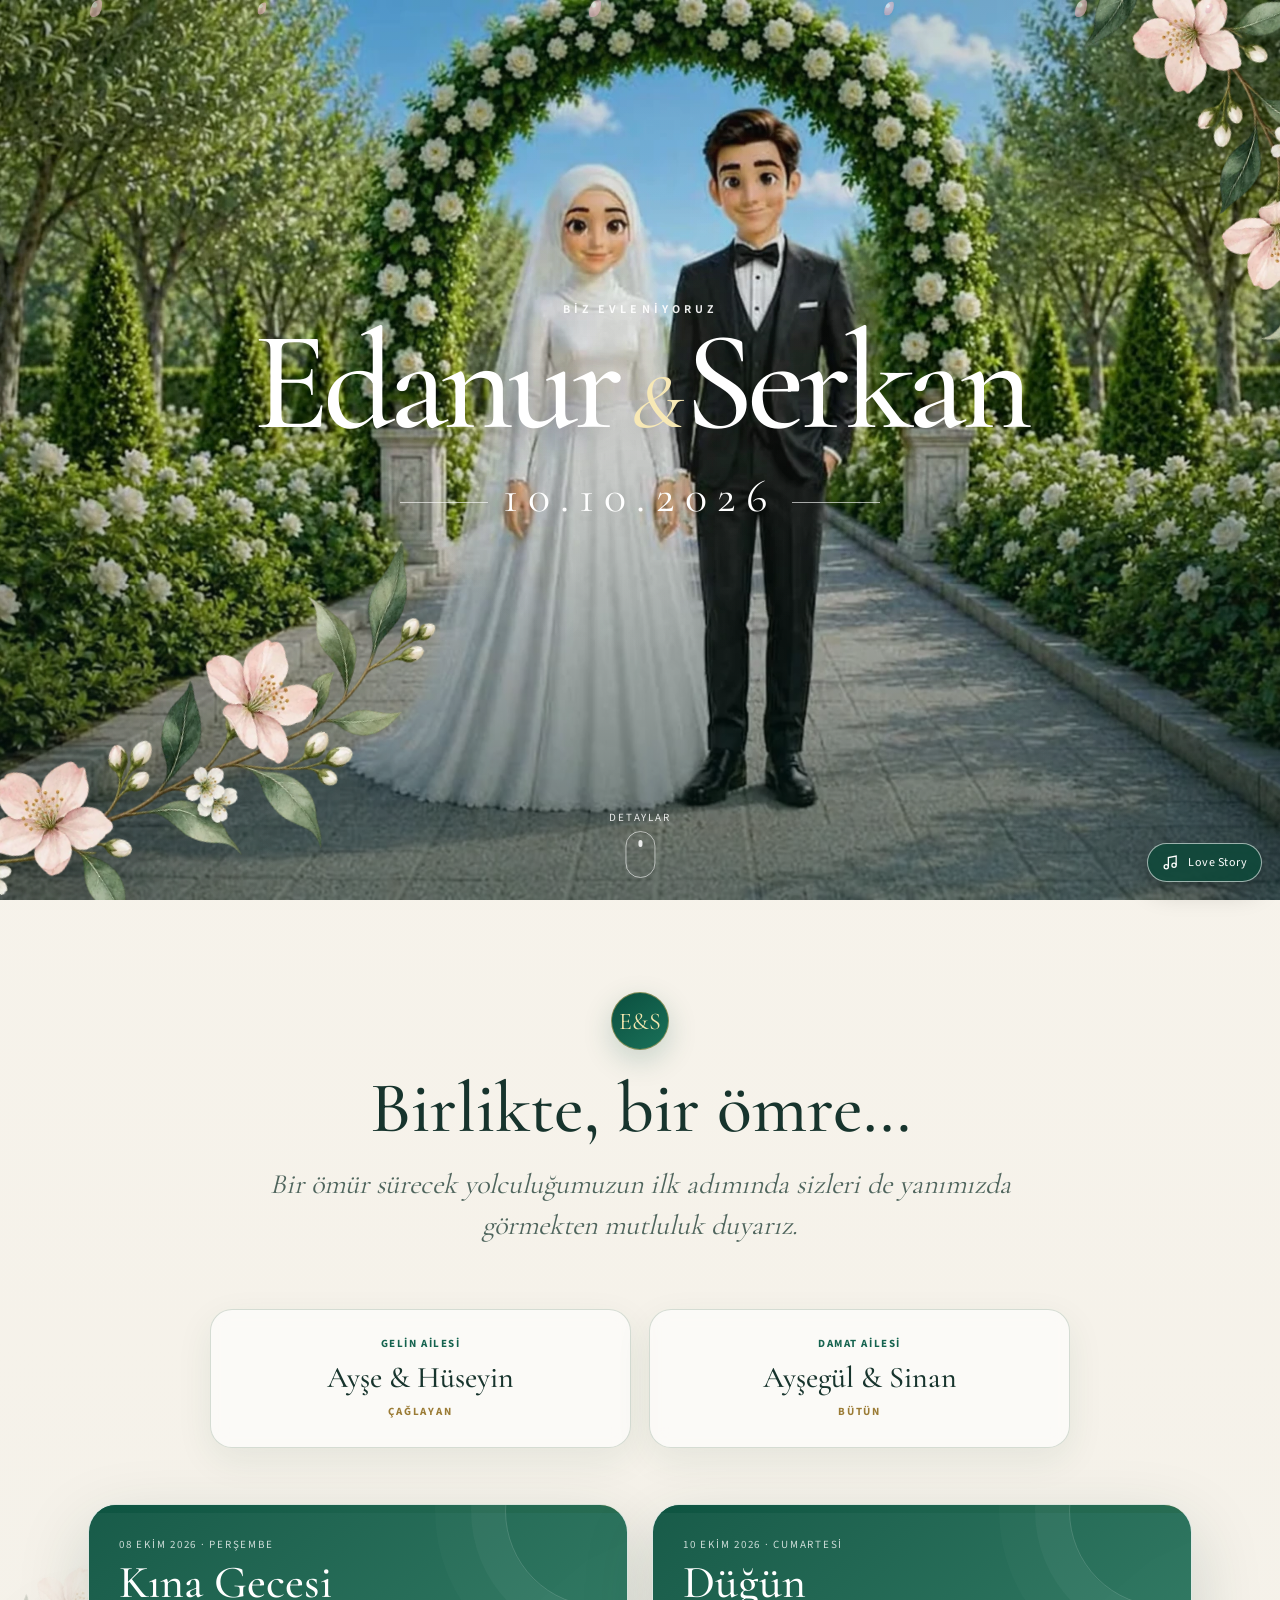
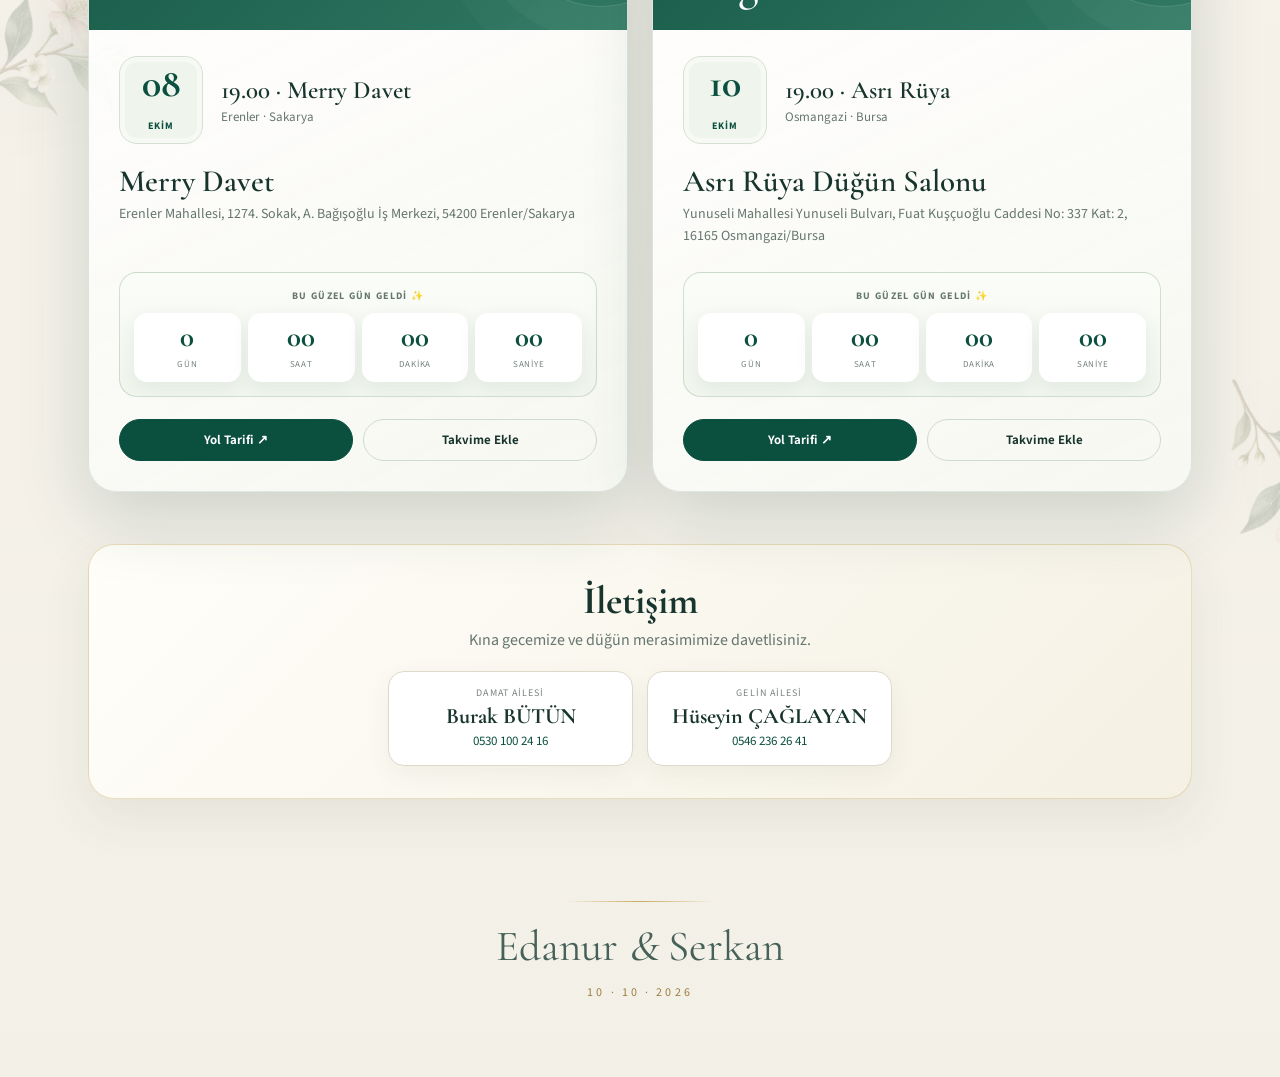
==== docs/index.html @ 5e50a6da "Add files via upload" ====
<!doctype html>
<html lang="tr">
<head>
  <meta charset="utf-8" />
  <meta name="viewport" content="width=device-width, initial-scale=1, viewport-fit=cover" />
  <meta name="theme-color" content="#f6f1e8" />
  <meta name="description" content="Edanur & Serkan — 10.10.2026 düğün davetiyesi" />
  <meta name="robots" content="noindex,nofollow" />
  <title>Edanur & Serkan | 10.10.2026</title>
  <link rel="icon" href="favicon.svg" />
  <link rel="preload" href="videos/couple-story.mp4" as="video" type="video/mp4" media="(min-width:768px)" />
  <link rel="preload" href="images/couple-story-poster.webp" as="image" media="(min-width:768px)" />
  <link rel="preload" href="images/couple-story-mobile-poster.webp" as="image" media="(max-width:767px)" />
  <style>
    @font-face{font-family:Cormorant;src:url('fonts/cormorant-garamond.woff2') format('woff2');font-display:swap}
    @font-face{font-family:SourceSans;src:url('fonts/source-sans-3.woff2') format('woff2');font-display:swap}
    :root{
      --forest:#0b4f3f; --forest-2:#15634f; --sage:#91aa91; --sage-soft:#dfe8dc;
      --cream:#f8f4ec; --ivory:#fffdf8; --gold:#c9a95f; --ink:#17342d; --muted:#65766f;
      --shadow:0 24px 70px rgba(18,62,48,.17); --radius:28px;
    }
    *{box-sizing:border-box} html{scroll-behavior:smooth} body{margin:0;background:linear-gradient(180deg,#f8f4ec 0%,#f3f0e8 100%);color:var(--ink);font-family:SourceSans,Arial,sans-serif;overflow-x:hidden}
    a{color:inherit} button{font:inherit}
    .hero{position:relative;min-height:100svh;display:grid;place-items:center;overflow:hidden;background:#102b24;isolation:isolate}
    .hero-media{position:absolute;inset:0;z-index:-4}
    .hero-media video,.hero-media picture,.hero-media img{width:100%;height:100%;object-fit:cover;display:block}
    .hero-media video{position:absolute;inset:0}
    .hero-media:after{content:"";position:absolute;inset:0;background:linear-gradient(180deg,rgba(5,29,24,.20) 0%,rgba(10,34,29,.06) 45%,rgba(5,31,25,.55) 100%);z-index:2}
    .hero-glow{position:absolute;inset:0;z-index:-2;background:radial-gradient(circle at 50% 42%,rgba(255,246,216,.08),transparent 35%),linear-gradient(90deg,rgba(0,0,0,.16),transparent 22%,transparent 78%,rgba(0,0,0,.12));pointer-events:none}
    .hero-copy{text-align:center;color:white;padding:24px 22px 11vh;max-width:920px;text-shadow:0 4px 30px rgba(0,0,0,.28);animation:heroIn 1.6s cubic-bezier(.2,.8,.2,1) .85s both}
    .eyebrow{font-size:12px;letter-spacing:.34em;text-transform:uppercase;font-weight:650;margin:0 0 10px;opacity:.92}
    .hero h1{margin:0;font-family:Cormorant,serif;font-size:clamp(70px,11vw,158px);font-weight:500;letter-spacing:-.045em;line-height:.78;filter:drop-shadow(0 10px 30px rgba(0,0,0,.26))}
    .hero h1 span{display:inline-block}.hero h1 i{font-weight:400;font-size:.55em;margin:0 .12em;color:#f7e8b5}
    .hero-date{margin:30px 0 0;font-family:Cormorant,serif;font-size:clamp(27px,3.6vw,48px);letter-spacing:.22em;font-variant-numeric:tabular-nums}
    .hero-date:before,.hero-date:after{content:"";display:inline-block;width:clamp(32px,7vw,88px);height:1px;background:rgba(255,255,255,.62);vertical-align:middle;margin:0 15px}
    .scroll-cue{position:absolute;bottom:22px;left:50%;transform:translateX(-50%);color:white;text-decoration:none;display:flex;flex-direction:column;align-items:center;gap:6px;font-size:11px;letter-spacing:.16em;text-transform:uppercase;opacity:.88;z-index:5}
    .scroll-cue b{width:30px;height:47px;border:1px solid rgba(255,255,255,.65);border-radius:20px;position:relative}.scroll-cue b:after{content:"";position:absolute;width:4px;height:7px;border-radius:8px;background:white;left:50%;top:8px;transform:translateX(-50%);animation:scrollDot 1.7s infinite}
    .music{position:fixed;right:18px;bottom:18px;z-index:40;border:1px solid rgba(255,255,255,.58);background:rgba(12,73,57,.82);color:white;border-radius:999px;padding:10px 14px;display:flex;align-items:center;gap:9px;backdrop-filter:blur(14px);box-shadow:0 10px 26px rgba(0,0,0,.18);cursor:pointer}
    .music svg{width:17px;height:17px}.music span{font-size:12px;letter-spacing:.04em}.music.playing .note{animation:pulse 1.25s infinite}
    .floral{position:absolute;z-index:3;pointer-events:none;filter:drop-shadow(0 22px 22px rgba(0,0,0,.16));opacity:.98}
    .floral img{width:100%;display:block}.floral.left{left:-150px;bottom:-110px;width:min(43vw,560px);transform:rotate(18deg)}.floral.right{right:-170px;top:-110px;width:min(39vw,520px);transform:rotate(198deg) scaleX(-1)}
    .petals{position:absolute;inset:0;overflow:hidden;pointer-events:none;z-index:4}.petal{position:absolute;width:12px;height:17px;background:radial-gradient(circle at 35% 28%,#fff 0 16%,#f3cbd2 24%,#dcaab6 72%);border-radius:75% 15% 70% 20%;opacity:.62;filter:drop-shadow(0 3px 3px rgba(0,0,0,.1));animation:fall linear infinite}.petal:nth-child(1){left:7%;animation-duration:11s;animation-delay:-3s}.petal:nth-child(2){left:20%;animation-duration:14s;animation-delay:-9s;transform:scale(.7)}.petal:nth-child(3){left:46%;animation-duration:12s;animation-delay:-2s}.petal:nth-child(4){left:69%;animation-duration:16s;animation-delay:-12s;transform:scale(.8)}.petal:nth-child(5){left:84%;animation-duration:13s;animation-delay:-6s}.petal:nth-child(6){left:94%;animation-duration:15s;animation-delay:-4s;transform:scale(.6)}
    main{position:relative}.content{max-width:1160px;margin:auto;padding:92px 28px 84px;position:relative}
    .intro{text-align:center;max-width:780px;margin:0 auto 64px}.intro .mark{display:inline-flex;width:58px;height:58px;border-radius:50%;align-items:center;justify-content:center;border:1px solid rgba(201,169,95,.6);background:linear-gradient(145deg,#0b4f3f,#1a7159);color:#f4e6af;font-family:Cormorant,serif;font-size:24px;box-shadow:0 10px 30px rgba(11,79,63,.2)}
    .intro h2{font-family:Cormorant,serif;font-size:clamp(42px,6vw,72px);font-weight:500;margin:14px 0 12px}.intro p{font-family:Cormorant,serif;font-style:italic;font-size:clamp(20px,2.4vw,28px);line-height:1.45;color:#4f655d;margin:0}
    .families{display:grid;grid-template-columns:1fr 1fr;gap:18px;margin:0 auto 56px;max-width:860px}.family{padding:26px 22px;border-radius:22px;background:rgba(255,255,255,.60);border:1px solid rgba(137,164,145,.35);box-shadow:0 12px 36px rgba(30,71,57,.08);text-align:center;backdrop-filter:blur(8px)}
    .family small{display:block;text-transform:uppercase;letter-spacing:.14em;font-weight:700;color:var(--forest-2);font-size:11px}.family strong{display:block;font-family:Cormorant,serif;font-size:30px;font-weight:500;margin:8px 0 3px}.family em{font-style:normal;font-size:11px;letter-spacing:.18em;color:#9a7b35;font-weight:700}
    .events{display:grid;grid-template-columns:1fr 1fr;gap:24px;align-items:stretch}.event-card{position:relative;background:linear-gradient(155deg,rgba(255,255,255,.94),rgba(247,248,242,.88));border:1px solid rgba(34,95,75,.14);border-radius:var(--radius);padding:0 30px 30px;box-shadow:var(--shadow);overflow:hidden}
    .event-card:before{content:"";position:absolute;inset:0 0 auto;height:8px;background:linear-gradient(90deg,var(--forest),var(--sage),var(--gold))}.event-top{margin:0 -30px 26px;padding:32px 30px 20px;background:linear-gradient(140deg,rgba(14,84,65,.96),rgba(32,110,86,.92));color:white;position:relative;overflow:hidden}.event-top:after{content:"";position:absolute;width:190px;height:190px;border:1px solid rgba(255,255,255,.16);border-radius:50%;right:-70px;top:-90px;box-shadow:0 0 0 34px rgba(255,255,255,.035),0 0 0 70px rgba(255,255,255,.02)}
    .event-top span{display:block;font-size:11px;letter-spacing:.16em;text-transform:uppercase;opacity:.78}.event-top h3{font-family:Cormorant,serif;font-size:46px;font-weight:500;margin:2px 0 0}.date-row{display:grid;grid-template-columns:auto 1fr;gap:18px;align-items:center;margin-bottom:18px}.date-badge{width:84px;height:88px;border-radius:18px;background:#eff4ec;border:1px solid #d7e1d3;display:grid;place-items:center;color:var(--forest);box-shadow:inset 0 0 0 5px rgba(255,255,255,.45)}.date-badge b{font-family:Cormorant,serif;font-size:40px;line-height:.75}.date-badge span{font-size:10px;letter-spacing:.12em;font-weight:700}.date-copy p{margin:0}.date-copy .full{font-family:Cormorant,serif;font-size:25px;font-weight:600}.date-copy .time{font-size:13px;color:var(--muted);margin-top:3px}.venue{font-family:Cormorant,serif;font-size:31px;margin:14px 0 4px;font-weight:600}.address{color:var(--muted);font-size:14px;line-height:1.55;min-height:44px;margin:0}
    .countdown{margin:24px 0 22px;padding:16px 14px 14px;border:1px solid rgba(145,170,145,.38);border-radius:18px;background:linear-gradient(180deg,#fbfdf9,#f0f5ed)}.countdown-label{text-align:center;text-transform:uppercase;letter-spacing:.13em;font-size:10px;color:#65766f;font-weight:700;margin-bottom:10px}.countdown-grid{display:grid;grid-template-columns:repeat(4,1fr);gap:7px}.countdown-grid div{text-align:center;border-radius:13px;padding:9px 3px;background:white;box-shadow:0 5px 18px rgba(31,76,59,.07)}.countdown-grid b{display:block;font-family:Cormorant,serif;font-size:29px;color:var(--forest);font-variant-numeric:tabular-nums;line-height:1}.countdown-grid span{font-size:9px;text-transform:uppercase;letter-spacing:.08em;color:#76847f}.event-actions{display:flex;gap:10px;flex-wrap:wrap}.btn{flex:1;min-width:145px;text-decoration:none;border-radius:999px;padding:11px 15px;display:inline-flex;align-items:center;justify-content:center;gap:8px;border:1px solid #cddbd0;font-size:13px;font-weight:650;transition:.2s}.btn.primary{background:var(--forest);color:white;border-color:var(--forest)}.btn:hover{transform:translateY(-2px);box-shadow:0 8px 18px rgba(11,79,63,.14)}
    .contact{margin-top:52px;background:linear-gradient(135deg,#fffef9,#f4f0e3);border:1px solid rgba(201,169,95,.38);border-radius:26px;padding:32px;text-align:center;box-shadow:0 18px 50px rgba(60,68,43,.08)}.contact h3{font-family:Cormorant,serif;font-size:39px;margin:0 0 5px}.contact>p{color:var(--muted);margin:0 0 20px}.contact-grid{display:flex;justify-content:center;gap:14px;flex-wrap:wrap}.contact a{text-decoration:none;background:white;border:1px solid #ded9c9;border-radius:16px;padding:14px 20px;min-width:245px;box-shadow:0 8px 24px rgba(70,66,46,.06)}.contact a small{display:block;color:#7a847f;text-transform:uppercase;font-size:10px;letter-spacing:.11em}.contact a strong{display:block;margin-top:3px;font-family:Cormorant,serif;font-size:22px}.contact a span{font-size:13px;color:var(--forest)}
    footer{text-align:center;padding:0 20px 64px;color:#466158}.footer-name{font-family:Cormorant,serif;font-size:43px;margin:0}.footer-date{font-size:12px;letter-spacing:.26em;color:#9b7d3d}.ornament{margin:18px auto;width:150px;height:1px;background:linear-gradient(90deg,transparent,var(--gold),transparent)}
    .bg-flower{position:absolute;pointer-events:none;opacity:.20;filter:blur(.1px) drop-shadow(0 28px 30px rgba(34,83,65,.15));z-index:-1}.bg-flower.a{width:380px;left:-210px;top:540px;transform:rotate(20deg)}.bg-flower.b{width:360px;right:-215px;top:1130px;transform:rotate(205deg) scaleX(-1)}
    @keyframes heroIn{from{opacity:0;transform:translateY(18px);filter:blur(8px)}to{opacity:1;transform:none;filter:blur(0)}}
    @keyframes scrollDot{0%{opacity:0;transform:translate(-50%,0)}35%{opacity:1}100%{opacity:0;transform:translate(-50%,20px)}}
    @keyframes fall{0%{transform:translate3d(0,-10vh,0) rotate(0deg)}50%{transform:translate3d(35px,50vh,0) rotate(190deg)}100%{transform:translate3d(-20px,110vh,0) rotate(420deg)}}
    @keyframes pulse{0%,100%{transform:scale(1)}50%{transform:scale(1.22)}}
    @media(max-width:780px){
      .hero{min-height:100svh}.hero-copy{padding-bottom:15vh}.hero h1{font-size:clamp(58px,20vw,92px);line-height:.82}.hero h1 span{display:block}.hero h1 i{display:block;margin:.04em 0 -.02em;font-size:.48em}.hero-date{font-size:25px;letter-spacing:.13em;margin-top:19px}.hero-date:before,.hero-date:after{width:26px;margin:0 8px}.floral.left{width:82vw;left:-50vw;bottom:-10vh}.floral.right{width:72vw;right:-43vw;top:-8vh}.music span{display:none}.music{padding:12px;right:14px;bottom:14px}.content{padding:72px 18px}.intro{margin-bottom:38px}.families,.events{grid-template-columns:1fr}.families{gap:12px}.event-card{padding:0 20px 23px}.event-top{margin:0 -20px 22px;padding:26px 20px 16px}.event-top h3{font-size:40px}.date-row{gap:13px}.date-badge{width:76px;height:82px}.venue{font-size:27px}.countdown-grid b{font-size:25px}.contact{padding:26px 16px}.contact a{min-width:100%}.bg-flower{opacity:.13}}
    @media(prefers-reduced-motion:reduce){*{scroll-behavior:auto!important}.petal,.scroll-cue b:after,.hero-copy,.music.playing .note{animation:none!important}}
  </style>
</head>
<body>
  <section class="hero" aria-label="Edanur ve Serkan düğün davetiyesi açılışı">
    <div class="hero-media">
      <picture><source srcset="images/couple-story-mobile-poster.webp" media="(max-width:767px)"><img src="images/couple-story-poster.webp" alt=""></picture>
      <video id="heroVideo" autoplay muted loop playsinline preload="auto" poster="images/couple-story-poster.webp" aria-label="Edanur ve Serkan animasyonu">
        <source src="videos/couple-story-mobile.mp4" media="(max-width:767px)" type="video/mp4">
        <source src="videos/couple-story.mp4" type="video/mp4">
      </video>
    </div>
    <div class="hero-glow"></div>
    <div class="floral left"><img src="images/botanik-dal.webp" alt=""></div>
    <div class="floral right"><img src="images/botanik-dal.webp" alt=""></div>
    <div class="petals" aria-hidden="true"><i class="petal"></i><i class="petal"></i><i class="petal"></i><i class="petal"></i><i class="petal"></i><i class="petal"></i></div>
    <div class="hero-copy">
      <p class="eyebrow">Biz Evleniyoruz</p>
      <h1><span>Edanur</span><i>&amp;</i><span>Serkan</span></h1>
      <p class="hero-date">10.10.2026</p>
    </div>
    <a class="scroll-cue" href="#detaylar" aria-label="Davet detaylarına git"><span>Detaylar</span><b></b></a>
  </section>

  <audio id="bgMusic" src="audio/muzik.mp3" loop preload="auto"></audio>
  <button class="music" id="musicBtn" type="button" aria-label="Müziği aç veya kapat" aria-pressed="false">
    <svg class="note" viewBox="0 0 24 24" fill="none" stroke="currentColor" stroke-width="1.8" aria-hidden="true"><path d="M9 18V5l11-2v13"/><circle cx="6" cy="18" r="3"/><circle cx="17" cy="16" r="3"/></svg><span>Love Story</span>
  </button>

  <main id="detaylar">
    <img class="bg-flower a" src="images/botanik-dal.webp" alt="">
    <img class="bg-flower b" src="images/botanik-dal.webp" alt="">
    <div class="content">
      <section class="intro">
        <div class="mark">E&S</div>
        <h2>Birlikte, bir ömre…</h2>
        <p>Bir ömür sürecek yolculuğumuzun ilk adımında sizleri de yanımızda görmekten mutluluk duyarız.</p>
      </section>

      <section class="families" aria-label="Ailelerimiz">
        <article class="family"><small>Gelin Ailesi</small><strong>Ayşe &amp; Hüseyin</strong><em>ÇAĞLAYAN</em></article>
        <article class="family"><small>Damat Ailesi</small><strong>Ayşegül &amp; Sinan</strong><em>BÜTÜN</em></article>
      </section>

      <section class="events" aria-label="Kına ve düğün bilgileri">
        <article class="event-card">
          <header class="event-top"><span>08 Ekim 2026 · Perşembe</span><h3>Kına Gecesi</h3></header>
          <div class="date-row">
            <div class="date-badge"><b>08</b><span>EKİM</span></div>
            <div class="date-copy"><p class="full">19.00 · Merry Davet</p><p class="time">Erenler · Sakarya</p></div>
          </div>
          <p class="venue">Merry Davet</p>
          <p class="address">Erenler Mahallesi, 1274. Sokak, A. Bağışoğlu İş Merkezi, 54200 Erenler/Sakarya</p>
          <div class="countdown" data-target="2026-10-08T19:00:00+03:00">
            <div class="countdown-label">Kına gecemize kalan</div>
            <div class="countdown-grid"><div><b data-unit="days">--</b><span>Gün</span></div><div><b data-unit="hours">--</b><span>Saat</span></div><div><b data-unit="minutes">--</b><span>Dakika</span></div><div><b data-unit="seconds">--</b><span>Saniye</span></div></div>
          </div>
          <div class="event-actions">
            <a class="btn primary" href="https://www.google.com/maps/dir/?api=1&destination=40.742401195028755%2C30.407837855861647" target="_blank" rel="noopener">Yol Tarifi ↗</a>
            <a class="btn" href="calendar/kina.ics" download>Takvime Ekle</a>
          </div>
        </article>

        <article class="event-card">
          <header class="event-top"><span>10 Ekim 2026 · Cumartesi</span><h3>Düğün</h3></header>
          <div class="date-row">
            <div class="date-badge"><b>10</b><span>EKİM</span></div>
            <div class="date-copy"><p class="full">19.00 · Asrı Rüya</p><p class="time">Osmangazi · Bursa</p></div>
          </div>
          <p class="venue">Asrı Rüya Düğün Salonu</p>
          <p class="address">Yunuseli Mahallesi Yunuseli Bulvarı, Fuat Kuşçuoğlu Caddesi No: 337 Kat: 2, 16165 Osmangazi/Bursa</p>
          <div class="countdown" data-target="2026-10-10T19:00:00+03:00">
            <div class="countdown-label">Düğünümüze kalan</div>
            <div class="countdown-grid"><div><b data-unit="days">--</b><span>Gün</span></div><div><b data-unit="hours">--</b><span>Saat</span></div><div><b data-unit="minutes">--</b><span>Dakika</span></div><div><b data-unit="seconds">--</b><span>Saniye</span></div></div>
          </div>
          <div class="event-actions">
            <a class="btn primary" href="https://www.google.com/maps/dir/?api=1&destination=40.25714435224327%2C29.01953666991371" target="_blank" rel="noopener">Yol Tarifi ↗</a>
            <a class="btn" href="calendar/dugun.ics" download>Takvime Ekle</a>
          </div>
        </article>
      </section>

      <section class="contact" aria-label="İletişim">
        <h3>İletişim</h3><p>Kına gecemize ve düğün merasimimize davetlisiniz.</p>
        <div class="contact-grid">
          <a href="tel:+905301002416"><small>Damat Ailesi</small><strong>Burak BÜTÜN</strong><span>0530 100 24 16</span></a>
          <a href="tel:+905462362641"><small>Gelin Ailesi</small><strong>Hüseyin ÇAĞLAYAN</strong><span>0546 236 26 41</span></a>
        </div>
      </section>
    </div>
  </main>

  <footer><div class="ornament"></div><p class="footer-name">Edanur <i>&amp;</i> Serkan</p><p class="footer-date">10 · 10 · 2026</p></footer>

<script>
(() => {
  const video = document.getElementById('heroVideo');
  if (video) { video.play().catch(() => {}); }

  const audio = document.getElementById('bgMusic');
  const btn = document.getElementById('musicBtn');
  let started = false;
  const setState = playing => { btn.classList.toggle('playing', playing); btn.setAttribute('aria-pressed', String(playing)); };
  const tryStart = async () => {
    if (started || !audio) return;
    audio.volume = .42;
    try { await audio.play(); started = true; setState(true); } catch(e) {}
  };
  // Autoplay is attempted; if the browser blocks it, the first interaction starts the music.
  tryStart();
  ['pointerdown','touchstart','keydown','scroll'].forEach(evt => window.addEventListener(evt, tryStart, {once:true, passive:true}));
  btn.addEventListener('click', async e => {
    e.stopPropagation();
    if (audio.paused) { try { await audio.play(); started = true; setState(true); } catch(e) {} }
    else { audio.pause(); setState(false); }
  });
  document.addEventListener('visibilitychange', () => {
    if (document.hidden && !audio.paused) { audio.dataset.wasPlaying='1'; audio.pause(); setState(false); }
    else if (!document.hidden && audio.dataset.wasPlaying==='1') { audio.play().then(()=>setState(true)).catch(()=>{}); delete audio.dataset.wasPlaying; }
  });

  const pad = n => String(n).padStart(2,'0');
  const updateCountdowns = () => {
    const now = Date.now();
    document.querySelectorAll('.countdown').forEach(box => {
      let diff = new Date(box.dataset.target).getTime() - now;
      if (diff <= 0) {
        box.querySelector('.countdown-label').textContent = 'Bu güzel gün geldi ✨'; diff = 0;
      }
      const days = Math.floor(diff/86400000); diff %= 86400000;
      const hours = Math.floor(diff/3600000); diff %= 3600000;
      const minutes = Math.floor(diff/60000); const seconds = Math.floor((diff%60000)/1000);
      const values = {days, hours, minutes, seconds};
      Object.entries(values).forEach(([k,v]) => { const el = box.querySelector(`[data-unit="${k}"]`); if (el) el.textContent = k==='days' ? String(v) : pad(v); });
    });
  };
  updateCountdowns(); setInterval(updateCountdowns,1000);
})();
</script>
</body>
</html>
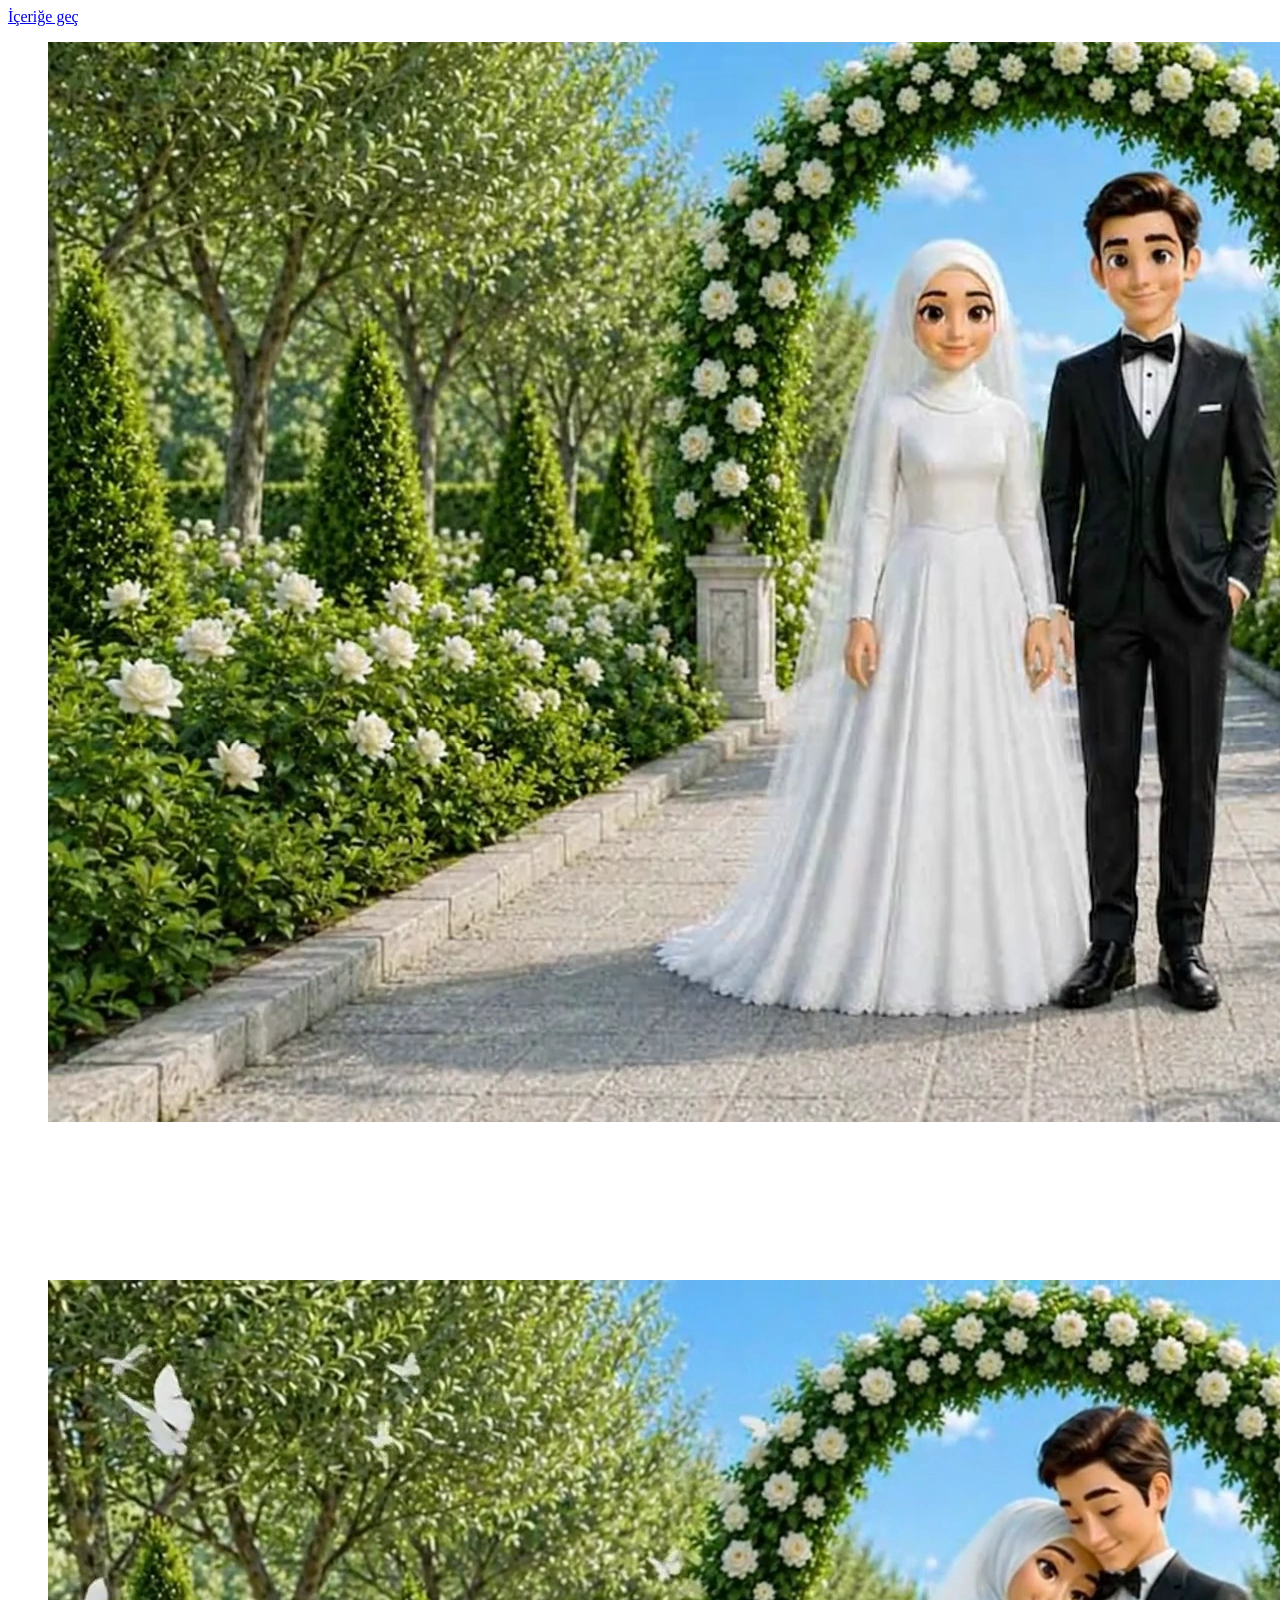
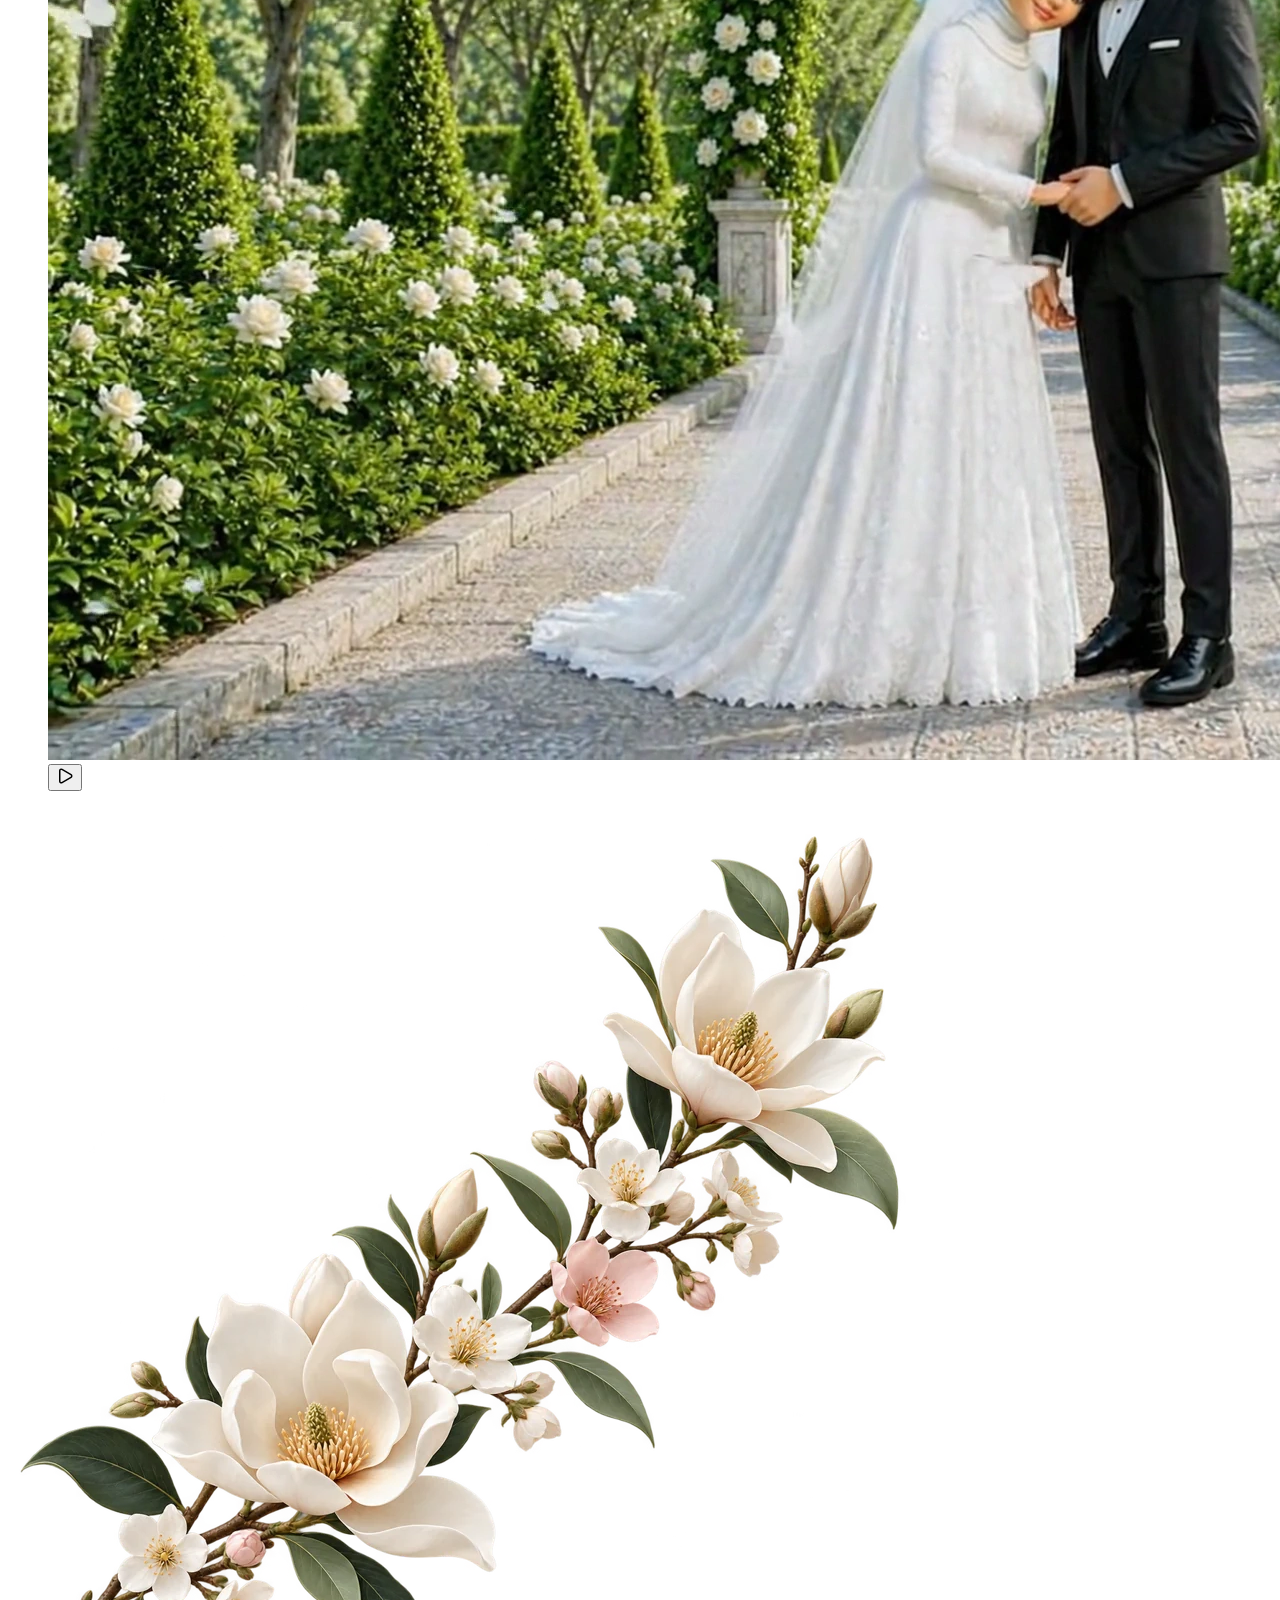
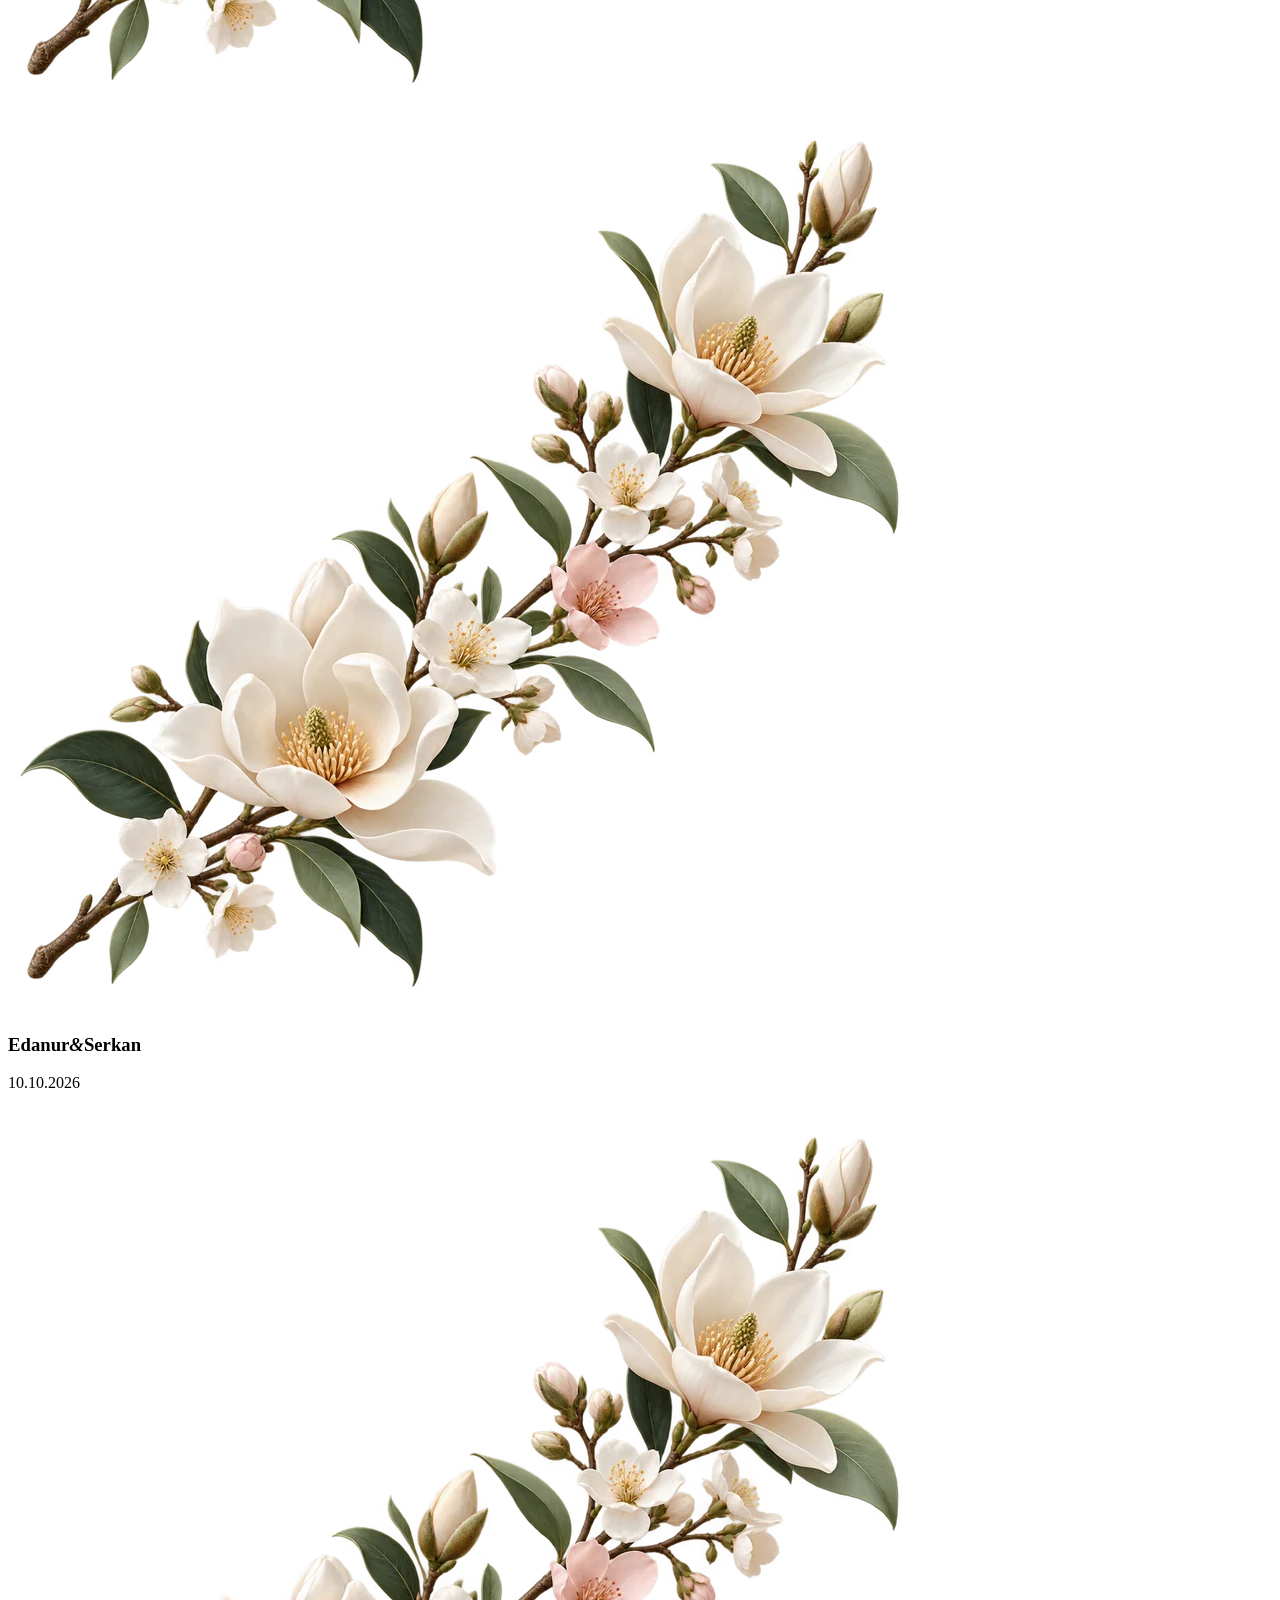
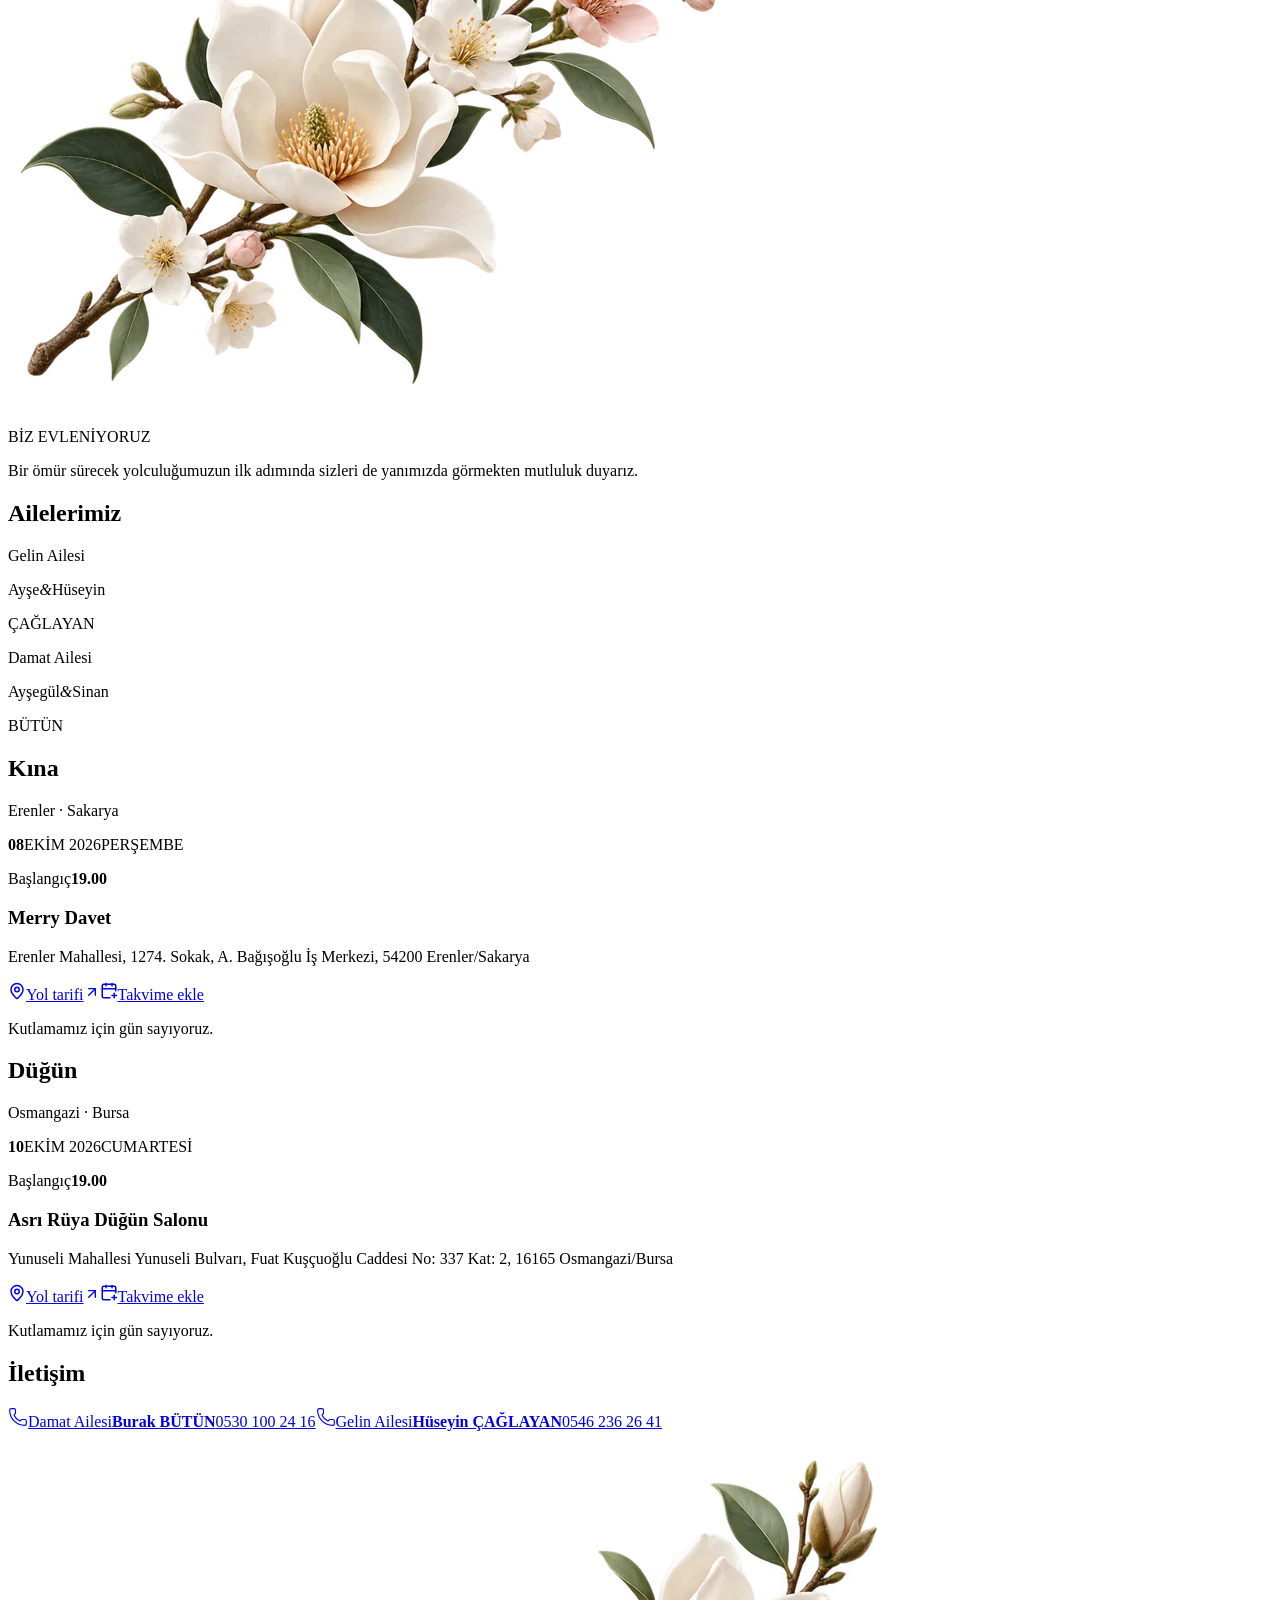
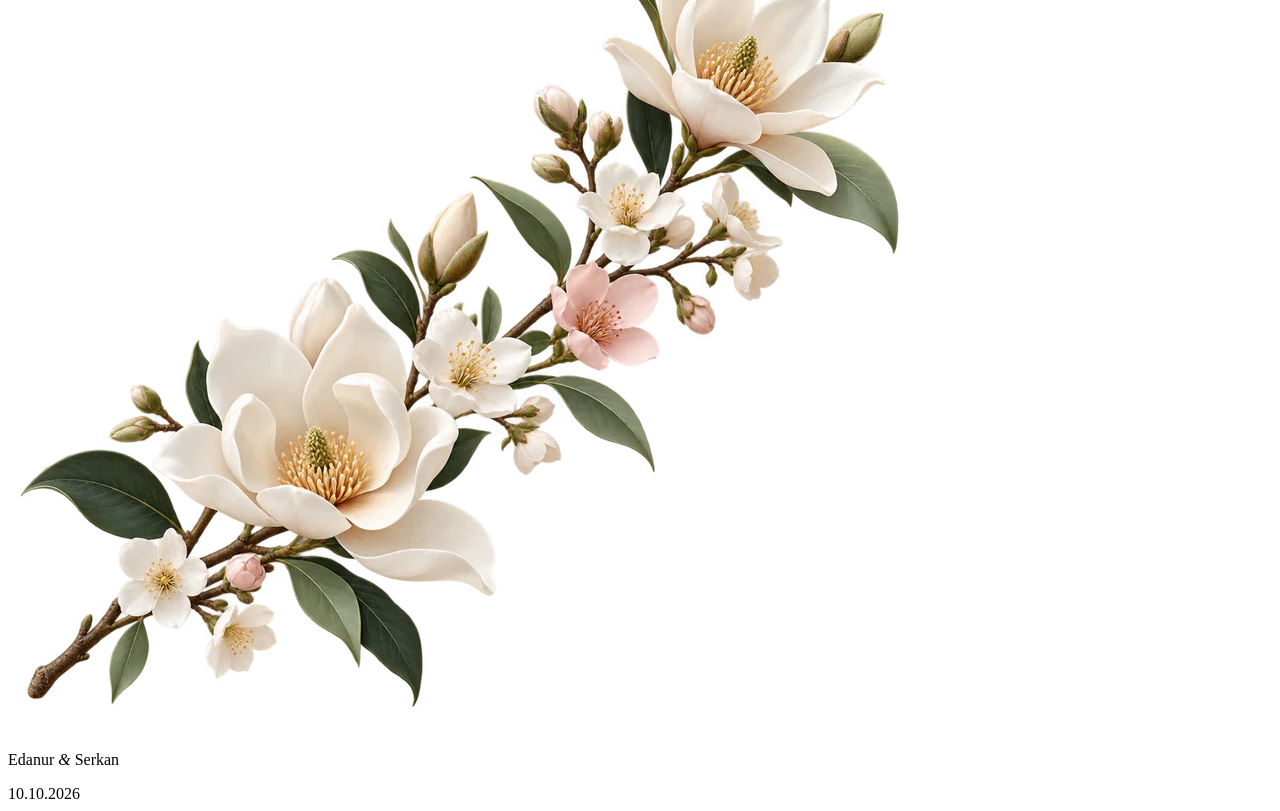
==== commit f48d2f36: "Add files via upload" ====
--- a/docs/index.html
+++ b/docs/index.html
@@ -1,201 +1,2 @@
-<!doctype html>
-<html lang="tr">
-<head>
-  <meta charset="utf-8" />
-  <meta name="viewport" content="width=device-width, initial-scale=1, viewport-fit=cover" />
-  <meta name="theme-color" content="#f6f1e8" />
-  <meta name="description" content="Edanur & Serkan — 10.10.2026 düğün davetiyesi" />
-  <meta name="robots" content="noindex,nofollow" />
-  <title>Edanur & Serkan | 10.10.2026</title>
-  <link rel="icon" href="favicon.svg" />
-  <link rel="preload" href="videos/couple-story.mp4" as="video" type="video/mp4" media="(min-width:768px)" />
-  <link rel="preload" href="images/couple-story-poster.webp" as="image" media="(min-width:768px)" />
-  <link rel="preload" href="images/couple-story-mobile-poster.webp" as="image" media="(max-width:767px)" />
-  <style>
-    @font-face{font-family:Cormorant;src:url('fonts/cormorant-garamond.woff2') format('woff2');font-display:swap}
-    @font-face{font-family:SourceSans;src:url('fonts/source-sans-3.woff2') format('woff2');font-display:swap}
-    :root{
-      --forest:#0b4f3f; --forest-2:#15634f; --sage:#91aa91; --sage-soft:#dfe8dc;
-      --cream:#f8f4ec; --ivory:#fffdf8; --gold:#c9a95f; --ink:#17342d; --muted:#65766f;
-      --shadow:0 24px 70px rgba(18,62,48,.17); --radius:28px;
-    }
-    *{box-sizing:border-box} html{scroll-behavior:smooth} body{margin:0;background:linear-gradient(180deg,#f8f4ec 0%,#f3f0e8 100%);color:var(--ink);font-family:SourceSans,Arial,sans-serif;overflow-x:hidden}
-    a{color:inherit} button{font:inherit}
-    .hero{position:relative;min-height:100svh;display:grid;place-items:center;overflow:hidden;background:#102b24;isolation:isolate}
-    .hero-media{position:absolute;inset:0;z-index:-4}
-    .hero-media video,.hero-media picture,.hero-media img{width:100%;height:100%;object-fit:cover;display:block}
-    .hero-media video{position:absolute;inset:0}
-    .hero-media:after{content:"";position:absolute;inset:0;background:linear-gradient(180deg,rgba(5,29,24,.20) 0%,rgba(10,34,29,.06) 45%,rgba(5,31,25,.55) 100%);z-index:2}
-    .hero-glow{position:absolute;inset:0;z-index:-2;background:radial-gradient(circle at 50% 42%,rgba(255,246,216,.08),transparent 35%),linear-gradient(90deg,rgba(0,0,0,.16),transparent 22%,transparent 78%,rgba(0,0,0,.12));pointer-events:none}
-    .hero-copy{text-align:center;color:white;padding:24px 22px 11vh;max-width:920px;text-shadow:0 4px 30px rgba(0,0,0,.28);animation:heroIn 1.6s cubic-bezier(.2,.8,.2,1) .85s both}
-    .eyebrow{font-size:12px;letter-spacing:.34em;text-transform:uppercase;font-weight:650;margin:0 0 10px;opacity:.92}
-    .hero h1{margin:0;font-family:Cormorant,serif;font-size:clamp(70px,11vw,158px);font-weight:500;letter-spacing:-.045em;line-height:.78;filter:drop-shadow(0 10px 30px rgba(0,0,0,.26))}
-    .hero h1 span{display:inline-block}.hero h1 i{font-weight:400;font-size:.55em;margin:0 .12em;color:#f7e8b5}
-    .hero-date{margin:30px 0 0;font-family:Cormorant,serif;font-size:clamp(27px,3.6vw,48px);letter-spacing:.22em;font-variant-numeric:tabular-nums}
-    .hero-date:before,.hero-date:after{content:"";display:inline-block;width:clamp(32px,7vw,88px);height:1px;background:rgba(255,255,255,.62);vertical-align:middle;margin:0 15px}
-    .scroll-cue{position:absolute;bottom:22px;left:50%;transform:translateX(-50%);color:white;text-decoration:none;display:flex;flex-direction:column;align-items:center;gap:6px;font-size:11px;letter-spacing:.16em;text-transform:uppercase;opacity:.88;z-index:5}
-    .scroll-cue b{width:30px;height:47px;border:1px solid rgba(255,255,255,.65);border-radius:20px;position:relative}.scroll-cue b:after{content:"";position:absolute;width:4px;height:7px;border-radius:8px;background:white;left:50%;top:8px;transform:translateX(-50%);animation:scrollDot 1.7s infinite}
-    .music{position:fixed;right:18px;bottom:18px;z-index:40;border:1px solid rgba(255,255,255,.58);background:rgba(12,73,57,.82);color:white;border-radius:999px;padding:10px 14px;display:flex;align-items:center;gap:9px;backdrop-filter:blur(14px);box-shadow:0 10px 26px rgba(0,0,0,.18);cursor:pointer}
-    .music svg{width:17px;height:17px}.music span{font-size:12px;letter-spacing:.04em}.music.playing .note{animation:pulse 1.25s infinite}
-    .floral{position:absolute;z-index:3;pointer-events:none;filter:drop-shadow(0 22px 22px rgba(0,0,0,.16));opacity:.98}
-    .floral img{width:100%;display:block}.floral.left{left:-150px;bottom:-110px;width:min(43vw,560px);transform:rotate(18deg)}.floral.right{right:-170px;top:-110px;width:min(39vw,520px);transform:rotate(198deg) scaleX(-1)}
-    .petals{position:absolute;inset:0;overflow:hidden;pointer-events:none;z-index:4}.petal{position:absolute;width:12px;height:17px;background:radial-gradient(circle at 35% 28%,#fff 0 16%,#f3cbd2 24%,#dcaab6 72%);border-radius:75% 15% 70% 20%;opacity:.62;filter:drop-shadow(0 3px 3px rgba(0,0,0,.1));animation:fall linear infinite}.petal:nth-child(1){left:7%;animation-duration:11s;animation-delay:-3s}.petal:nth-child(2){left:20%;animation-duration:14s;animation-delay:-9s;transform:scale(.7)}.petal:nth-child(3){left:46%;animation-duration:12s;animation-delay:-2s}.petal:nth-child(4){left:69%;animation-duration:16s;animation-delay:-12s;transform:scale(.8)}.petal:nth-child(5){left:84%;animation-duration:13s;animation-delay:-6s}.petal:nth-child(6){left:94%;animation-duration:15s;animation-delay:-4s;transform:scale(.6)}
-    main{position:relative}.content{max-width:1160px;margin:auto;padding:92px 28px 84px;position:relative}
-    .intro{text-align:center;max-width:780px;margin:0 auto 64px}.intro .mark{display:inline-flex;width:58px;height:58px;border-radius:50%;align-items:center;justify-content:center;border:1px solid rgba(201,169,95,.6);background:linear-gradient(145deg,#0b4f3f,#1a7159);color:#f4e6af;font-family:Cormorant,serif;font-size:24px;box-shadow:0 10px 30px rgba(11,79,63,.2)}
-    .intro h2{font-family:Cormorant,serif;font-size:clamp(42px,6vw,72px);font-weight:500;margin:14px 0 12px}.intro p{font-family:Cormorant,serif;font-style:italic;font-size:clamp(20px,2.4vw,28px);line-height:1.45;color:#4f655d;margin:0}
-    .families{display:grid;grid-template-columns:1fr 1fr;gap:18px;margin:0 auto 56px;max-width:860px}.family{padding:26px 22px;border-radius:22px;background:rgba(255,255,255,.60);border:1px solid rgba(137,164,145,.35);box-shadow:0 12px 36px rgba(30,71,57,.08);text-align:center;backdrop-filter:blur(8px)}
-    .family small{display:block;text-transform:uppercase;letter-spacing:.14em;font-weight:700;color:var(--forest-2);font-size:11px}.family strong{display:block;font-family:Cormorant,serif;font-size:30px;font-weight:500;margin:8px 0 3px}.family em{font-style:normal;font-size:11px;letter-spacing:.18em;color:#9a7b35;font-weight:700}
-    .events{display:grid;grid-template-columns:1fr 1fr;gap:24px;align-items:stretch}.event-card{position:relative;background:linear-gradient(155deg,rgba(255,255,255,.94),rgba(247,248,242,.88));border:1px solid rgba(34,95,75,.14);border-radius:var(--radius);padding:0 30px 30px;box-shadow:var(--shadow);overflow:hidden}
-    .event-card:before{content:"";position:absolute;inset:0 0 auto;height:8px;background:linear-gradient(90deg,var(--forest),var(--sage),var(--gold))}.event-top{margin:0 -30px 26px;padding:32px 30px 20px;background:linear-gradient(140deg,rgba(14,84,65,.96),rgba(32,110,86,.92));color:white;position:relative;overflow:hidden}.event-top:after{content:"";position:absolute;width:190px;height:190px;border:1px solid rgba(255,255,255,.16);border-radius:50%;right:-70px;top:-90px;box-shadow:0 0 0 34px rgba(255,255,255,.035),0 0 0 70px rgba(255,255,255,.02)}
-    .event-top span{display:block;font-size:11px;letter-spacing:.16em;text-transform:uppercase;opacity:.78}.event-top h3{font-family:Cormorant,serif;font-size:46px;font-weight:500;margin:2px 0 0}.date-row{display:grid;grid-template-columns:auto 1fr;gap:18px;align-items:center;margin-bottom:18px}.date-badge{width:84px;height:88px;border-radius:18px;background:#eff4ec;border:1px solid #d7e1d3;display:grid;place-items:center;color:var(--forest);box-shadow:inset 0 0 0 5px rgba(255,255,255,.45)}.date-badge b{font-family:Cormorant,serif;font-size:40px;line-height:.75}.date-badge span{font-size:10px;letter-spacing:.12em;font-weight:700}.date-copy p{margin:0}.date-copy .full{font-family:Cormorant,serif;font-size:25px;font-weight:600}.date-copy .time{font-size:13px;color:var(--muted);margin-top:3px}.venue{font-family:Cormorant,serif;font-size:31px;margin:14px 0 4px;font-weight:600}.address{color:var(--muted);font-size:14px;line-height:1.55;min-height:44px;margin:0}
-    .countdown{margin:24px 0 22px;padding:16px 14px 14px;border:1px solid rgba(145,170,145,.38);border-radius:18px;background:linear-gradient(180deg,#fbfdf9,#f0f5ed)}.countdown-label{text-align:center;text-transform:uppercase;letter-spacing:.13em;font-size:10px;color:#65766f;font-weight:700;margin-bottom:10px}.countdown-grid{display:grid;grid-template-columns:repeat(4,1fr);gap:7px}.countdown-grid div{text-align:center;border-radius:13px;padding:9px 3px;background:white;box-shadow:0 5px 18px rgba(31,76,59,.07)}.countdown-grid b{display:block;font-family:Cormorant,serif;font-size:29px;color:var(--forest);font-variant-numeric:tabular-nums;line-height:1}.countdown-grid span{font-size:9px;text-transform:uppercase;letter-spacing:.08em;color:#76847f}.event-actions{display:flex;gap:10px;flex-wrap:wrap}.btn{flex:1;min-width:145px;text-decoration:none;border-radius:999px;padding:11px 15px;display:inline-flex;align-items:center;justify-content:center;gap:8px;border:1px solid #cddbd0;font-size:13px;font-weight:650;transition:.2s}.btn.primary{background:var(--forest);color:white;border-color:var(--forest)}.btn:hover{transform:translateY(-2px);box-shadow:0 8px 18px rgba(11,79,63,.14)}
-    .contact{margin-top:52px;background:linear-gradient(135deg,#fffef9,#f4f0e3);border:1px solid rgba(201,169,95,.38);border-radius:26px;padding:32px;text-align:center;box-shadow:0 18px 50px rgba(60,68,43,.08)}.contact h3{font-family:Cormorant,serif;font-size:39px;margin:0 0 5px}.contact>p{color:var(--muted);margin:0 0 20px}.contact-grid{display:flex;justify-content:center;gap:14px;flex-wrap:wrap}.contact a{text-decoration:none;background:white;border:1px solid #ded9c9;border-radius:16px;padding:14px 20px;min-width:245px;box-shadow:0 8px 24px rgba(70,66,46,.06)}.contact a small{display:block;color:#7a847f;text-transform:uppercase;font-size:10px;letter-spacing:.11em}.contact a strong{display:block;margin-top:3px;font-family:Cormorant,serif;font-size:22px}.contact a span{font-size:13px;color:var(--forest)}
-    footer{text-align:center;padding:0 20px 64px;color:#466158}.footer-name{font-family:Cormorant,serif;font-size:43px;margin:0}.footer-date{font-size:12px;letter-spacing:.26em;color:#9b7d3d}.ornament{margin:18px auto;width:150px;height:1px;background:linear-gradient(90deg,transparent,var(--gold),transparent)}
-    .bg-flower{position:absolute;pointer-events:none;opacity:.20;filter:blur(.1px) drop-shadow(0 28px 30px rgba(34,83,65,.15));z-index:-1}.bg-flower.a{width:380px;left:-210px;top:540px;transform:rotate(20deg)}.bg-flower.b{width:360px;right:-215px;top:1130px;transform:rotate(205deg) scaleX(-1)}
-    @keyframes heroIn{from{opacity:0;transform:translateY(18px);filter:blur(8px)}to{opacity:1;transform:none;filter:blur(0)}}
-    @keyframes scrollDot{0%{opacity:0;transform:translate(-50%,0)}35%{opacity:1}100%{opacity:0;transform:translate(-50%,20px)}}
-    @keyframes fall{0%{transform:translate3d(0,-10vh,0) rotate(0deg)}50%{transform:translate3d(35px,50vh,0) rotate(190deg)}100%{transform:translate3d(-20px,110vh,0) rotate(420deg)}}
-    @keyframes pulse{0%,100%{transform:scale(1)}50%{transform:scale(1.22)}}
-    @media(max-width:780px){
-      .hero{min-height:100svh}.hero-copy{padding-bottom:15vh}.hero h1{font-size:clamp(58px,20vw,92px);line-height:.82}.hero h1 span{display:block}.hero h1 i{display:block;margin:.04em 0 -.02em;font-size:.48em}.hero-date{font-size:25px;letter-spacing:.13em;margin-top:19px}.hero-date:before,.hero-date:after{width:26px;margin:0 8px}.floral.left{width:82vw;left:-50vw;bottom:-10vh}.floral.right{width:72vw;right:-43vw;top:-8vh}.music span{display:none}.music{padding:12px;right:14px;bottom:14px}.content{padding:72px 18px}.intro{margin-bottom:38px}.families,.events{grid-template-columns:1fr}.families{gap:12px}.event-card{padding:0 20px 23px}.event-top{margin:0 -20px 22px;padding:26px 20px 16px}.event-top h3{font-size:40px}.date-row{gap:13px}.date-badge{width:76px;height:82px}.venue{font-size:27px}.countdown-grid b{font-size:25px}.contact{padding:26px 16px}.contact a{min-width:100%}.bg-flower{opacity:.13}}
-    @media(prefers-reduced-motion:reduce){*{scroll-behavior:auto!important}.petal,.scroll-cue b:after,.hero-copy,.music.playing .note{animation:none!important}}
-  </style>
-</head>
-<body>
-  <section class="hero" aria-label="Edanur ve Serkan düğün davetiyesi açılışı">
-    <div class="hero-media">
-      <picture><source srcset="images/couple-story-mobile-poster.webp" media="(max-width:767px)"><img src="images/couple-story-poster.webp" alt=""></picture>
-      <video id="heroVideo" autoplay muted loop playsinline preload="auto" poster="images/couple-story-poster.webp" aria-label="Edanur ve Serkan animasyonu">
-        <source src="videos/couple-story-mobile.mp4" media="(max-width:767px)" type="video/mp4">
-        <source src="videos/couple-story.mp4" type="video/mp4">
-      </video>
-    </div>
-    <div class="hero-glow"></div>
-    <div class="floral left"><img src="images/botanik-dal.webp" alt=""></div>
-    <div class="floral right"><img src="images/botanik-dal.webp" alt=""></div>
-    <div class="petals" aria-hidden="true"><i class="petal"></i><i class="petal"></i><i class="petal"></i><i class="petal"></i><i class="petal"></i><i class="petal"></i></div>
-    <div class="hero-copy">
-      <p class="eyebrow">Biz Evleniyoruz</p>
-      <h1><span>Edanur</span><i>&amp;</i><span>Serkan</span></h1>
-      <p class="hero-date">10.10.2026</p>
-    </div>
-    <a class="scroll-cue" href="#detaylar" aria-label="Davet detaylarına git"><span>Detaylar</span><b></b></a>
-  </section>
-
-  <audio id="bgMusic" src="audio/muzik.mp3" loop preload="auto"></audio>
-  <button class="music" id="musicBtn" type="button" aria-label="Müziği aç veya kapat" aria-pressed="false">
-    <svg class="note" viewBox="0 0 24 24" fill="none" stroke="currentColor" stroke-width="1.8" aria-hidden="true"><path d="M9 18V5l11-2v13"/><circle cx="6" cy="18" r="3"/><circle cx="17" cy="16" r="3"/></svg><span>Love Story</span>
-  </button>
-
-  <main id="detaylar">
-    <img class="bg-flower a" src="images/botanik-dal.webp" alt="">
-    <img class="bg-flower b" src="images/botanik-dal.webp" alt="">
-    <div class="content">
-      <section class="intro">
-        <div class="mark">E&S</div>
-        <h2>Birlikte, bir ömre…</h2>
-        <p>Bir ömür sürecek yolculuğumuzun ilk adımında sizleri de yanımızda görmekten mutluluk duyarız.</p>
-      </section>
-
-      <section class="families" aria-label="Ailelerimiz">
-        <article class="family"><small>Gelin Ailesi</small><strong>Ayşe &amp; Hüseyin</strong><em>ÇAĞLAYAN</em></article>
-        <article class="family"><small>Damat Ailesi</small><strong>Ayşegül &amp; Sinan</strong><em>BÜTÜN</em></article>
-      </section>
-
-      <section class="events" aria-label="Kına ve düğün bilgileri">
-        <article class="event-card">
-          <header class="event-top"><span>08 Ekim 2026 · Perşembe</span><h3>Kına Gecesi</h3></header>
-          <div class="date-row">
-            <div class="date-badge"><b>08</b><span>EKİM</span></div>
-            <div class="date-copy"><p class="full">19.00 · Merry Davet</p><p class="time">Erenler · Sakarya</p></div>
-          </div>
-          <p class="venue">Merry Davet</p>
-          <p class="address">Erenler Mahallesi, 1274. Sokak, A. Bağışoğlu İş Merkezi, 54200 Erenler/Sakarya</p>
-          <div class="countdown" data-target="2026-10-08T19:00:00+03:00">
-            <div class="countdown-label">Kına gecemize kalan</div>
-            <div class="countdown-grid"><div><b data-unit="days">--</b><span>Gün</span></div><div><b data-unit="hours">--</b><span>Saat</span></div><div><b data-unit="minutes">--</b><span>Dakika</span></div><div><b data-unit="seconds">--</b><span>Saniye</span></div></div>
-          </div>
-          <div class="event-actions">
-            <a class="btn primary" href="https://www.google.com/maps/dir/?api=1&destination=40.742401195028755%2C30.407837855861647" target="_blank" rel="noopener">Yol Tarifi ↗</a>
-            <a class="btn" href="calendar/kina.ics" download>Takvime Ekle</a>
-          </div>
-        </article>
-
-        <article class="event-card">
-          <header class="event-top"><span>10 Ekim 2026 · Cumartesi</span><h3>Düğün</h3></header>
-          <div class="date-row">
-            <div class="date-badge"><b>10</b><span>EKİM</span></div>
-            <div class="date-copy"><p class="full">19.00 · Asrı Rüya</p><p class="time">Osmangazi · Bursa</p></div>
-          </div>
-          <p class="venue">Asrı Rüya Düğün Salonu</p>
-          <p class="address">Yunuseli Mahallesi Yunuseli Bulvarı, Fuat Kuşçuoğlu Caddesi No: 337 Kat: 2, 16165 Osmangazi/Bursa</p>
-          <div class="countdown" data-target="2026-10-10T19:00:00+03:00">
-            <div class="countdown-label">Düğünümüze kalan</div>
-            <div class="countdown-grid"><div><b data-unit="days">--</b><span>Gün</span></div><div><b data-unit="hours">--</b><span>Saat</span></div><div><b data-unit="minutes">--</b><span>Dakika</span></div><div><b data-unit="seconds">--</b><span>Saniye</span></div></div>
-          </div>
-          <div class="event-actions">
-            <a class="btn primary" href="https://www.google.com/maps/dir/?api=1&destination=40.25714435224327%2C29.01953666991371" target="_blank" rel="noopener">Yol Tarifi ↗</a>
-            <a class="btn" href="calendar/dugun.ics" download>Takvime Ekle</a>
-          </div>
-        </article>
-      </section>
-
-      <section class="contact" aria-label="İletişim">
-        <h3>İletişim</h3><p>Kına gecemize ve düğün merasimimize davetlisiniz.</p>
-        <div class="contact-grid">
-          <a href="tel:+905301002416"><small>Damat Ailesi</small><strong>Burak BÜTÜN</strong><span>0530 100 24 16</span></a>
-          <a href="tel:+905462362641"><small>Gelin Ailesi</small><strong>Hüseyin ÇAĞLAYAN</strong><span>0546 236 26 41</span></a>
-        </div>
-      </section>
-    </div>
-  </main>
-
-  <footer><div class="ornament"></div><p class="footer-name">Edanur <i>&amp;</i> Serkan</p><p class="footer-date">10 · 10 · 2026</p></footer>
-
-<script>
-(() => {
-  const video = document.getElementById('heroVideo');
-  if (video) { video.play().catch(() => {}); }
-
-  const audio = document.getElementById('bgMusic');
-  const btn = document.getElementById('musicBtn');
-  let started = false;
-  const setState = playing => { btn.classList.toggle('playing', playing); btn.setAttribute('aria-pressed', String(playing)); };
-  const tryStart = async () => {
-    if (started || !audio) return;
-    audio.volume = .42;
-    try { await audio.play(); started = true; setState(true); } catch(e) {}
-  };
-  // Autoplay is attempted; if the browser blocks it, the first interaction starts the music.
-  tryStart();
-  ['pointerdown','touchstart','keydown','scroll'].forEach(evt => window.addEventListener(evt, tryStart, {once:true, passive:true}));
-  btn.addEventListener('click', async e => {
-    e.stopPropagation();
-    if (audio.paused) { try { await audio.play(); started = true; setState(true); } catch(e) {} }
-    else { audio.pause(); setState(false); }
-  });
-  document.addEventListener('visibilitychange', () => {
-    if (document.hidden && !audio.paused) { audio.dataset.wasPlaying='1'; audio.pause(); setState(false); }
-    else if (!document.hidden && audio.dataset.wasPlaying==='1') { audio.play().then(()=>setState(true)).catch(()=>{}); delete audio.dataset.wasPlaying; }
-  });
-
-  const pad = n => String(n).padStart(2,'0');
-  const updateCountdowns = () => {
-    const now = Date.now();
-    document.querySelectorAll('.countdown').forEach(box => {
-      let diff = new Date(box.dataset.target).getTime() - now;
-      if (diff <= 0) {
-        box.querySelector('.countdown-label').textContent = 'Bu güzel gün geldi ✨'; diff = 0;
-      }
-      const days = Math.floor(diff/86400000); diff %= 86400000;
-      const hours = Math.floor(diff/3600000); diff %= 3600000;
-      const minutes = Math.floor(diff/60000); const seconds = Math.floor((diff%60000)/1000);
-      const values = {days, hours, minutes, seconds};
-      Object.entries(values).forEach(([k,v]) => { const el = box.querySelector(`[data-unit="${k}"]`); if (el) el.textContent = k==='days' ? String(v) : pad(v); });
-    });
-  };
-  updateCountdowns(); setInterval(updateCountdowns,1000);
-})();
-</script>
-</body>
-</html>
+<!DOCTYPE html><html lang="tr"><head><meta charSet="utf-8"/><meta name="viewport" content="width=device-width, initial-scale=1"/><link rel="preload" href="images/bahar-3d.webp" as="image"/><link rel="stylesheet" href="/github.io/assets/index-CAJEEqPE.css" data-rsc-css-href="/github.io/assets/index-CAJEEqPE.css" data-precedence="vite-rsc/importer-resources"/><link rel="modulepreload" href="/github.io/assets/layout-segment-context-pU5KBQEa.js" crossorigin=""/><link rel="modulepreload" href="/github.io/assets/rolldown-runtime-S-ySWqyJ.js" crossorigin=""/><link rel="modulepreload" href="/github.io/assets/index-DPJ1jLiF.js" crossorigin=""/><link rel="modulepreload" href="/github.io/assets/framework-CXnKph_e.js" crossorigin=""/><link rel="modulepreload" href="/github.io/assets/meeting-scene-7hlnFh2N.js" crossorigin=""/><link rel="modulepreload" href="/github.io/assets/invitation-1ePwKFCP.js" crossorigin=""/><link rel="modulepreload" href="/github.io/assets/Icon-C6gSHICf.js" crossorigin=""/><link rel="modulepreload" href="/github.io/assets/background-music-BhG9XeYS.js" crossorigin=""/><link rel="modulepreload" href="/github.io/assets/celebration-countdown-BrAWS1fy.js" crossorigin=""/><title>Edanur &amp; Serkan | Düğün Davetiyesi</title><meta name="description" content="Edanur ve Serkan’ın kına ve düğün davetiyesi. 8 ve 10 Ekim 2026 tarihlerinde mutluluğumuzu birlikte paylaşalım."/><meta name="robots" content="noindex, nofollow"/><link rel="shortcut icon" href="favicon.svg"/><link rel="icon" href="favicon.svg"/><link rel="preload" as="image" href="images/couple-story-poster.webp" media="(min-width: 768px)"/><link rel="preload" as="image" href="images/couple-story-mobile-poster.webp" media="(max-width: 767px)"/><script>self.__VINEXT_RSC_PARAMS__={}</script><script>self.__VINEXT_RSC_NAV__={"pathname":"/","searchParams":[]}</script><link rel="modulepreload" href="/github.io/assets/index-DPJ1jLiF.js" />
+</head><body class="antialiased"><noscript><style>.music-wrap,.scene-controls{display:none!important}</style></noscript><a class="skip-link" href="#bilgiler">İçeriğe geç</a><main class="invitation-page" id="ana-icerik"><article class="invitation-shell"><section class="hero-stage" aria-labelledby="couple-heading"><figure class="meeting-scene" aria-label="Edanur ve Serkan&#x27;ın düğün animasyonu"><div class="scene-frame"><div class="scene-image-window"><picture class="scene-start-poster" aria-hidden="true"><source srcSet="images/couple-story-mobile-poster.webp" media="(max-width: 767px)"/><img src="images/couple-story-poster.webp" width="1920" height="1080" alt="" fetchPriority="high"/></picture><video class="couple-video" muted="" playsInline="" preload="metadata" aria-label="Edanur ve Serkan karakterlerinin gülümseyerek yakınlaşıp el ele tuttuğu kısa animasyon"><source src="videos/couple-story-mobile.mp4" media="(max-width: 767px)" type="video/mp4"/><source src="videos/couple-story.mp4" type="video/mp4"/></video><picture class="scene-end-poster" aria-hidden="true"><source srcSet="images/couple-story-mobile-end.webp" media="(max-width: 767px)"/><img src="images/couple-story-end.webp" alt=""/></picture><div class="scene-controls"><button data-slot="button" data-variant="ghost" data-size="icon" class="inline-flex shrink-0 items-center justify-center gap-2 rounded-md text-sm font-medium whitespace-nowrap transition-all outline-none focus-visible:border-ring focus-visible:ring-[3px] focus-visible:ring-ring/50 disabled:pointer-events-none disabled:opacity-50 aria-invalid:border-destructive aria-invalid:ring-destructive/20 dark:aria-invalid:ring-destructive/40 [&amp;_svg]:pointer-events-none [&amp;_svg]:shrink-0 [&amp;_svg:not([class*=&#x27;size-&#x27;])]:size-4 hover:bg-accent hover:text-accent-foreground dark:hover:bg-accent/50 size-9 motion-button" type="button" aria-label="Videoyu oynat"><svg xmlns="http://www.w3.org/2000/svg" width="18" height="18" viewBox="0 0 24 24" fill="none" stroke="currentColor" stroke-width="2" stroke-linecap="round" stroke-linejoin="round" class="lucide lucide-play" aria-hidden="true"><path d="M5 5a2 2 0 0 1 3.008-1.728l11.997 6.998a2 2 0 0 1 .003 3.458l-12 7A2 2 0 0 1 5 19z"></path></svg></button></div></div></div></figure><div class="hero-shade" aria-hidden="true"></div><div class="hero-music"></div><img class="hero-flower hero-flower-left" src="images/bahar-3d.webp" width="900" height="900" alt=""/><img class="hero-flower hero-flower-right" src="images/bahar-3d.webp" width="900" height="900" alt=""/><div class="hero-copy"><h1 id="couple-heading"><span>Edanur</span><i>&amp;</i><span>Serkan</span></h1><p class="hero-date"><time dateTime="2026-10-10T19:00:00+03:00">10.10.2026</time></p></div></section><div class="content-body" id="bilgiler"><section class="garden-intro" aria-label="Davetimiz"><img class="intro-flower" src="images/bahar-3d.webp" width="900" height="900" alt="" loading="lazy"/><p class="section-kicker">BİZ EVLENİYORUZ</p><p class="invitation-line">Bir ömür sürecek yolculuğumuzun ilk adımında sizleri de yanımızda görmekten mutluluk duyarız.</p></section><section class="family-section" aria-labelledby="family-heading"><h2 id="family-heading" class="section-kicker">Ailelerimiz</h2><div class="family-grid"><div class="family"><p class="family-label">Gelin Ailesi</p><p class="family-names"><span>Ayşe</span><i>&amp;</i><span>Hüseyin</span></p><p class="family-surname">ÇAĞLAYAN</p></div><div class="family"><p class="family-label">Damat Ailesi</p><p class="family-names"><span>Ayşegül</span><i>&amp;</i><span>Sinan</span></p><p class="family-surname">BÜTÜN</p></div></div></section><section class="events-section" aria-label="Kına ve düğün bilgileri"><div class="event-grid"><section class="event" aria-labelledby="henna-heading"><header class="event-header"><h2 id="henna-heading">Kına</h2><p>Erenler · Sakarya</p></header><div class="event-date-row"><time class="event-date" dateTime="2026-10-08T19:00:00+03:00"><strong>08</strong><span>EKİM<!-- --> <!-- -->2026<span class="event-weekday">PERŞEMBE</span></span></time><p class="event-time"><span>Başlangıç</span><strong>19.00</strong></p></div><h3 class="event-venue">Merry Davet</h3><p class="event-address">Erenler Mahallesi, 1274. Sokak, A. Bağışoğlu İş Merkezi, 54200 Erenler/Sakarya</p><div class="event-actions"><a class="map-link" href="https://www.google.com/maps/dir/?api=1&amp;destination=40.742401195028755%2C30.407837855861647" target="_blank" rel="noopener noreferrer" aria-label="Kına: Merry Davet için Google Haritalar’da yol tarifi, yeni sekme"><svg xmlns="http://www.w3.org/2000/svg" width="18" height="18" viewBox="0 0 24 24" fill="none" stroke="currentColor" stroke-width="2" stroke-linecap="round" stroke-linejoin="round" class="lucide lucide-map-pin" aria-hidden="true"><path d="M20 10c0 4.993-5.539 10.193-7.399 11.799a1 1 0 0 1-1.202 0C9.539 20.193 4 14.993 4 10a8 8 0 0 1 16 0"></path><circle cx="12" cy="10" r="3"></circle></svg>Yol tarifi<svg xmlns="http://www.w3.org/2000/svg" width="16" height="16" viewBox="0 0 24 24" fill="none" stroke="currentColor" stroke-width="2" stroke-linecap="round" stroke-linejoin="round" class="lucide lucide-arrow-up-right" aria-hidden="true"><path d="M7 7h10v10"></path><path d="M7 17 17 7"></path></svg></a><a class="calendar-link" href="calendar/kina.ics" download="kina-edanur-serkan.ics" aria-label="Kına tarihini takvime ekle"><svg xmlns="http://www.w3.org/2000/svg" width="18" height="18" viewBox="0 0 24 24" fill="none" stroke="currentColor" stroke-width="2" stroke-linecap="round" stroke-linejoin="round" class="lucide lucide-calendar-plus" aria-hidden="true"><path d="M16 18h6"></path><path d="M16 2v3"></path><path d="M19 15v6"></path><path d="M21 11.5V5a2 2 0 00-2-2H5a2 2 0 00-2 2v14a2 2 0 002 2h8.3"></path><path d="M3 9h18"></path><path d="M8 2v3"></path></svg>Takvime ekle</a></div><aside class="celebration-countdown" aria-label="Kına için geri sayım"><p>Kutlamamız için gün sayıyoruz.</p></aside></section><section class="event" aria-labelledby="wedding-heading"><header class="event-header"><h2 id="wedding-heading">Düğün</h2><p>Osmangazi · Bursa</p></header><div class="event-date-row"><time class="event-date" dateTime="2026-10-10T19:00:00+03:00"><strong>10</strong><span>EKİM<!-- --> <!-- -->2026<span class="event-weekday">CUMARTESİ</span></span></time><p class="event-time"><span>Başlangıç</span><strong>19.00</strong></p></div><h3 class="event-venue">Asrı Rüya Düğün Salonu</h3><p class="event-address">Yunuseli Mahallesi Yunuseli Bulvarı, Fuat Kuşçuoğlu Caddesi No: 337 Kat: 2, 16165 Osmangazi/Bursa</p><div class="event-actions"><a class="map-link" href="https://www.google.com/maps/dir/?api=1&amp;destination=40.25714435224327%2C29.01953666991371" target="_blank" rel="noopener noreferrer" aria-label="Düğün: Asrı Rüya Düğün Salonu için Google Haritalar’da yol tarifi, yeni sekme"><svg xmlns="http://www.w3.org/2000/svg" width="18" height="18" viewBox="0 0 24 24" fill="none" stroke="currentColor" stroke-width="2" stroke-linecap="round" stroke-linejoin="round" class="lucide lucide-map-pin" aria-hidden="true"><path d="M20 10c0 4.993-5.539 10.193-7.399 11.799a1 1 0 0 1-1.202 0C9.539 20.193 4 14.993 4 10a8 8 0 0 1 16 0"></path><circle cx="12" cy="10" r="3"></circle></svg>Yol tarifi<svg xmlns="http://www.w3.org/2000/svg" width="16" height="16" viewBox="0 0 24 24" fill="none" stroke="currentColor" stroke-width="2" stroke-linecap="round" stroke-linejoin="round" class="lucide lucide-arrow-up-right" aria-hidden="true"><path d="M7 7h10v10"></path><path d="M7 17 17 7"></path></svg></a><a class="calendar-link" href="calendar/dugun.ics" download="dugun-edanur-serkan.ics" aria-label="Düğün tarihini takvime ekle"><svg xmlns="http://www.w3.org/2000/svg" width="18" height="18" viewBox="0 0 24 24" fill="none" stroke="currentColor" stroke-width="2" stroke-linecap="round" stroke-linejoin="round" class="lucide lucide-calendar-plus" aria-hidden="true"><path d="M16 18h6"></path><path d="M16 2v3"></path><path d="M19 15v6"></path><path d="M21 11.5V5a2 2 0 00-2-2H5a2 2 0 00-2 2v14a2 2 0 002 2h8.3"></path><path d="M3 9h18"></path><path d="M8 2v3"></path></svg>Takvime ekle</a></div><aside class="celebration-countdown" aria-label="Düğün için geri sayım"><p>Kutlamamız için gün sayıyoruz.</p></aside></section></div></section><section class="contact-section" aria-labelledby="contact-heading"><h2 id="contact-heading">İletişim</h2><div class="contact-grid"><a class="contact-person" href="tel:+905301002416" aria-label="Burak BÜTÜN, 0530 100 24 16, ara"><svg xmlns="http://www.w3.org/2000/svg" width="20" height="20" viewBox="0 0 24 24" fill="none" stroke="currentColor" stroke-width="1.4" stroke-linecap="round" stroke-linejoin="round" class="lucide lucide-phone" aria-hidden="true"><path d="M13.832 16.568a1 1 0 0 0 1.213-.303l.355-.465A2 2 0 0 1 17 15h3a2 2 0 0 1 2 2v3a2 2 0 0 1-2 2A18 18 0 0 1 2 4a2 2 0 0 1 2-2h3a2 2 0 0 1 2 2v3a2 2 0 0 1-.8 1.6l-.468.351a1 1 0 0 0-.292 1.233 14 14 0 0 0 6.392 6.384"></path></svg><span class="contact-copy"><span>Damat Ailesi</span><strong>Burak BÜTÜN</strong><span class="contact-phone">0530 100 24 16</span></span></a><a class="contact-person" href="tel:+905462362641" aria-label="Hüseyin ÇAĞLAYAN, 0546 236 26 41, ara"><svg xmlns="http://www.w3.org/2000/svg" width="20" height="20" viewBox="0 0 24 24" fill="none" stroke="currentColor" stroke-width="1.4" stroke-linecap="round" stroke-linejoin="round" class="lucide lucide-phone" aria-hidden="true"><path d="M13.832 16.568a1 1 0 0 0 1.213-.303l.355-.465A2 2 0 0 1 17 15h3a2 2 0 0 1 2 2v3a2 2 0 0 1-2 2A18 18 0 0 1 2 4a2 2 0 0 1 2-2h3a2 2 0 0 1 2 2v3a2 2 0 0 1-.8 1.6l-.468.351a1 1 0 0 0-.292 1.233 14 14 0 0 0 6.392 6.384"></path></svg><span class="contact-copy"><span>Gelin Ailesi</span><strong>Hüseyin ÇAĞLAYAN</strong><span class="contact-phone">0546 236 26 41</span></span></a></div></section></div><footer class="site-footer"><img src="images/bahar-3d.webp" width="900" height="900" alt="" loading="lazy"/><p>Edanur<!-- --> <i>&amp;</i> <!-- -->Serkan</p><span>10.10.2026</span></footer></article></main><script id="_R_">import("/github.io/assets/index-DPJ1jLiF.js")</script></body></html><script>self.__VINEXT_RSC_CHUNKS__=self.__VINEXT_RSC_CHUNKS__||[];self.__VINEXT_RSC_CHUNKS__.push("2:I[\"8c0f216c4604\",[],\"Children\",1]\n3:I[\"15c18cfaeeff\",[],\"LayoutSegmentProvider\",1]\n4:I[\"8c0f216c4604\",[],\"Slot\",1]\n5:I[\"593f344dc510\",[],\"RedirectBoundary\",1]\n:HL[\"/github.io/assets/index-CAJEEqPE.css\",\"style\"]\n0:{\"__route\":\"route:/\",\"__interceptionContext\":null,\"__layoutIds\":[\"layout:/\"],\"__rootLayout\":\"/\",\"page:/\":\"$L1\",\"layout:/\":[[[[\"$\",\"link\",\"css:/github.io/assets/index-CAJEEqPE.css\",{\"rel\":\"stylesheet\",\"precedence\":\"vite-rsc/importer-resources\",\"href\":\"/github.io/assets/index-CAJEEqPE.css\",\"data-rsc-css-href\":\"/github.io/assets/index-CAJEEqPE.css\"}],\"$undefined\"],[\"$\",\"html\",null,{\"lang\":\"tr\",\"children\":[\"$\",\"body\",null,{\"className\":\"antialiased\",\"children\":[\"$\",\"$L2\",null,{}]}]}]],null],\"route:/\":[[[\"$\",\"meta\",null,{\"charSet\":\"utf-8\"}],[[\"$\",\"title\",\"0\",{\"children\":\"Edanur \u0026 Serkan | Düğün Davetiyesi\"}],[\"$\",\"meta\",\"1\",{\"name\":\"description\",\"content\":\"Edanur ve Serkan’ın kına ve düğün davetiyesi. 8 ve 10 Ekim 2026 tarihlerinde mutluluğumuzu birlikte paylaşalım.\"}],[\"$\",\"meta\",\"2\",{\"name\":\"robots\",\"content\":\"noindex, nofollow\"}],[\"$\",\"link\",\"3\",{\"rel\":\"shortcut icon\",\"href\":\"favicon.svg\"}],[\"$\",\"link\",\"4\",{\"rel\":\"icon\",\"href\":\"favicon.svg\"}]],[[\"$\",\"meta\",\"0\",{\"name\":\"viewport\",\"content\":\"width=device-width, initial-scale=1\"}]]],[\"$\",\"$L3\",null,{\"segmentMap\":{\"children\":[]},\"children\":[\"$\",\"$L4\",null,{\"id\":\"layout:/\",\"parallelSlots\":\"$undefined\",\"children\":[\"$\",\"$L5\",null,{\"children\":[\"$\",\"$L3\",null,{\"segmentMap\":{\"children\":[]},\"children\":[\"$\",\"$L4\",null,{\"id\":\"page:/\"}]}]}]}]}]],\"__layoutFlags\":{\"layout:/\":\"s\"},\"__artifactCompatibility\":{\"schemaVersion\":1,\"graphVersion\":\"app-route-graph:4uhn5s1wvoptc\",\"deploymentVersion\":\"381cf370-aefa-4090-8f01-6bafdc3b51a9\",\"appElementsSchemaVersion\":1,\"rscPayloadSchemaVersion\":1,\"rootBoundaryId\":\"/\",\"renderEpoch\":null}}\n")</script><script>self.__VINEXT_RSC_CHUNKS__=self.__VINEXT_RSC_CHUNKS__||[];self.__VINEXT_RSC_CHUNKS__.push("7:I[\"4448553588bf\",[],\"default\",1]\n8:I[\"bf3402c76cf3\",[],\"default\",1]\n9:I[\"339f946bc456\",[],\"default\",1]\n:HL[\"images/bahar-3d.webp\",\"image\"]\n6:[\"$\",\"style\",null,{\"children\":\".music-wrap,.scene-controls{display:none!important}\"}]\n")</script><script>self.__VINEXT_RSC_CHUNKS__=self.__VINEXT_RSC_CHUNKS__||[];self.__VINEXT_RSC_CHUNKS__.push("1:[[\"$\",\"noscript\",null,{\"children\":\"$6\"}],[\"$\",\"a\",null,{\"className\":\"skip-link\",\"href\":\"#bilgiler\",\"children\":\"İçeriğe geç\"}],[\"$\",\"main\",null,{\"className\":\"invitation-page\",\"id\":\"ana-icerik\",\"children\":[\"$\",\"article\",null,{\"className\":\"invitation-shell\",\"children\":[[\"$\",\"section\",null,{\"className\":\"hero-stage\",\"aria-labelledby\":\"couple-heading\",\"children\":[[\"$\",\"$L7\",null,{}],[\"$\",\"div\",null,{\"className\":\"hero-shade\",\"aria-hidden\":\"true\"}],[\"$\",\"div\",null,{\"className\":\"hero-music\",\"children\":[\"$\",\"$L8\",null,{}]}],[\"$\",\"img\",null,{\"className\":\"hero-flower hero-flower-left\",\"src\":\"images/bahar-3d.webp\",\"width\":\"900\",\"height\":\"900\",\"alt\":\"\"}],[\"$\",\"img\",null,{\"className\":\"hero-flower hero-flower-right\",\"src\":\"images/bahar-3d.webp\",\"width\":\"900\",\"height\":\"900\",\"alt\":\"\"}],[\"$\",\"div\",null,{\"className\":\"hero-copy\",\"children\":[[\"$\",\"h1\",null,{\"id\":\"couple-heading\",\"children\":[[\"$\",\"span\",null,{\"children\":\"Edanur\"}],[\"$\",\"i\",null,{\"children\":\"\u0026\"}],[\"$\",\"span\",null,{\"children\":\"Serkan\"}]]}],[\"$\",\"p\",null,{\"className\":\"hero-date\",\"children\":[\"$\",\"time\",null,{\"dateTime\":\"2026-10-10T19:00:00+03:00\",\"children\":\"10.10.2026\"}]}]]}]]}],[\"$\",\"div\",null,{\"className\":\"content-body\",\"id\":\"bilgiler\",\"children\":[[\"$\",\"section\",null,{\"className\":\"garden-intro\",\"aria-label\":\"Davetimiz\",\"children\":[[\"$\",\"img\",null,{\"className\":\"intro-flower\",\"src\":\"images/bahar-3d.webp\",\"width\":\"900\",\"height\":\"900\",\"alt\":\"\",\"loading\":\"lazy\"}],[\"$\",\"p\",null,{\"className\":\"section-kicker\",\"children\":\"BİZ EVLENİYORUZ\"}],[\"$\",\"p\",null,{\"className\":\"invitation-line\",\"children\":\"Bir ömür sürecek yolculuğumuzun ilk adımında sizleri de yanımızda görmekten mutluluk duyarız.\"}]]}],[\"$\",\"section\",null,{\"className\":\"family-section\",\"aria-labelledby\":\"family-heading\",\"children\":[[\"$\",\"h2\",null,{\"id\":\"family-heading\",\"className\":\"section-kicker\",\"children\":\"Ailelerimiz\"}],[\"$\",\"div\",null,{\"className\":\"family-grid\",\"children\":[[\"$\",\"div\",\"Gelin Ailesi\",{\"className\":\"family\",\"children\":[[\"$\",\"p\",null,{\"className\":\"family-label\",\"children\":\"Gelin Ailesi\"}],[\"$\",\"p\",null,{\"className\":\"family-names\",\"children\":[[\"$\",\"span\",null,{\"children\":\"Ayşe\"}],[\"$\",\"i\",null,{\"children\":\"\u0026\"}],[\"$\",\"span\",null,{\"children\":\"Hüseyin\"}]]}],[\"$\",\"p\",null,{\"className\":\"family-surname\",\"children\":\"ÇAĞLAYAN\"}]]}],[\"$\",\"div\",\"Damat Ailesi\",{\"className\":\"family\",\"children\":[[\"$\",\"p\",null,{\"className\":\"family-label\",\"children\":\"Damat Ailesi\"}],[\"$\",\"p\",null,{\"className\":\"family-names\",\"children\":[[\"$\",\"span\",null,{\"children\":\"Ayşegül\"}],[\"$\",\"i\",null,{\"children\":\"\u0026\"}],[\"$\",\"span\",null,{\"children\":\"Sinan\"}]]}],[\"$\",\"p\",null,{\"className\":\"family-surname\",\"children\":\"BÜTÜN\"}]]}]]}]]}],[\"$\",\"section\",null,{\"className\":\"events-section\",\"aria-label\":\"Kına ve düğün bilgileri\",\"children\":[\"$\",\"div\",null,{\"className\":\"event-grid\",\"children\":[[\"$\",\"section\",\"henna\",{\"className\":\"event\",\"aria-labelledby\":\"henna-heading\",\"children\":[[\"$\",\"header\",null,{\"className\":\"event-header\",\"children\":[[\"$\",\"h2\",null,{\"id\":\"henna-heading\",\"children\":\"Kına\"}],[\"$\",\"p\",null,{\"children\":\"Erenler · Sakarya\"}]]}],[\"$\",\"div\",null,{\"className\":\"event-date-row\",\"children\":[[\"$\",\"time\",null,{\"className\":\"event-date\",\"dateTime\":\"2026-10-08T19:00:00+03:00\",\"children\":[[\"$\",\"strong\",null,{\"children\":\"08\"}],[\"$\",\"span\",null,{\"children\":[\"EKİM\",\" \",\"2026\",[\"$\",\"span\",null,{\"className\":\"event-weekday\",\"children\":\"PERŞEMBE\"}]]}]]}],[\"$\",\"p\",null,{\"className\":\"event-time\",\"children\":[[\"$\",\"span\",null,{\"children\":\"Başlangıç\"}],[\"$\",\"strong\",null,{\"children\":\"19.00\"}]]}]]}],[\"$\",\"h3\",null,{\"className\":\"event-venue\",\"children\":\"Merry Davet\"}],[\"$\",\"p\",null,{\"className\":\"event-address\",\"children\":\"Erenler Mahallesi, 1274. Sokak, A. Bağışoğlu İş Merkezi, 54200 Erenler/Sakarya\"}],[\"$\",\"div\",null,{\"className\":\"event-actions\",\"children\":[[\"$\",\"a\",null,{\"className\":\"map-link\",\"href\":\"https://www.google.com/maps/dir/?api=1\u0026destination=40.742401195028755%2C30.407837855861647\",\"target\":\"_blank\",\"rel\":\"noopener noreferrer\",\"aria-label\":\"Kına: Merry Davet için Google Haritalar’da yol tarifi, yeni sekme\",\"children\":[[\"$\",\"$L9\",null,{\"ref\":\"$undefined\",\"iconNode\":[[\"path\",{\"d\":\"M20 10c0 4.993-5.539 10.193-7.399 11.799a1 1 0 0 1-1.202 0C9.539 20.193 4 14.993 4 10a8 8 0 0 1 16 0\",\"key\":\"1r0f0z\"}],[\"circle\",{\"cx\":\"12\",\"cy\":\"10\",\"r\":\"3\",\"key\":\"ilqhr7\"}]],\"className\":\"lucide-map-pin\",\"size\":18,\"aria-hidden\":\"true\"}],\"Yol tarifi\",[\"$\",\"$L9\",null,{\"ref\":\"$undefined\",\"iconNode\":[[\"path\",{\"d\":\"M7 7h10v10\",\"key\":\"1tivn9\"}],[\"path\",{\"d\":\"M7 17 17 7\",\"key\":\"1vkiza\"}]],\"className\":\"lucide-arrow-up-right\",\"size\":16,\"aria-hidden\":\"true\"}]]}],[\"$\",\"a\",null,{\"className\":\"calendar-link\",\"href\":\"calendar/kina.ics\",\"download\":\"kina-edanur-serkan.ics\",\"aria-label\":\"Kına tarihini takvime ekle\",\"children\":[[\"$\",\"$L9\",null,{\"ref\":\"$undefined\",\"iconNode\":[[\"path\",{\"d\":\"M16 18h6\",\"key\":\"987eiv\"}],[\"path\",{\"d\":\"M16 2v3\",\"key\":\"otl347\"}],[\"path\",{\"d\":\"M19 15v6\",\"key\":\"10aioa\"}],[\"path\",{\"d\":\"M21 11.5V5a2 2 0 00-2-2H5a2 2 0 00-2 2v14a2 2 0 002 2h8.3\",\"key\":\"jgwkxf\"}],[\"path\",{\"d\":\"M3 9h18\",\"key\":\"1pudct\"}],[\"path\",{\"d\":\"M8 2v3\",\"key\":\"1ioesn\"}]],\"className\":\"lucide-calendar-plus\",\"size\":18,\"aria-hidden\":\"true\"}],\"Takvime ekle\"]}]]}],\"$La\"]}],\"$Lb\"]}]}],\"$Lc\"]}],\"$Ld\"]}]}]]\n")</script><script>self.__VINEXT_RSC_CHUNKS__=self.__VINEXT_RSC_CHUNKS__||[];self.__VINEXT_RSC_CHUNKS__.push("e:I[\"915ee4f1844f\",[],\"default\",1]\na:[\"$\",\"$Le\",null,{\"events\":[{\"title\":\"Kına\",\"date\":\"2026-10-08T19:00:00+03:00\",\"day\":\"08\",\"month\":\"EKİM\",\"year\":\"2026\",\"weekday\":\"PERŞEMBE\",\"dateLabel\":\"8 Ekim 2026\",\"time\":\"19.00\",\"venue\":\"Merry Davet\",\"locationLabel\":\"Erenler · Sakarya\",\"address\":\"Erenler Mahallesi, 1274. Sokak, A. Bağışoğlu İş Merkezi, 54200 Erenler/Sakarya\",\"latitude\":40.742401195028755,\"longitude\":30.407837855861647}]}]\n")</script><script>self.__VINEXT_RSC_CHUNKS__=self.__VINEXT_RSC_CHUNKS__||[];self.__VINEXT_RSC_CHUNKS__.push("b:[\"$\",\"section\",\"wedding\",{\"className\":\"event\",\"aria-labelledby\":\"wedding-heading\",\"children\":[[\"$\",\"header\",null,{\"className\":\"event-header\",\"children\":[[\"$\",\"h2\",null,{\"id\":\"wedding-heading\",\"children\":\"Düğün\"}],[\"$\",\"p\",null,{\"children\":\"Osmangazi · Bursa\"}]]}],[\"$\",\"div\",null,{\"className\":\"event-date-row\",\"children\":[[\"$\",\"time\",null,{\"className\":\"event-date\",\"dateTime\":\"2026-10-10T19:00:00+03:00\",\"children\":[[\"$\",\"strong\",null,{\"children\":\"10\"}],[\"$\",\"span\",null,{\"children\":[\"EKİM\",\" \",\"2026\",[\"$\",\"span\",null,{\"className\":\"event-weekday\",\"children\":\"CUMARTESİ\"}]]}]]}],[\"$\",\"p\",null,{\"className\":\"event-time\",\"children\":[[\"$\",\"span\",null,{\"children\":\"Başlangıç\"}],[\"$\",\"strong\",null,{\"children\":\"19.00\"}]]}]]}],[\"$\",\"h3\",null,{\"className\":\"event-venue\",\"children\":\"Asrı Rüya Düğün Salonu\"}],[\"$\",\"p\",null,{\"className\":\"event-address\",\"children\":\"Yunuseli Mahallesi Yunuseli Bulvarı, Fuat Kuşçuoğlu Caddesi No: 337 Kat: 2, 16165 Osmangazi/Bursa\"}],[\"$\",\"div\",null,{\"className\":\"event-actions\",\"children\":[[\"$\",\"a\",null,{\"className\":\"map-link\",\"href\":\"https://www.google.com/maps/dir/?api=1\u0026destination=40.25714435224327%2C29.01953666991371\",\"target\":\"_blank\",\"rel\":\"noopener noreferrer\",\"aria-label\":\"Düğün: Asrı Rüya Düğün Salonu için Google Haritalar’da yol tarifi, yeni sekme\",\"children\":[[\"$\",\"$L9\",null,{\"ref\":\"$undefined\",\"iconNode\":\"$1:2:props:children:props:children:1:props:children:2:props:children:props:children:0:props:children:4:props:children:0:props:children:0:props:iconNode\",\"className\":\"lucide-map-pin\",\"size\":18,\"aria-hidden\":\"true\"}],\"Yol tarifi\",[\"$\",\"$L9\",null,{\"ref\":\"$undefined\",\"iconNode\":\"$1:2:props:children:props:children:1:props:children:2:props:children:props:children:0:props:children:4:props:children:0:props:children:2:props:iconNode\",\"className\":\"lucide-arrow-up-right\",\"size\":16,\"aria-hidden\":\"true\"}]]}],[\"$\",\"a\",null,{\"className\":\"calendar-link\",\"href\":\"calendar/dugun.ics\",\"download\":\"dugun-edanur-serkan.ics\",\"aria-label\":\"Düğün tarihini takvime ekle\",\"children\":[[\"$\",\"$L9\",null,{\"ref\":\"$undefined\",\"iconNode\":\"$1:2:props:children:props:children:1:props:children:2:props:children:props:children:0:props:children:4:props:children:1:props:children:0:props:iconNode\",\"className\":\"lucide-calendar-plus\",\"size\":18,\"aria-hidden\":\"true\"}],\"Takvime ekle\"]}]]}],[\"$\",\"$Le\",null,{\"events\":[{\"title\":\"Düğün\",\"date\":\"2026-10-10T19:00:00+03:00\",\"day\":\"10\",\"month\":\"EKİM\",\"year\":\"2026\",\"weekday\":\"CUMARTESİ\",\"dateLabel\":\"10 Ekim 2026\",\"time\":\"19.00\",\"venue\":\"Asrı Rüya Düğün Salonu\",\"locationLabel\":\"Osmangazi · Bursa\",\"address\":\"Yunuseli Mahallesi Yunuseli Bulvarı, Fuat Kuşçuoğlu Caddesi No: 337 Kat: 2, 16165 Osmangazi/Bursa\",\"latitude\":40.25714435224327,\"longitude\":29.01953666991371}]}]]}]\n")</script><script>self.__VINEXT_RSC_CHUNKS__=self.__VINEXT_RSC_CHUNKS__||[];self.__VINEXT_RSC_CHUNKS__.push("c:[\"$\",\"section\",null,{\"className\":\"contact-section\",\"aria-labelledby\":\"contact-heading\",\"children\":[[\"$\",\"h2\",null,{\"id\":\"contact-heading\",\"children\":\"İletişim\"}],[\"$\",\"div\",null,{\"className\":\"contact-grid\",\"children\":[[\"$\",\"a\",\"+905301002416\",{\"className\":\"contact-person\",\"href\":\"tel:+905301002416\",\"aria-label\":\"Burak BÜTÜN, 0530 100 24 16, ara\",\"children\":[[\"$\",\"$L9\",null,{\"ref\":\"$undefined\",\"iconNode\":[[\"path\",{\"d\":\"M13.832 16.568a1 1 0 0 0 1.213-.303l.355-.465A2 2 0 0 1 17 15h3a2 2 0 0 1 2 2v3a2 2 0 0 1-2 2A18 18 0 0 1 2 4a2 2 0 0 1 2-2h3a2 2 0 0 1 2 2v3a2 2 0 0 1-.8 1.6l-.468.351a1 1 0 0 0-.292 1.233 14 14 0 0 0 6.392 6.384\",\"key\":\"9njp5v\"}]],\"className\":\"lucide-phone\",\"size\":20,\"aria-hidden\":\"true\",\"strokeWidth\":1.4}],[\"$\",\"span\",null,{\"className\":\"contact-copy\",\"children\":[[\"$\",\"span\",null,{\"children\":\"Damat Ailesi\"}],[\"$\",\"strong\",null,{\"children\":\"Burak BÜTÜN\"}],[\"$\",\"span\",null,{\"className\":\"contact-phone\",\"children\":\"0530 100 24 16\"}]]}]]}],[\"$\",\"a\",\"+905462362641\",{\"className\":\"contact-person\",\"href\":\"tel:+905462362641\",\"aria-label\":\"Hüseyin ÇAĞLAYAN, 0546 236 26 41, ara\",\"children\":[[\"$\",\"$L9\",null,{\"ref\":\"$undefined\",\"iconNode\":\"$c:props:children:1:props:children:0:props:children:0:props:iconNode\",\"className\":\"lucide-phone\",\"size\":20,\"aria-hidden\":\"true\",\"strokeWidth\":1.4}],[\"$\",\"span\",null,{\"className\":\"contact-copy\",\"children\":[[\"$\",\"span\",null,{\"children\":\"Gelin Ailesi\"}],[\"$\",\"strong\",null,{\"children\":\"Hüseyin ÇAĞLAYAN\"}],[\"$\",\"span\",null,{\"className\":\"contact-phone\",\"children\":\"0546 236 26 41\"}]]}]]}]]}]]}]\nd:[\"$\",\"footer\",null,{\"className\":\"site-footer\",\"children\":[[\"$\",\"img\",null,{\"src\":\"images/bahar-3d.webp\",\"width\":\"900\",\"height\":\"900\",\"alt\":\"\",\"loading\":\"lazy\"}],[\"$\",\"p\",null,{\"children\":[\"Edanur\",\" \",[\"$\",\"i\",null,{\"children\":\"\u0026\"}],\" \",\"Serkan\"]}],[\"$\",\"span\",null,{\"children\":\"10.10.2026\"}]]}]\n")</script><script>self.__VINEXT_RSC_DONE__=true</script>
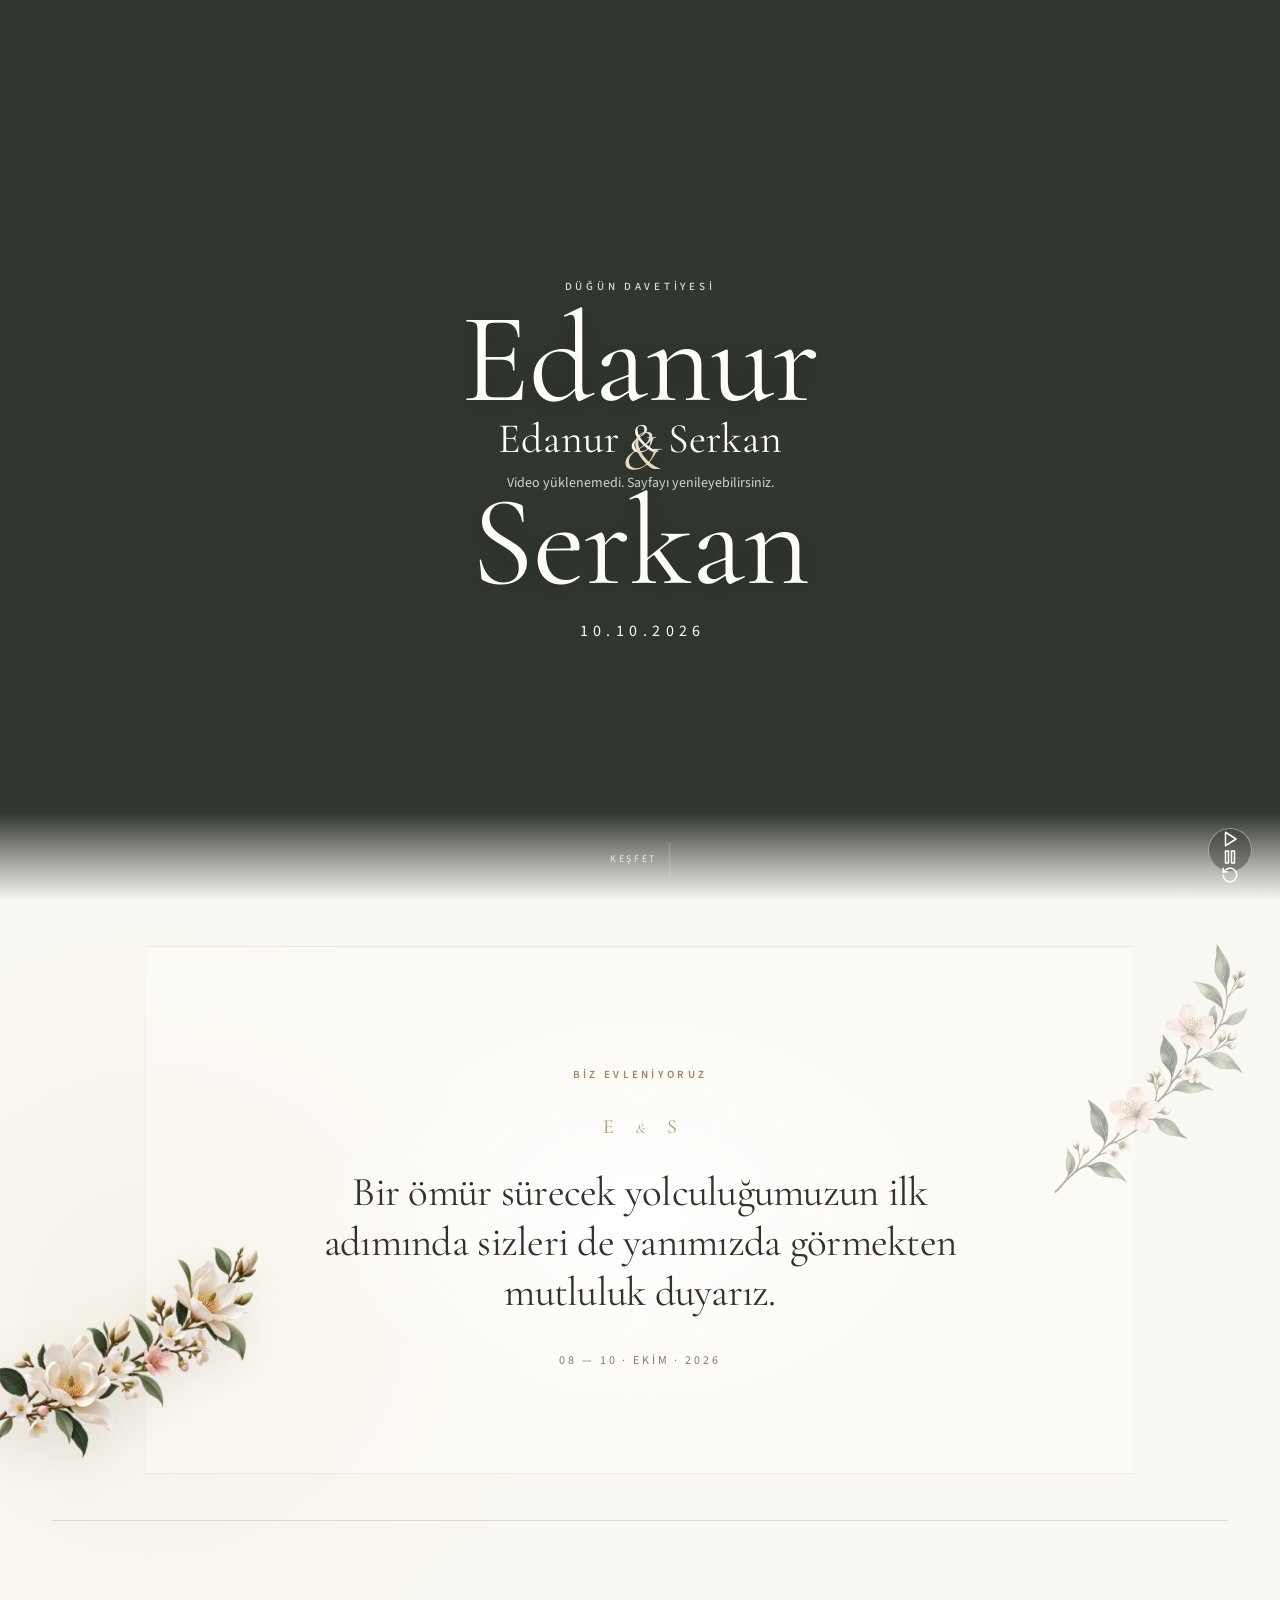
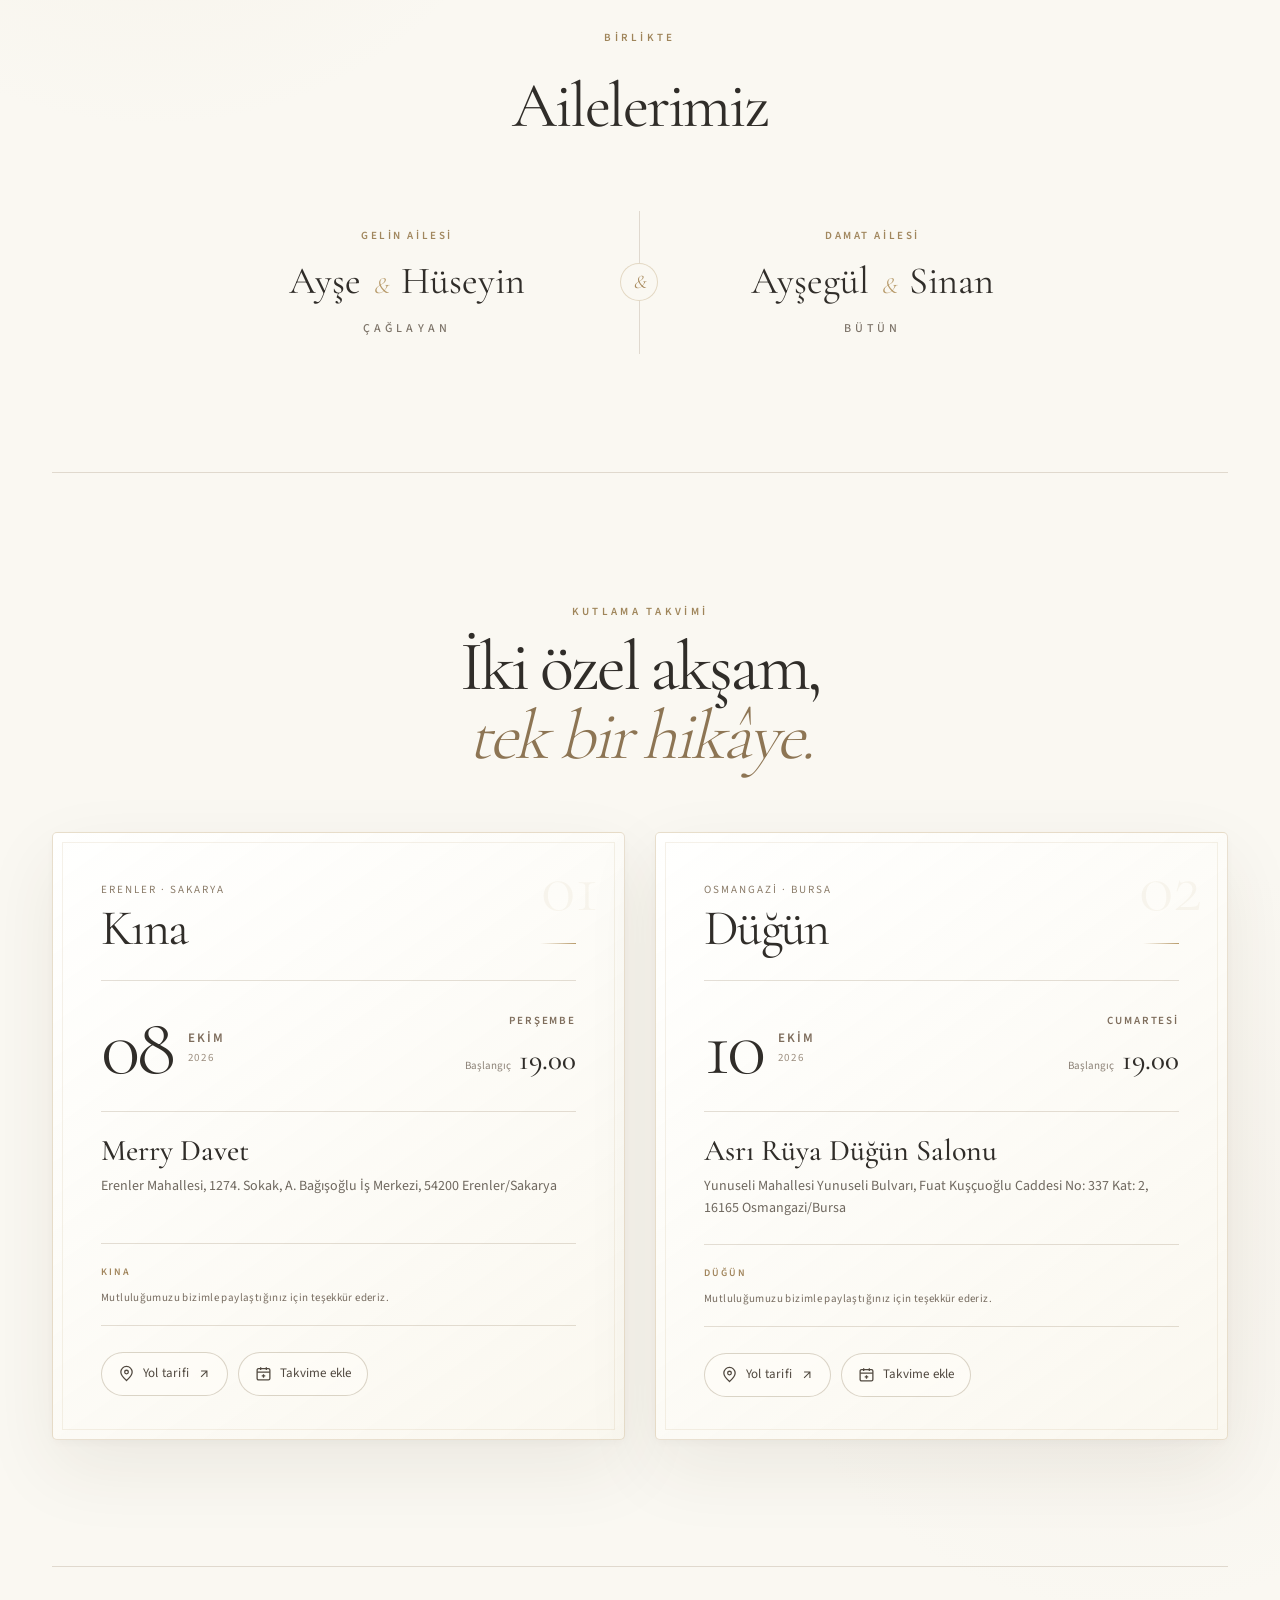
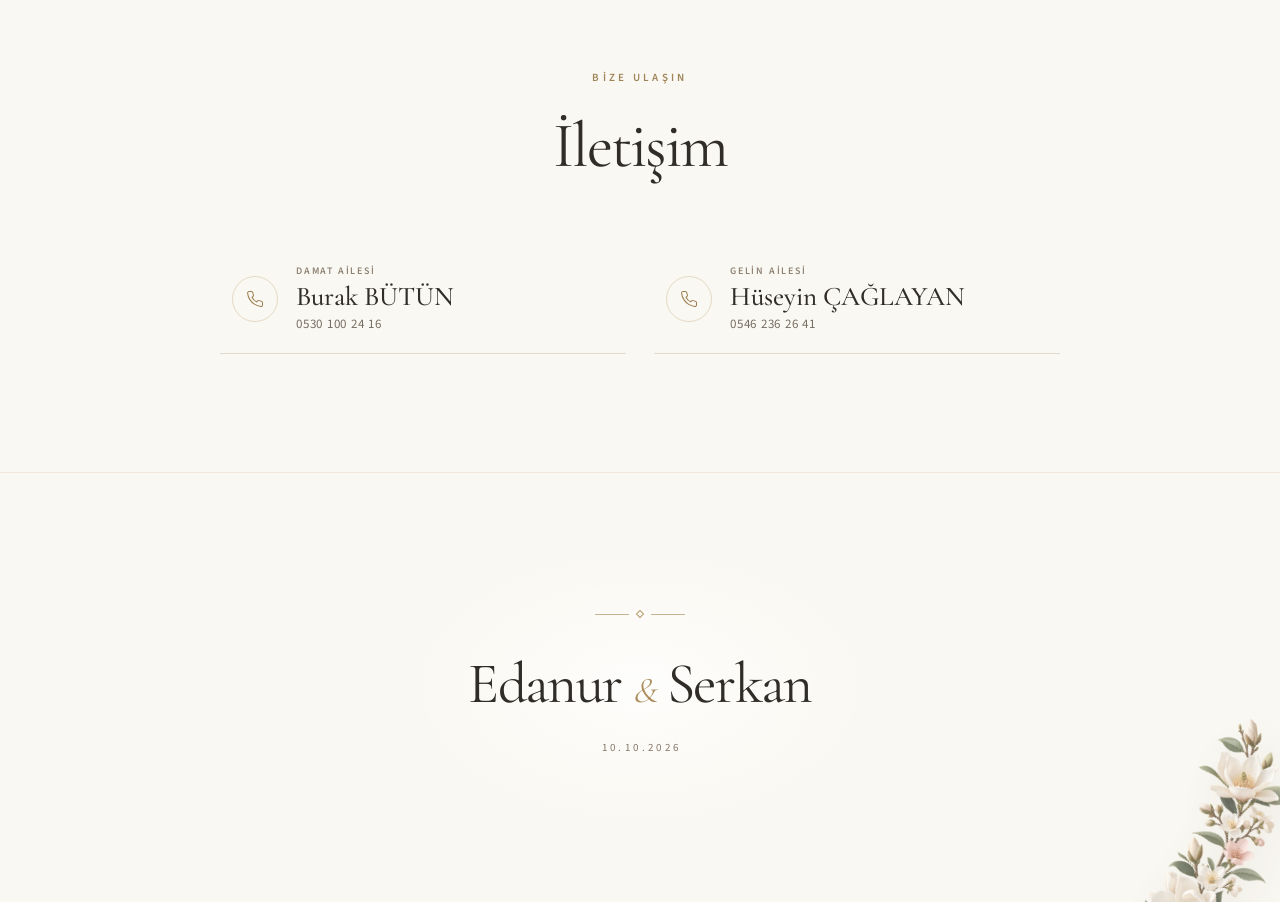
==== commit 5bf7d31b: "Add files via upload" ====
--- a/docs/index.html
+++ b/docs/index.html
@@ -1,2 +1,169 @@
-<!DOCTYPE html><html lang="tr"><head><meta charSet="utf-8"/><meta name="viewport" content="width=device-width, initial-scale=1"/><link rel="preload" href="images/bahar-3d.webp" as="image"/><link rel="stylesheet" href="/github.io/assets/index-CAJEEqPE.css" data-rsc-css-href="/github.io/assets/index-CAJEEqPE.css" data-precedence="vite-rsc/importer-resources"/><link rel="modulepreload" href="/github.io/assets/layout-segment-context-pU5KBQEa.js" crossorigin=""/><link rel="modulepreload" href="/github.io/assets/rolldown-runtime-S-ySWqyJ.js" crossorigin=""/><link rel="modulepreload" href="/github.io/assets/index-DPJ1jLiF.js" crossorigin=""/><link rel="modulepreload" href="/github.io/assets/framework-CXnKph_e.js" crossorigin=""/><link rel="modulepreload" href="/github.io/assets/meeting-scene-7hlnFh2N.js" crossorigin=""/><link rel="modulepreload" href="/github.io/assets/invitation-1ePwKFCP.js" crossorigin=""/><link rel="modulepreload" href="/github.io/assets/Icon-C6gSHICf.js" crossorigin=""/><link rel="modulepreload" href="/github.io/assets/background-music-BhG9XeYS.js" crossorigin=""/><link rel="modulepreload" href="/github.io/assets/celebration-countdown-BrAWS1fy.js" crossorigin=""/><title>Edanur &amp; Serkan | Düğün Davetiyesi</title><meta name="description" content="Edanur ve Serkan’ın kına ve düğün davetiyesi. 8 ve 10 Ekim 2026 tarihlerinde mutluluğumuzu birlikte paylaşalım."/><meta name="robots" content="noindex, nofollow"/><link rel="shortcut icon" href="favicon.svg"/><link rel="icon" href="favicon.svg"/><link rel="preload" as="image" href="images/couple-story-poster.webp" media="(min-width: 768px)"/><link rel="preload" as="image" href="images/couple-story-mobile-poster.webp" media="(max-width: 767px)"/><script>self.__VINEXT_RSC_PARAMS__={}</script><script>self.__VINEXT_RSC_NAV__={"pathname":"/","searchParams":[]}</script><link rel="modulepreload" href="/github.io/assets/index-DPJ1jLiF.js" />
-</head><body class="antialiased"><noscript><style>.music-wrap,.scene-controls{display:none!important}</style></noscript><a class="skip-link" href="#bilgiler">İçeriğe geç</a><main class="invitation-page" id="ana-icerik"><article class="invitation-shell"><section class="hero-stage" aria-labelledby="couple-heading"><figure class="meeting-scene" aria-label="Edanur ve Serkan&#x27;ın düğün animasyonu"><div class="scene-frame"><div class="scene-image-window"><picture class="scene-start-poster" aria-hidden="true"><source srcSet="images/couple-story-mobile-poster.webp" media="(max-width: 767px)"/><img src="images/couple-story-poster.webp" width="1920" height="1080" alt="" fetchPriority="high"/></picture><video class="couple-video" muted="" playsInline="" preload="metadata" aria-label="Edanur ve Serkan karakterlerinin gülümseyerek yakınlaşıp el ele tuttuğu kısa animasyon"><source src="videos/couple-story-mobile.mp4" media="(max-width: 767px)" type="video/mp4"/><source src="videos/couple-story.mp4" type="video/mp4"/></video><picture class="scene-end-poster" aria-hidden="true"><source srcSet="images/couple-story-mobile-end.webp" media="(max-width: 767px)"/><img src="images/couple-story-end.webp" alt=""/></picture><div class="scene-controls"><button data-slot="button" data-variant="ghost" data-size="icon" class="inline-flex shrink-0 items-center justify-center gap-2 rounded-md text-sm font-medium whitespace-nowrap transition-all outline-none focus-visible:border-ring focus-visible:ring-[3px] focus-visible:ring-ring/50 disabled:pointer-events-none disabled:opacity-50 aria-invalid:border-destructive aria-invalid:ring-destructive/20 dark:aria-invalid:ring-destructive/40 [&amp;_svg]:pointer-events-none [&amp;_svg]:shrink-0 [&amp;_svg:not([class*=&#x27;size-&#x27;])]:size-4 hover:bg-accent hover:text-accent-foreground dark:hover:bg-accent/50 size-9 motion-button" type="button" aria-label="Videoyu oynat"><svg xmlns="http://www.w3.org/2000/svg" width="18" height="18" viewBox="0 0 24 24" fill="none" stroke="currentColor" stroke-width="2" stroke-linecap="round" stroke-linejoin="round" class="lucide lucide-play" aria-hidden="true"><path d="M5 5a2 2 0 0 1 3.008-1.728l11.997 6.998a2 2 0 0 1 .003 3.458l-12 7A2 2 0 0 1 5 19z"></path></svg></button></div></div></div></figure><div class="hero-shade" aria-hidden="true"></div><div class="hero-music"></div><img class="hero-flower hero-flower-left" src="images/bahar-3d.webp" width="900" height="900" alt=""/><img class="hero-flower hero-flower-right" src="images/bahar-3d.webp" width="900" height="900" alt=""/><div class="hero-copy"><h1 id="couple-heading"><span>Edanur</span><i>&amp;</i><span>Serkan</span></h1><p class="hero-date"><time dateTime="2026-10-10T19:00:00+03:00">10.10.2026</time></p></div></section><div class="content-body" id="bilgiler"><section class="garden-intro" aria-label="Davetimiz"><img class="intro-flower" src="images/bahar-3d.webp" width="900" height="900" alt="" loading="lazy"/><p class="section-kicker">BİZ EVLENİYORUZ</p><p class="invitation-line">Bir ömür sürecek yolculuğumuzun ilk adımında sizleri de yanımızda görmekten mutluluk duyarız.</p></section><section class="family-section" aria-labelledby="family-heading"><h2 id="family-heading" class="section-kicker">Ailelerimiz</h2><div class="family-grid"><div class="family"><p class="family-label">Gelin Ailesi</p><p class="family-names"><span>Ayşe</span><i>&amp;</i><span>Hüseyin</span></p><p class="family-surname">ÇAĞLAYAN</p></div><div class="family"><p class="family-label">Damat Ailesi</p><p class="family-names"><span>Ayşegül</span><i>&amp;</i><span>Sinan</span></p><p class="family-surname">BÜTÜN</p></div></div></section><section class="events-section" aria-label="Kına ve düğün bilgileri"><div class="event-grid"><section class="event" aria-labelledby="henna-heading"><header class="event-header"><h2 id="henna-heading">Kına</h2><p>Erenler · Sakarya</p></header><div class="event-date-row"><time class="event-date" dateTime="2026-10-08T19:00:00+03:00"><strong>08</strong><span>EKİM<!-- --> <!-- -->2026<span class="event-weekday">PERŞEMBE</span></span></time><p class="event-time"><span>Başlangıç</span><strong>19.00</strong></p></div><h3 class="event-venue">Merry Davet</h3><p class="event-address">Erenler Mahallesi, 1274. Sokak, A. Bağışoğlu İş Merkezi, 54200 Erenler/Sakarya</p><div class="event-actions"><a class="map-link" href="https://www.google.com/maps/dir/?api=1&amp;destination=40.742401195028755%2C30.407837855861647" target="_blank" rel="noopener noreferrer" aria-label="Kına: Merry Davet için Google Haritalar’da yol tarifi, yeni sekme"><svg xmlns="http://www.w3.org/2000/svg" width="18" height="18" viewBox="0 0 24 24" fill="none" stroke="currentColor" stroke-width="2" stroke-linecap="round" stroke-linejoin="round" class="lucide lucide-map-pin" aria-hidden="true"><path d="M20 10c0 4.993-5.539 10.193-7.399 11.799a1 1 0 0 1-1.202 0C9.539 20.193 4 14.993 4 10a8 8 0 0 1 16 0"></path><circle cx="12" cy="10" r="3"></circle></svg>Yol tarifi<svg xmlns="http://www.w3.org/2000/svg" width="16" height="16" viewBox="0 0 24 24" fill="none" stroke="currentColor" stroke-width="2" stroke-linecap="round" stroke-linejoin="round" class="lucide lucide-arrow-up-right" aria-hidden="true"><path d="M7 7h10v10"></path><path d="M7 17 17 7"></path></svg></a><a class="calendar-link" href="calendar/kina.ics" download="kina-edanur-serkan.ics" aria-label="Kına tarihini takvime ekle"><svg xmlns="http://www.w3.org/2000/svg" width="18" height="18" viewBox="0 0 24 24" fill="none" stroke="currentColor" stroke-width="2" stroke-linecap="round" stroke-linejoin="round" class="lucide lucide-calendar-plus" aria-hidden="true"><path d="M16 18h6"></path><path d="M16 2v3"></path><path d="M19 15v6"></path><path d="M21 11.5V5a2 2 0 00-2-2H5a2 2 0 00-2 2v14a2 2 0 002 2h8.3"></path><path d="M3 9h18"></path><path d="M8 2v3"></path></svg>Takvime ekle</a></div><aside class="celebration-countdown" aria-label="Kına için geri sayım"><p>Kutlamamız için gün sayıyoruz.</p></aside></section><section class="event" aria-labelledby="wedding-heading"><header class="event-header"><h2 id="wedding-heading">Düğün</h2><p>Osmangazi · Bursa</p></header><div class="event-date-row"><time class="event-date" dateTime="2026-10-10T19:00:00+03:00"><strong>10</strong><span>EKİM<!-- --> <!-- -->2026<span class="event-weekday">CUMARTESİ</span></span></time><p class="event-time"><span>Başlangıç</span><strong>19.00</strong></p></div><h3 class="event-venue">Asrı Rüya Düğün Salonu</h3><p class="event-address">Yunuseli Mahallesi Yunuseli Bulvarı, Fuat Kuşçuoğlu Caddesi No: 337 Kat: 2, 16165 Osmangazi/Bursa</p><div class="event-actions"><a class="map-link" href="https://www.google.com/maps/dir/?api=1&amp;destination=40.25714435224327%2C29.01953666991371" target="_blank" rel="noopener noreferrer" aria-label="Düğün: Asrı Rüya Düğün Salonu için Google Haritalar’da yol tarifi, yeni sekme"><svg xmlns="http://www.w3.org/2000/svg" width="18" height="18" viewBox="0 0 24 24" fill="none" stroke="currentColor" stroke-width="2" stroke-linecap="round" stroke-linejoin="round" class="lucide lucide-map-pin" aria-hidden="true"><path d="M20 10c0 4.993-5.539 10.193-7.399 11.799a1 1 0 0 1-1.202 0C9.539 20.193 4 14.993 4 10a8 8 0 0 1 16 0"></path><circle cx="12" cy="10" r="3"></circle></svg>Yol tarifi<svg xmlns="http://www.w3.org/2000/svg" width="16" height="16" viewBox="0 0 24 24" fill="none" stroke="currentColor" stroke-width="2" stroke-linecap="round" stroke-linejoin="round" class="lucide lucide-arrow-up-right" aria-hidden="true"><path d="M7 7h10v10"></path><path d="M7 17 17 7"></path></svg></a><a class="calendar-link" href="calendar/dugun.ics" download="dugun-edanur-serkan.ics" aria-label="Düğün tarihini takvime ekle"><svg xmlns="http://www.w3.org/2000/svg" width="18" height="18" viewBox="0 0 24 24" fill="none" stroke="currentColor" stroke-width="2" stroke-linecap="round" stroke-linejoin="round" class="lucide lucide-calendar-plus" aria-hidden="true"><path d="M16 18h6"></path><path d="M16 2v3"></path><path d="M19 15v6"></path><path d="M21 11.5V5a2 2 0 00-2-2H5a2 2 0 00-2 2v14a2 2 0 002 2h8.3"></path><path d="M3 9h18"></path><path d="M8 2v3"></path></svg>Takvime ekle</a></div><aside class="celebration-countdown" aria-label="Düğün için geri sayım"><p>Kutlamamız için gün sayıyoruz.</p></aside></section></div></section><section class="contact-section" aria-labelledby="contact-heading"><h2 id="contact-heading">İletişim</h2><div class="contact-grid"><a class="contact-person" href="tel:+905301002416" aria-label="Burak BÜTÜN, 0530 100 24 16, ara"><svg xmlns="http://www.w3.org/2000/svg" width="20" height="20" viewBox="0 0 24 24" fill="none" stroke="currentColor" stroke-width="1.4" stroke-linecap="round" stroke-linejoin="round" class="lucide lucide-phone" aria-hidden="true"><path d="M13.832 16.568a1 1 0 0 0 1.213-.303l.355-.465A2 2 0 0 1 17 15h3a2 2 0 0 1 2 2v3a2 2 0 0 1-2 2A18 18 0 0 1 2 4a2 2 0 0 1 2-2h3a2 2 0 0 1 2 2v3a2 2 0 0 1-.8 1.6l-.468.351a1 1 0 0 0-.292 1.233 14 14 0 0 0 6.392 6.384"></path></svg><span class="contact-copy"><span>Damat Ailesi</span><strong>Burak BÜTÜN</strong><span class="contact-phone">0530 100 24 16</span></span></a><a class="contact-person" href="tel:+905462362641" aria-label="Hüseyin ÇAĞLAYAN, 0546 236 26 41, ara"><svg xmlns="http://www.w3.org/2000/svg" width="20" height="20" viewBox="0 0 24 24" fill="none" stroke="currentColor" stroke-width="1.4" stroke-linecap="round" stroke-linejoin="round" class="lucide lucide-phone" aria-hidden="true"><path d="M13.832 16.568a1 1 0 0 0 1.213-.303l.355-.465A2 2 0 0 1 17 15h3a2 2 0 0 1 2 2v3a2 2 0 0 1-2 2A18 18 0 0 1 2 4a2 2 0 0 1 2-2h3a2 2 0 0 1 2 2v3a2 2 0 0 1-.8 1.6l-.468.351a1 1 0 0 0-.292 1.233 14 14 0 0 0 6.392 6.384"></path></svg><span class="contact-copy"><span>Gelin Ailesi</span><strong>Hüseyin ÇAĞLAYAN</strong><span class="contact-phone">0546 236 26 41</span></span></a></div></section></div><footer class="site-footer"><img src="images/bahar-3d.webp" width="900" height="900" alt="" loading="lazy"/><p>Edanur<!-- --> <i>&amp;</i> <!-- -->Serkan</p><span>10.10.2026</span></footer></article></main><script id="_R_">import("/github.io/assets/index-DPJ1jLiF.js")</script></body></html><script>self.__VINEXT_RSC_CHUNKS__=self.__VINEXT_RSC_CHUNKS__||[];self.__VINEXT_RSC_CHUNKS__.push("2:I[\"8c0f216c4604\",[],\"Children\",1]\n3:I[\"15c18cfaeeff\",[],\"LayoutSegmentProvider\",1]\n4:I[\"8c0f216c4604\",[],\"Slot\",1]\n5:I[\"593f344dc510\",[],\"RedirectBoundary\",1]\n:HL[\"/github.io/assets/index-CAJEEqPE.css\",\"style\"]\n0:{\"__route\":\"route:/\",\"__interceptionContext\":null,\"__layoutIds\":[\"layout:/\"],\"__rootLayout\":\"/\",\"page:/\":\"$L1\",\"layout:/\":[[[[\"$\",\"link\",\"css:/github.io/assets/index-CAJEEqPE.css\",{\"rel\":\"stylesheet\",\"precedence\":\"vite-rsc/importer-resources\",\"href\":\"/github.io/assets/index-CAJEEqPE.css\",\"data-rsc-css-href\":\"/github.io/assets/index-CAJEEqPE.css\"}],\"$undefined\"],[\"$\",\"html\",null,{\"lang\":\"tr\",\"children\":[\"$\",\"body\",null,{\"className\":\"antialiased\",\"children\":[\"$\",\"$L2\",null,{}]}]}]],null],\"route:/\":[[[\"$\",\"meta\",null,{\"charSet\":\"utf-8\"}],[[\"$\",\"title\",\"0\",{\"children\":\"Edanur \u0026 Serkan | Düğün Davetiyesi\"}],[\"$\",\"meta\",\"1\",{\"name\":\"description\",\"content\":\"Edanur ve Serkan’ın kına ve düğün davetiyesi. 8 ve 10 Ekim 2026 tarihlerinde mutluluğumuzu birlikte paylaşalım.\"}],[\"$\",\"meta\",\"2\",{\"name\":\"robots\",\"content\":\"noindex, nofollow\"}],[\"$\",\"link\",\"3\",{\"rel\":\"shortcut icon\",\"href\":\"favicon.svg\"}],[\"$\",\"link\",\"4\",{\"rel\":\"icon\",\"href\":\"favicon.svg\"}]],[[\"$\",\"meta\",\"0\",{\"name\":\"viewport\",\"content\":\"width=device-width, initial-scale=1\"}]]],[\"$\",\"$L3\",null,{\"segmentMap\":{\"children\":[]},\"children\":[\"$\",\"$L4\",null,{\"id\":\"layout:/\",\"parallelSlots\":\"$undefined\",\"children\":[\"$\",\"$L5\",null,{\"children\":[\"$\",\"$L3\",null,{\"segmentMap\":{\"children\":[]},\"children\":[\"$\",\"$L4\",null,{\"id\":\"page:/\"}]}]}]}]}]],\"__layoutFlags\":{\"layout:/\":\"s\"},\"__artifactCompatibility\":{\"schemaVersion\":1,\"graphVersion\":\"app-route-graph:4uhn5s1wvoptc\",\"deploymentVersion\":\"381cf370-aefa-4090-8f01-6bafdc3b51a9\",\"appElementsSchemaVersion\":1,\"rscPayloadSchemaVersion\":1,\"rootBoundaryId\":\"/\",\"renderEpoch\":null}}\n")</script><script>self.__VINEXT_RSC_CHUNKS__=self.__VINEXT_RSC_CHUNKS__||[];self.__VINEXT_RSC_CHUNKS__.push("7:I[\"4448553588bf\",[],\"default\",1]\n8:I[\"bf3402c76cf3\",[],\"default\",1]\n9:I[\"339f946bc456\",[],\"default\",1]\n:HL[\"images/bahar-3d.webp\",\"image\"]\n6:[\"$\",\"style\",null,{\"children\":\".music-wrap,.scene-controls{display:none!important}\"}]\n")</script><script>self.__VINEXT_RSC_CHUNKS__=self.__VINEXT_RSC_CHUNKS__||[];self.__VINEXT_RSC_CHUNKS__.push("1:[[\"$\",\"noscript\",null,{\"children\":\"$6\"}],[\"$\",\"a\",null,{\"className\":\"skip-link\",\"href\":\"#bilgiler\",\"children\":\"İçeriğe geç\"}],[\"$\",\"main\",null,{\"className\":\"invitation-page\",\"id\":\"ana-icerik\",\"children\":[\"$\",\"article\",null,{\"className\":\"invitation-shell\",\"children\":[[\"$\",\"section\",null,{\"className\":\"hero-stage\",\"aria-labelledby\":\"couple-heading\",\"children\":[[\"$\",\"$L7\",null,{}],[\"$\",\"div\",null,{\"className\":\"hero-shade\",\"aria-hidden\":\"true\"}],[\"$\",\"div\",null,{\"className\":\"hero-music\",\"children\":[\"$\",\"$L8\",null,{}]}],[\"$\",\"img\",null,{\"className\":\"hero-flower hero-flower-left\",\"src\":\"images/bahar-3d.webp\",\"width\":\"900\",\"height\":\"900\",\"alt\":\"\"}],[\"$\",\"img\",null,{\"className\":\"hero-flower hero-flower-right\",\"src\":\"images/bahar-3d.webp\",\"width\":\"900\",\"height\":\"900\",\"alt\":\"\"}],[\"$\",\"div\",null,{\"className\":\"hero-copy\",\"children\":[[\"$\",\"h1\",null,{\"id\":\"couple-heading\",\"children\":[[\"$\",\"span\",null,{\"children\":\"Edanur\"}],[\"$\",\"i\",null,{\"children\":\"\u0026\"}],[\"$\",\"span\",null,{\"children\":\"Serkan\"}]]}],[\"$\",\"p\",null,{\"className\":\"hero-date\",\"children\":[\"$\",\"time\",null,{\"dateTime\":\"2026-10-10T19:00:00+03:00\",\"children\":\"10.10.2026\"}]}]]}]]}],[\"$\",\"div\",null,{\"className\":\"content-body\",\"id\":\"bilgiler\",\"children\":[[\"$\",\"section\",null,{\"className\":\"garden-intro\",\"aria-label\":\"Davetimiz\",\"children\":[[\"$\",\"img\",null,{\"className\":\"intro-flower\",\"src\":\"images/bahar-3d.webp\",\"width\":\"900\",\"height\":\"900\",\"alt\":\"\",\"loading\":\"lazy\"}],[\"$\",\"p\",null,{\"className\":\"section-kicker\",\"children\":\"BİZ EVLENİYORUZ\"}],[\"$\",\"p\",null,{\"className\":\"invitation-line\",\"children\":\"Bir ömür sürecek yolculuğumuzun ilk adımında sizleri de yanımızda görmekten mutluluk duyarız.\"}]]}],[\"$\",\"section\",null,{\"className\":\"family-section\",\"aria-labelledby\":\"family-heading\",\"children\":[[\"$\",\"h2\",null,{\"id\":\"family-heading\",\"className\":\"section-kicker\",\"children\":\"Ailelerimiz\"}],[\"$\",\"div\",null,{\"className\":\"family-grid\",\"children\":[[\"$\",\"div\",\"Gelin Ailesi\",{\"className\":\"family\",\"children\":[[\"$\",\"p\",null,{\"className\":\"family-label\",\"children\":\"Gelin Ailesi\"}],[\"$\",\"p\",null,{\"className\":\"family-names\",\"children\":[[\"$\",\"span\",null,{\"children\":\"Ayşe\"}],[\"$\",\"i\",null,{\"children\":\"\u0026\"}],[\"$\",\"span\",null,{\"children\":\"Hüseyin\"}]]}],[\"$\",\"p\",null,{\"className\":\"family-surname\",\"children\":\"ÇAĞLAYAN\"}]]}],[\"$\",\"div\",\"Damat Ailesi\",{\"className\":\"family\",\"children\":[[\"$\",\"p\",null,{\"className\":\"family-label\",\"children\":\"Damat Ailesi\"}],[\"$\",\"p\",null,{\"className\":\"family-names\",\"children\":[[\"$\",\"span\",null,{\"children\":\"Ayşegül\"}],[\"$\",\"i\",null,{\"children\":\"\u0026\"}],[\"$\",\"span\",null,{\"children\":\"Sinan\"}]]}],[\"$\",\"p\",null,{\"className\":\"family-surname\",\"children\":\"BÜTÜN\"}]]}]]}]]}],[\"$\",\"section\",null,{\"className\":\"events-section\",\"aria-label\":\"Kına ve düğün bilgileri\",\"children\":[\"$\",\"div\",null,{\"className\":\"event-grid\",\"children\":[[\"$\",\"section\",\"henna\",{\"className\":\"event\",\"aria-labelledby\":\"henna-heading\",\"children\":[[\"$\",\"header\",null,{\"className\":\"event-header\",\"children\":[[\"$\",\"h2\",null,{\"id\":\"henna-heading\",\"children\":\"Kına\"}],[\"$\",\"p\",null,{\"children\":\"Erenler · Sakarya\"}]]}],[\"$\",\"div\",null,{\"className\":\"event-date-row\",\"children\":[[\"$\",\"time\",null,{\"className\":\"event-date\",\"dateTime\":\"2026-10-08T19:00:00+03:00\",\"children\":[[\"$\",\"strong\",null,{\"children\":\"08\"}],[\"$\",\"span\",null,{\"children\":[\"EKİM\",\" \",\"2026\",[\"$\",\"span\",null,{\"className\":\"event-weekday\",\"children\":\"PERŞEMBE\"}]]}]]}],[\"$\",\"p\",null,{\"className\":\"event-time\",\"children\":[[\"$\",\"span\",null,{\"children\":\"Başlangıç\"}],[\"$\",\"strong\",null,{\"children\":\"19.00\"}]]}]]}],[\"$\",\"h3\",null,{\"className\":\"event-venue\",\"children\":\"Merry Davet\"}],[\"$\",\"p\",null,{\"className\":\"event-address\",\"children\":\"Erenler Mahallesi, 1274. Sokak, A. Bağışoğlu İş Merkezi, 54200 Erenler/Sakarya\"}],[\"$\",\"div\",null,{\"className\":\"event-actions\",\"children\":[[\"$\",\"a\",null,{\"className\":\"map-link\",\"href\":\"https://www.google.com/maps/dir/?api=1\u0026destination=40.742401195028755%2C30.407837855861647\",\"target\":\"_blank\",\"rel\":\"noopener noreferrer\",\"aria-label\":\"Kına: Merry Davet için Google Haritalar’da yol tarifi, yeni sekme\",\"children\":[[\"$\",\"$L9\",null,{\"ref\":\"$undefined\",\"iconNode\":[[\"path\",{\"d\":\"M20 10c0 4.993-5.539 10.193-7.399 11.799a1 1 0 0 1-1.202 0C9.539 20.193 4 14.993 4 10a8 8 0 0 1 16 0\",\"key\":\"1r0f0z\"}],[\"circle\",{\"cx\":\"12\",\"cy\":\"10\",\"r\":\"3\",\"key\":\"ilqhr7\"}]],\"className\":\"lucide-map-pin\",\"size\":18,\"aria-hidden\":\"true\"}],\"Yol tarifi\",[\"$\",\"$L9\",null,{\"ref\":\"$undefined\",\"iconNode\":[[\"path\",{\"d\":\"M7 7h10v10\",\"key\":\"1tivn9\"}],[\"path\",{\"d\":\"M7 17 17 7\",\"key\":\"1vkiza\"}]],\"className\":\"lucide-arrow-up-right\",\"size\":16,\"aria-hidden\":\"true\"}]]}],[\"$\",\"a\",null,{\"className\":\"calendar-link\",\"href\":\"calendar/kina.ics\",\"download\":\"kina-edanur-serkan.ics\",\"aria-label\":\"Kına tarihini takvime ekle\",\"children\":[[\"$\",\"$L9\",null,{\"ref\":\"$undefined\",\"iconNode\":[[\"path\",{\"d\":\"M16 18h6\",\"key\":\"987eiv\"}],[\"path\",{\"d\":\"M16 2v3\",\"key\":\"otl347\"}],[\"path\",{\"d\":\"M19 15v6\",\"key\":\"10aioa\"}],[\"path\",{\"d\":\"M21 11.5V5a2 2 0 00-2-2H5a2 2 0 00-2 2v14a2 2 0 002 2h8.3\",\"key\":\"jgwkxf\"}],[\"path\",{\"d\":\"M3 9h18\",\"key\":\"1pudct\"}],[\"path\",{\"d\":\"M8 2v3\",\"key\":\"1ioesn\"}]],\"className\":\"lucide-calendar-plus\",\"size\":18,\"aria-hidden\":\"true\"}],\"Takvime ekle\"]}]]}],\"$La\"]}],\"$Lb\"]}]}],\"$Lc\"]}],\"$Ld\"]}]}]]\n")</script><script>self.__VINEXT_RSC_CHUNKS__=self.__VINEXT_RSC_CHUNKS__||[];self.__VINEXT_RSC_CHUNKS__.push("e:I[\"915ee4f1844f\",[],\"default\",1]\na:[\"$\",\"$Le\",null,{\"events\":[{\"title\":\"Kına\",\"date\":\"2026-10-08T19:00:00+03:00\",\"day\":\"08\",\"month\":\"EKİM\",\"year\":\"2026\",\"weekday\":\"PERŞEMBE\",\"dateLabel\":\"8 Ekim 2026\",\"time\":\"19.00\",\"venue\":\"Merry Davet\",\"locationLabel\":\"Erenler · Sakarya\",\"address\":\"Erenler Mahallesi, 1274. Sokak, A. Bağışoğlu İş Merkezi, 54200 Erenler/Sakarya\",\"latitude\":40.742401195028755,\"longitude\":30.407837855861647}]}]\n")</script><script>self.__VINEXT_RSC_CHUNKS__=self.__VINEXT_RSC_CHUNKS__||[];self.__VINEXT_RSC_CHUNKS__.push("b:[\"$\",\"section\",\"wedding\",{\"className\":\"event\",\"aria-labelledby\":\"wedding-heading\",\"children\":[[\"$\",\"header\",null,{\"className\":\"event-header\",\"children\":[[\"$\",\"h2\",null,{\"id\":\"wedding-heading\",\"children\":\"Düğün\"}],[\"$\",\"p\",null,{\"children\":\"Osmangazi · Bursa\"}]]}],[\"$\",\"div\",null,{\"className\":\"event-date-row\",\"children\":[[\"$\",\"time\",null,{\"className\":\"event-date\",\"dateTime\":\"2026-10-10T19:00:00+03:00\",\"children\":[[\"$\",\"strong\",null,{\"children\":\"10\"}],[\"$\",\"span\",null,{\"children\":[\"EKİM\",\" \",\"2026\",[\"$\",\"span\",null,{\"className\":\"event-weekday\",\"children\":\"CUMARTESİ\"}]]}]]}],[\"$\",\"p\",null,{\"className\":\"event-time\",\"children\":[[\"$\",\"span\",null,{\"children\":\"Başlangıç\"}],[\"$\",\"strong\",null,{\"children\":\"19.00\"}]]}]]}],[\"$\",\"h3\",null,{\"className\":\"event-venue\",\"children\":\"Asrı Rüya Düğün Salonu\"}],[\"$\",\"p\",null,{\"className\":\"event-address\",\"children\":\"Yunuseli Mahallesi Yunuseli Bulvarı, Fuat Kuşçuoğlu Caddesi No: 337 Kat: 2, 16165 Osmangazi/Bursa\"}],[\"$\",\"div\",null,{\"className\":\"event-actions\",\"children\":[[\"$\",\"a\",null,{\"className\":\"map-link\",\"href\":\"https://www.google.com/maps/dir/?api=1\u0026destination=40.25714435224327%2C29.01953666991371\",\"target\":\"_blank\",\"rel\":\"noopener noreferrer\",\"aria-label\":\"Düğün: Asrı Rüya Düğün Salonu için Google Haritalar’da yol tarifi, yeni sekme\",\"children\":[[\"$\",\"$L9\",null,{\"ref\":\"$undefined\",\"iconNode\":\"$1:2:props:children:props:children:1:props:children:2:props:children:props:children:0:props:children:4:props:children:0:props:children:0:props:iconNode\",\"className\":\"lucide-map-pin\",\"size\":18,\"aria-hidden\":\"true\"}],\"Yol tarifi\",[\"$\",\"$L9\",null,{\"ref\":\"$undefined\",\"iconNode\":\"$1:2:props:children:props:children:1:props:children:2:props:children:props:children:0:props:children:4:props:children:0:props:children:2:props:iconNode\",\"className\":\"lucide-arrow-up-right\",\"size\":16,\"aria-hidden\":\"true\"}]]}],[\"$\",\"a\",null,{\"className\":\"calendar-link\",\"href\":\"calendar/dugun.ics\",\"download\":\"dugun-edanur-serkan.ics\",\"aria-label\":\"Düğün tarihini takvime ekle\",\"children\":[[\"$\",\"$L9\",null,{\"ref\":\"$undefined\",\"iconNode\":\"$1:2:props:children:props:children:1:props:children:2:props:children:props:children:0:props:children:4:props:children:1:props:children:0:props:iconNode\",\"className\":\"lucide-calendar-plus\",\"size\":18,\"aria-hidden\":\"true\"}],\"Takvime ekle\"]}]]}],[\"$\",\"$Le\",null,{\"events\":[{\"title\":\"Düğün\",\"date\":\"2026-10-10T19:00:00+03:00\",\"day\":\"10\",\"month\":\"EKİM\",\"year\":\"2026\",\"weekday\":\"CUMARTESİ\",\"dateLabel\":\"10 Ekim 2026\",\"time\":\"19.00\",\"venue\":\"Asrı Rüya Düğün Salonu\",\"locationLabel\":\"Osmangazi · Bursa\",\"address\":\"Yunuseli Mahallesi Yunuseli Bulvarı, Fuat Kuşçuoğlu Caddesi No: 337 Kat: 2, 16165 Osmangazi/Bursa\",\"latitude\":40.25714435224327,\"longitude\":29.01953666991371}]}]]}]\n")</script><script>self.__VINEXT_RSC_CHUNKS__=self.__VINEXT_RSC_CHUNKS__||[];self.__VINEXT_RSC_CHUNKS__.push("c:[\"$\",\"section\",null,{\"className\":\"contact-section\",\"aria-labelledby\":\"contact-heading\",\"children\":[[\"$\",\"h2\",null,{\"id\":\"contact-heading\",\"children\":\"İletişim\"}],[\"$\",\"div\",null,{\"className\":\"contact-grid\",\"children\":[[\"$\",\"a\",\"+905301002416\",{\"className\":\"contact-person\",\"href\":\"tel:+905301002416\",\"aria-label\":\"Burak BÜTÜN, 0530 100 24 16, ara\",\"children\":[[\"$\",\"$L9\",null,{\"ref\":\"$undefined\",\"iconNode\":[[\"path\",{\"d\":\"M13.832 16.568a1 1 0 0 0 1.213-.303l.355-.465A2 2 0 0 1 17 15h3a2 2 0 0 1 2 2v3a2 2 0 0 1-2 2A18 18 0 0 1 2 4a2 2 0 0 1 2-2h3a2 2 0 0 1 2 2v3a2 2 0 0 1-.8 1.6l-.468.351a1 1 0 0 0-.292 1.233 14 14 0 0 0 6.392 6.384\",\"key\":\"9njp5v\"}]],\"className\":\"lucide-phone\",\"size\":20,\"aria-hidden\":\"true\",\"strokeWidth\":1.4}],[\"$\",\"span\",null,{\"className\":\"contact-copy\",\"children\":[[\"$\",\"span\",null,{\"children\":\"Damat Ailesi\"}],[\"$\",\"strong\",null,{\"children\":\"Burak BÜTÜN\"}],[\"$\",\"span\",null,{\"className\":\"contact-phone\",\"children\":\"0530 100 24 16\"}]]}]]}],[\"$\",\"a\",\"+905462362641\",{\"className\":\"contact-person\",\"href\":\"tel:+905462362641\",\"aria-label\":\"Hüseyin ÇAĞLAYAN, 0546 236 26 41, ara\",\"children\":[[\"$\",\"$L9\",null,{\"ref\":\"$undefined\",\"iconNode\":\"$c:props:children:1:props:children:0:props:children:0:props:iconNode\",\"className\":\"lucide-phone\",\"size\":20,\"aria-hidden\":\"true\",\"strokeWidth\":1.4}],[\"$\",\"span\",null,{\"className\":\"contact-copy\",\"children\":[[\"$\",\"span\",null,{\"children\":\"Gelin Ailesi\"}],[\"$\",\"strong\",null,{\"children\":\"Hüseyin ÇAĞLAYAN\"}],[\"$\",\"span\",null,{\"className\":\"contact-phone\",\"children\":\"0546 236 26 41\"}]]}]]}]]}]]}]\nd:[\"$\",\"footer\",null,{\"className\":\"site-footer\",\"children\":[[\"$\",\"img\",null,{\"src\":\"images/bahar-3d.webp\",\"width\":\"900\",\"height\":\"900\",\"alt\":\"\",\"loading\":\"lazy\"}],[\"$\",\"p\",null,{\"children\":[\"Edanur\",\" \",[\"$\",\"i\",null,{\"children\":\"\u0026\"}],\" \",\"Serkan\"]}],[\"$\",\"span\",null,{\"children\":\"10.10.2026\"}]]}]\n")</script><script>self.__VINEXT_RSC_DONE__=true</script>+<!doctype html>
+<html lang="tr">
+<head>
+  <meta charset="utf-8" />
+  <meta name="viewport" content="width=device-width,initial-scale=1,viewport-fit=cover" />
+  <meta name="theme-color" content="#FAF8F2" />
+  <meta name="description" content="Edanur ve Serkan’ın kına ve düğün davetiyesi. 8 ve 10 Ekim 2026 tarihlerinde mutluluğumuzu birlikte paylaşalım." />
+  <title>Edanur &amp; Serkan | Düğün Davetiyesi</title>
+  <link rel="icon" href="favicon.svg" type="image/svg+xml" />
+  <link rel="preload" href="fonts/cormorant-garamond.woff2" as="font" type="font/woff2" crossorigin />
+  <link rel="preload" href="fonts/source-sans-3.woff2" as="font" type="font/woff2" crossorigin />
+  <link rel="preload" href="images/couple-story-poster.webp" as="image" media="(min-width:768px)" fetchpriority="high" />
+  <link rel="preload" href="images/couple-story-mobile-poster.webp" as="image" media="(max-width:767px)" fetchpriority="high" />
+  <link rel="stylesheet" href="styles.css" />
+  <script defer src="script.js"></script>
+</head>
+<body>
+  <noscript><style>.scene-controls{display:none!important}.reveal{opacity:1!important;transform:none!important}</style></noscript>
+  <a class="skip-link" href="#bilgiler">İçeriğe geç</a>
+
+  <main class="invitation-page" id="ana-icerik">
+    <article class="invitation-shell">
+      <section class="hero-stage" aria-labelledby="couple-heading">
+        <figure class="meeting-scene" aria-label="Edanur ve Serkan'ın düğün animasyonu">
+          <div class="scene-frame"><div class="scene-image-window">
+            <picture class="scene-start-poster" aria-hidden="true">
+              <source srcset="images/couple-story-mobile-poster.webp" media="(max-width:767px)" />
+              <img src="images/couple-story-poster.webp" width="1920" height="1080" alt="" fetchpriority="high" />
+            </picture>
+            <video class="couple-video" muted playsinline preload="metadata" aria-label="Edanur ve Serkan karakterlerinin gülümseyerek yakınlaşıp el ele tuttuğu kısa animasyon">
+              <source src="videos/couple-story-mobile.mp4" media="(max-width:767px)" type="video/mp4" />
+              <source src="videos/couple-story.mp4" type="video/mp4" />
+            </video>
+            <picture class="scene-end-poster" aria-hidden="true">
+              <source srcset="images/couple-story-mobile-end.webp" media="(max-width:767px)" />
+              <img src="images/couple-story-end.webp" width="1920" height="1080" alt="" />
+            </picture>
+            <div class="scene-error" hidden role="alert"><p>Edanur &amp; Serkan</p><span>Video yüklenemedi. Sayfayı yenileyebilirsiniz.</span></div>
+            <div class="scene-controls">
+              <button type="button" class="motion-button" aria-label="Videoyu duraklat" data-video-toggle>
+                <svg data-icon-play viewBox="0 0 24 24" width="18" height="18" fill="none" stroke="currentColor" stroke-width="2" stroke-linecap="round" stroke-linejoin="round" aria-hidden="true" hidden><polygon points="6 3 20 12 6 21 6 3"/></svg>
+                <svg data-icon-pause viewBox="0 0 24 24" width="18" height="18" fill="none" stroke="currentColor" stroke-width="2" stroke-linecap="round" stroke-linejoin="round" aria-hidden="true"><rect x="6" y="4" width="4" height="16"/><rect x="14" y="4" width="4" height="16"/></svg>
+                <svg data-icon-replay viewBox="0 0 24 24" width="18" height="18" fill="none" stroke="currentColor" stroke-width="2" stroke-linecap="round" stroke-linejoin="round" aria-hidden="true" hidden><path d="M3 12a9 9 0 1 0 3-6.7L3 8"/><path d="M3 3v5h5"/></svg>
+              </button>
+            </div>
+          </div></div>
+        </figure>
+
+        <div class="hero-ambient" aria-hidden="true"></div>
+        <div class="hero-shade" aria-hidden="true"></div>
+
+        <div class="hero-floral-layer hero-floral-back" aria-hidden="true">
+          <img src="images/bahar-3d.webp" width="900" height="900" alt="" fetchpriority="high" />
+          <img src="images/bahar-3d.webp" width="900" height="900" alt="" fetchpriority="high" />
+        </div>
+        <div class="hero-floral-layer hero-floral-mid" aria-hidden="true">
+          <img src="images/bahar-3d.webp" width="900" height="900" alt="" fetchpriority="high" />
+          <img src="images/bahar-3d.webp" width="900" height="900" alt="" fetchpriority="high" />
+        </div>
+        <div class="hero-floral-layer hero-floral-front" aria-hidden="true">
+          <img src="images/bahar-3d.webp" width="900" height="900" alt="" fetchpriority="high" />
+        </div>
+
+        <div class="hero-copy">
+          <p class="hero-prelude">Düğün Davetiyesi</p>
+          <h1 id="couple-heading"><span>Edanur</span><i>&amp;</i><span>Serkan</span></h1>
+          <p class="hero-date"><time datetime="2026-10-10T19:00:00+03:00">10.10.2026</time></p>
+        </div>
+        <a class="hero-scroll" href="#bilgiler" aria-label="Davetiye bilgilerine geç"><span>Keşfet</span><i aria-hidden="true"></i></a>
+        <div class="hero-transition" aria-hidden="true"></div>
+      </section>
+
+      <div class="content-body" id="bilgiler">
+        <section class="garden-intro reveal" aria-label="Davetimiz">
+          <div class="paper-halo" aria-hidden="true"></div>
+          <img class="intro-flower intro-flower-left" src="images/bahar-3d.webp" width="900" height="900" alt="" loading="lazy" />
+          <img class="intro-flower intro-flower-right" src="images/botanik-dal.webp" width="900" height="900" alt="" loading="lazy" />
+          <p class="section-kicker">BİZ EVLENİYORUZ</p>
+          <span class="editorial-mark" aria-hidden="true">E <i>&amp;</i> S</span>
+          <p class="invitation-line">Bir ömür sürecek yolculuğumuzun ilk adımında sizleri de yanımızda görmekten mutluluk duyarız.</p>
+          <p class="intro-date">08 — 10 · EKİM · 2026</p>
+        </section>
+
+        <section class="family-section reveal" aria-labelledby="family-heading">
+          <p class="section-kicker">Birlikte</p>
+          <h2 id="family-heading">Ailelerimiz</h2>
+          <div class="family-grid">
+            <div class="family">
+              <p class="family-label">Gelin Ailesi</p>
+              <p class="family-names"><span>Ayşe</span><i>&amp;</i><span>Hüseyin</span></p>
+              <p class="family-surname">ÇAĞLAYAN</p>
+              <span class="family-bridge" aria-hidden="true"><i>&amp;</i></span>
+            </div>
+            <div class="family">
+              <p class="family-label">Damat Ailesi</p>
+              <p class="family-names"><span>Ayşegül</span><i>&amp;</i><span>Sinan</span></p>
+              <p class="family-surname">BÜTÜN</p>
+            </div>
+          </div>
+        </section>
+
+        <section class="events-section reveal" aria-label="Kına ve düğün bilgileri">
+          <div class="events-heading">
+            <p class="section-kicker">Kutlama Takvimi</p>
+            <h2>İki özel akşam,<br /><i>tek bir hikâye.</i></h2>
+          </div>
+          <div class="event-grid">
+            <section class="event event-henna" aria-labelledby="henna-heading" data-countdown="2026-10-08T19:00:00+03:00" data-event-name="Kına">
+              <span class="event-index" aria-hidden="true">01</span>
+              <header class="event-header"><div><p class="event-city">Erenler · Sakarya</p><h3 id="henna-heading">Kına</h3></div><span class="event-foil" aria-hidden="true"></span></header>
+              <div class="event-date-row">
+                <time class="event-date" datetime="2026-10-08T19:00:00+03:00"><strong>08</strong><span>EKİM<small>2026</small></span></time>
+                <div class="event-day-time"><p>PERŞEMBE</p><p class="event-time"><span>Başlangıç</span><strong>19.00</strong></p></div>
+              </div>
+              <div class="event-place"><h4 class="event-venue">Merry Davet</h4><p class="event-address">Erenler Mahallesi, 1274. Sokak, A. Bağışoğlu İş Merkezi, 54200 Erenler/Sakarya</p></div>
+              <aside class="celebration-countdown" aria-label="Kına için geri sayım"><p class="countdown-title">Kınaya kalan</p><p class="countdown-values" data-countdown-values><span>Hesaplanıyor…</span></p></aside>
+              <div class="event-actions">
+                <a class="map-link" href="https://www.google.com/maps/dir/?api=1&amp;destination=40.742401195028755%2C30.407837855861647" target="_blank" rel="noopener noreferrer" aria-label="Kına: Merry Davet için Google Haritalar’da yol tarifi, yeni sekme">
+                  <svg viewBox="0 0 24 24" width="17" height="17" fill="none" stroke="currentColor" stroke-width="1.8" aria-hidden="true"><path d="M20 10c0 5-8 12-8 12S4 15 4 10a8 8 0 1 1 16 0Z"/><circle cx="12" cy="10" r="2.6"/></svg>Yol tarifi
+                  <svg viewBox="0 0 24 24" width="14" height="14" fill="none" stroke="currentColor" stroke-width="1.8" aria-hidden="true"><path d="M7 17 17 7M7 7h10v10"/></svg>
+                </a>
+                <a class="calendar-link" href="calendar/kina.ics" download="kina-edanur-serkan.ics" aria-label="Kına tarihini takvime ekle">
+                  <svg viewBox="0 0 24 24" width="17" height="17" fill="none" stroke="currentColor" stroke-width="1.8" aria-hidden="true"><rect x="3" y="5" width="18" height="16" rx="2"/><path d="M16 3v4M8 3v4M3 10h18M12 13v5M9.5 15.5h5"/></svg>Takvime ekle
+                </a>
+              </div>
+            </section>
+
+            <section class="event event-wedding" aria-labelledby="wedding-heading" data-countdown="2026-10-10T19:00:00+03:00" data-event-name="Düğün">
+              <span class="event-index" aria-hidden="true">02</span>
+              <header class="event-header"><div><p class="event-city">Osmangazi · Bursa</p><h3 id="wedding-heading">Düğün</h3></div><span class="event-foil" aria-hidden="true"></span></header>
+              <div class="event-date-row">
+                <time class="event-date" datetime="2026-10-10T19:00:00+03:00"><strong>10</strong><span>EKİM<small>2026</small></span></time>
+                <div class="event-day-time"><p>CUMARTESİ</p><p class="event-time"><span>Başlangıç</span><strong>19.00</strong></p></div>
+              </div>
+              <div class="event-place"><h4 class="event-venue">Asrı Rüya Düğün Salonu</h4><p class="event-address">Yunuseli Mahallesi Yunuseli Bulvarı, Fuat Kuşçuoğlu Caddesi No: 337 Kat: 2, 16165 Osmangazi/Bursa</p></div>
+              <aside class="celebration-countdown" aria-label="Düğün için geri sayım"><p class="countdown-title">Düğüne kalan</p><p class="countdown-values" data-countdown-values><span>Hesaplanıyor…</span></p></aside>
+              <div class="event-actions">
+                <a class="map-link" href="https://www.google.com/maps/dir/?api=1&amp;destination=40.25714435224327%2C29.01953666991371" target="_blank" rel="noopener noreferrer" aria-label="Düğün: Asrı Rüya Düğün Salonu için Google Haritalar’da yol tarifi, yeni sekme">
+                  <svg viewBox="0 0 24 24" width="17" height="17" fill="none" stroke="currentColor" stroke-width="1.8" aria-hidden="true"><path d="M20 10c0 5-8 12-8 12S4 15 4 10a8 8 0 1 1 16 0Z"/><circle cx="12" cy="10" r="2.6"/></svg>Yol tarifi
+                  <svg viewBox="0 0 24 24" width="14" height="14" fill="none" stroke="currentColor" stroke-width="1.8" aria-hidden="true"><path d="M7 17 17 7M7 7h10v10"/></svg>
+                </a>
+                <a class="calendar-link" href="calendar/dugun.ics" download="dugun-edanur-serkan.ics" aria-label="Düğün tarihini takvime ekle">
+                  <svg viewBox="0 0 24 24" width="17" height="17" fill="none" stroke="currentColor" stroke-width="1.8" aria-hidden="true"><rect x="3" y="5" width="18" height="16" rx="2"/><path d="M16 3v4M8 3v4M3 10h18M12 13v5M9.5 15.5h5"/></svg>Takvime ekle
+                </a>
+              </div>
+            </section>
+          </div>
+        </section>
+
+        <section class="contact-section reveal" aria-labelledby="contact-heading">
+          <p class="section-kicker">Bize Ulaşın</p>
+          <h2 id="contact-heading">İletişim</h2>
+          <div class="contact-grid">
+            <a class="contact-person" href="tel:+905301002416" aria-label="Burak BÜTÜN, 0530 100 24 16, ara"><span class="contact-icon"><svg viewBox="0 0 24 24" width="18" height="18" fill="none" stroke="currentColor" stroke-width="1.35" aria-hidden="true"><path d="M22 16.92v3a2 2 0 0 1-2.18 2 19.79 19.79 0 0 1-8.63-3.07 19.5 19.5 0 0 1-6-6A19.79 19.79 0 0 1 2.12 4.18 2 2 0 0 1 4.11 2h3a2 2 0 0 1 2 1.72c.13.96.36 1.9.69 2.8a2 2 0 0 1-.45 2.11L8.09 9.91a16 16 0 0 0 6 6l1.28-1.28a2 2 0 0 1 2.11-.45c.9.33 1.84.56 2.8.69A2 2 0 0 1 22 16.92Z"/></svg></span><span class="contact-copy"><span>Damat Ailesi</span><strong>Burak BÜTÜN</strong><span class="contact-phone">0530 100 24 16</span></span></a>
+            <a class="contact-person" href="tel:+905462362641" aria-label="Hüseyin ÇAĞLAYAN, 0546 236 26 41, ara"><span class="contact-icon"><svg viewBox="0 0 24 24" width="18" height="18" fill="none" stroke="currentColor" stroke-width="1.35" aria-hidden="true"><path d="M22 16.92v3a2 2 0 0 1-2.18 2 19.79 19.79 0 0 1-8.63-3.07 19.5 19.5 0 0 1-6-6A19.79 19.79 0 0 1 2.12 4.18 2 2 0 0 1 4.11 2h3a2 2 0 0 1 2 1.72c.13.96.36 1.9.69 2.8a2 2 0 0 1-.45 2.11L8.09 9.91a16 16 0 0 0 6 6l1.28-1.28a2 2 0 0 1 2.11-.45c.9.33 1.84.56 2.8.69A2 2 0 0 1 22 16.92Z"/></svg></span><span class="contact-copy"><span>Gelin Ailesi</span><strong>Hüseyin ÇAĞLAYAN</strong><span class="contact-phone">0546 236 26 41</span></span></a>
+          </div>
+        </section>
+      </div>
+
+      <footer class="site-footer reveal">
+        <img src="images/bahar-3d.webp" width="900" height="900" alt="" loading="lazy" />
+        <div class="footer-rule" aria-hidden="true"><span></span></div>
+        <p>Edanur <i>&amp;</i> Serkan</p>
+        <span>10.10.2026</span>
+      </footer>
+    </article>
+  </main>
+</body>
+</html>
--- a/docs/styles.css
+++ b/docs/styles.css
@@ -0,0 +1,345 @@
+@font-face{
+  font-family:"Cormorant Garamond";
+  src:url("fonts/cormorant-garamond.woff2") format("woff2");
+  font-weight:300 700;
+  font-style:normal;
+  font-display:swap;
+}
+@font-face{
+  font-family:"Source Sans 3";
+  src:url("fonts/source-sans-3.woff2") format("woff2");
+  font-weight:200 900;
+  font-style:normal;
+  font-display:swap;
+}
+
+:root{
+  --ivory:#faf8f2;
+  --ivory-deep:#f2ede3;
+  --paper:#fffdf8;
+  --champagne:#b89b6b;
+  --champagne-soft:#d8c8aa;
+  --champagne-faint:#e8dfcf;
+  --nude:#d9cabe;
+  --ink:#302d29;
+  --ink-soft:#756e65;
+  --green:#38473d;
+  --line:rgba(131,111,80,.22);
+  --serif:"Cormorant Garamond",Georgia,"Times New Roman",serif;
+  --sans:"Source Sans 3",Arial,sans-serif;
+  --pointer-x:0;
+  --pointer-y:0;
+  --hero-scroll:0;
+  color-scheme:light;
+}
+
+*{box-sizing:border-box}
+html{scroll-behavior:smooth;background:var(--ivory);overflow-x:hidden}
+body{margin:0;background:var(--ivory);color:var(--ink);font-family:var(--sans);font-size:17px;line-height:1.6;overflow-x:hidden;-webkit-font-smoothing:antialiased;text-rendering:optimizeLegibility}
+a{color:inherit;text-decoration:none}
+button{font:inherit}
+img,video{display:block;max-width:100%}
+::selection{background:#d8c8aa;color:#2f2b26}
+
+.skip-link{position:fixed;left:18px;top:18px;z-index:1000;padding:9px 13px;background:var(--paper);color:var(--ink);border:1px solid var(--line);transform:translateY(-160%);transition:transform .2s ease}
+.skip-link:focus{transform:translateY(0)}
+
+.invitation-page,.invitation-shell{width:100%;margin:0;padding:0}
+.invitation-shell{position:relative;isolation:isolate;background:
+  radial-gradient(circle at 12% 32%,rgba(216,200,170,.14),transparent 26rem),
+  radial-gradient(circle at 88% 69%,rgba(217,202,190,.12),transparent 24rem),
+  var(--ivory)}
+
+/* HERO */
+.hero-stage{position:relative;isolation:isolate;width:100%;height:100vh;height:100svh;min-height:600px;max-height:1180px;overflow:hidden;background:#20251f;color:#fffdf8}
+.meeting-scene,.scene-frame,.scene-image-window{position:absolute;inset:0;width:100%;height:100%;margin:0;padding:0;overflow:hidden}
+.scene-image-window{background:#252820}
+.scene-image-window::before{content:"";position:absolute;inset:-22px;z-index:0;background:url("images/couple-story-poster.webp") center 44%/cover no-repeat;filter:blur(20px) saturate(.82) brightness(.55);transform:scale(1.06)}
+.scene-start-poster,.scene-end-poster{position:absolute;inset:0;z-index:1;opacity:1;transition:opacity .7s ease;pointer-events:none}
+.scene-start-poster img,.scene-end-poster img,.couple-video{width:100%;height:100%;object-fit:cover;object-position:center 44%}
+.couple-video{position:absolute;inset:0;z-index:2;opacity:0;transition:opacity .75s ease;background:#252820}
+.couple-video.is-ready{opacity:1}
+.meeting-scene.is-started .scene-start-poster{opacity:0}
+.scene-end-poster{z-index:3;opacity:0}
+.scene-end-poster.is-visible{opacity:1}
+.scene-error{position:absolute;inset:0;z-index:9;display:grid;place-content:center;text-align:center;padding:24px;background:#31362f;color:#fff}
+.scene-error p{font-family:var(--serif);font-size:42px;margin:0}
+.scene-error span{font-size:14px;opacity:.78}
+.scene-controls{position:absolute;right:28px;bottom:28px;z-index:14}
+.motion-button{width:44px;height:44px;display:grid;place-items:center;border:1px solid rgba(255,255,255,.42);border-radius:50%;background:rgba(25,29,23,.34);color:#fff;backdrop-filter:blur(9px);cursor:pointer;transition:background .25s ease,transform .25s ease,border-color .25s ease}
+.motion-button:hover{background:rgba(25,29,23,.52);border-color:rgba(255,255,255,.65);transform:translateY(-1px)}
+.motion-button:focus-visible,.music-control:focus-visible,.hero-scroll:focus-visible,.map-link:focus-visible,.calendar-link:focus-visible,.contact-person:focus-visible{outline:2px solid #fff4d8;outline-offset:4px}
+.motion-button:disabled{opacity:.45;cursor:not-allowed}
+
+.hero-ambient{position:absolute;inset:0;z-index:4;pointer-events:none;background:
+  radial-gradient(circle at 53% 38%,rgba(255,247,224,.09),transparent 27%),
+  linear-gradient(115deg,rgba(255,245,226,.08),transparent 24%,transparent 76%,rgba(255,240,217,.07))}
+.hero-shade{position:absolute;inset:0;z-index:5;pointer-events:none;background:
+  linear-gradient(180deg,rgba(17,19,15,.26) 0%,rgba(17,19,15,.02) 27%,rgba(17,19,15,.06) 55%,rgba(17,19,15,.68) 100%),
+  linear-gradient(90deg,rgba(18,21,16,.19),transparent 28%,transparent 72%,rgba(18,21,16,.17))}
+.hero-shade::after{content:"";position:absolute;inset:0;box-shadow:inset 0 0 140px rgba(9,12,8,.22)}
+
+.hero-copy{position:absolute;z-index:10;left:50%;top:50%;width:min(92vw,1000px);transform:translate(-50%,-47%);text-align:center;color:#fffdf8;pointer-events:none;text-shadow:0 3px 28px rgba(14,15,12,.28)}
+.hero-prelude{margin:0 0 18px;font-size:11px;font-weight:500;letter-spacing:.34em;text-transform:uppercase;opacity:.86}
+.hero-copy h1{margin:0;display:flex;flex-direction:column;align-items:center;font-family:var(--serif);font-weight:400;line-height:.72;letter-spacing:-.055em}
+.hero-copy h1 span{font-size:clamp(86px,10vw,154px);font-weight:400}
+.hero-copy h1 i{font-family:var(--serif);font-size:clamp(44px,4.5vw,68px);font-weight:300;line-height:1.15;color:#eadabd;margin:12px 0 13px;letter-spacing:0}
+.hero-date{margin:30px 0 0;font-size:16px;font-weight:400;letter-spacing:.34em;transform:translateX(.17em)}
+
+.hero-music{position:absolute;top:24px;right:28px;z-index:15}
+.music-wrap{position:relative}
+.music-control{min-height:44px;border:1px solid rgba(255,255,255,.34);border-radius:999px;background:rgba(25,29,23,.32);color:#fff;display:flex;align-items:center;gap:8px;padding:0 15px;backdrop-filter:blur(9px);cursor:pointer}
+.music-error{position:absolute;right:0;top:52px;width:210px;padding:7px 9px;background:#fff;color:#513f32;font-size:12px}
+
+.hero-floral-layer{position:absolute;inset:0;z-index:7;pointer-events:none;will-change:transform}
+.hero-floral-layer img{position:absolute;height:auto;filter:drop-shadow(0 18px 22px rgba(28,24,18,.22));user-select:none}
+.hero-floral-back{z-index:6;opacity:.45;filter:blur(2.6px);transform:translate(calc(var(--pointer-x) * -2px),calc(var(--pointer-y) * -2px + var(--hero-scroll) * 16px))}
+.hero-floral-back img:first-child{width:clamp(220px,23vw,400px);left:-11%;top:-12%;transform:rotate(112deg) scale(.9)}
+.hero-floral-back img:last-child{width:clamp(210px,20vw,350px);right:-9%;top:13%;transform:scaleX(-1) rotate(75deg)}
+.hero-floral-mid{transform:translate(calc(var(--pointer-x) * 3px),calc(var(--pointer-y) * 2px + var(--hero-scroll) * 24px))}
+.hero-floral-mid img:first-child{width:clamp(270px,29vw,520px);left:-9%;bottom:-15%;transform:rotate(-12deg)}
+.hero-floral-mid img:last-child{width:clamp(260px,27vw,480px);right:-8%;bottom:-14%;transform:scaleX(-1) rotate(-14deg)}
+.hero-floral-front{z-index:9;opacity:.62;filter:blur(3px);transform:translate(calc(var(--pointer-x) * 5px),calc(var(--pointer-y) * 4px + var(--hero-scroll) * 34px))}
+.hero-floral-front img{width:clamp(230px,25vw,440px);right:-13%;bottom:-21%;transform:scale(1.25) rotate(28deg)}
+
+.hero-scroll{position:absolute;z-index:13;left:50%;bottom:24px;transform:translateX(-50%);display:flex;align-items:center;gap:12px;color:#fffdf8;font-size:10px;letter-spacing:.26em;text-transform:uppercase;opacity:.82}
+.hero-scroll i{position:relative;width:1px;height:34px;background:rgba(255,255,255,.28);overflow:hidden}
+.hero-scroll i::after{content:"";position:absolute;width:1px;height:14px;left:0;top:-14px;background:#fff;animation:scrollLine 2.4s ease-in-out infinite}
+@keyframes scrollLine{0%{transform:translateY(0)}55%,100%{transform:translateY(48px)}}
+.hero-transition{position:absolute;z-index:12;left:0;right:0;bottom:-1px;height:88px;pointer-events:none;background:linear-gradient(180deg,rgba(250,248,242,0),rgba(250,248,242,.6) 58%,var(--ivory) 100%)}
+
+/* MAIN PAPER */
+.content-body{position:relative;z-index:2;width:min(100%,1280px);margin:0 auto;padding:0 52px}
+.section-kicker{margin:0;color:#9f855a;font-size:11px;font-weight:600;letter-spacing:.3em;text-transform:uppercase}
+.reveal{opacity:0;transform:translateY(20px);transition:opacity .82s cubic-bezier(.22,.61,.36,1),transform .82s cubic-bezier(.22,.61,.36,1)}
+.reveal.is-visible{opacity:1;transform:translateY(0)}
+
+.garden-intro{position:relative;min-height:620px;display:flex;flex-direction:column;justify-content:center;align-items:center;text-align:center;padding:116px 190px 100px;isolation:isolate}
+.garden-intro::before{content:"";position:absolute;inset:46px 8%;z-index:-3;background:rgba(255,253,248,.45);border-top:1px solid rgba(184,155,107,.20);border-bottom:1px solid rgba(184,155,107,.18)}
+.garden-intro::after{content:"";position:absolute;inset:50px 8%;z-index:-2;opacity:.17;background-image:radial-gradient(rgba(70,58,42,.38) .45px,transparent .55px);background-size:4px 4px;mask-image:linear-gradient(to bottom,transparent,#000 20%,#000 80%,transparent)}
+.paper-halo{position:absolute;z-index:-1;width:620px;height:420px;left:50%;top:50%;transform:translate(-50%,-50%);background:radial-gradient(ellipse,rgba(255,255,255,.95),rgba(255,255,255,0) 69%);filter:blur(2px)}
+.editorial-mark{display:block;margin:27px 0 25px;font-family:var(--serif);font-size:20px;letter-spacing:.42em;color:#b0966b;transform:translateX(.21em)}
+.editorial-mark i{font-size:.72em;font-weight:300}
+.invitation-line{max-width:690px;margin:0;font-family:var(--serif);font-size:clamp(33px,3.2vw,50px);font-weight:400;line-height:1.22;letter-spacing:-.018em;color:#36312c}
+.intro-date{margin:33px 0 0;font-size:12px;letter-spacing:.24em;color:#887967}
+.intro-flower{position:absolute;z-index:-1;pointer-events:none;object-fit:contain;height:auto}
+.intro-flower-left{width:255px;left:-60px;bottom:50px;transform:rotate(12deg);filter:drop-shadow(0 18px 24px rgba(61,47,29,.12))}
+.intro-flower-right{width:230px;right:-35px;top:52px;transform:rotate(-8deg);opacity:.48;filter:sepia(.12) saturate(.72)}
+
+/* FAMILY */
+.family-section{padding:108px 0 118px;text-align:center;border-top:1px solid var(--line);border-bottom:1px solid var(--line)}
+.family-section>h2{margin:8px 0 54px;font-family:var(--serif);font-size:clamp(48px,5vw,68px);font-weight:400;letter-spacing:-.035em}
+.family-grid{position:relative;display:grid;grid-template-columns:1fr 1fr;max-width:930px;margin:0 auto}
+.family{position:relative;padding:16px 72px}
+.family:first-child{border-right:1px solid var(--line)}
+.family-label{margin:0 0 13px;font-size:11px;font-weight:600;letter-spacing:.23em;text-transform:uppercase;color:#a1875e}
+.family-names{margin:0;display:flex;justify-content:center;align-items:baseline;gap:.32em;font-family:var(--serif);font-size:clamp(31px,3vw,43px);font-weight:400;line-height:1.2}
+.family-names i{font-size:.6em;font-weight:300;color:#b89b6b}
+.family-surname{margin:15px 0 0;font-size:12px;font-weight:500;letter-spacing:.34em;color:#7d7469}
+.family-bridge{position:absolute;top:50%;right:0;width:38px;height:38px;display:grid;place-items:center;transform:translate(50%,-50%);background:var(--ivory);border:1px solid rgba(184,155,107,.35);border-radius:50%;color:#a88a5d;z-index:2}
+.family-bridge i{font-family:var(--serif);font-size:19px;font-weight:300}
+
+/* EVENTS */
+.events-section{padding:130px 0 126px}
+.events-heading{text-align:center;margin-bottom:62px}
+.events-heading h2{margin:12px auto 0;font-family:var(--serif);font-size:clamp(46px,5.5vw,76px);font-weight:400;line-height:.98;letter-spacing:-.045em}
+.events-heading h2 i{font-weight:300;color:#8d7554}
+.event-grid{display:grid;grid-template-columns:1fr 1fr;gap:30px;align-items:stretch}
+.event{position:relative;min-width:0;padding:48px 48px 42px;background:
+  linear-gradient(145deg,rgba(255,255,255,.79),rgba(250,247,239,.9)),
+  var(--paper);border:1px solid rgba(184,155,107,.31);border-radius:5px;box-shadow:0 28px 75px rgba(69,52,31,.08),0 3px 12px rgba(69,52,31,.035);overflow:hidden;transform:perspective(1200px) translateY(0) rotateX(0);transform-origin:center bottom;transition:transform .45s cubic-bezier(.22,.61,.36,1),box-shadow .45s ease,border-color .45s ease}
+.event::before{content:"";position:absolute;inset:9px;border:1px solid rgba(184,155,107,.14);pointer-events:none}
+.event::after{content:"";position:absolute;inset:0;pointer-events:none;opacity:.12;background-image:radial-gradient(rgba(76,58,36,.28) .4px,transparent .5px);background-size:4px 4px;mask-image:linear-gradient(150deg,#000,transparent 42%,#000)}
+.event:hover{transform:perspective(1200px) translateY(-3px) rotateX(.35deg);box-shadow:0 34px 90px rgba(69,52,31,.11),0 4px 14px rgba(69,52,31,.045);border-color:rgba(184,155,107,.48)}
+.event>*{position:relative;z-index:2}
+.event-index{position:absolute;right:25px;top:18px;z-index:1;font-family:var(--serif);font-size:72px;font-weight:300;line-height:1;color:rgba(184,155,107,.08)}
+.event-header{display:flex;justify-content:space-between;align-items:flex-end;gap:24px;padding-bottom:27px;border-bottom:1px solid var(--line)}
+.event-city{margin:0 0 4px;font-size:11px;letter-spacing:.18em;text-transform:uppercase;color:#8a7b68}
+.event-header h3{margin:0;font-family:var(--serif);font-size:50px;font-weight:400;line-height:1;letter-spacing:-.035em}
+.event-foil{width:36px;height:1px;margin-bottom:9px;background:linear-gradient(90deg,transparent,#b89b6b)}
+.event-date-row{display:flex;justify-content:space-between;align-items:center;gap:28px;padding:31px 0 27px}
+.event-date{display:flex;align-items:center;gap:15px;color:inherit}
+.event-date strong{font-family:var(--serif);font-size:82px;font-weight:300;line-height:.8;letter-spacing:-.045em}
+.event-date>span{display:flex;flex-direction:column;font-size:13px;font-weight:600;letter-spacing:.17em;line-height:1.25;color:#7e6d5c}
+.event-date small{font-size:11px;font-weight:400;letter-spacing:.17em;color:#9b8d7e;margin-top:5px}
+.event-day-time{text-align:right}
+.event-day-time>p:first-child{margin:0 0 8px;font-size:11px;font-weight:600;letter-spacing:.17em;color:#7e6d5c}
+.event-time{margin:0;display:flex;align-items:baseline;justify-content:flex-end;gap:8px}
+.event-time span{font-size:11px;color:#8b8176}
+.event-time strong{font-family:var(--serif);font-size:29px;font-weight:500}
+.event-place{min-height:132px;padding:22px 0 24px;border-top:1px solid var(--line)}
+.event-venue{margin:0 0 8px;font-family:var(--serif);font-size:30px;font-weight:500;line-height:1.16}
+.event-address{margin:0;max-width:510px;font-size:14px;line-height:1.55;color:#6f685f}
+.celebration-countdown{min-height:83px;padding:20px 0 18px;border-top:1px solid var(--line);border-bottom:1px solid var(--line)}
+.celebration-countdown>p{margin:0}
+.countdown-title{margin-bottom:9px!important;font-size:10px;font-weight:600;letter-spacing:.2em;text-transform:uppercase;color:#a1855c}
+.countdown-values{display:flex;flex-wrap:wrap;align-items:baseline;gap:5px 9px;font-size:11px;letter-spacing:.035em;color:#766b5f}
+.countdown-values span{white-space:nowrap}
+.countdown-values b{font-family:var(--serif);font-size:22px;font-weight:500;color:#3d3832}
+.countdown-values i{font-style:normal;color:#c0ad8e}
+.event-actions{display:flex;flex-wrap:wrap;gap:10px;margin-top:26px}
+.map-link,.calendar-link{min-height:44px;display:inline-flex;align-items:center;justify-content:center;gap:8px;padding:0 16px;border:1px solid rgba(126,105,72,.28);border-radius:999px;background:rgba(255,253,248,.56);font-size:13px;letter-spacing:.015em;color:#50483f;transition:transform .25s ease,border-color .25s ease,background .25s ease}
+.map-link:hover,.calendar-link:hover{transform:translateY(-1px);border-color:rgba(126,105,72,.48);background:#fffdf8}
+.map-link:focus-visible,.calendar-link:focus-visible,.contact-person:focus-visible{outline-color:#a98a5a}
+
+/* CONTACT */
+.contact-section{padding:102px 0 118px;text-align:center;border-top:1px solid var(--line)}
+.contact-section>h2{margin:8px 0 48px;font-family:var(--serif);font-size:clamp(48px,5vw,68px);font-weight:400;letter-spacing:-.035em}
+.contact-grid{display:grid;grid-template-columns:1fr 1fr;gap:28px;max-width:840px;margin:0 auto;text-align:left}
+.contact-person{display:grid;grid-template-columns:48px 1fr;align-items:center;gap:16px;padding:18px 12px;border-bottom:1px solid var(--line);transition:transform .25s ease,border-color .25s ease}
+.contact-person:hover{transform:translateY(-2px);border-color:rgba(184,155,107,.5)}
+.contact-icon{width:46px;height:46px;display:grid;place-items:center;border:1px solid rgba(184,155,107,.33);border-radius:50%;color:#9a7c4f}
+.contact-copy{min-width:0;display:flex;flex-direction:column}
+.contact-copy>span:first-child{font-size:10px;font-weight:600;letter-spacing:.18em;text-transform:uppercase;color:#8f8375}
+.contact-copy strong{margin:1px 0 0;font-family:var(--serif);font-size:27px;font-weight:500;line-height:1.25}
+.contact-phone{font-size:13px;letter-spacing:.06em;color:#766d63}
+
+/* FOOTER */
+.site-footer{position:relative;min-height:430px;display:flex;flex-direction:column;align-items:center;justify-content:center;padding:80px 32px 92px;text-align:center;border-top:1px solid rgba(184,155,107,.18);overflow:hidden}
+.site-footer::before{content:"";position:absolute;width:500px;height:300px;left:50%;top:50%;transform:translate(-50%,-50%);background:radial-gradient(ellipse,rgba(255,255,255,.75),transparent 68%);pointer-events:none}
+.site-footer img{position:absolute;width:230px;height:auto;right:-35px;bottom:-72px;opacity:.68;transform:rotate(-24deg);filter:drop-shadow(0 16px 22px rgba(55,43,28,.09))}
+.footer-rule{position:relative;width:90px;height:18px;margin-bottom:15px}
+.footer-rule::before,.footer-rule::after{content:"";position:absolute;top:50%;width:34px;height:1px;background:#c9b28e}
+.footer-rule::before{left:0}.footer-rule::after{right:0}
+.footer-rule span{position:absolute;left:50%;top:50%;width:6px;height:6px;border:1px solid #b89b6b;transform:translate(-50%,-50%) rotate(45deg)}
+.site-footer p{position:relative;margin:0;font-family:var(--serif);font-size:clamp(40px,4.5vw,58px);font-weight:400;letter-spacing:-.03em}
+.site-footer p i{font-size:.62em;font-weight:300;color:#ad8d5d}
+.site-footer>span{position:relative;margin-top:9px;font-size:11px;letter-spacing:.31em;color:#827565;transform:translateX(.15em)}
+
+/* TABLET */
+@media(max-width:1050px){
+  .content-body{padding:0 34px}
+  .garden-intro{padding-left:120px;padding-right:120px}
+  .intro-flower-left{left:-85px}.intro-flower-right{right:-70px}
+  .family{padding-left:46px;padding-right:46px}
+  .event{padding:40px 34px 36px}
+  .event-date strong{font-size:70px}
+  .event-header h3{font-size:44px}
+}
+
+/* MOBILE */
+@media(max-width:767px){
+  body{font-size:16px}
+  .hero-stage{min-height:610px;max-height:none}
+  .scene-image-window::before{background-image:url("images/couple-story-mobile-poster.webp");background-position:center 42%}
+  .scene-start-poster img,.scene-end-poster img,.couple-video{object-position:center 42%}
+  .hero-shade{background:linear-gradient(180deg,rgba(17,19,15,.18),rgba(17,19,15,.01) 37%,rgba(17,19,15,.12) 59%,rgba(17,19,15,.72) 100%)}
+  .hero-shade::after{box-shadow:inset 0 0 70px rgba(9,12,8,.15)}
+  .hero-copy{width:92vw;top:54%;transform:translate(-50%,-50%)}
+  .hero-prelude{font-size:9px;letter-spacing:.28em;margin-bottom:14px}
+  .hero-copy h1{line-height:.77}
+  .hero-copy h1 span{font-size:clamp(58px,18vw,79px)}
+  .hero-copy h1 i{font-size:36px;margin:7px 0 8px}
+  .hero-date{font-size:12px;letter-spacing:.28em;margin-top:23px}
+  .hero-floral-back{display:none}
+  .hero-floral-mid img:first-child{width:145px;left:-95px;bottom:-20px;transform:rotate(-6deg)}
+  .hero-floral-mid img:last-child{width:145px;right:-95px;bottom:-20px;transform:scaleX(-1) rotate(-8deg)}
+  .hero-floral-front{display:none}
+  .scene-controls{right:18px;bottom:18px}
+  .motion-button{width:44px;height:44px}
+  .hero-music{top:16px;right:16px}
+  .music-control{min-height:44px;padding:0 13px;font-size:13px}
+  .hero-scroll{bottom:20px;font-size:8px;gap:9px}
+  .hero-scroll i{height:26px}
+  .hero-transition{height:60px}
+
+  .content-body{padding:0 22px}
+  .garden-intro{min-height:530px;padding:94px 0 82px}
+  .garden-intro::before{inset:28px 0}
+  .garden-intro::after{inset:31px 0}
+  .paper-halo{width:390px;height:310px}
+  .editorial-mark{margin:22px 0 20px;font-size:17px}
+  .invitation-line{max-width:335px;font-size:clamp(31px,9vw,39px);line-height:1.22}
+  .intro-date{font-size:10px;letter-spacing:.2em;margin-top:27px}
+  .intro-flower-left{width:145px;left:-82px;bottom:28px;opacity:.88}
+  .intro-flower-right{width:120px;right:-67px;top:37px;opacity:.34}
+
+  .family-section{padding:84px 0 88px}
+  .family-section>h2{font-size:48px;margin-bottom:34px}
+  .family-grid{grid-template-columns:1fr;max-width:390px}
+  .family{padding:28px 12px}
+  .family:first-child{border-right:0;border-bottom:1px solid var(--line)}
+  .family-label{font-size:10px}
+  .family-names{font-size:33px}
+  .family-surname{font-size:11px}
+  .family-bridge{top:auto;right:50%;bottom:0;transform:translate(50%,50%);width:36px;height:36px}
+
+  .events-section{padding:96px 0 92px}
+  .events-heading{margin-bottom:40px}
+  .events-heading h2{font-size:49px}
+  .event-grid{grid-template-columns:1fr;gap:22px}
+  .event{padding:35px 25px 30px;border-radius:4px;box-shadow:0 18px 50px rgba(69,52,31,.07)}
+  .event:hover{transform:none}
+  .event::before{inset:7px}
+  .event-index{font-size:58px;right:18px;top:16px}
+  .event-header{padding-bottom:21px}
+  .event-header h3{font-size:44px}
+  .event-city{font-size:10px}
+  .event-date-row{gap:14px;padding:25px 0 23px}
+  .event-date{gap:10px}
+  .event-date strong{font-size:65px}
+  .event-date>span{font-size:11px;letter-spacing:.13em}
+  .event-date small{font-size:10px}
+  .event-day-time>p:first-child{font-size:9px}
+  .event-time{gap:5px}
+  .event-time span{font-size:9px}
+  .event-time strong{font-size:24px}
+  .event-place{min-height:0;padding:19px 0 21px}
+  .event-venue{font-size:28px}
+  .event-address{font-size:13px}
+  .celebration-countdown{min-height:91px;padding:17px 0 15px}
+  .countdown-values{gap:3px 6px;font-size:9px;line-height:1.8}
+  .countdown-values b{font-size:18px}
+  .event-actions{display:grid;grid-template-columns:1fr 1fr;gap:8px;margin-top:21px}
+  .map-link,.calendar-link{width:100%;padding:0 8px;font-size:12px}
+
+  .contact-section{padding:82px 0 92px}
+  .contact-section>h2{font-size:48px;margin-bottom:29px}
+  .contact-grid{grid-template-columns:1fr;gap:4px;max-width:390px}
+  .contact-person{grid-template-columns:44px 1fr;padding:16px 4px}
+  .contact-icon{width:42px;height:42px}
+  .contact-copy strong{font-size:25px}
+
+  .site-footer{min-height:360px;padding:72px 22px 80px}
+  .site-footer img{width:145px;right:-49px;bottom:-42px}
+  .site-footer p{font-size:42px}
+}
+
+@media(max-width:390px){
+  .content-body{padding:0 18px}
+  .hero-copy h1 span{font-size:clamp(55px,18vw,70px)}
+  .event{padding-left:21px;padding-right:21px}
+  .event-date strong{font-size:60px}
+  .event-date-row{gap:10px}
+  .event-actions{gap:6px}
+  .map-link,.calendar-link{font-size:11px}
+}
+
+/* Common desktop viewport tuning */
+@media(min-width:768px) and (max-height:820px){
+  .hero-copy{top:52%}
+  .hero-copy h1 span{font-size:clamp(76px,9vw,124px)}
+  .hero-date{margin-top:24px}
+  .hero-floral-mid img:first-child,.hero-floral-mid img:last-child{bottom:-23%}
+}
+
+/* Preserve the entire landscape video on very wide monitors instead of cropping heads/body. */
+@media(min-width:1200px) and (min-aspect-ratio:2/1){
+  .scene-start-poster img,.scene-end-poster img,.couple-video{object-fit:contain;object-position:center center}
+}
+
+@media(max-height:590px) and (orientation:landscape){
+  .hero-stage{min-height:500px}
+  .hero-copy{top:49%}
+  .hero-copy h1 span{font-size:68px}
+  .hero-copy h1 i{font-size:34px;margin:5px 0}
+  .hero-prelude{margin-bottom:9px}
+  .hero-date{margin-top:14px}
+}
+
+@media(prefers-reduced-motion:reduce){
+  html{scroll-behavior:auto}
+  *,*::before,*::after{animation:none!important;transition:none!important}
+  .reveal{opacity:1!important;transform:none!important}
+  .hero-floral-layer{transform:none!important}
+}
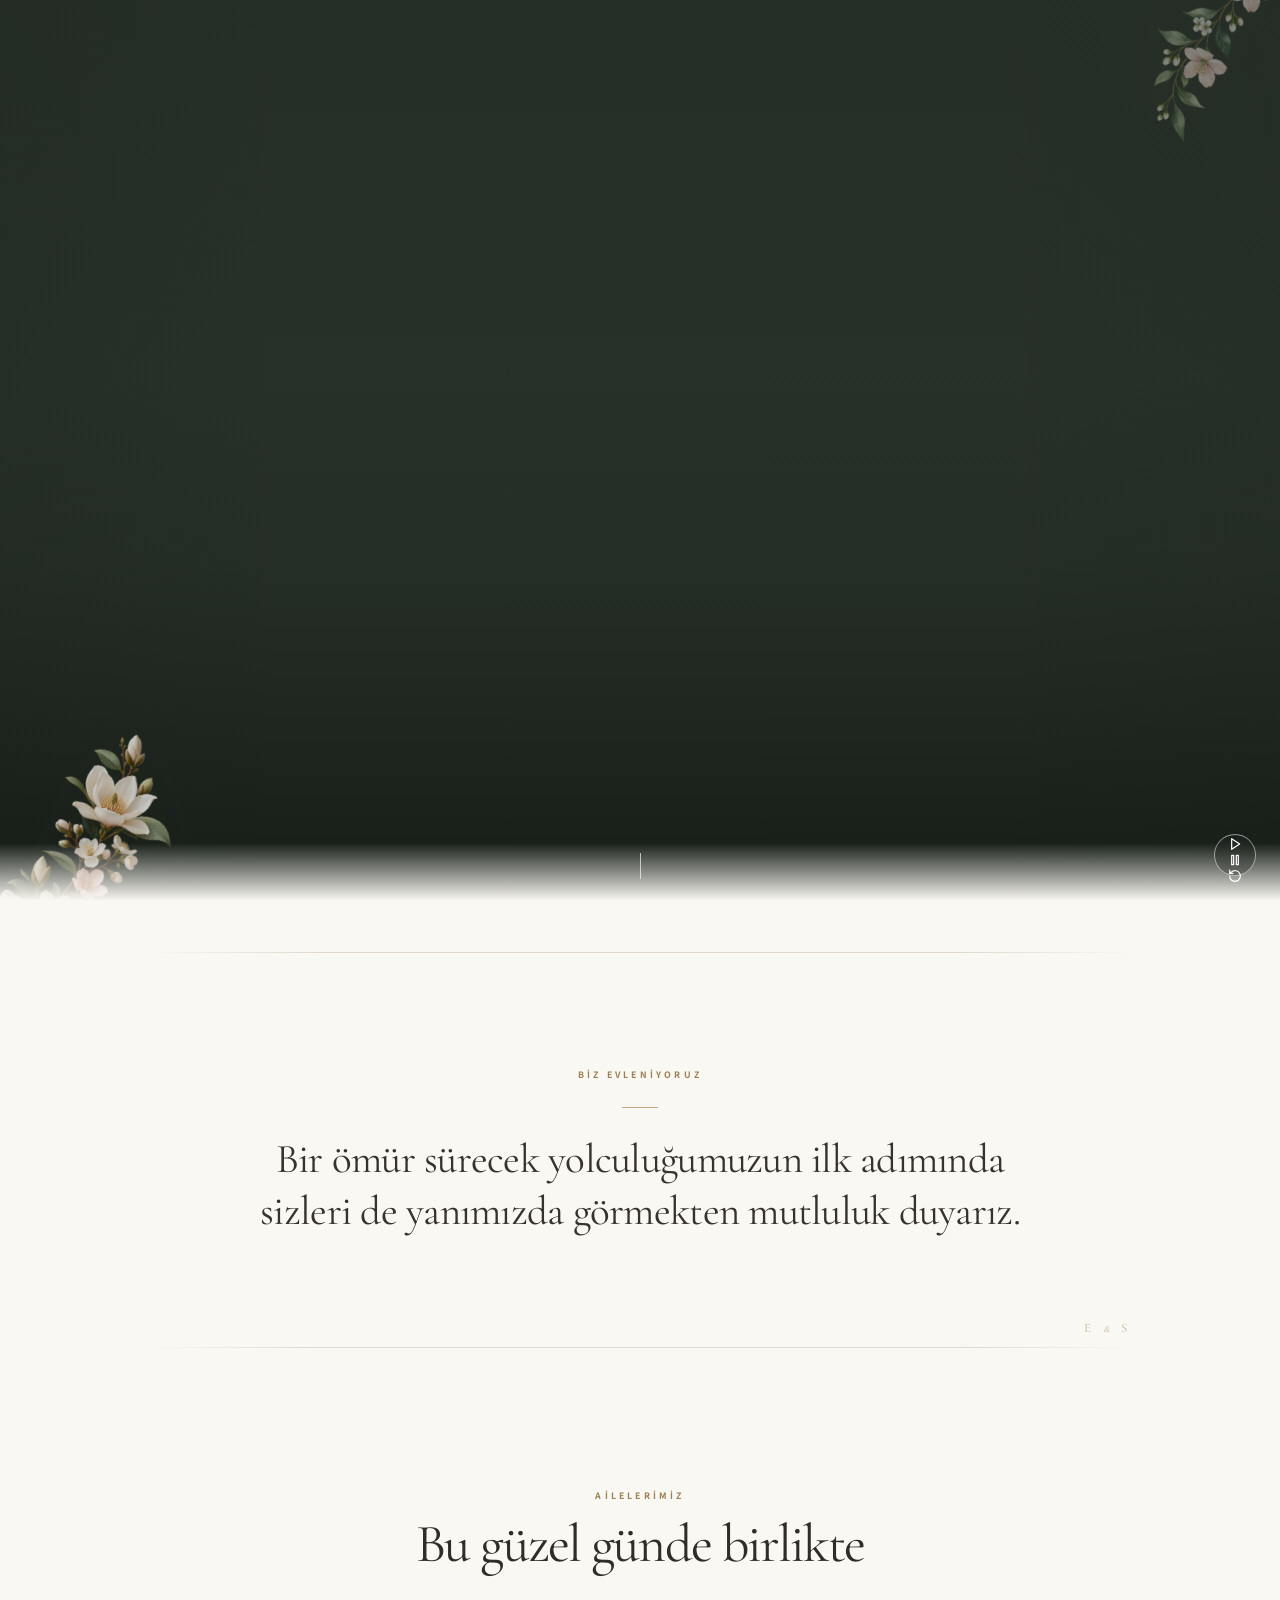
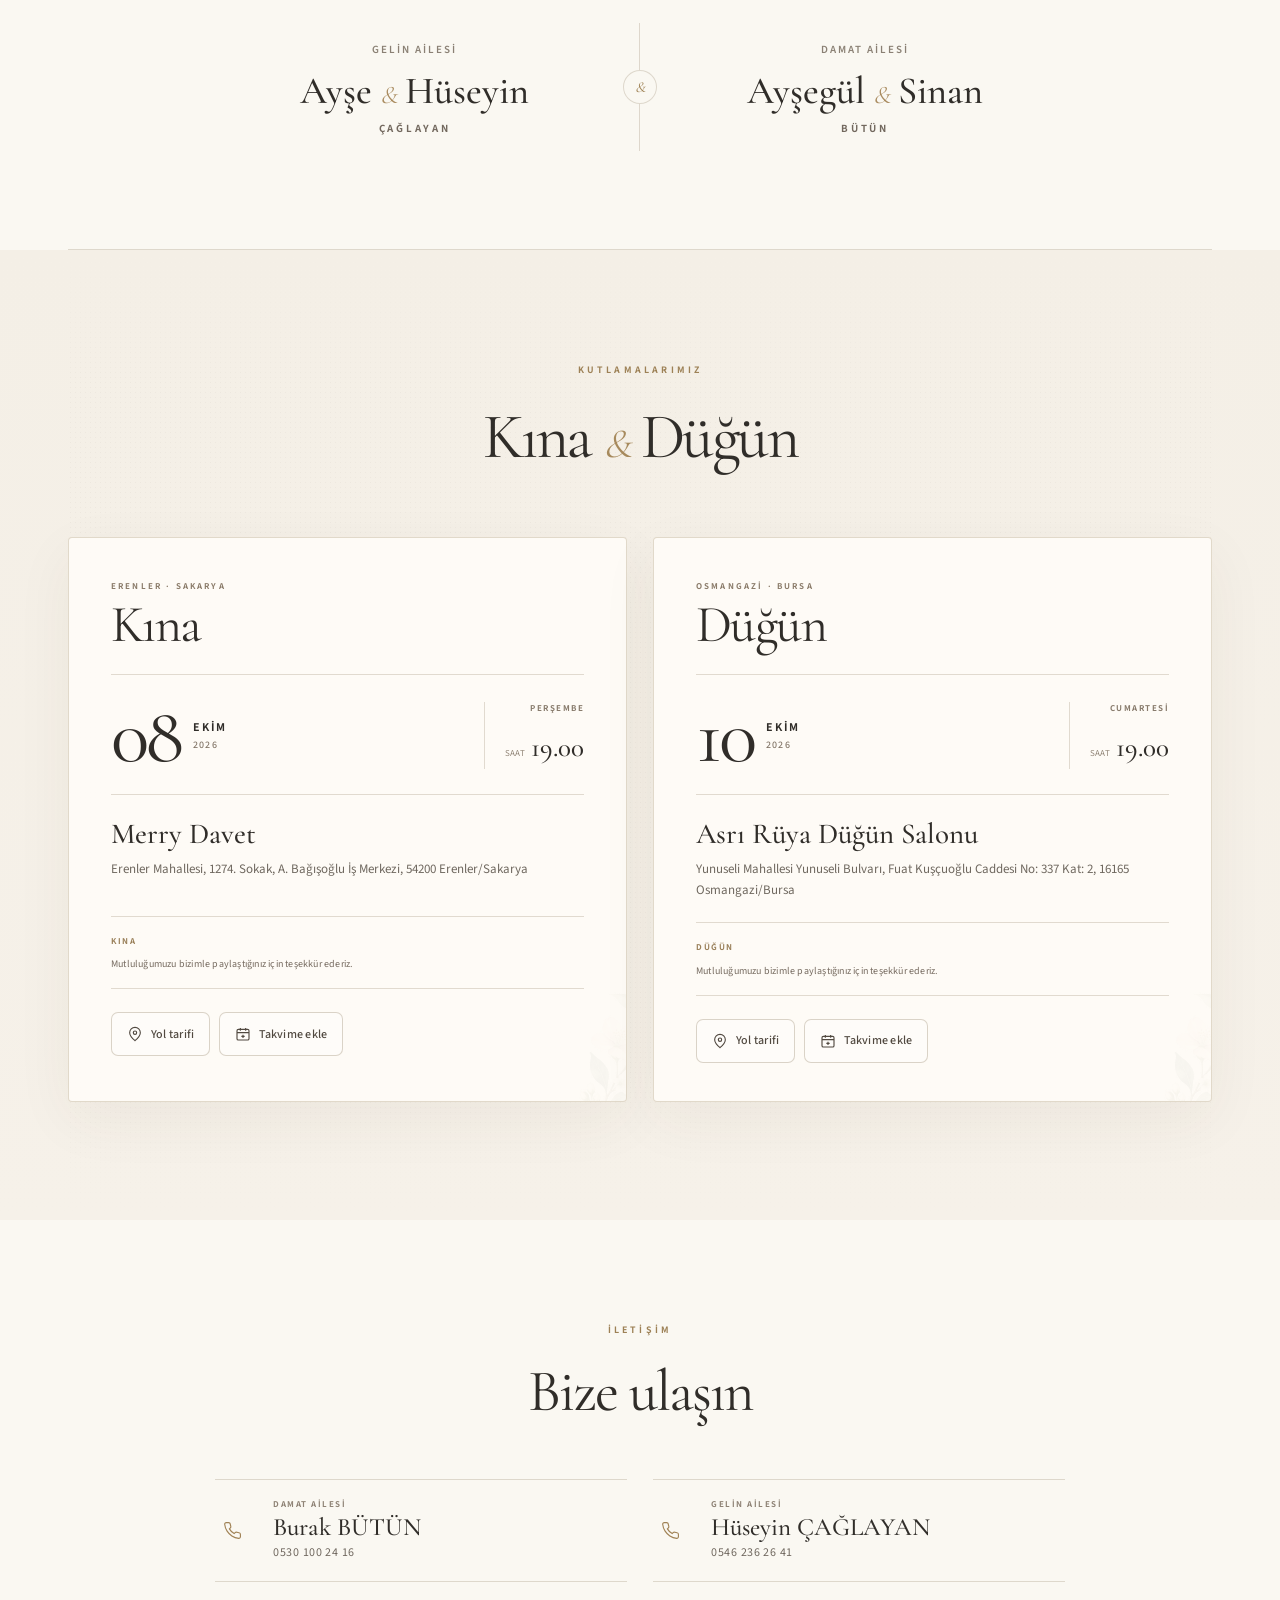
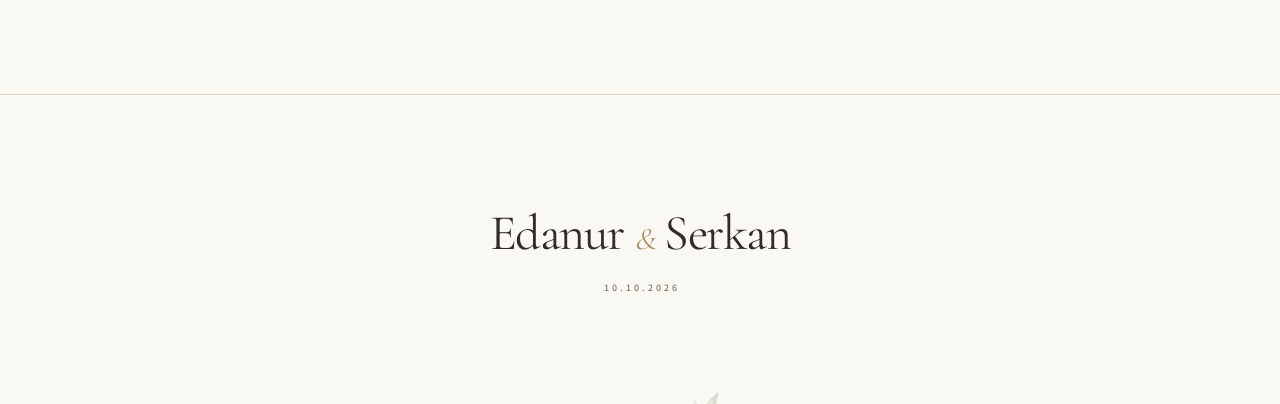
==== commit b2dd2477: "Add files via upload" ====
--- a/docs/index.html
+++ b/docs/index.html
@@ -15,155 +15,149 @@
   <script defer src="script.js"></script>
 </head>
 <body>
-  <noscript><style>.scene-controls{display:none!important}.reveal{opacity:1!important;transform:none!important}</style></noscript>
+  <noscript><style>.scene-controls{display:none!important}.reveal{opacity:1!important;transform:none!important}.hero-copy{opacity:1!important;transform:translate(-50%,0)!important}</style></noscript>
   <a class="skip-link" href="#bilgiler">İçeriğe geç</a>
 
   <main class="invitation-page" id="ana-icerik">
-    <article class="invitation-shell">
-      <section class="hero-stage" aria-labelledby="couple-heading">
-        <figure class="meeting-scene" aria-label="Edanur ve Serkan'ın düğün animasyonu">
-          <div class="scene-frame"><div class="scene-image-window">
-            <picture class="scene-start-poster" aria-hidden="true">
-              <source srcset="images/couple-story-mobile-poster.webp" media="(max-width:767px)" />
-              <img src="images/couple-story-poster.webp" width="1920" height="1080" alt="" fetchpriority="high" />
-            </picture>
-            <video class="couple-video" muted playsinline preload="metadata" aria-label="Edanur ve Serkan karakterlerinin gülümseyerek yakınlaşıp el ele tuttuğu kısa animasyon">
-              <source src="videos/couple-story-mobile.mp4" media="(max-width:767px)" type="video/mp4" />
-              <source src="videos/couple-story.mp4" type="video/mp4" />
-            </video>
-            <picture class="scene-end-poster" aria-hidden="true">
-              <source srcset="images/couple-story-mobile-end.webp" media="(max-width:767px)" />
-              <img src="images/couple-story-end.webp" width="1920" height="1080" alt="" />
-            </picture>
-            <div class="scene-error" hidden role="alert"><p>Edanur &amp; Serkan</p><span>Video yüklenemedi. Sayfayı yenileyebilirsiniz.</span></div>
-            <div class="scene-controls">
-              <button type="button" class="motion-button" aria-label="Videoyu duraklat" data-video-toggle>
-                <svg data-icon-play viewBox="0 0 24 24" width="18" height="18" fill="none" stroke="currentColor" stroke-width="2" stroke-linecap="round" stroke-linejoin="round" aria-hidden="true" hidden><polygon points="6 3 20 12 6 21 6 3"/></svg>
-                <svg data-icon-pause viewBox="0 0 24 24" width="18" height="18" fill="none" stroke="currentColor" stroke-width="2" stroke-linecap="round" stroke-linejoin="round" aria-hidden="true"><rect x="6" y="4" width="4" height="16"/><rect x="14" y="4" width="4" height="16"/></svg>
-                <svg data-icon-replay viewBox="0 0 24 24" width="18" height="18" fill="none" stroke="currentColor" stroke-width="2" stroke-linecap="round" stroke-linejoin="round" aria-hidden="true" hidden><path d="M3 12a9 9 0 1 0 3-6.7L3 8"/><path d="M3 3v5h5"/></svg>
-              </button>
-            </div>
-          </div></div>
-        </figure>
+    <section class="hero-stage" aria-labelledby="couple-heading">
+      <figure class="meeting-scene" aria-label="Edanur ve Serkan'ın düğün animasyonu">
+        <picture class="scene-start-poster" aria-hidden="true">
+          <source srcset="images/couple-story-mobile-poster.webp" media="(max-width:767px)" />
+          <img src="images/couple-story-poster.webp" width="1920" height="1080" alt="" fetchpriority="high" />
+        </picture>
+        <video class="couple-video" muted playsinline preload="metadata" aria-label="Edanur ve Serkan karakterlerinin düğün bahçesindeki kısa animasyonu">
+          <source src="videos/couple-story-mobile.mp4" media="(max-width:767px)" type="video/mp4" />
+          <source src="videos/couple-story.mp4" type="video/mp4" />
+        </video>
+        <picture class="scene-end-poster" aria-hidden="true">
+          <source srcset="images/couple-story-mobile-end.webp" media="(max-width:767px)" />
+          <img src="images/couple-story-end.webp" width="1920" height="1080" alt="" />
+        </picture>
+        <div class="scene-controls">
+          <button type="button" class="motion-button" aria-label="Videoyu duraklat" data-video-toggle>
+            <svg data-icon-play viewBox="0 0 24 24" width="16" height="16" fill="none" stroke="currentColor" stroke-width="1.8" stroke-linecap="round" stroke-linejoin="round" aria-hidden="true" hidden><polygon points="7 4 19 12 7 20 7 4"/></svg>
+            <svg data-icon-pause viewBox="0 0 24 24" width="16" height="16" fill="none" stroke="currentColor" stroke-width="1.8" stroke-linecap="round" stroke-linejoin="round" aria-hidden="true"><rect x="7" y="5" width="3" height="14"/><rect x="14" y="5" width="3" height="14"/></svg>
+            <svg data-icon-replay viewBox="0 0 24 24" width="16" height="16" fill="none" stroke="currentColor" stroke-width="1.8" stroke-linecap="round" stroke-linejoin="round" aria-hidden="true" hidden><path d="M4 12a8 8 0 1 0 2.7-6L4 8"/><path d="M4 3v5h5"/></svg>
+          </button>
+        </div>
+      </figure>
 
-        <div class="hero-ambient" aria-hidden="true"></div>
-        <div class="hero-shade" aria-hidden="true"></div>
+      <div class="hero-shade" aria-hidden="true"></div>
+      <img class="hero-flower hero-flower-left" src="images/bahar-3d.webp" width="900" height="900" alt="" fetchpriority="high" />
+      <img class="hero-flower hero-flower-right" src="images/botanik-dal.webp" width="720" height="720" alt="" fetchpriority="high" />
 
-        <div class="hero-floral-layer hero-floral-back" aria-hidden="true">
-          <img src="images/bahar-3d.webp" width="900" height="900" alt="" fetchpriority="high" />
-          <img src="images/bahar-3d.webp" width="900" height="900" alt="" fetchpriority="high" />
+      <div class="hero-copy">
+        <h1 id="couple-heading"><span>Edanur</span><i>&amp;</i><span>Serkan</span></h1>
+        <p class="hero-date"><time datetime="2026-10-10T19:00:00+03:00">10.10.2026</time></p>
+      </div>
+      <a class="hero-scroll" href="#bilgiler" aria-label="Davetiye bilgilerine geç"><span aria-hidden="true"></span></a>
+      <div class="hero-transition" aria-hidden="true"></div>
+    </section>
+
+    <div class="content-body" id="bilgiler">
+      <section class="garden-intro reveal" aria-label="Davetimiz">
+        <p class="section-kicker">BİZ EVLENİYORUZ</p>
+        <span class="intro-rule" aria-hidden="true"></span>
+        <p class="invitation-line">Bir ömür sürecek yolculuğumuzun ilk adımında sizleri de yanımızda görmekten mutluluk duyarız.</p>
+        <span class="intro-monogram" aria-hidden="true">E <i>&amp;</i> S</span>
+      </section>
+
+      <section class="family-section reveal" aria-labelledby="family-heading">
+        <p class="section-kicker">AİLELERİMİZ</p>
+        <h2 id="family-heading">Bu güzel günde birlikte</h2>
+        <div class="family-grid">
+          <div class="family">
+            <p class="family-label">Gelin Ailesi</p>
+            <p class="family-names"><span>Ayşe</span><i>&amp;</i><span>Hüseyin</span></p>
+            <p class="family-surname">ÇAĞLAYAN</p>
+          </div>
+          <span class="family-divider" aria-hidden="true"><i>&amp;</i></span>
+          <div class="family">
+            <p class="family-label">Damat Ailesi</p>
+            <p class="family-names"><span>Ayşegül</span><i>&amp;</i><span>Sinan</span></p>
+            <p class="family-surname">BÜTÜN</p>
+          </div>
         </div>
-        <div class="hero-floral-layer hero-floral-mid" aria-hidden="true">
-          <img src="images/bahar-3d.webp" width="900" height="900" alt="" fetchpriority="high" />
-          <img src="images/bahar-3d.webp" width="900" height="900" alt="" fetchpriority="high" />
-        </div>
-        <div class="hero-floral-layer hero-floral-front" aria-hidden="true">
-          <img src="images/bahar-3d.webp" width="900" height="900" alt="" fetchpriority="high" />
+      </section>
+
+      <section class="events-section reveal" aria-labelledby="events-heading">
+        <div class="events-heading">
+          <p class="section-kicker">KUTLAMALARIMIZ</p>
+          <h2 id="events-heading">Kına <i>&amp;</i> Düğün</h2>
         </div>
 
-        <div class="hero-copy">
-          <p class="hero-prelude">Düğün Davetiyesi</p>
-          <h1 id="couple-heading"><span>Edanur</span><i>&amp;</i><span>Serkan</span></h1>
-          <p class="hero-date"><time datetime="2026-10-10T19:00:00+03:00">10.10.2026</time></p>
+        <div class="event-grid">
+          <section class="event" aria-labelledby="henna-heading" data-countdown="2026-10-08T19:00:00+03:00" data-event-name="Kına">
+            <header class="event-header">
+              <p class="event-city">ERENLER · SAKARYA</p>
+              <h3 id="henna-heading">Kına</h3>
+            </header>
+            <div class="event-date-row">
+              <time class="event-date" datetime="2026-10-08T19:00:00+03:00"><strong>08</strong><span>EKİM<small>2026</small></span></time>
+              <div class="event-meta"><p>PERŞEMBE</p><p><span>SAAT</span><strong>19.00</strong></p></div>
+            </div>
+            <div class="event-place">
+              <h4>Merry Davet</h4>
+              <p>Erenler Mahallesi, 1274. Sokak, A. Bağışoğlu İş Merkezi, 54200 Erenler/Sakarya</p>
+            </div>
+            <div class="countdown-line" aria-label="Kına için geri sayım"><span class="countdown-label">Kınaya kalan</span><p data-countdown-values>Hesaplanıyor…</p></div>
+            <div class="event-actions">
+              <a href="https://www.google.com/maps/dir/?api=1&amp;destination=40.742401195028755%2C30.407837855861647" target="_blank" rel="noopener noreferrer">
+                <svg viewBox="0 0 24 24" width="16" height="16" fill="none" stroke="currentColor" stroke-width="1.7" aria-hidden="true"><path d="M20 10c0 5-8 12-8 12S4 15 4 10a8 8 0 1 1 16 0Z"/><circle cx="12" cy="10" r="2.5"/></svg>Yol tarifi
+              </a>
+              <a href="calendar/kina.ics" download="kina-edanur-serkan.ics">
+                <svg viewBox="0 0 24 24" width="16" height="16" fill="none" stroke="currentColor" stroke-width="1.7" aria-hidden="true"><rect x="3" y="5" width="18" height="16" rx="2"/><path d="M16 3v4M8 3v4M3 10h18M12 13v5M9.5 15.5h5"/></svg>Takvime ekle
+              </a>
+            </div>
+          </section>
+
+          <section class="event" aria-labelledby="wedding-heading" data-countdown="2026-10-10T19:00:00+03:00" data-event-name="Düğün">
+            <header class="event-header">
+              <p class="event-city">OSMANGAZİ · BURSA</p>
+              <h3 id="wedding-heading">Düğün</h3>
+            </header>
+            <div class="event-date-row">
+              <time class="event-date" datetime="2026-10-10T19:00:00+03:00"><strong>10</strong><span>EKİM<small>2026</small></span></time>
+              <div class="event-meta"><p>CUMARTESİ</p><p><span>SAAT</span><strong>19.00</strong></p></div>
+            </div>
+            <div class="event-place">
+              <h4>Asrı Rüya Düğün Salonu</h4>
+              <p>Yunuseli Mahallesi Yunuseli Bulvarı, Fuat Kuşçuoğlu Caddesi No: 337 Kat: 2, 16165 Osmangazi/Bursa</p>
+            </div>
+            <div class="countdown-line" aria-label="Düğün için geri sayım"><span class="countdown-label">Düğüne kalan</span><p data-countdown-values>Hesaplanıyor…</p></div>
+            <div class="event-actions">
+              <a href="https://www.google.com/maps/dir/?api=1&amp;destination=40.25714435224327%2C29.01953666991371" target="_blank" rel="noopener noreferrer">
+                <svg viewBox="0 0 24 24" width="16" height="16" fill="none" stroke="currentColor" stroke-width="1.7" aria-hidden="true"><path d="M20 10c0 5-8 12-8 12S4 15 4 10a8 8 0 1 1 16 0Z"/><circle cx="12" cy="10" r="2.5"/></svg>Yol tarifi
+              </a>
+              <a href="calendar/dugun.ics" download="dugun-edanur-serkan.ics">
+                <svg viewBox="0 0 24 24" width="16" height="16" fill="none" stroke="currentColor" stroke-width="1.7" aria-hidden="true"><rect x="3" y="5" width="18" height="16" rx="2"/><path d="M16 3v4M8 3v4M3 10h18M12 13v5M9.5 15.5h5"/></svg>Takvime ekle
+              </a>
+            </div>
+          </section>
         </div>
-        <a class="hero-scroll" href="#bilgiler" aria-label="Davetiye bilgilerine geç"><span>Keşfet</span><i aria-hidden="true"></i></a>
-        <div class="hero-transition" aria-hidden="true"></div>
       </section>
 
-      <div class="content-body" id="bilgiler">
-        <section class="garden-intro reveal" aria-label="Davetimiz">
-          <div class="paper-halo" aria-hidden="true"></div>
-          <img class="intro-flower intro-flower-left" src="images/bahar-3d.webp" width="900" height="900" alt="" loading="lazy" />
-          <img class="intro-flower intro-flower-right" src="images/botanik-dal.webp" width="900" height="900" alt="" loading="lazy" />
-          <p class="section-kicker">BİZ EVLENİYORUZ</p>
-          <span class="editorial-mark" aria-hidden="true">E <i>&amp;</i> S</span>
-          <p class="invitation-line">Bir ömür sürecek yolculuğumuzun ilk adımında sizleri de yanımızda görmekten mutluluk duyarız.</p>
-          <p class="intro-date">08 — 10 · EKİM · 2026</p>
-        </section>
+      <section class="contact-section reveal" aria-labelledby="contact-heading">
+        <p class="section-kicker">İLETİŞİM</p>
+        <h2 id="contact-heading">Bize ulaşın</h2>
+        <div class="contact-grid">
+          <a class="contact-person" href="tel:+905301002416">
+            <svg viewBox="0 0 24 24" width="19" height="19" fill="none" stroke="currentColor" stroke-width="1.45" aria-hidden="true"><path d="M22 16.92v3a2 2 0 0 1-2.18 2 19.79 19.79 0 0 1-8.63-3.07 19.5 19.5 0 0 1-6-6A19.79 19.79 0 0 1 2.12 4.18 2 2 0 0 1 4.11 2h3a2 2 0 0 1 2 1.72c.13.96.36 1.9.69 2.8a2 2 0 0 1-.45 2.11L8.09 9.91a16 16 0 0 0 6 6l1.28-1.28a2 2 0 0 1 2.11-.45c.9.33 1.84.56 2.8.69A2 2 0 0 1 22 16.92Z"/></svg>
+            <span><small>Damat Ailesi</small><strong>Burak BÜTÜN</strong><em>0530 100 24 16</em></span>
+          </a>
+          <a class="contact-person" href="tel:+905462362641">
+            <svg viewBox="0 0 24 24" width="19" height="19" fill="none" stroke="currentColor" stroke-width="1.45" aria-hidden="true"><path d="M22 16.92v3a2 2 0 0 1-2.18 2 19.79 19.79 0 0 1-8.63-3.07 19.5 19.5 0 0 1-6-6A19.79 19.79 0 0 1 2.12 4.18 2 2 0 0 1 4.11 2h3a2 2 0 0 1 2 1.72c.13.96.36 1.9.69 2.8a2 2 0 0 1-.45 2.11L8.09 9.91a16 16 0 0 0 6 6l1.28-1.28a2 2 0 0 1 2.11-.45c.9.33 1.84.56 2.8.69A2 2 0 0 1 22 16.92Z"/></svg>
+            <span><small>Gelin Ailesi</small><strong>Hüseyin ÇAĞLAYAN</strong><em>0546 236 26 41</em></span>
+          </a>
+        </div>
+      </section>
+    </div>
 
-        <section class="family-section reveal" aria-labelledby="family-heading">
-          <p class="section-kicker">Birlikte</p>
-          <h2 id="family-heading">Ailelerimiz</h2>
-          <div class="family-grid">
-            <div class="family">
-              <p class="family-label">Gelin Ailesi</p>
-              <p class="family-names"><span>Ayşe</span><i>&amp;</i><span>Hüseyin</span></p>
-              <p class="family-surname">ÇAĞLAYAN</p>
-              <span class="family-bridge" aria-hidden="true"><i>&amp;</i></span>
-            </div>
-            <div class="family">
-              <p class="family-label">Damat Ailesi</p>
-              <p class="family-names"><span>Ayşegül</span><i>&amp;</i><span>Sinan</span></p>
-              <p class="family-surname">BÜTÜN</p>
-            </div>
-          </div>
-        </section>
-
-        <section class="events-section reveal" aria-label="Kına ve düğün bilgileri">
-          <div class="events-heading">
-            <p class="section-kicker">Kutlama Takvimi</p>
-            <h2>İki özel akşam,<br /><i>tek bir hikâye.</i></h2>
-          </div>
-          <div class="event-grid">
-            <section class="event event-henna" aria-labelledby="henna-heading" data-countdown="2026-10-08T19:00:00+03:00" data-event-name="Kına">
-              <span class="event-index" aria-hidden="true">01</span>
-              <header class="event-header"><div><p class="event-city">Erenler · Sakarya</p><h3 id="henna-heading">Kına</h3></div><span class="event-foil" aria-hidden="true"></span></header>
-              <div class="event-date-row">
-                <time class="event-date" datetime="2026-10-08T19:00:00+03:00"><strong>08</strong><span>EKİM<small>2026</small></span></time>
-                <div class="event-day-time"><p>PERŞEMBE</p><p class="event-time"><span>Başlangıç</span><strong>19.00</strong></p></div>
-              </div>
-              <div class="event-place"><h4 class="event-venue">Merry Davet</h4><p class="event-address">Erenler Mahallesi, 1274. Sokak, A. Bağışoğlu İş Merkezi, 54200 Erenler/Sakarya</p></div>
-              <aside class="celebration-countdown" aria-label="Kına için geri sayım"><p class="countdown-title">Kınaya kalan</p><p class="countdown-values" data-countdown-values><span>Hesaplanıyor…</span></p></aside>
-              <div class="event-actions">
-                <a class="map-link" href="https://www.google.com/maps/dir/?api=1&amp;destination=40.742401195028755%2C30.407837855861647" target="_blank" rel="noopener noreferrer" aria-label="Kına: Merry Davet için Google Haritalar’da yol tarifi, yeni sekme">
-                  <svg viewBox="0 0 24 24" width="17" height="17" fill="none" stroke="currentColor" stroke-width="1.8" aria-hidden="true"><path d="M20 10c0 5-8 12-8 12S4 15 4 10a8 8 0 1 1 16 0Z"/><circle cx="12" cy="10" r="2.6"/></svg>Yol tarifi
-                  <svg viewBox="0 0 24 24" width="14" height="14" fill="none" stroke="currentColor" stroke-width="1.8" aria-hidden="true"><path d="M7 17 17 7M7 7h10v10"/></svg>
-                </a>
-                <a class="calendar-link" href="calendar/kina.ics" download="kina-edanur-serkan.ics" aria-label="Kına tarihini takvime ekle">
-                  <svg viewBox="0 0 24 24" width="17" height="17" fill="none" stroke="currentColor" stroke-width="1.8" aria-hidden="true"><rect x="3" y="5" width="18" height="16" rx="2"/><path d="M16 3v4M8 3v4M3 10h18M12 13v5M9.5 15.5h5"/></svg>Takvime ekle
-                </a>
-              </div>
-            </section>
-
-            <section class="event event-wedding" aria-labelledby="wedding-heading" data-countdown="2026-10-10T19:00:00+03:00" data-event-name="Düğün">
-              <span class="event-index" aria-hidden="true">02</span>
-              <header class="event-header"><div><p class="event-city">Osmangazi · Bursa</p><h3 id="wedding-heading">Düğün</h3></div><span class="event-foil" aria-hidden="true"></span></header>
-              <div class="event-date-row">
-                <time class="event-date" datetime="2026-10-10T19:00:00+03:00"><strong>10</strong><span>EKİM<small>2026</small></span></time>
-                <div class="event-day-time"><p>CUMARTESİ</p><p class="event-time"><span>Başlangıç</span><strong>19.00</strong></p></div>
-              </div>
-              <div class="event-place"><h4 class="event-venue">Asrı Rüya Düğün Salonu</h4><p class="event-address">Yunuseli Mahallesi Yunuseli Bulvarı, Fuat Kuşçuoğlu Caddesi No: 337 Kat: 2, 16165 Osmangazi/Bursa</p></div>
-              <aside class="celebration-countdown" aria-label="Düğün için geri sayım"><p class="countdown-title">Düğüne kalan</p><p class="countdown-values" data-countdown-values><span>Hesaplanıyor…</span></p></aside>
-              <div class="event-actions">
-                <a class="map-link" href="https://www.google.com/maps/dir/?api=1&amp;destination=40.25714435224327%2C29.01953666991371" target="_blank" rel="noopener noreferrer" aria-label="Düğün: Asrı Rüya Düğün Salonu için Google Haritalar’da yol tarifi, yeni sekme">
-                  <svg viewBox="0 0 24 24" width="17" height="17" fill="none" stroke="currentColor" stroke-width="1.8" aria-hidden="true"><path d="M20 10c0 5-8 12-8 12S4 15 4 10a8 8 0 1 1 16 0Z"/><circle cx="12" cy="10" r="2.6"/></svg>Yol tarifi
-                  <svg viewBox="0 0 24 24" width="14" height="14" fill="none" stroke="currentColor" stroke-width="1.8" aria-hidden="true"><path d="M7 17 17 7M7 7h10v10"/></svg>
-                </a>
-                <a class="calendar-link" href="calendar/dugun.ics" download="dugun-edanur-serkan.ics" aria-label="Düğün tarihini takvime ekle">
-                  <svg viewBox="0 0 24 24" width="17" height="17" fill="none" stroke="currentColor" stroke-width="1.8" aria-hidden="true"><rect x="3" y="5" width="18" height="16" rx="2"/><path d="M16 3v4M8 3v4M3 10h18M12 13v5M9.5 15.5h5"/></svg>Takvime ekle
-                </a>
-              </div>
-            </section>
-          </div>
-        </section>
-
-        <section class="contact-section reveal" aria-labelledby="contact-heading">
-          <p class="section-kicker">Bize Ulaşın</p>
-          <h2 id="contact-heading">İletişim</h2>
-          <div class="contact-grid">
-            <a class="contact-person" href="tel:+905301002416" aria-label="Burak BÜTÜN, 0530 100 24 16, ara"><span class="contact-icon"><svg viewBox="0 0 24 24" width="18" height="18" fill="none" stroke="currentColor" stroke-width="1.35" aria-hidden="true"><path d="M22 16.92v3a2 2 0 0 1-2.18 2 19.79 19.79 0 0 1-8.63-3.07 19.5 19.5 0 0 1-6-6A19.79 19.79 0 0 1 2.12 4.18 2 2 0 0 1 4.11 2h3a2 2 0 0 1 2 1.72c.13.96.36 1.9.69 2.8a2 2 0 0 1-.45 2.11L8.09 9.91a16 16 0 0 0 6 6l1.28-1.28a2 2 0 0 1 2.11-.45c.9.33 1.84.56 2.8.69A2 2 0 0 1 22 16.92Z"/></svg></span><span class="contact-copy"><span>Damat Ailesi</span><strong>Burak BÜTÜN</strong><span class="contact-phone">0530 100 24 16</span></span></a>
-            <a class="contact-person" href="tel:+905462362641" aria-label="Hüseyin ÇAĞLAYAN, 0546 236 26 41, ara"><span class="contact-icon"><svg viewBox="0 0 24 24" width="18" height="18" fill="none" stroke="currentColor" stroke-width="1.35" aria-hidden="true"><path d="M22 16.92v3a2 2 0 0 1-2.18 2 19.79 19.79 0 0 1-8.63-3.07 19.5 19.5 0 0 1-6-6A19.79 19.79 0 0 1 2.12 4.18 2 2 0 0 1 4.11 2h3a2 2 0 0 1 2 1.72c.13.96.36 1.9.69 2.8a2 2 0 0 1-.45 2.11L8.09 9.91a16 16 0 0 0 6 6l1.28-1.28a2 2 0 0 1 2.11-.45c.9.33 1.84.56 2.8.69A2 2 0 0 1 22 16.92Z"/></svg></span><span class="contact-copy"><span>Gelin Ailesi</span><strong>Hüseyin ÇAĞLAYAN</strong><span class="contact-phone">0546 236 26 41</span></span></a>
-          </div>
-        </section>
-      </div>
-
-      <footer class="site-footer reveal">
-        <img src="images/bahar-3d.webp" width="900" height="900" alt="" loading="lazy" />
-        <div class="footer-rule" aria-hidden="true"><span></span></div>
-        <p>Edanur <i>&amp;</i> Serkan</p>
-        <span>10.10.2026</span>
-      </footer>
-    </article>
+    <footer class="site-footer reveal">
+      <img src="images/botanik-dal.webp" width="720" height="720" alt="" loading="lazy" />
+      <p>Edanur <i>&amp;</i> Serkan</p>
+      <span>10.10.2026</span>
+    </footer>
   </main>
 </body>
 </html>
--- a/docs/styles.css
+++ b/docs/styles.css
@@ -1,30 +1,16 @@
-@font-face{
-  font-family:"Cormorant Garamond";
-  src:url("fonts/cormorant-garamond.woff2") format("woff2");
-  font-weight:300 700;
-  font-style:normal;
-  font-display:swap;
-}
-@font-face{
-  font-family:"Source Sans 3";
-  src:url("fonts/source-sans-3.woff2") format("woff2");
-  font-weight:200 900;
-  font-style:normal;
-  font-display:swap;
-}
+@font-face{font-family:"Cormorant Garamond";src:url("fonts/cormorant-garamond.woff2") format("woff2");font-weight:300 700;font-style:normal;font-display:swap}
+@font-face{font-family:"Source Sans 3";src:url("fonts/source-sans-3.woff2") format("woff2");font-weight:200 900;font-style:normal;font-display:swap}
 
 :root{
-  --ivory:#faf8f2;
-  --ivory-deep:#f2ede3;
-  --paper:#fffdf8;
-  --champagne:#b89b6b;
-  --champagne-soft:#d8c8aa;
-  --champagne-faint:#e8dfcf;
-  --nude:#d9cabe;
-  --ink:#302d29;
-  --ink-soft:#756e65;
-  --green:#38473d;
-  --line:rgba(131,111,80,.22);
+  --ivory:#FAF8F2;
+  --paper:#FFFDF8;
+  --paper-deep:#F4EFE6;
+  --champagne:#AF9161;
+  --champagne-soft:#D8C9B2;
+  --nude:#E8DDD4;
+  --ink:#302D29;
+  --ink-soft:#6E675E;
+  --line:rgba(123,101,70,.22);
   --serif:"Cormorant Garamond",Georgia,"Times New Roman",serif;
   --sans:"Source Sans 3",Arial,sans-serif;
   --pointer-x:0;
@@ -32,314 +18,54 @@
   --hero-scroll:0;
   color-scheme:light;
 }
-
 *{box-sizing:border-box}
 html{scroll-behavior:smooth;background:var(--ivory);overflow-x:hidden}
 body{margin:0;background:var(--ivory);color:var(--ink);font-family:var(--sans);font-size:17px;line-height:1.6;overflow-x:hidden;-webkit-font-smoothing:antialiased;text-rendering:optimizeLegibility}
-a{color:inherit;text-decoration:none}
-button{font:inherit}
-img,video{display:block;max-width:100%}
-::selection{background:#d8c8aa;color:#2f2b26}
+img,video{display:block;max-width:100%}a{color:inherit;text-decoration:none}button{font:inherit}p,h1,h2,h3,h4,figure{margin:0}
+::selection{background:#DCCDB7;color:#2F2B27}
+.skip-link{position:fixed;left:18px;top:18px;z-index:1000;padding:9px 13px;background:var(--paper);border:1px solid var(--line);transform:translateY(-160%)}.skip-link:focus{transform:translateY(0)}
 
-.skip-link{position:fixed;left:18px;top:18px;z-index:1000;padding:9px 13px;background:var(--paper);color:var(--ink);border:1px solid var(--line);transform:translateY(-160%);transition:transform .2s ease}
-.skip-link:focus{transform:translateY(0)}
+/* HERO — video first, decoration second */
+.hero-stage{position:relative;isolation:isolate;width:100%;height:100vh;height:100svh;min-height:620px;overflow:hidden;background:#283129;color:#fffdf8}
+.meeting-scene,.scene-start-poster,.scene-end-poster,.couple-video{position:absolute;inset:0;width:100%;height:100%}
+.meeting-scene{overflow:hidden}.scene-start-poster,.scene-end-poster{z-index:1;pointer-events:none;transition:opacity .7s ease}.scene-start-poster img,.scene-end-poster img,.couple-video{width:100%;height:100%;object-fit:cover;object-position:center 47%}
+.couple-video{z-index:2;opacity:0;background:#283129;transition:opacity .65s ease}.couple-video.is-ready{opacity:1}.meeting-scene.is-started .scene-start-poster{opacity:0}.scene-end-poster{z-index:3;opacity:0}.scene-end-poster.is-visible{opacity:1}
+.scene-controls{position:absolute;right:24px;bottom:24px;z-index:16}.motion-button{width:42px;height:42px;display:grid;place-items:center;border:1px solid rgba(255,255,255,.52);border-radius:50%;background:rgba(26,31,26,.27);color:#fff;backdrop-filter:blur(8px);cursor:pointer;transition:background .25s ease,transform .25s ease}.motion-button:hover{background:rgba(26,31,26,.42);transform:translateY(-1px)}.motion-button:focus-visible,.hero-scroll:focus-visible,.event-actions a:focus-visible,.contact-person:focus-visible{outline:2px solid #fff3d8;outline-offset:4px}
+.hero-shade{position:absolute;inset:0;z-index:5;pointer-events:none;background:linear-gradient(180deg,rgba(12,19,14,.08) 0%,rgba(12,19,14,.015) 42%,rgba(12,19,14,.10) 63%,rgba(12,19,14,.65) 100%)}
+.hero-shade::after{content:"";position:absolute;inset:0;background:linear-gradient(90deg,rgba(17,22,17,.09),transparent 24%,transparent 76%,rgba(17,22,17,.07))}
+.hero-flower{position:absolute;z-index:7;pointer-events:none;height:auto;filter:drop-shadow(0 16px 24px rgba(31,27,21,.18));will-change:transform;transition:opacity .3s ease}
+.hero-flower-left{width:clamp(210px,21vw,340px);left:-7%;bottom:-13%;opacity:.78;transform:translate(calc(var(--pointer-x) * 2px),calc(var(--pointer-y) * 1px + var(--hero-scroll) * 14px)) rotate(-12deg)}
+.hero-flower-right{width:clamp(160px,16vw,250px);right:-5%;top:-8%;opacity:.45;filter:blur(.5px) drop-shadow(0 14px 20px rgba(31,27,21,.12));transform:translate(calc(var(--pointer-x) * -1.5px),calc(var(--pointer-y) * -1px + var(--hero-scroll) * 8px)) rotate(170deg)}
+.hero-copy{position:absolute;z-index:11;left:50%;bottom:7.5%;width:min(94vw,1180px);text-align:center;color:#fffdf8;transform:translate(-50%,12px);opacity:0;transition:opacity .9s cubic-bezier(.22,.61,.36,1),transform .9s cubic-bezier(.22,.61,.36,1);text-shadow:0 2px 24px rgba(12,15,12,.32);pointer-events:none}.hero-copy.is-revealed{opacity:1;transform:translate(-50%,0)}
+.hero-copy h1{display:flex;justify-content:center;align-items:baseline;gap:.18em;font-family:var(--serif);font-size:clamp(66px,7vw,110px);font-weight:400;line-height:.95;letter-spacing:-.045em}.hero-copy h1 span{white-space:nowrap}.hero-copy h1 i{font-size:.52em;font-weight:300;color:#F0DEC0;font-style:italic;letter-spacing:0}.hero-date{margin-top:20px;font-size:13px;font-weight:500;letter-spacing:.34em;transform:translateX(.17em)}
+.hero-scroll{position:absolute;left:50%;bottom:20px;z-index:13;width:36px;height:28px;transform:translateX(-50%);display:grid;place-items:center}.hero-scroll span{display:block;width:1px;height:26px;background:rgba(255,255,255,.65);position:relative;overflow:hidden}.hero-scroll span::after{content:"";position:absolute;left:0;top:-10px;width:1px;height:9px;background:#fff;animation:scrollLine 2.1s ease-in-out infinite}@keyframes scrollLine{0%{transform:translateY(0)}60%,100%{transform:translateY(38px)}}
+.hero-transition{position:absolute;left:0;right:0;bottom:-1px;z-index:12;height:58px;background:linear-gradient(to bottom,transparent,var(--ivory));pointer-events:none}
 
-.invitation-page,.invitation-shell{width:100%;margin:0;padding:0}
-.invitation-shell{position:relative;isolation:isolate;background:
-  radial-gradient(circle at 12% 32%,rgba(216,200,170,.14),transparent 26rem),
-  radial-gradient(circle at 88% 69%,rgba(217,202,190,.12),transparent 24rem),
-  var(--ivory)}
+/* CONTENT SYSTEM */
+.content-body{width:min(100%,1240px);margin:0 auto;padding:0 48px}.section-kicker{font-size:10px;font-weight:650;letter-spacing:.32em;text-transform:uppercase;color:#9D8156}.reveal{opacity:0;transform:translateY(16px);transition:opacity .72s cubic-bezier(.22,.61,.36,1),transform .72s cubic-bezier(.22,.61,.36,1)}.reveal.is-visible{opacity:1;transform:none}
 
-/* HERO */
-.hero-stage{position:relative;isolation:isolate;width:100%;height:100vh;height:100svh;min-height:600px;max-height:1180px;overflow:hidden;background:#20251f;color:#fffdf8}
-.meeting-scene,.scene-frame,.scene-image-window{position:absolute;inset:0;width:100%;height:100%;margin:0;padding:0;overflow:hidden}
-.scene-image-window{background:#252820}
-.scene-image-window::before{content:"";position:absolute;inset:-22px;z-index:0;background:url("images/couple-story-poster.webp") center 44%/cover no-repeat;filter:blur(20px) saturate(.82) brightness(.55);transform:scale(1.06)}
-.scene-start-poster,.scene-end-poster{position:absolute;inset:0;z-index:1;opacity:1;transition:opacity .7s ease;pointer-events:none}
-.scene-start-poster img,.scene-end-poster img,.couple-video{width:100%;height:100%;object-fit:cover;object-position:center 44%}
-.couple-video{position:absolute;inset:0;z-index:2;opacity:0;transition:opacity .75s ease;background:#252820}
-.couple-video.is-ready{opacity:1}
-.meeting-scene.is-started .scene-start-poster{opacity:0}
-.scene-end-poster{z-index:3;opacity:0}
-.scene-end-poster.is-visible{opacity:1}
-.scene-error{position:absolute;inset:0;z-index:9;display:grid;place-content:center;text-align:center;padding:24px;background:#31362f;color:#fff}
-.scene-error p{font-family:var(--serif);font-size:42px;margin:0}
-.scene-error span{font-size:14px;opacity:.78}
-.scene-controls{position:absolute;right:28px;bottom:28px;z-index:14}
-.motion-button{width:44px;height:44px;display:grid;place-items:center;border:1px solid rgba(255,255,255,.42);border-radius:50%;background:rgba(25,29,23,.34);color:#fff;backdrop-filter:blur(9px);cursor:pointer;transition:background .25s ease,transform .25s ease,border-color .25s ease}
-.motion-button:hover{background:rgba(25,29,23,.52);border-color:rgba(255,255,255,.65);transform:translateY(-1px)}
-.motion-button:focus-visible,.music-control:focus-visible,.hero-scroll:focus-visible,.map-link:focus-visible,.calendar-link:focus-visible,.contact-person:focus-visible{outline:2px solid #fff4d8;outline-offset:4px}
-.motion-button:disabled{opacity:.45;cursor:not-allowed}
+.garden-intro{position:relative;min-height:500px;display:flex;flex-direction:column;justify-content:center;align-items:center;text-align:center;padding:92px 80px 88px}.garden-intro::before,.garden-intro::after{content:"";position:absolute;left:7%;right:7%;height:1px;background:linear-gradient(90deg,transparent,var(--line) 18%,var(--line) 82%,transparent)}.garden-intro::before{top:52px}.garden-intro::after{bottom:52px}.intro-rule{width:36px;height:1px;background:#C6AA7D;margin:24px 0 25px}.invitation-line{max-width:760px;font-family:var(--serif);font-size:clamp(34px,3.2vw,46px);font-weight:400;line-height:1.28;letter-spacing:-.018em;color:#37322D}.intro-monogram{position:absolute;right:7%;bottom:61px;font-family:var(--serif);font-size:13px;letter-spacing:.34em;color:#B19A78;opacity:.72}.intro-monogram i{font-size:.74em}
 
-.hero-ambient{position:absolute;inset:0;z-index:4;pointer-events:none;background:
-  radial-gradient(circle at 53% 38%,rgba(255,247,224,.09),transparent 27%),
-  linear-gradient(115deg,rgba(255,245,226,.08),transparent 24%,transparent 76%,rgba(255,240,217,.07))}
-.hero-shade{position:absolute;inset:0;z-index:5;pointer-events:none;background:
-  linear-gradient(180deg,rgba(17,19,15,.26) 0%,rgba(17,19,15,.02) 27%,rgba(17,19,15,.06) 55%,rgba(17,19,15,.68) 100%),
-  linear-gradient(90deg,rgba(18,21,16,.19),transparent 28%,transparent 72%,rgba(18,21,16,.17))}
-.hero-shade::after{content:"";position:absolute;inset:0;box-shadow:inset 0 0 140px rgba(9,12,8,.22)}
+.family-section{padding:88px 0 98px;text-align:center;border-bottom:1px solid var(--line)}.family-section>h2{margin:10px 0 50px;font-family:var(--serif);font-size:clamp(42px,4.2vw,58px);font-weight:400;line-height:1.1;letter-spacing:-.035em}.family-grid{position:relative;display:grid;grid-template-columns:1fr 1fr;max-width:900px;margin:0 auto}.family{padding:18px 60px 14px}.family:first-child{border-right:1px solid var(--line)}.family-label{font-size:11px;font-weight:600;letter-spacing:.18em;text-transform:uppercase;color:#8A8074}.family-names{display:flex;justify-content:center;align-items:baseline;gap:.2em;margin:10px 0 7px;font-family:var(--serif);font-size:clamp(30px,3vw,40px);font-weight:500;line-height:1.15}.family-names i{font-size:.65em;font-weight:300;color:#AA8C60}.family-surname{font-size:11px;font-weight:650;letter-spacing:.25em;color:#72685E}.family-divider{position:absolute;left:50%;top:50%;width:34px;height:34px;display:grid;place-items:center;transform:translate(-50%,-50%);background:var(--ivory);border:1px solid var(--line);border-radius:50%;font-family:var(--serif);color:#A2865A}.family-divider i{font-style:italic;font-size:15px}
 
-.hero-copy{position:absolute;z-index:10;left:50%;top:50%;width:min(92vw,1000px);transform:translate(-50%,-47%);text-align:center;color:#fffdf8;pointer-events:none;text-shadow:0 3px 28px rgba(14,15,12,.28)}
-.hero-prelude{margin:0 0 18px;font-size:11px;font-weight:500;letter-spacing:.34em;text-transform:uppercase;opacity:.86}
-.hero-copy h1{margin:0;display:flex;flex-direction:column;align-items:center;font-family:var(--serif);font-weight:400;line-height:.72;letter-spacing:-.055em}
-.hero-copy h1 span{font-size:clamp(86px,10vw,154px);font-weight:400}
-.hero-copy h1 i{font-family:var(--serif);font-size:clamp(44px,4.5vw,68px);font-weight:300;line-height:1.15;color:#eadabd;margin:12px 0 13px;letter-spacing:0}
-.hero-date{margin:30px 0 0;font-size:16px;font-weight:400;letter-spacing:.34em;transform:translateX(.17em)}
+.events-section{position:relative;padding:112px 0 118px;isolation:isolate}.events-section::before{content:"";position:absolute;z-index:-2;top:0;bottom:0;left:50%;width:100vw;transform:translateX(-50%);background:linear-gradient(180deg,#F4EFE6 0%,#F6F1E9 100%)}.events-section::after{content:"";position:absolute;z-index:-1;inset:0;opacity:.17;background-image:radial-gradient(rgba(82,68,48,.26) .42px,transparent .56px);background-size:5px 5px;mask-image:linear-gradient(to bottom,transparent,#000 14%,#000 86%,transparent)}.events-heading{text-align:center;margin-bottom:48px}.events-heading h2{margin-top:8px;font-family:var(--serif);font-size:clamp(48px,5vw,66px);font-weight:400;letter-spacing:-.04em}.events-heading h2 i{font-size:.64em;font-weight:300;color:#A78A5D}.event-grid{display:grid;grid-template-columns:1fr 1fr;gap:26px}.event{position:relative;overflow:hidden;padding:42px 42px 38px;background:rgba(255,253,248,.86);border:1px solid rgba(151,126,87,.28);border-radius:4px;box-shadow:0 18px 60px rgba(66,51,31,.055);transition:transform .28s ease,box-shadow .28s ease,border-color .28s ease}.event::after{content:"";position:absolute;right:-70px;bottom:-100px;width:230px;height:230px;background:url("images/botanik-dal.webp") center/contain no-repeat;opacity:.035;transform:rotate(-18deg);pointer-events:none}.event:hover{transform:translateY(-3px);box-shadow:0 22px 64px rgba(66,51,31,.075);border-color:rgba(151,126,87,.39)}.event-header{padding-bottom:23px;border-bottom:1px solid var(--line)}.event-city{font-size:9px;font-weight:650;letter-spacing:.24em;color:#8B7C6A}.event-header h3{margin-top:5px;font-family:var(--serif);font-size:52px;font-weight:400;line-height:1;letter-spacing:-.03em}.event-date-row{display:flex;align-items:center;justify-content:space-between;gap:22px;padding:27px 0 25px}.event-date{display:flex;align-items:center;gap:14px}.event-date strong{font-family:var(--serif);font-size:80px;font-weight:400;line-height:.8;letter-spacing:-.055em}.event-date>span{display:flex;flex-direction:column;font-size:12px;font-weight:650;letter-spacing:.14em;line-height:1.25}.event-date small{margin-top:4px;font-size:10px;font-weight:500;letter-spacing:.11em;color:#817466}.event-meta{min-width:96px;padding-left:20px;border-left:1px solid var(--line);text-align:right}.event-meta>p:first-child{font-size:9px;font-weight:650;letter-spacing:.16em;color:#887B6C}.event-meta>p:last-child{margin-top:9px;display:flex;align-items:baseline;justify-content:flex-end;gap:6px}.event-meta span{font-size:9px;color:#918577}.event-meta strong{font-family:var(--serif);font-size:27px;font-weight:500}.event-place{min-height:122px;padding:22px 0;border-top:1px solid var(--line)}.event-place h4{font-family:var(--serif);font-size:29px;font-weight:500;line-height:1.18}.event-place p{margin-top:8px;max-width:500px;font-size:13px;line-height:1.58;color:#6F685F}.countdown-line{padding:18px 0 16px;border-top:1px solid var(--line);border-bottom:1px solid var(--line)}.countdown-label{display:block;margin-bottom:7px;font-size:9px;font-weight:650;letter-spacing:.18em;text-transform:uppercase;color:#9A805A}.countdown-line p{display:flex;flex-wrap:wrap;align-items:baseline;gap:3px 7px;font-size:10px;letter-spacing:.02em;color:#766B60}.countdown-line p span{white-space:nowrap}.countdown-line b{font-family:var(--serif);font-size:20px;font-weight:500;color:#3B3630}.countdown-line i{font-style:normal;color:#BCA785}.event-actions{display:flex;flex-wrap:wrap;gap:9px;margin-top:23px}.event-actions a{min-height:44px;display:inline-flex;align-items:center;justify-content:center;gap:8px;padding:0 15px;border:1px solid rgba(126,105,72,.28);border-radius:7px;background:rgba(255,255,255,.30);font-size:12px;font-weight:500;letter-spacing:.02em;color:#514940;transition:transform .22s ease,border-color .22s ease,background .22s ease}.event-actions a:hover{transform:translateY(-1px);border-color:rgba(126,105,72,.5);background:#FFFDF8}.event-actions a:focus-visible{outline-color:#A88A5C}
 
-.hero-music{position:absolute;top:24px;right:28px;z-index:15}
-.music-wrap{position:relative}
-.music-control{min-height:44px;border:1px solid rgba(255,255,255,.34);border-radius:999px;background:rgba(25,29,23,.32);color:#fff;display:flex;align-items:center;gap:8px;padding:0 15px;backdrop-filter:blur(9px);cursor:pointer}
-.music-error{position:absolute;right:0;top:52px;width:210px;padding:7px 9px;background:#fff;color:#513f32;font-size:12px}
+.contact-section{padding:102px 0 112px;text-align:center}.contact-section h2{margin:7px 0 40px;font-family:var(--serif);font-size:clamp(44px,4.6vw,60px);font-weight:400;letter-spacing:-.035em}.contact-grid{display:grid;grid-template-columns:1fr 1fr;gap:26px;max-width:850px;margin:0 auto;text-align:left}.contact-person{display:grid;grid-template-columns:36px 1fr;align-items:center;gap:14px;padding:18px 8px;border-top:1px solid var(--line);border-bottom:1px solid var(--line);transition:transform .22s ease,border-color .22s ease}.contact-person:hover{transform:translateY(-2px);border-color:rgba(175,145,97,.48)}.contact-person>svg{color:#A08255}.contact-person>span{display:flex;flex-direction:column;min-width:0}.contact-person small{font-size:9px;font-weight:650;letter-spacing:.17em;text-transform:uppercase;color:#8E8275}.contact-person strong{font-family:var(--serif);font-size:25px;font-weight:500;line-height:1.25}.contact-person em{font-size:12px;font-style:normal;letter-spacing:.06em;color:#6F675E}
 
-.hero-floral-layer{position:absolute;inset:0;z-index:7;pointer-events:none;will-change:transform}
-.hero-floral-layer img{position:absolute;height:auto;filter:drop-shadow(0 18px 22px rgba(28,24,18,.22));user-select:none}
-.hero-floral-back{z-index:6;opacity:.45;filter:blur(2.6px);transform:translate(calc(var(--pointer-x) * -2px),calc(var(--pointer-y) * -2px + var(--hero-scroll) * 16px))}
-.hero-floral-back img:first-child{width:clamp(220px,23vw,400px);left:-11%;top:-12%;transform:rotate(112deg) scale(.9)}
-.hero-floral-back img:last-child{width:clamp(210px,20vw,350px);right:-9%;top:13%;transform:scaleX(-1) rotate(75deg)}
-.hero-floral-mid{transform:translate(calc(var(--pointer-x) * 3px),calc(var(--pointer-y) * 2px + var(--hero-scroll) * 24px))}
-.hero-floral-mid img:first-child{width:clamp(270px,29vw,520px);left:-9%;bottom:-15%;transform:rotate(-12deg)}
-.hero-floral-mid img:last-child{width:clamp(260px,27vw,480px);right:-8%;bottom:-14%;transform:scaleX(-1) rotate(-14deg)}
-.hero-floral-front{z-index:9;opacity:.62;filter:blur(3px);transform:translate(calc(var(--pointer-x) * 5px),calc(var(--pointer-y) * 4px + var(--hero-scroll) * 34px))}
-.hero-floral-front img{width:clamp(230px,25vw,440px);right:-13%;bottom:-21%;transform:scale(1.25) rotate(28deg)}
+.site-footer{position:relative;min-height:310px;display:flex;flex-direction:column;align-items:center;justify-content:center;padding:62px 30px 72px;text-align:center;border-top:1px solid var(--line);overflow:hidden}.site-footer img{position:absolute;width:135px;height:auto;left:50%;bottom:-82px;transform:translateX(-50%) rotate(34deg);opacity:.22;filter:grayscale(.15) saturate(.7)}.site-footer p{position:relative;font-family:var(--serif);font-size:clamp(36px,4vw,50px);font-weight:400;letter-spacing:-.03em}.site-footer p i{font-size:.62em;font-weight:300;color:#A78A5D}.site-footer>span{position:relative;margin-top:7px;font-size:10px;font-weight:500;letter-spacing:.30em;color:#7D7266;transform:translateX(.15em)}
 
-.hero-scroll{position:absolute;z-index:13;left:50%;bottom:24px;transform:translateX(-50%);display:flex;align-items:center;gap:12px;color:#fffdf8;font-size:10px;letter-spacing:.26em;text-transform:uppercase;opacity:.82}
-.hero-scroll i{position:relative;width:1px;height:34px;background:rgba(255,255,255,.28);overflow:hidden}
-.hero-scroll i::after{content:"";position:absolute;width:1px;height:14px;left:0;top:-14px;background:#fff;animation:scrollLine 2.4s ease-in-out infinite}
-@keyframes scrollLine{0%{transform:translateY(0)}55%,100%{transform:translateY(48px)}}
-.hero-transition{position:absolute;z-index:12;left:0;right:0;bottom:-1px;height:88px;pointer-events:none;background:linear-gradient(180deg,rgba(250,248,242,0),rgba(250,248,242,.6) 58%,var(--ivory) 100%)}
+@media(max-width:1050px){.content-body{padding:0 34px}.event{padding:36px 32px 32px}.event-date strong{font-size:70px}.family{padding-left:42px;padding-right:42px}}
 
-/* MAIN PAPER */
-.content-body{position:relative;z-index:2;width:min(100%,1280px);margin:0 auto;padding:0 52px}
-.section-kicker{margin:0;color:#9f855a;font-size:11px;font-weight:600;letter-spacing:.3em;text-transform:uppercase}
-.reveal{opacity:0;transform:translateY(20px);transition:opacity .82s cubic-bezier(.22,.61,.36,1),transform .82s cubic-bezier(.22,.61,.36,1)}
-.reveal.is-visible{opacity:1;transform:translateY(0)}
-
-.garden-intro{position:relative;min-height:620px;display:flex;flex-direction:column;justify-content:center;align-items:center;text-align:center;padding:116px 190px 100px;isolation:isolate}
-.garden-intro::before{content:"";position:absolute;inset:46px 8%;z-index:-3;background:rgba(255,253,248,.45);border-top:1px solid rgba(184,155,107,.20);border-bottom:1px solid rgba(184,155,107,.18)}
-.garden-intro::after{content:"";position:absolute;inset:50px 8%;z-index:-2;opacity:.17;background-image:radial-gradient(rgba(70,58,42,.38) .45px,transparent .55px);background-size:4px 4px;mask-image:linear-gradient(to bottom,transparent,#000 20%,#000 80%,transparent)}
-.paper-halo{position:absolute;z-index:-1;width:620px;height:420px;left:50%;top:50%;transform:translate(-50%,-50%);background:radial-gradient(ellipse,rgba(255,255,255,.95),rgba(255,255,255,0) 69%);filter:blur(2px)}
-.editorial-mark{display:block;margin:27px 0 25px;font-family:var(--serif);font-size:20px;letter-spacing:.42em;color:#b0966b;transform:translateX(.21em)}
-.editorial-mark i{font-size:.72em;font-weight:300}
-.invitation-line{max-width:690px;margin:0;font-family:var(--serif);font-size:clamp(33px,3.2vw,50px);font-weight:400;line-height:1.22;letter-spacing:-.018em;color:#36312c}
-.intro-date{margin:33px 0 0;font-size:12px;letter-spacing:.24em;color:#887967}
-.intro-flower{position:absolute;z-index:-1;pointer-events:none;object-fit:contain;height:auto}
-.intro-flower-left{width:255px;left:-60px;bottom:50px;transform:rotate(12deg);filter:drop-shadow(0 18px 24px rgba(61,47,29,.12))}
-.intro-flower-right{width:230px;right:-35px;top:52px;transform:rotate(-8deg);opacity:.48;filter:sepia(.12) saturate(.72)}
-
-/* FAMILY */
-.family-section{padding:108px 0 118px;text-align:center;border-top:1px solid var(--line);border-bottom:1px solid var(--line)}
-.family-section>h2{margin:8px 0 54px;font-family:var(--serif);font-size:clamp(48px,5vw,68px);font-weight:400;letter-spacing:-.035em}
-.family-grid{position:relative;display:grid;grid-template-columns:1fr 1fr;max-width:930px;margin:0 auto}
-.family{position:relative;padding:16px 72px}
-.family:first-child{border-right:1px solid var(--line)}
-.family-label{margin:0 0 13px;font-size:11px;font-weight:600;letter-spacing:.23em;text-transform:uppercase;color:#a1875e}
-.family-names{margin:0;display:flex;justify-content:center;align-items:baseline;gap:.32em;font-family:var(--serif);font-size:clamp(31px,3vw,43px);font-weight:400;line-height:1.2}
-.family-names i{font-size:.6em;font-weight:300;color:#b89b6b}
-.family-surname{margin:15px 0 0;font-size:12px;font-weight:500;letter-spacing:.34em;color:#7d7469}
-.family-bridge{position:absolute;top:50%;right:0;width:38px;height:38px;display:grid;place-items:center;transform:translate(50%,-50%);background:var(--ivory);border:1px solid rgba(184,155,107,.35);border-radius:50%;color:#a88a5d;z-index:2}
-.family-bridge i{font-family:var(--serif);font-size:19px;font-weight:300}
-
-/* EVENTS */
-.events-section{padding:130px 0 126px}
-.events-heading{text-align:center;margin-bottom:62px}
-.events-heading h2{margin:12px auto 0;font-family:var(--serif);font-size:clamp(46px,5.5vw,76px);font-weight:400;line-height:.98;letter-spacing:-.045em}
-.events-heading h2 i{font-weight:300;color:#8d7554}
-.event-grid{display:grid;grid-template-columns:1fr 1fr;gap:30px;align-items:stretch}
-.event{position:relative;min-width:0;padding:48px 48px 42px;background:
-  linear-gradient(145deg,rgba(255,255,255,.79),rgba(250,247,239,.9)),
-  var(--paper);border:1px solid rgba(184,155,107,.31);border-radius:5px;box-shadow:0 28px 75px rgba(69,52,31,.08),0 3px 12px rgba(69,52,31,.035);overflow:hidden;transform:perspective(1200px) translateY(0) rotateX(0);transform-origin:center bottom;transition:transform .45s cubic-bezier(.22,.61,.36,1),box-shadow .45s ease,border-color .45s ease}
-.event::before{content:"";position:absolute;inset:9px;border:1px solid rgba(184,155,107,.14);pointer-events:none}
-.event::after{content:"";position:absolute;inset:0;pointer-events:none;opacity:.12;background-image:radial-gradient(rgba(76,58,36,.28) .4px,transparent .5px);background-size:4px 4px;mask-image:linear-gradient(150deg,#000,transparent 42%,#000)}
-.event:hover{transform:perspective(1200px) translateY(-3px) rotateX(.35deg);box-shadow:0 34px 90px rgba(69,52,31,.11),0 4px 14px rgba(69,52,31,.045);border-color:rgba(184,155,107,.48)}
-.event>*{position:relative;z-index:2}
-.event-index{position:absolute;right:25px;top:18px;z-index:1;font-family:var(--serif);font-size:72px;font-weight:300;line-height:1;color:rgba(184,155,107,.08)}
-.event-header{display:flex;justify-content:space-between;align-items:flex-end;gap:24px;padding-bottom:27px;border-bottom:1px solid var(--line)}
-.event-city{margin:0 0 4px;font-size:11px;letter-spacing:.18em;text-transform:uppercase;color:#8a7b68}
-.event-header h3{margin:0;font-family:var(--serif);font-size:50px;font-weight:400;line-height:1;letter-spacing:-.035em}
-.event-foil{width:36px;height:1px;margin-bottom:9px;background:linear-gradient(90deg,transparent,#b89b6b)}
-.event-date-row{display:flex;justify-content:space-between;align-items:center;gap:28px;padding:31px 0 27px}
-.event-date{display:flex;align-items:center;gap:15px;color:inherit}
-.event-date strong{font-family:var(--serif);font-size:82px;font-weight:300;line-height:.8;letter-spacing:-.045em}
-.event-date>span{display:flex;flex-direction:column;font-size:13px;font-weight:600;letter-spacing:.17em;line-height:1.25;color:#7e6d5c}
-.event-date small{font-size:11px;font-weight:400;letter-spacing:.17em;color:#9b8d7e;margin-top:5px}
-.event-day-time{text-align:right}
-.event-day-time>p:first-child{margin:0 0 8px;font-size:11px;font-weight:600;letter-spacing:.17em;color:#7e6d5c}
-.event-time{margin:0;display:flex;align-items:baseline;justify-content:flex-end;gap:8px}
-.event-time span{font-size:11px;color:#8b8176}
-.event-time strong{font-family:var(--serif);font-size:29px;font-weight:500}
-.event-place{min-height:132px;padding:22px 0 24px;border-top:1px solid var(--line)}
-.event-venue{margin:0 0 8px;font-family:var(--serif);font-size:30px;font-weight:500;line-height:1.16}
-.event-address{margin:0;max-width:510px;font-size:14px;line-height:1.55;color:#6f685f}
-.celebration-countdown{min-height:83px;padding:20px 0 18px;border-top:1px solid var(--line);border-bottom:1px solid var(--line)}
-.celebration-countdown>p{margin:0}
-.countdown-title{margin-bottom:9px!important;font-size:10px;font-weight:600;letter-spacing:.2em;text-transform:uppercase;color:#a1855c}
-.countdown-values{display:flex;flex-wrap:wrap;align-items:baseline;gap:5px 9px;font-size:11px;letter-spacing:.035em;color:#766b5f}
-.countdown-values span{white-space:nowrap}
-.countdown-values b{font-family:var(--serif);font-size:22px;font-weight:500;color:#3d3832}
-.countdown-values i{font-style:normal;color:#c0ad8e}
-.event-actions{display:flex;flex-wrap:wrap;gap:10px;margin-top:26px}
-.map-link,.calendar-link{min-height:44px;display:inline-flex;align-items:center;justify-content:center;gap:8px;padding:0 16px;border:1px solid rgba(126,105,72,.28);border-radius:999px;background:rgba(255,253,248,.56);font-size:13px;letter-spacing:.015em;color:#50483f;transition:transform .25s ease,border-color .25s ease,background .25s ease}
-.map-link:hover,.calendar-link:hover{transform:translateY(-1px);border-color:rgba(126,105,72,.48);background:#fffdf8}
-.map-link:focus-visible,.calendar-link:focus-visible,.contact-person:focus-visible{outline-color:#a98a5a}
-
-/* CONTACT */
-.contact-section{padding:102px 0 118px;text-align:center;border-top:1px solid var(--line)}
-.contact-section>h2{margin:8px 0 48px;font-family:var(--serif);font-size:clamp(48px,5vw,68px);font-weight:400;letter-spacing:-.035em}
-.contact-grid{display:grid;grid-template-columns:1fr 1fr;gap:28px;max-width:840px;margin:0 auto;text-align:left}
-.contact-person{display:grid;grid-template-columns:48px 1fr;align-items:center;gap:16px;padding:18px 12px;border-bottom:1px solid var(--line);transition:transform .25s ease,border-color .25s ease}
-.contact-person:hover{transform:translateY(-2px);border-color:rgba(184,155,107,.5)}
-.contact-icon{width:46px;height:46px;display:grid;place-items:center;border:1px solid rgba(184,155,107,.33);border-radius:50%;color:#9a7c4f}
-.contact-copy{min-width:0;display:flex;flex-direction:column}
-.contact-copy>span:first-child{font-size:10px;font-weight:600;letter-spacing:.18em;text-transform:uppercase;color:#8f8375}
-.contact-copy strong{margin:1px 0 0;font-family:var(--serif);font-size:27px;font-weight:500;line-height:1.25}
-.contact-phone{font-size:13px;letter-spacing:.06em;color:#766d63}
-
-/* FOOTER */
-.site-footer{position:relative;min-height:430px;display:flex;flex-direction:column;align-items:center;justify-content:center;padding:80px 32px 92px;text-align:center;border-top:1px solid rgba(184,155,107,.18);overflow:hidden}
-.site-footer::before{content:"";position:absolute;width:500px;height:300px;left:50%;top:50%;transform:translate(-50%,-50%);background:radial-gradient(ellipse,rgba(255,255,255,.75),transparent 68%);pointer-events:none}
-.site-footer img{position:absolute;width:230px;height:auto;right:-35px;bottom:-72px;opacity:.68;transform:rotate(-24deg);filter:drop-shadow(0 16px 22px rgba(55,43,28,.09))}
-.footer-rule{position:relative;width:90px;height:18px;margin-bottom:15px}
-.footer-rule::before,.footer-rule::after{content:"";position:absolute;top:50%;width:34px;height:1px;background:#c9b28e}
-.footer-rule::before{left:0}.footer-rule::after{right:0}
-.footer-rule span{position:absolute;left:50%;top:50%;width:6px;height:6px;border:1px solid #b89b6b;transform:translate(-50%,-50%) rotate(45deg)}
-.site-footer p{position:relative;margin:0;font-family:var(--serif);font-size:clamp(40px,4.5vw,58px);font-weight:400;letter-spacing:-.03em}
-.site-footer p i{font-size:.62em;font-weight:300;color:#ad8d5d}
-.site-footer>span{position:relative;margin-top:9px;font-size:11px;letter-spacing:.31em;color:#827565;transform:translateX(.15em)}
-
-/* TABLET */
-@media(max-width:1050px){
-  .content-body{padding:0 34px}
-  .garden-intro{padding-left:120px;padding-right:120px}
-  .intro-flower-left{left:-85px}.intro-flower-right{right:-70px}
-  .family{padding-left:46px;padding-right:46px}
-  .event{padding:40px 34px 36px}
-  .event-date strong{font-size:70px}
-  .event-header h3{font-size:44px}
+@media(max-width:767px){
+  body{font-size:16px}.hero-stage{min-height:600px}.scene-start-poster img,.scene-end-poster img,.couple-video{object-position:center 48%}.scene-controls{right:17px;bottom:17px}.motion-button{width:42px;height:42px}.hero-shade{background:linear-gradient(180deg,rgba(12,19,14,.035) 0%,rgba(12,19,14,.01) 51%,rgba(12,19,14,.10) 66%,rgba(12,19,14,.72) 100%)}.hero-flower-right{display:none}.hero-flower-left{width:138px;left:-72px;bottom:-15px;opacity:.52;filter:blur(.3px) drop-shadow(0 10px 15px rgba(31,27,21,.12))}.hero-copy{bottom:8.8%;width:92vw}.hero-copy h1{flex-direction:column;align-items:center;gap:0;font-size:clamp(52px,15vw,68px);line-height:.79}.hero-copy h1 i{font-size:31px;line-height:1.16;margin:7px 0 7px}.hero-date{margin-top:21px;font-size:10px;letter-spacing:.30em}.hero-scroll{bottom:16px}.hero-transition{height:44px}
+  .content-body{padding:0 21px}.section-kicker{font-size:9px;letter-spacing:.27em}.garden-intro{min-height:430px;padding:80px 0 76px}.garden-intro::before{top:35px;left:0;right:0}.garden-intro::after{bottom:35px;left:0;right:0}.intro-rule{margin:20px 0 21px}.invitation-line{max-width:345px;font-size:clamp(28px,8.2vw,34px);line-height:1.30}.intro-monogram{right:0;bottom:43px;font-size:11px}
+  .family-section{padding:75px 0 80px}.family-section>h2{font-size:40px;margin:9px auto 30px;max-width:320px}.family-grid{grid-template-columns:1fr;max-width:380px}.family{padding:25px 10px}.family:first-child{border-right:0;border-bottom:1px solid var(--line)}.family-names{font-size:32px}.family-divider{top:50%;left:50%;width:32px;height:32px}.family-label{font-size:10px}
+  .events-section{padding:86px 0 91px}.events-heading{margin-bottom:34px}.events-heading h2{font-size:47px}.event-grid{grid-template-columns:1fr;gap:20px}.event{padding:31px 24px 28px}.event:hover{transform:none}.event-header{padding-bottom:19px}.event-header h3{font-size:44px}.event-date-row{gap:10px;padding:23px 0 21px}.event-date{gap:10px}.event-date strong{font-size:62px}.event-date>span{font-size:10px}.event-meta{min-width:86px;padding-left:15px}.event-meta strong{font-size:23px}.event-place{min-height:0;padding:19px 0}.event-place h4{font-size:27px}.event-place p{font-size:12px;line-height:1.55}.countdown-line{padding:16px 0 14px}.countdown-line p{font-size:9px;gap:2px 5px;line-height:1.7}.countdown-line b{font-size:18px}.event-actions{display:grid;grid-template-columns:1fr 1fr;gap:7px;margin-top:19px}.event-actions a{width:100%;padding:0 8px;font-size:11px}
+  .contact-section{padding:79px 0 87px}.contact-section h2{font-size:42px;margin-bottom:28px}.contact-grid{grid-template-columns:1fr;gap:8px;max-width:380px}.contact-person{padding:16px 4px}.contact-person strong{font-size:24px}.site-footer{min-height:270px;padding:54px 20px 65px}.site-footer p{font-size:39px}.site-footer img{width:105px;bottom:-64px}
 }
 
-/* MOBILE */
-@media(max-width:767px){
-  body{font-size:16px}
-  .hero-stage{min-height:610px;max-height:none}
-  .scene-image-window::before{background-image:url("images/couple-story-mobile-poster.webp");background-position:center 42%}
-  .scene-start-poster img,.scene-end-poster img,.couple-video{object-position:center 42%}
-  .hero-shade{background:linear-gradient(180deg,rgba(17,19,15,.18),rgba(17,19,15,.01) 37%,rgba(17,19,15,.12) 59%,rgba(17,19,15,.72) 100%)}
-  .hero-shade::after{box-shadow:inset 0 0 70px rgba(9,12,8,.15)}
-  .hero-copy{width:92vw;top:54%;transform:translate(-50%,-50%)}
-  .hero-prelude{font-size:9px;letter-spacing:.28em;margin-bottom:14px}
-  .hero-copy h1{line-height:.77}
-  .hero-copy h1 span{font-size:clamp(58px,18vw,79px)}
-  .hero-copy h1 i{font-size:36px;margin:7px 0 8px}
-  .hero-date{font-size:12px;letter-spacing:.28em;margin-top:23px}
-  .hero-floral-back{display:none}
-  .hero-floral-mid img:first-child{width:145px;left:-95px;bottom:-20px;transform:rotate(-6deg)}
-  .hero-floral-mid img:last-child{width:145px;right:-95px;bottom:-20px;transform:scaleX(-1) rotate(-8deg)}
-  .hero-floral-front{display:none}
-  .scene-controls{right:18px;bottom:18px}
-  .motion-button{width:44px;height:44px}
-  .hero-music{top:16px;right:16px}
-  .music-control{min-height:44px;padding:0 13px;font-size:13px}
-  .hero-scroll{bottom:20px;font-size:8px;gap:9px}
-  .hero-scroll i{height:26px}
-  .hero-transition{height:60px}
+@media(max-width:390px){.content-body{padding:0 18px}.hero-copy h1{font-size:clamp(50px,15vw,62px)}.event{padding-left:21px;padding-right:21px}.event-date strong{font-size:59px}.event-meta{min-width:80px}.event-actions a{font-size:10.5px}}
 
-  .content-body{padding:0 22px}
-  .garden-intro{min-height:530px;padding:94px 0 82px}
-  .garden-intro::before{inset:28px 0}
-  .garden-intro::after{inset:31px 0}
-  .paper-halo{width:390px;height:310px}
-  .editorial-mark{margin:22px 0 20px;font-size:17px}
-  .invitation-line{max-width:335px;font-size:clamp(31px,9vw,39px);line-height:1.22}
-  .intro-date{font-size:10px;letter-spacing:.2em;margin-top:27px}
-  .intro-flower-left{width:145px;left:-82px;bottom:28px;opacity:.88}
-  .intro-flower-right{width:120px;right:-67px;top:37px;opacity:.34}
-
-  .family-section{padding:84px 0 88px}
-  .family-section>h2{font-size:48px;margin-bottom:34px}
-  .family-grid{grid-template-columns:1fr;max-width:390px}
-  .family{padding:28px 12px}
-  .family:first-child{border-right:0;border-bottom:1px solid var(--line)}
-  .family-label{font-size:10px}
-  .family-names{font-size:33px}
-  .family-surname{font-size:11px}
-  .family-bridge{top:auto;right:50%;bottom:0;transform:translate(50%,50%);width:36px;height:36px}
-
-  .events-section{padding:96px 0 92px}
-  .events-heading{margin-bottom:40px}
-  .events-heading h2{font-size:49px}
-  .event-grid{grid-template-columns:1fr;gap:22px}
-  .event{padding:35px 25px 30px;border-radius:4px;box-shadow:0 18px 50px rgba(69,52,31,.07)}
-  .event:hover{transform:none}
-  .event::before{inset:7px}
-  .event-index{font-size:58px;right:18px;top:16px}
-  .event-header{padding-bottom:21px}
-  .event-header h3{font-size:44px}
-  .event-city{font-size:10px}
-  .event-date-row{gap:14px;padding:25px 0 23px}
-  .event-date{gap:10px}
-  .event-date strong{font-size:65px}
-  .event-date>span{font-size:11px;letter-spacing:.13em}
-  .event-date small{font-size:10px}
-  .event-day-time>p:first-child{font-size:9px}
-  .event-time{gap:5px}
-  .event-time span{font-size:9px}
-  .event-time strong{font-size:24px}
-  .event-place{min-height:0;padding:19px 0 21px}
-  .event-venue{font-size:28px}
-  .event-address{font-size:13px}
-  .celebration-countdown{min-height:91px;padding:17px 0 15px}
-  .countdown-values{gap:3px 6px;font-size:9px;line-height:1.8}
-  .countdown-values b{font-size:18px}
-  .event-actions{display:grid;grid-template-columns:1fr 1fr;gap:8px;margin-top:21px}
-  .map-link,.calendar-link{width:100%;padding:0 8px;font-size:12px}
-
-  .contact-section{padding:82px 0 92px}
-  .contact-section>h2{font-size:48px;margin-bottom:29px}
-  .contact-grid{grid-template-columns:1fr;gap:4px;max-width:390px}
-  .contact-person{grid-template-columns:44px 1fr;padding:16px 4px}
-  .contact-icon{width:42px;height:42px}
-  .contact-copy strong{font-size:25px}
-
-  .site-footer{min-height:360px;padding:72px 22px 80px}
-  .site-footer img{width:145px;right:-49px;bottom:-42px}
-  .site-footer p{font-size:42px}
-}
-
-@media(max-width:390px){
-  .content-body{padding:0 18px}
-  .hero-copy h1 span{font-size:clamp(55px,18vw,70px)}
-  .event{padding-left:21px;padding-right:21px}
-  .event-date strong{font-size:60px}
-  .event-date-row{gap:10px}
-  .event-actions{gap:6px}
-  .map-link,.calendar-link{font-size:11px}
-}
-
-/* Common desktop viewport tuning */
-@media(min-width:768px) and (max-height:820px){
-  .hero-copy{top:52%}
-  .hero-copy h1 span{font-size:clamp(76px,9vw,124px)}
-  .hero-date{margin-top:24px}
-  .hero-floral-mid img:first-child,.hero-floral-mid img:last-child{bottom:-23%}
-}
-
-/* Preserve the entire landscape video on very wide monitors instead of cropping heads/body. */
-@media(min-width:1200px) and (min-aspect-ratio:2/1){
-  .scene-start-poster img,.scene-end-poster img,.couple-video{object-fit:contain;object-position:center center}
-}
-
-@media(max-height:590px) and (orientation:landscape){
-  .hero-stage{min-height:500px}
-  .hero-copy{top:49%}
-  .hero-copy h1 span{font-size:68px}
-  .hero-copy h1 i{font-size:34px;margin:5px 0}
-  .hero-prelude{margin-bottom:9px}
-  .hero-date{margin-top:14px}
-}
-
-@media(prefers-reduced-motion:reduce){
-  html{scroll-behavior:auto}
-  *,*::before,*::after{animation:none!important;transition:none!important}
-  .reveal{opacity:1!important;transform:none!important}
-  .hero-floral-layer{transform:none!important}
-}
+@media(min-width:1200px) and (min-aspect-ratio:2/1){.meeting-scene::before{content:"";position:absolute;inset:-28px;background:url("images/couple-story-poster.webp") center/cover no-repeat;filter:blur(25px) brightness(.62);transform:scale(1.06)}.scene-start-poster img,.scene-end-poster img,.couple-video{object-fit:contain;object-position:center}}
+@media(max-height:620px) and (orientation:landscape){.hero-stage{min-height:520px}.hero-copy{bottom:7%}.hero-copy h1{font-size:64px}.hero-date{margin-top:11px}.hero-flower-left{width:190px}}
+@media(prefers-reduced-motion:reduce){html{scroll-behavior:auto}*,*::before,*::after{animation:none!important;transition:none!important}.reveal{opacity:1!important;transform:none!important}.hero-copy{opacity:1!important;transform:translate(-50%,0)!important}.hero-flower{transform:none!important}}
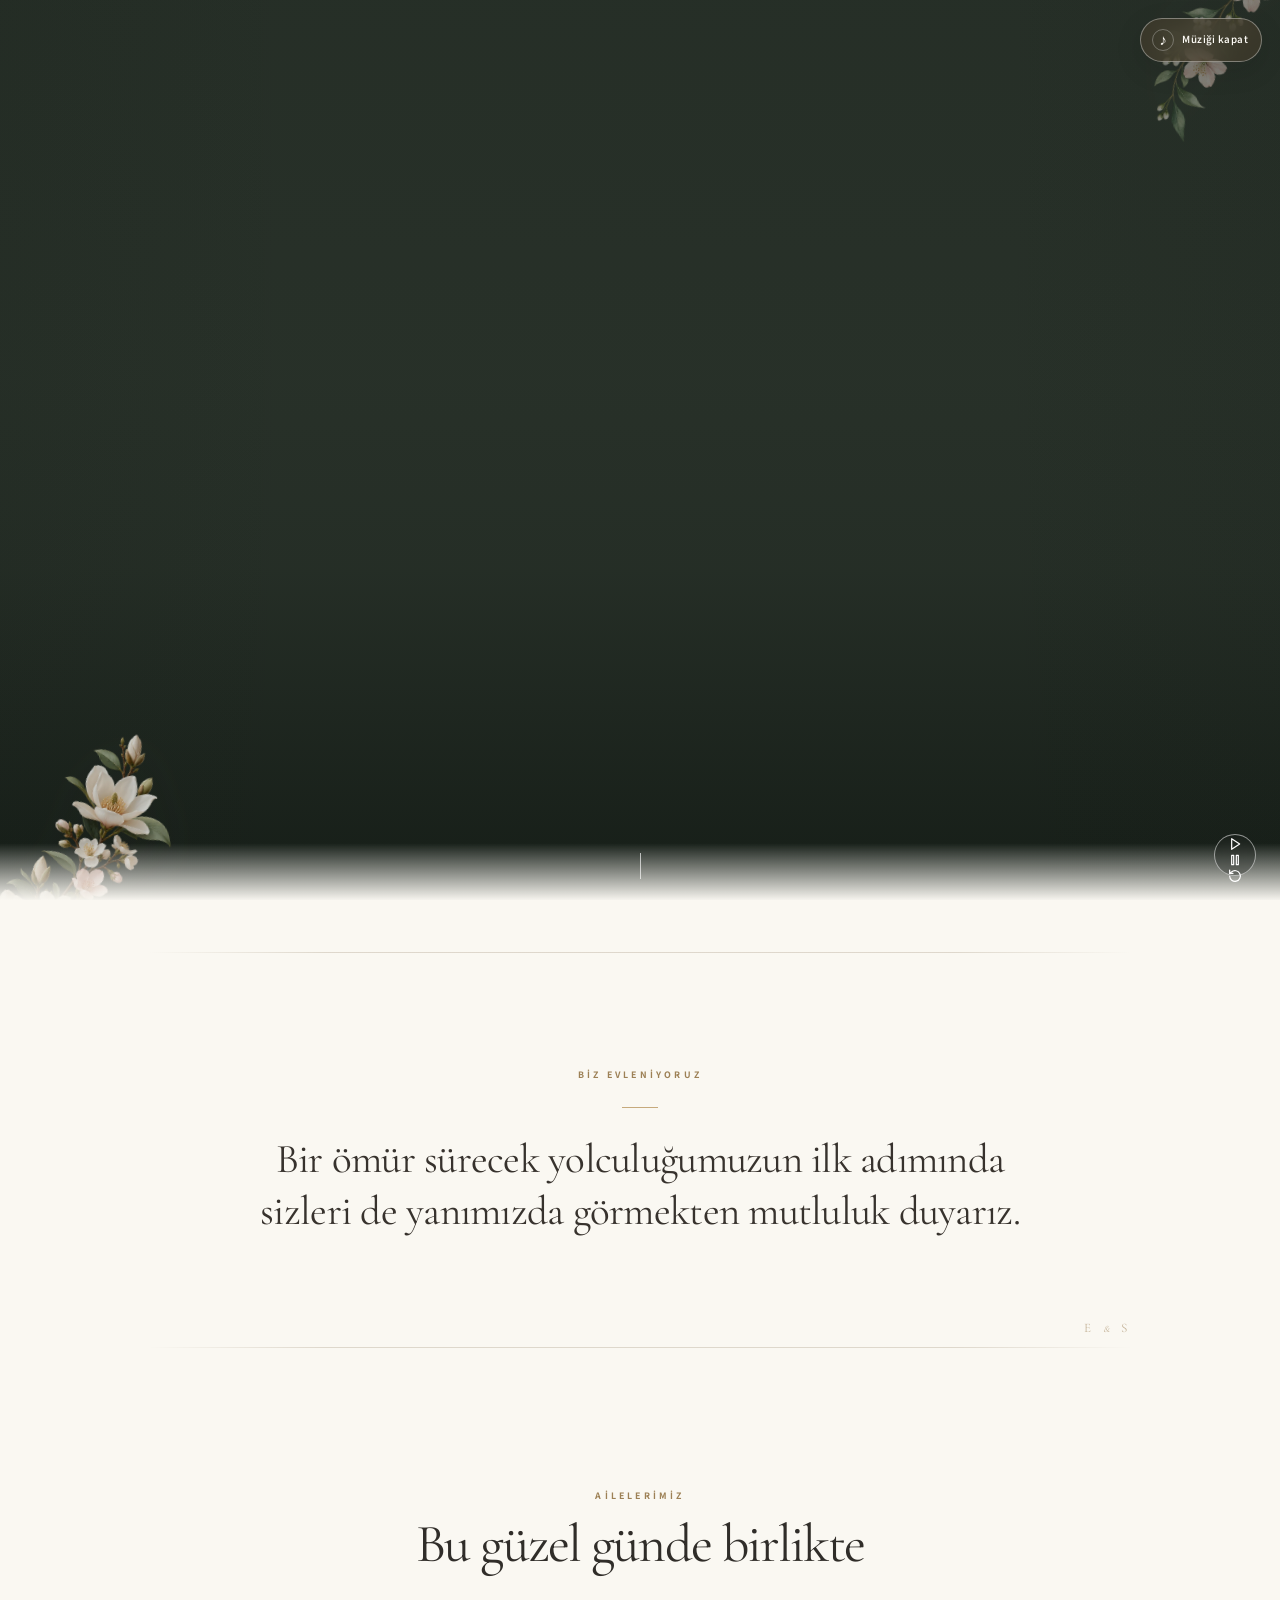
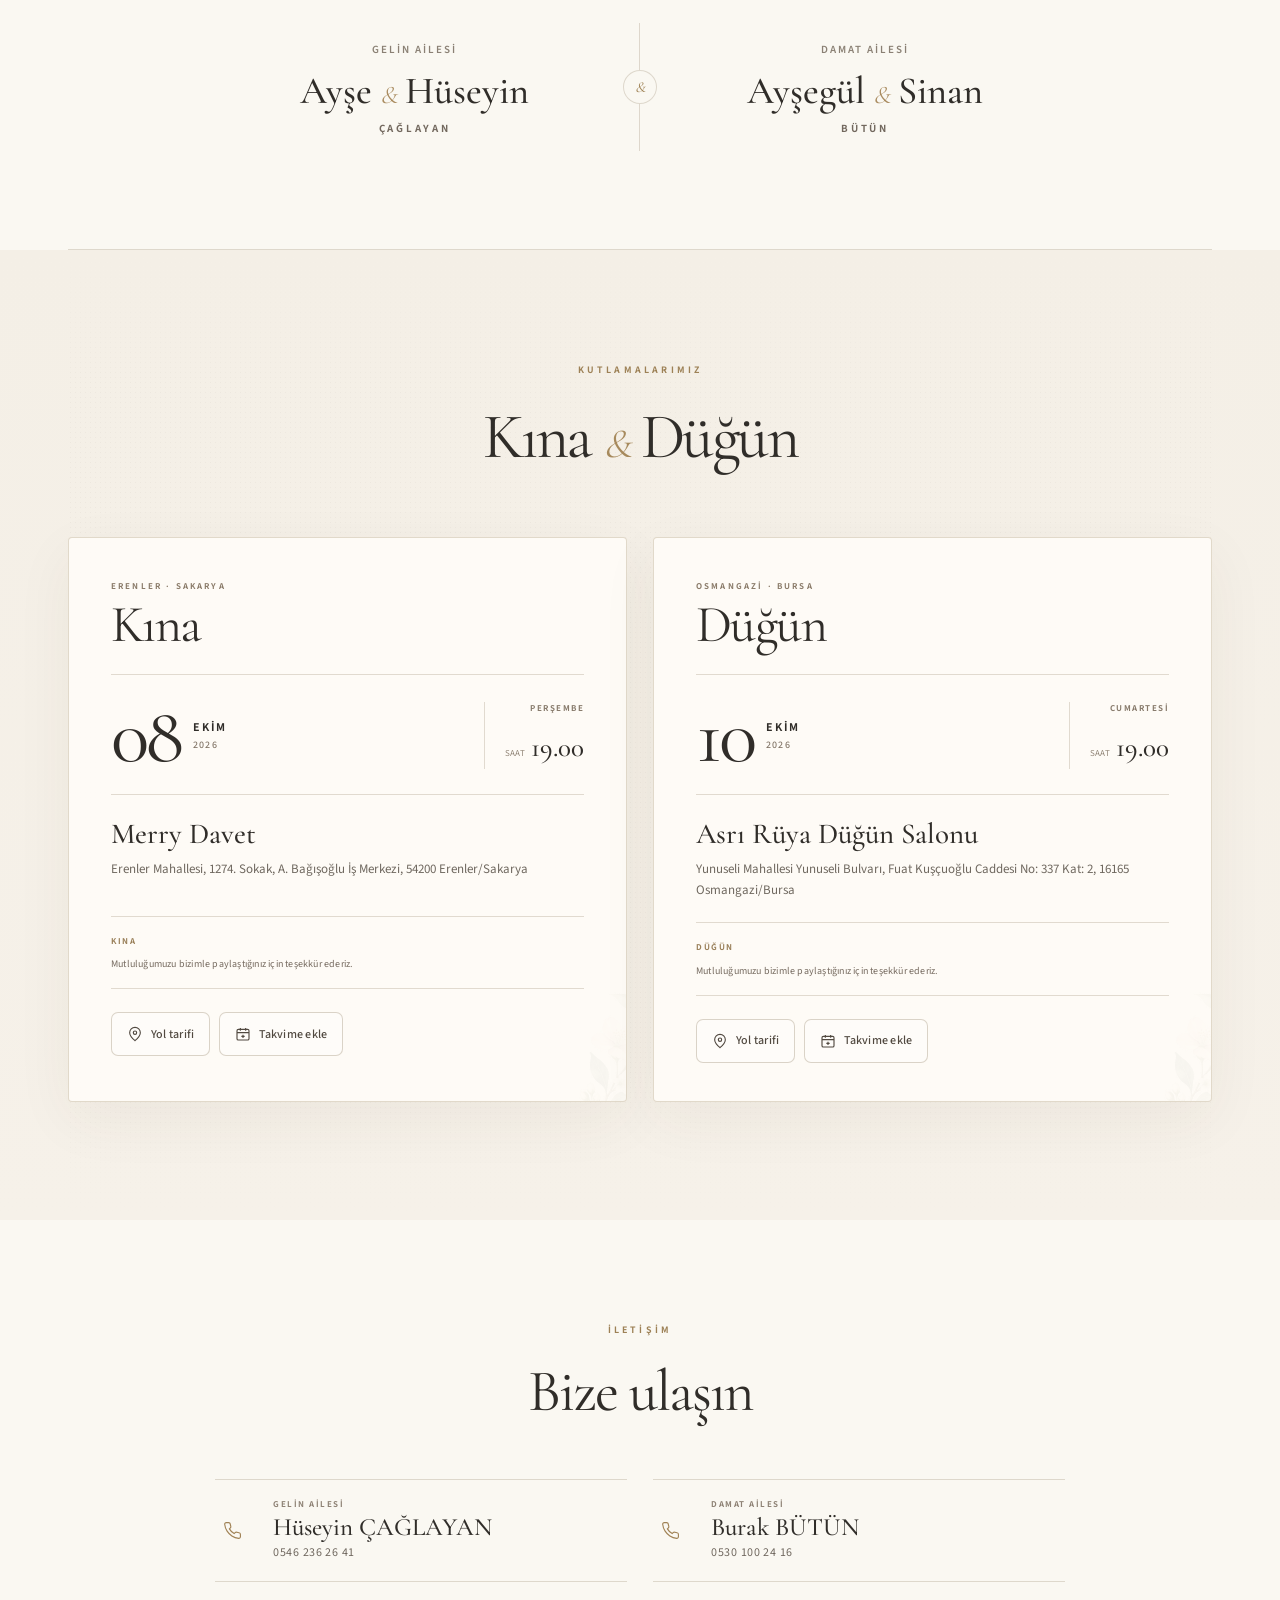
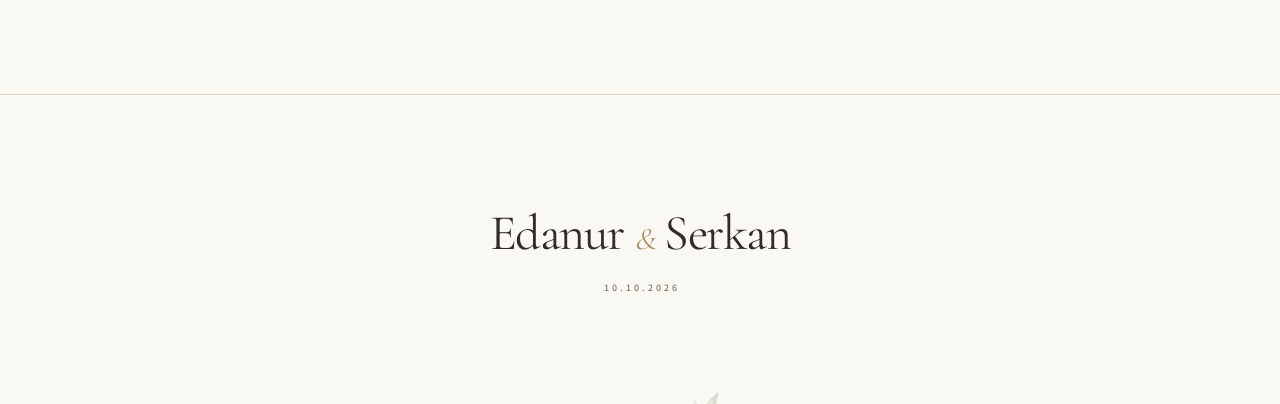
==== commit 80633f76: "Add files via upload" ====
--- a/docs/index.html
+++ b/docs/index.html
@@ -141,13 +141,13 @@
         <p class="section-kicker">İLETİŞİM</p>
         <h2 id="contact-heading">Bize ulaşın</h2>
         <div class="contact-grid">
+          <a class="contact-person" href="tel:+905462362641">
+            <svg viewBox="0 0 24 24" width="19" height="19" fill="none" stroke="currentColor" stroke-width="1.45" aria-hidden="true"><path d="M22 16.92v3a2 2 0 0 1-2.18 2 19.79 19.79 0 0 1-8.63-3.07 19.5 19.5 0 0 1-6-6A19.79 19.79 0 0 1 2.12 4.18 2 2 0 0 1 4.11 2h3a2 2 0 0 1 2 1.72c.13.96.36 1.9.69 2.8a2 2 0 0 1-.45 2.11L8.09 9.91a16 16 0 0 0 6 6l1.28-1.28a2 2 0 0 1 2.11-.45c.9.33 1.84.56 2.8.69A2 2 0 0 1 22 16.92Z"/></svg>
+            <span><small>Gelin Ailesi</small><strong>Hüseyin ÇAĞLAYAN</strong><em>0546 236 26 41</em></span>
+          </a>
           <a class="contact-person" href="tel:+905301002416">
             <svg viewBox="0 0 24 24" width="19" height="19" fill="none" stroke="currentColor" stroke-width="1.45" aria-hidden="true"><path d="M22 16.92v3a2 2 0 0 1-2.18 2 19.79 19.79 0 0 1-8.63-3.07 19.5 19.5 0 0 1-6-6A19.79 19.79 0 0 1 2.12 4.18 2 2 0 0 1 4.11 2h3a2 2 0 0 1 2 1.72c.13.96.36 1.9.69 2.8a2 2 0 0 1-.45 2.11L8.09 9.91a16 16 0 0 0 6 6l1.28-1.28a2 2 0 0 1 2.11-.45c.9.33 1.84.56 2.8.69A2 2 0 0 1 22 16.92Z"/></svg>
             <span><small>Damat Ailesi</small><strong>Burak BÜTÜN</strong><em>0530 100 24 16</em></span>
-          </a>
-          <a class="contact-person" href="tel:+905462362641">
-            <svg viewBox="0 0 24 24" width="19" height="19" fill="none" stroke="currentColor" stroke-width="1.45" aria-hidden="true"><path d="M22 16.92v3a2 2 0 0 1-2.18 2 19.79 19.79 0 0 1-8.63-3.07 19.5 19.5 0 0 1-6-6A19.79 19.79 0 0 1 2.12 4.18 2 2 0 0 1 4.11 2h3a2 2 0 0 1 2 1.72c.13.96.36 1.9.69 2.8a2 2 0 0 1-.45 2.11L8.09 9.91a16 16 0 0 0 6 6l1.28-1.28a2 2 0 0 1 2.11-.45c.9.33 1.84.56 2.8.69A2 2 0 0 1 22 16.92Z"/></svg>
-            <span><small>Gelin Ailesi</small><strong>Hüseyin ÇAĞLAYAN</strong><em>0546 236 26 41</em></span>
           </a>
         </div>
       </section>
@@ -159,5 +159,13 @@
       <span>10.10.2026</span>
     </footer>
   </main>
+
+  <audio id="wedding-music" preload="metadata" loop>
+    <source src="audio/fon-muzigi.mp3" type="audio/mpeg" />
+  </audio>
+  <button class="music-control" type="button" data-music-toggle aria-pressed="false" aria-label="Müziği aç">
+    <span class="music-control-icon" aria-hidden="true">♪</span>
+    <span class="music-control-label">Müziği aç</span>
+  </button>
 </body>
 </html>
--- a/docs/styles.css
+++ b/docs/styles.css
@@ -69,3 +69,8 @@
 @media(min-width:1200px) and (min-aspect-ratio:2/1){.meeting-scene::before{content:"";position:absolute;inset:-28px;background:url("images/couple-story-poster.webp") center/cover no-repeat;filter:blur(25px) brightness(.62);transform:scale(1.06)}.scene-start-poster img,.scene-end-poster img,.couple-video{object-fit:contain;object-position:center}}
 @media(max-height:620px) and (orientation:landscape){.hero-stage{min-height:520px}.hero-copy{bottom:7%}.hero-copy h1{font-size:64px}.hero-date{margin-top:11px}.hero-flower-left{width:190px}}
 @media(prefers-reduced-motion:reduce){html{scroll-behavior:auto}*,*::before,*::after{animation:none!important;transition:none!important}.reveal{opacity:1!important;transform:none!important}.hero-copy{opacity:1!important;transform:translate(-50%,0)!important}.hero-flower{transform:none!important}}
+
+/* Fon müziği kontrolü */
+.music-control{position:fixed;z-index:80;right:max(18px,env(safe-area-inset-right));top:max(18px,env(safe-area-inset-top));min-height:44px;display:inline-flex;align-items:center;gap:8px;padding:0 13px 0 11px;border:1px solid rgba(255,255,255,.36);border-radius:999px;background:rgba(24,25,22,.42);-webkit-backdrop-filter:blur(11px);backdrop-filter:blur(11px);box-shadow:0 8px 28px rgba(20,18,14,.12);color:#FFFDF8;font-size:11px;font-weight:550;letter-spacing:.035em;cursor:pointer;transition:background .22s ease,border-color .22s ease,transform .22s ease,opacity .22s ease}.music-control:hover{transform:translateY(-1px);background:rgba(24,25,22,.54);border-color:rgba(255,255,255,.52)}.music-control:focus-visible{outline:2px solid #FFF8EA;outline-offset:3px}.music-control-icon{width:22px;height:22px;display:grid;place-items:center;border:1px solid rgba(255,255,255,.28);border-radius:50%;font-family:var(--serif);font-size:15px;line-height:1}.music-control.is-playing .music-control-icon{animation:musicPulse 2.4s ease-in-out infinite}.music-control.is-playing{background:rgba(76,65,47,.55)}@keyframes musicPulse{0%,100%{transform:scale(1)}50%{transform:scale(1.08)}}
+@media(max-width:767px){.music-control{right:max(14px,env(safe-area-inset-right));top:max(14px,env(safe-area-inset-top));min-height:42px;padding:0 11px}.music-control-label{font-size:10.5px}}
+@media(prefers-reduced-motion:reduce){.music-control.is-playing .music-control-icon{animation:none!important}}
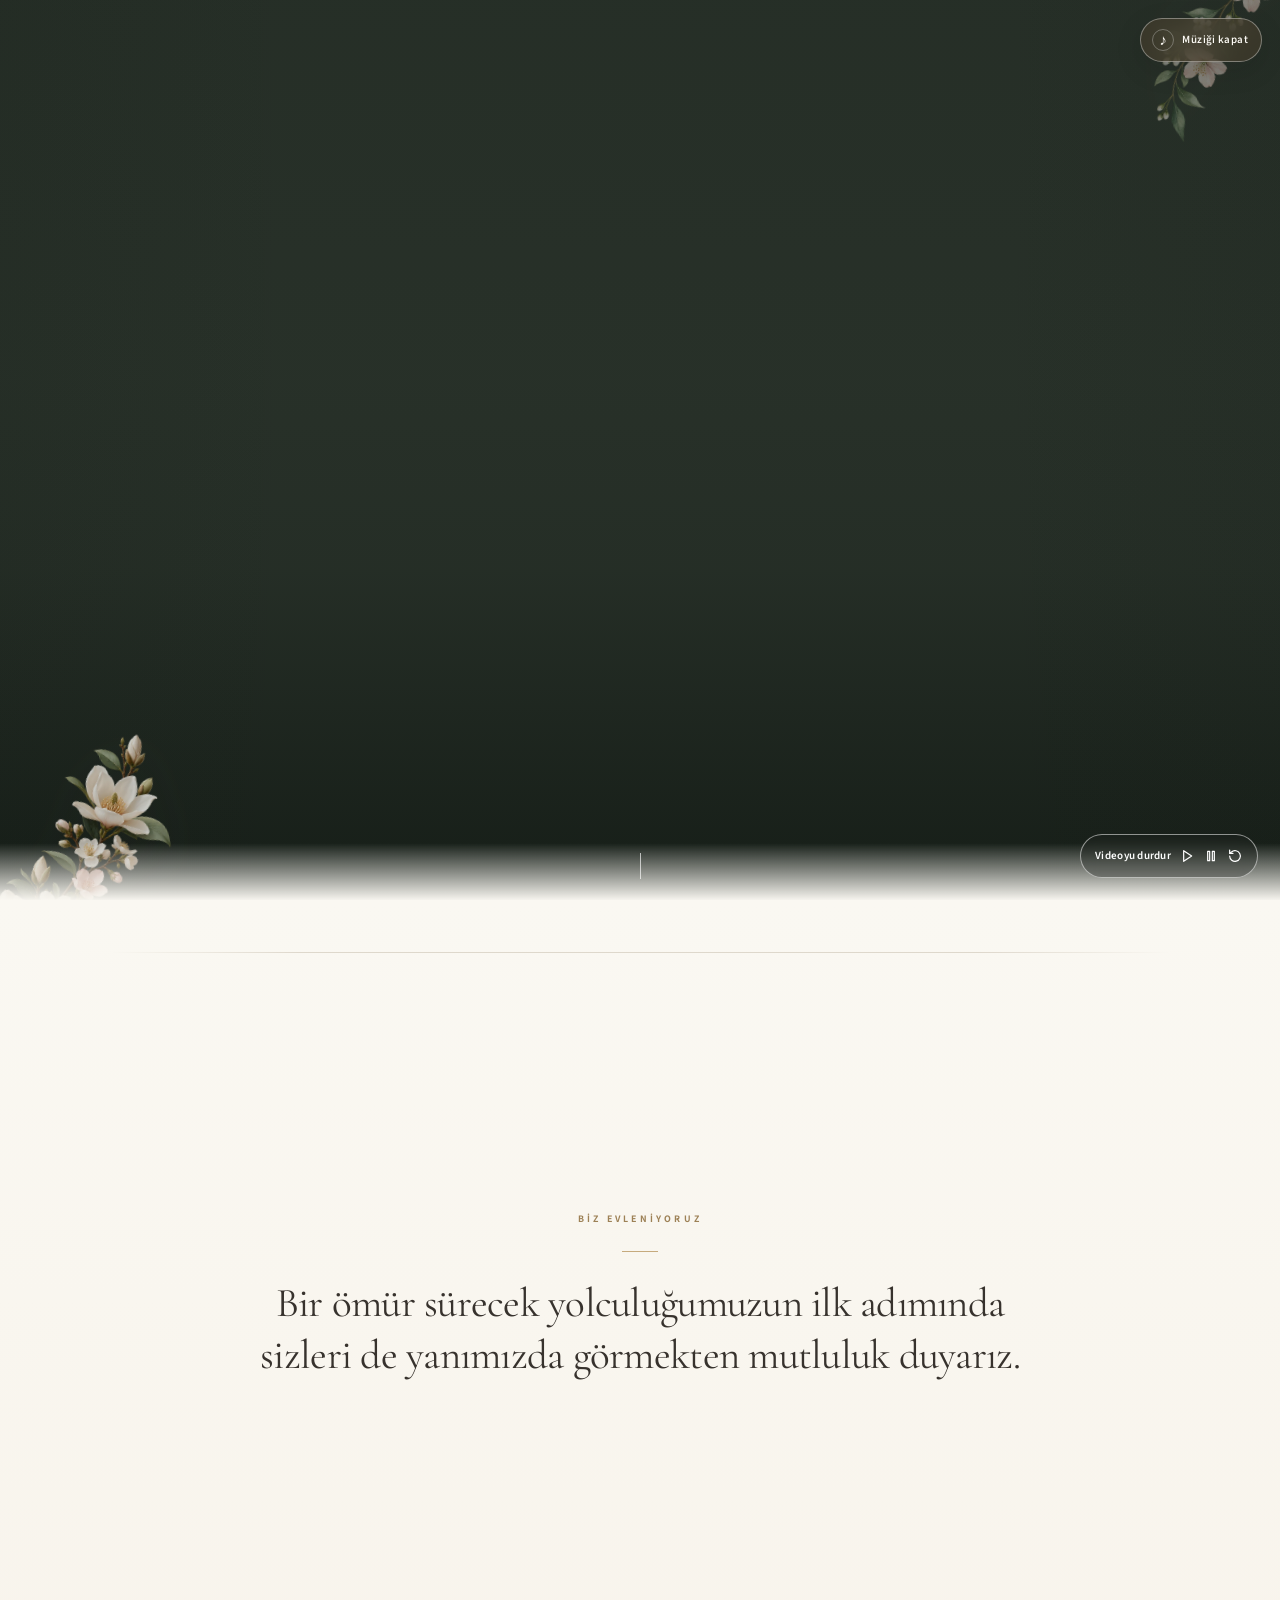
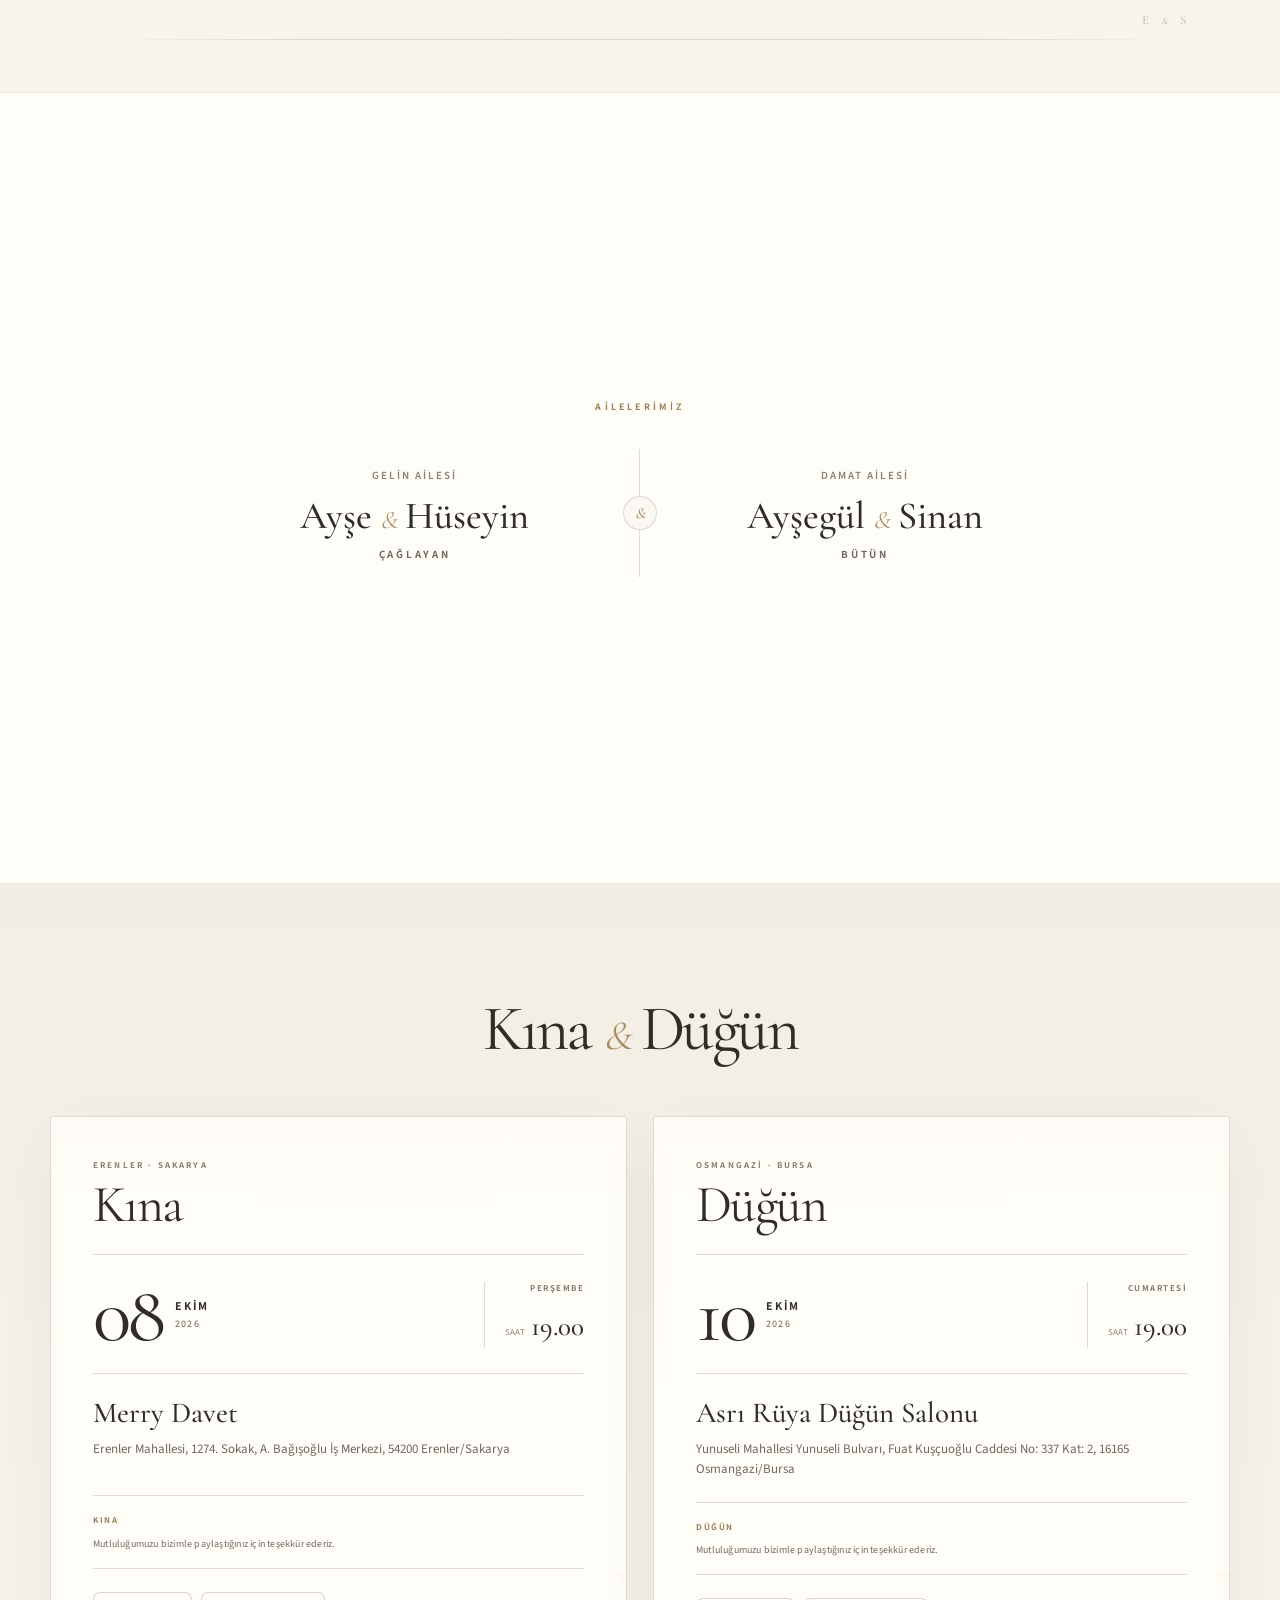
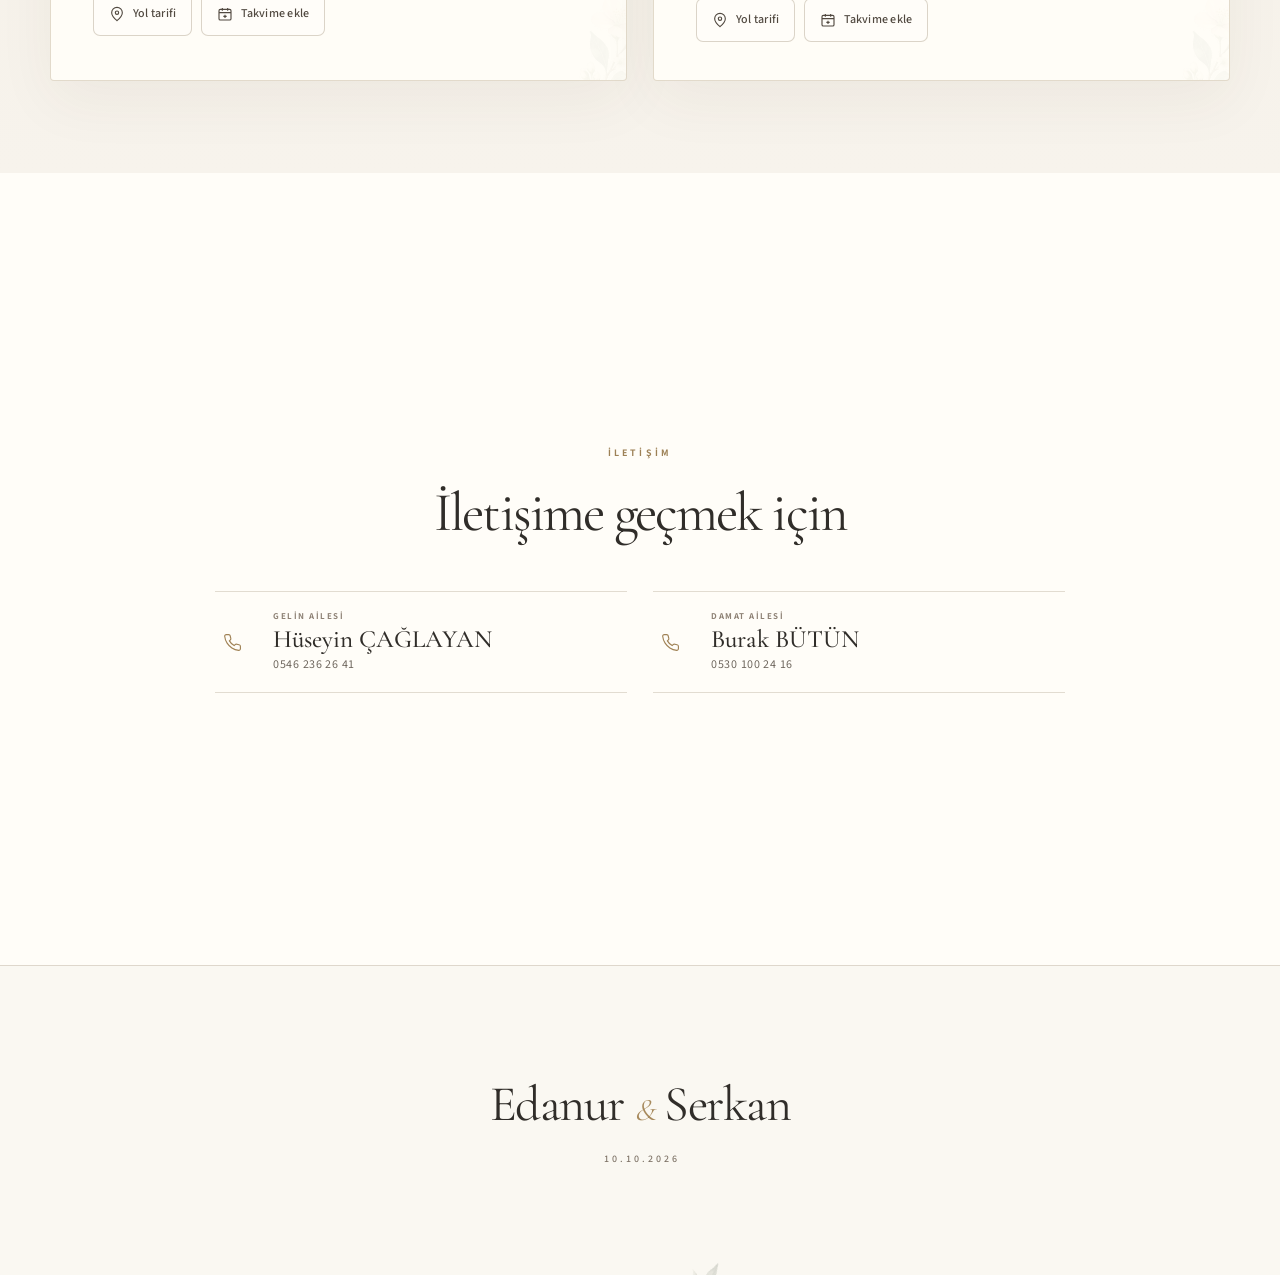
==== commit a50026e9: "Add files via upload" ====
--- a/docs/index.html
+++ b/docs/index.html
@@ -35,6 +35,7 @@
         </picture>
         <div class="scene-controls">
           <button type="button" class="motion-button" aria-label="Videoyu duraklat" data-video-toggle>
+            <span class="video-control-label">Videoyu durdur</span>
             <svg data-icon-play viewBox="0 0 24 24" width="16" height="16" fill="none" stroke="currentColor" stroke-width="1.8" stroke-linecap="round" stroke-linejoin="round" aria-hidden="true" hidden><polygon points="7 4 19 12 7 20 7 4"/></svg>
             <svg data-icon-pause viewBox="0 0 24 24" width="16" height="16" fill="none" stroke="currentColor" stroke-width="1.8" stroke-linecap="round" stroke-linejoin="round" aria-hidden="true"><rect x="7" y="5" width="3" height="14"/><rect x="14" y="5" width="3" height="14"/></svg>
             <svg data-icon-replay viewBox="0 0 24 24" width="16" height="16" fill="none" stroke="currentColor" stroke-width="1.8" stroke-linecap="round" stroke-linejoin="round" aria-hidden="true" hidden><path d="M4 12a8 8 0 1 0 2.7-6L4 8"/><path d="M4 3v5h5"/></svg>
@@ -62,9 +63,8 @@
         <span class="intro-monogram" aria-hidden="true">E <i>&amp;</i> S</span>
       </section>
 
-      <section class="family-section reveal" aria-labelledby="family-heading">
+      <section class="family-section reveal" aria-label="Ailelerimiz">
         <p class="section-kicker">AİLELERİMİZ</p>
-        <h2 id="family-heading">Bu güzel günde birlikte</h2>
         <div class="family-grid">
           <div class="family">
             <p class="family-label">Gelin Ailesi</p>
@@ -82,7 +82,6 @@
 
       <section class="events-section reveal" aria-labelledby="events-heading">
         <div class="events-heading">
-          <p class="section-kicker">KUTLAMALARIMIZ</p>
           <h2 id="events-heading">Kına <i>&amp;</i> Düğün</h2>
         </div>
 
@@ -139,7 +138,7 @@
 
       <section class="contact-section reveal" aria-labelledby="contact-heading">
         <p class="section-kicker">İLETİŞİM</p>
-        <h2 id="contact-heading">Bize ulaşın</h2>
+        <h2 id="contact-heading">İletişime geçmek için</h2>
         <div class="contact-grid">
           <a class="contact-person" href="tel:+905462362641">
             <svg viewBox="0 0 24 24" width="19" height="19" fill="none" stroke="currentColor" stroke-width="1.45" aria-hidden="true"><path d="M22 16.92v3a2 2 0 0 1-2.18 2 19.79 19.79 0 0 1-8.63-3.07 19.5 19.5 0 0 1-6-6A19.79 19.79 0 0 1 2.12 4.18 2 2 0 0 1 4.11 2h3a2 2 0 0 1 2 1.72c.13.96.36 1.9.69 2.8a2 2 0 0 1-.45 2.11L8.09 9.91a16 16 0 0 0 6 6l1.28-1.28a2 2 0 0 1 2.11-.45c.9.33 1.84.56 2.8.69A2 2 0 0 1 22 16.92Z"/></svg>
@@ -160,9 +159,7 @@
     </footer>
   </main>
 
-  <audio id="wedding-music" preload="metadata" loop>
-    <source src="audio/fon-muzigi.mp3" type="audio/mpeg" />
-  </audio>
+  <audio id="wedding-music" preload="metadata" loop data-preferred-src="audio/indila-love-story.mp3" data-fallback-src="audio/fon-muzigi.mp3"></audio>
   <button class="music-control" type="button" data-music-toggle aria-pressed="false" aria-label="Müziği aç">
     <span class="music-control-icon" aria-hidden="true">♪</span>
     <span class="music-control-label">Müziği aç</span>
--- a/docs/styles.css
+++ b/docs/styles.css
@@ -74,3 +74,122 @@
 .music-control{position:fixed;z-index:80;right:max(18px,env(safe-area-inset-right));top:max(18px,env(safe-area-inset-top));min-height:44px;display:inline-flex;align-items:center;gap:8px;padding:0 13px 0 11px;border:1px solid rgba(255,255,255,.36);border-radius:999px;background:rgba(24,25,22,.42);-webkit-backdrop-filter:blur(11px);backdrop-filter:blur(11px);box-shadow:0 8px 28px rgba(20,18,14,.12);color:#FFFDF8;font-size:11px;font-weight:550;letter-spacing:.035em;cursor:pointer;transition:background .22s ease,border-color .22s ease,transform .22s ease,opacity .22s ease}.music-control:hover{transform:translateY(-1px);background:rgba(24,25,22,.54);border-color:rgba(255,255,255,.52)}.music-control:focus-visible{outline:2px solid #FFF8EA;outline-offset:3px}.music-control-icon{width:22px;height:22px;display:grid;place-items:center;border:1px solid rgba(255,255,255,.28);border-radius:50%;font-family:var(--serif);font-size:15px;line-height:1}.music-control.is-playing .music-control-icon{animation:musicPulse 2.4s ease-in-out infinite}.music-control.is-playing{background:rgba(76,65,47,.55)}@keyframes musicPulse{0%,100%{transform:scale(1)}50%{transform:scale(1.08)}}
 @media(max-width:767px){.music-control{right:max(14px,env(safe-area-inset-right));top:max(14px,env(safe-area-inset-top));min-height:42px;padding:0 11px}.music-control-label{font-size:10.5px}}
 @media(prefers-reduced-motion:reduce){.music-control.is-playing .music-control-icon{animation:none!important}}
+
+/* ===== v5: page-by-page editorial flow + compact mobile ===== */
+.scene-controls{right:22px;bottom:22px}
+.motion-button{width:auto;min-width:44px;height:44px;display:inline-flex;align-items:center;justify-content:center;gap:8px;padding:0 14px;border-radius:999px}
+.video-control-label{font-size:11px;font-weight:600;letter-spacing:.025em;white-space:nowrap}
+.motion-button svg{flex:0 0 auto}
+
+.content-body{width:100%;max-width:none;margin:0;padding:0}
+.garden-intro,.family-section,.events-section,.contact-section{
+  width:100%;
+  min-height:88svh;
+  margin:0;
+  padding-inline:max(48px,calc((100vw - 1180px)/2));
+  display:flex;
+  flex-direction:column;
+  justify-content:center;
+  position:relative;
+  overflow:hidden;
+}
+.garden-intro{background:linear-gradient(180deg,#FAF8F2 0%,#F8F4EC 100%);padding-top:96px;padding-bottom:96px}
+.family-section{background:#FFFDF8;padding-top:92px;padding-bottom:92px;border-top:1px solid rgba(123,101,70,.13);border-bottom:1px solid rgba(123,101,70,.13)}
+.family-section>h2{display:none}
+.family-section>.section-kicker{margin-bottom:34px}
+.family-grid{width:min(900px,100%)}
+.events-section{background:linear-gradient(180deg,#F3EEE4 0%,#F7F3EC 100%);padding-top:86px;padding-bottom:92px}
+.events-section::before,.events-section::after{display:none}
+.events-heading{margin-bottom:36px}
+.events-heading .section-kicker{display:none}
+.contact-section{background:#FFFDF8;padding-top:88px;padding-bottom:88px}
+.contact-section h2{margin:8px 0 34px;font-size:clamp(40px,4.3vw,56px)}
+
+.garden-intro::before,.garden-intro::after{left:max(48px,calc((100vw - 1060px)/2));right:max(48px,calc((100vw - 1060px)/2))}
+.invitation-line{max-width:820px}
+
+.event-grid{width:min(1180px,100%);margin:0 auto}
+.event{background:rgba(255,253,248,.94);box-shadow:0 20px 60px rgba(69,55,36,.055)}
+.contact-grid{width:min(850px,100%)}
+
+/* Mobile: use the screen efficiently, no artificial empty height */
+@media(max-width:767px){
+  .hero-stage{min-height:100svh}
+  .scene-controls{right:14px;bottom:15px}
+  .motion-button{min-width:44px;height:44px;padding:0 12px;gap:7px;background:rgba(24,29,24,.42)}
+  .video-control-label{font-size:10.5px}
+
+  .garden-intro,.family-section,.events-section,.contact-section{
+    min-height:0;
+    padding-inline:18px;
+  }
+  .garden-intro{padding-top:54px;padding-bottom:54px}
+  .garden-intro::before{top:22px;left:18px;right:18px}
+  .garden-intro::after{bottom:22px;left:18px;right:18px}
+  .intro-rule{margin:15px 0 17px}
+  .invitation-line{max-width:355px;font-size:clamp(25px,7.1vw,30px);line-height:1.25}
+  .intro-monogram{right:20px;bottom:27px;font-size:10px}
+
+  .family-section{padding-top:48px;padding-bottom:48px}
+  .family-section>.section-kicker{margin-bottom:18px}
+  .family-grid{grid-template-columns:1fr;max-width:390px;gap:0}
+  .family{padding:18px 4px}
+  .family:first-child{border-right:0;border-bottom:1px solid var(--line)}
+  .family-label{font-size:9px;letter-spacing:.17em}
+  .family-names{margin:7px 0 5px;font-size:30px;line-height:1.05}
+  .family-surname{font-size:10px}
+  .family-divider{display:none}
+
+  .events-section{padding-top:50px;padding-bottom:52px}
+  .events-heading{margin-bottom:22px}
+  .events-heading h2{margin-top:0;font-size:39px;line-height:1}
+  .event-grid{grid-template-columns:1fr;gap:16px}
+  .event{padding:24px 19px 20px;border-radius:10px;box-shadow:0 12px 38px rgba(69,55,36,.055)}
+  .event-header{padding-bottom:14px}
+  .event-city{font-size:8px;letter-spacing:.19em}
+  .event-header h3{font-size:38px;margin-top:3px}
+  .event-date-row{padding:17px 0 15px;gap:8px}
+  .event-date{gap:9px}
+  .event-date strong{font-size:52px}
+  .event-date>span{font-size:9px}
+  .event-date small{font-size:8px}
+  .event-meta{min-width:75px;padding-left:11px}
+  .event-meta>p:first-child{font-size:8px}
+  .event-meta>p:last-child{margin-top:6px}
+  .event-meta span{font-size:8px}
+  .event-meta strong{font-size:20px}
+  .event-place{min-height:0;padding:14px 0}
+  .event-place h4{font-size:24px;line-height:1.12}
+  .event-place p{margin-top:6px;font-size:11.5px;line-height:1.43}
+  .countdown-line{padding:12px 0}
+  .countdown-label{margin-bottom:5px;font-size:8px}
+  .countdown-line p{gap:2px 5px;font-size:8.7px;line-height:1.55}
+  .countdown-line b{font-size:16px}
+  .event-actions{display:grid;grid-template-columns:1fr 1fr;gap:8px;margin-top:14px}
+  .event-actions a{min-height:44px;padding:0 7px;font-size:10.5px}
+
+  .contact-section{padding-top:50px;padding-bottom:52px}
+  .contact-section h2{margin:6px auto 20px;max-width:330px;font-size:32px;line-height:1.05}
+  .contact-grid{grid-template-columns:1fr;gap:5px;max-width:390px}
+  .contact-person{grid-template-columns:31px 1fr;gap:11px;padding:13px 2px}
+  .contact-person>svg{width:17px;height:17px}
+  .contact-person small{font-size:8px}
+  .contact-person strong{font-size:22px;line-height:1.08}
+  .contact-person em{font-size:11px}
+
+  .site-footer{min-height:220px;padding:48px 18px 58px}
+  .site-footer p{font-size:35px}
+
+  .music-control{top:auto;bottom:max(14px,env(safe-area-inset-bottom));right:max(14px,env(safe-area-inset-right));min-height:42px}
+}
+
+@media(max-width:390px){
+  .garden-intro,.family-section,.events-section,.contact-section{padding-inline:15px}
+  .invitation-line{font-size:25px}
+  .family-names{font-size:28px}
+  .event{padding-left:17px;padding-right:17px}
+  .event-date strong{font-size:49px}
+  .event-meta{min-width:70px}
+  .event-actions a{font-size:10px}
+  .contact-section h2{font-size:29px}
+}
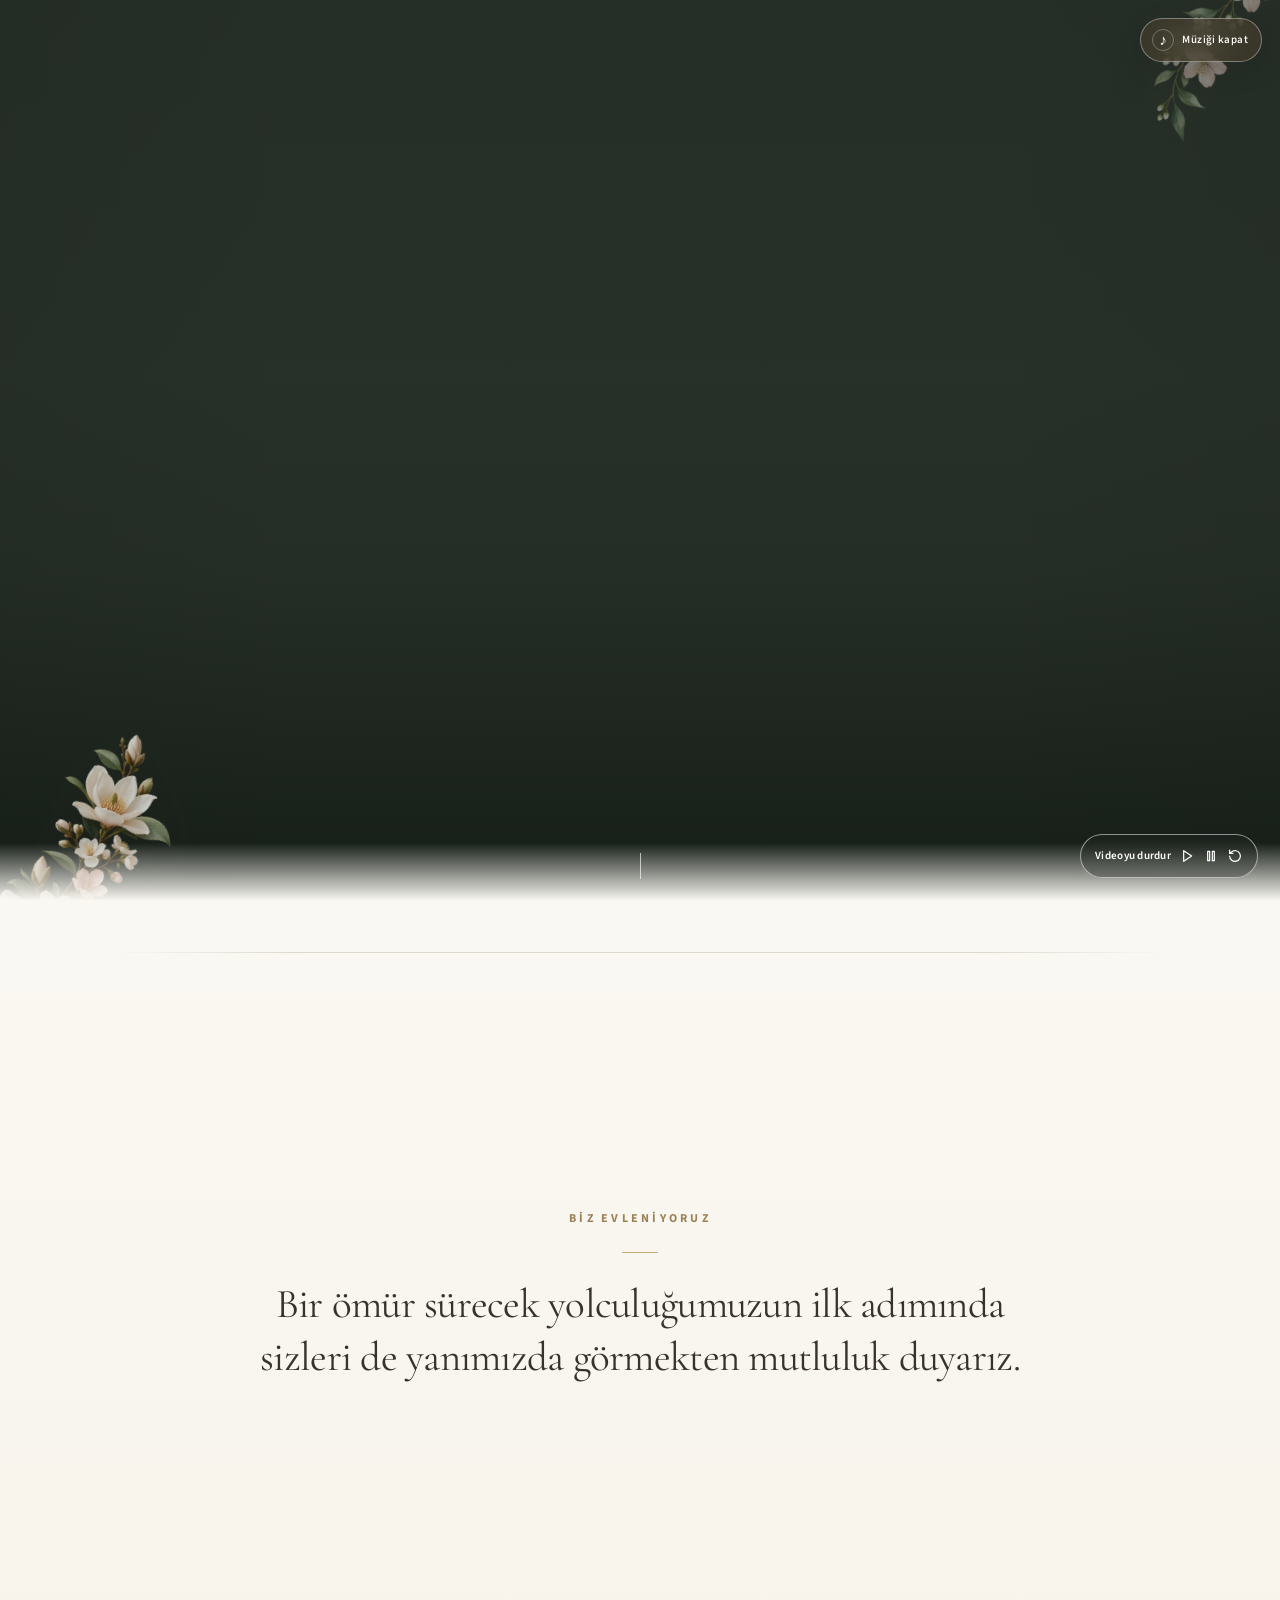
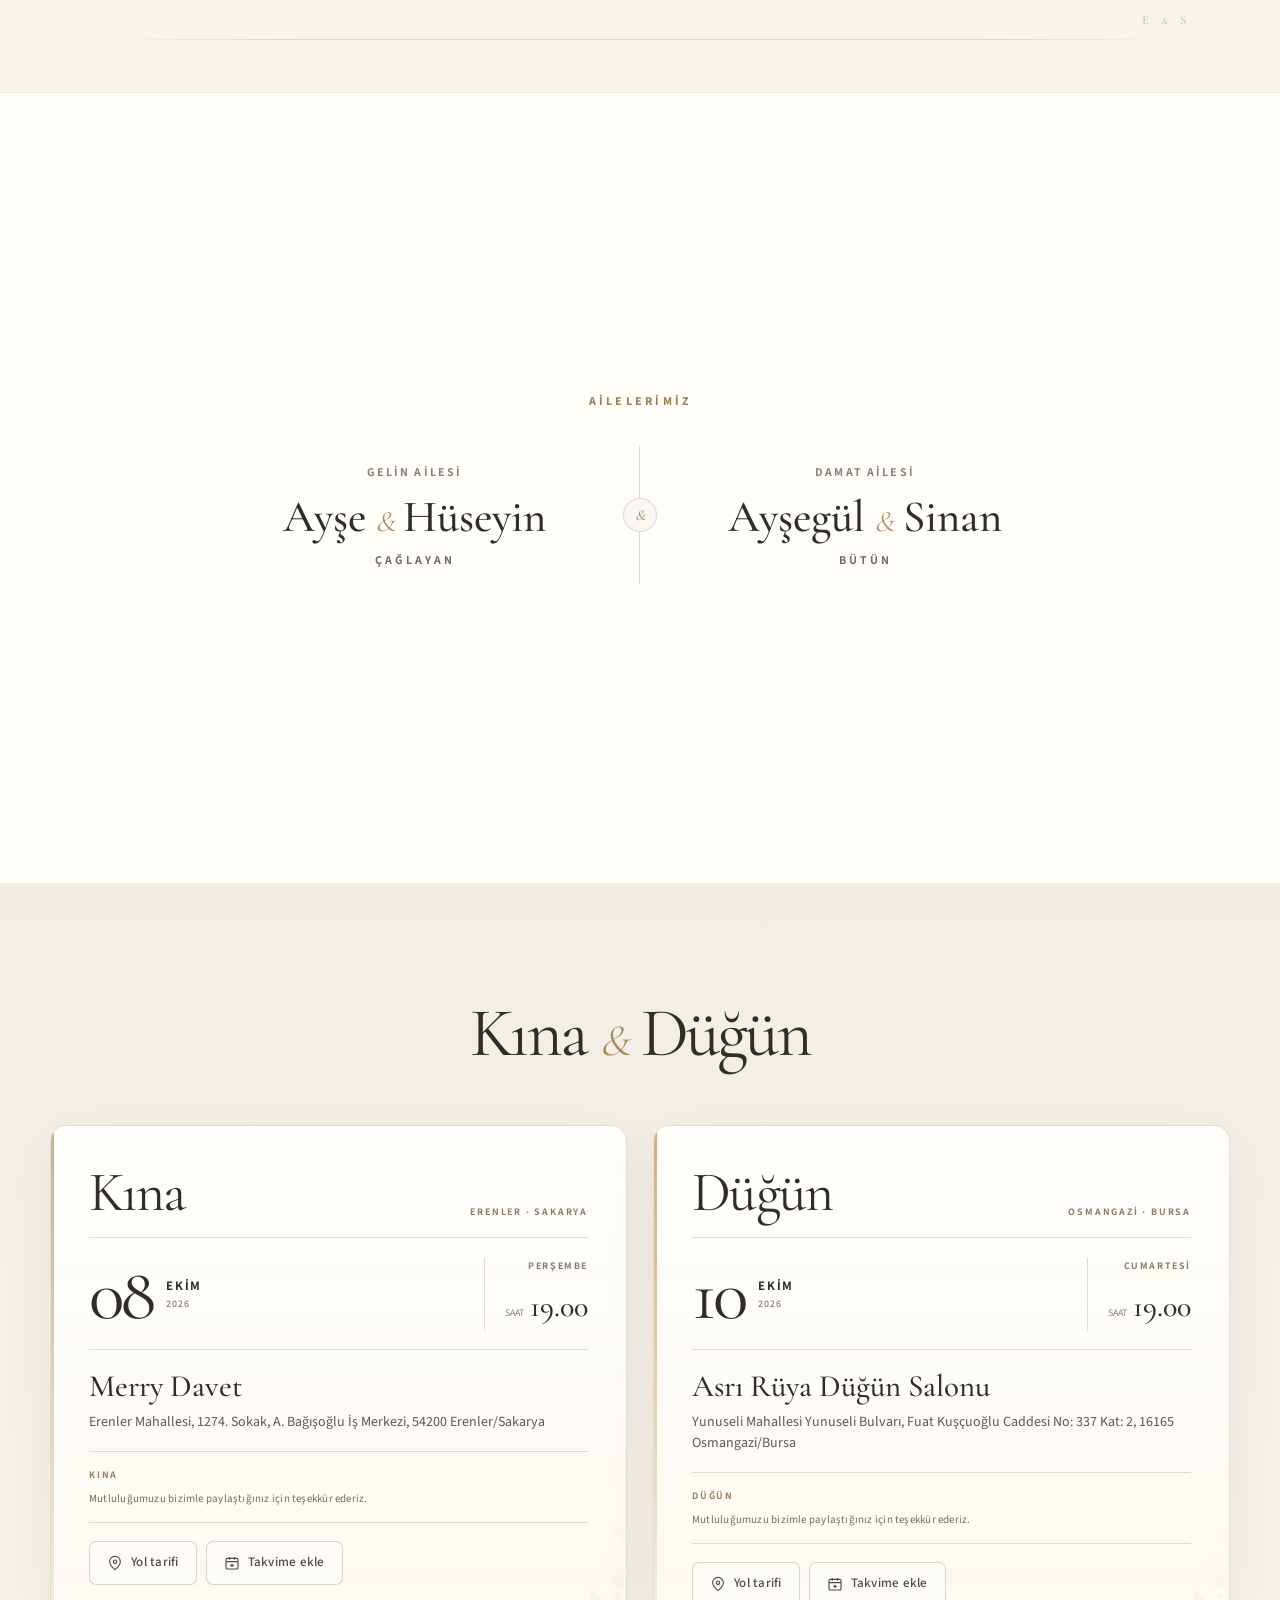
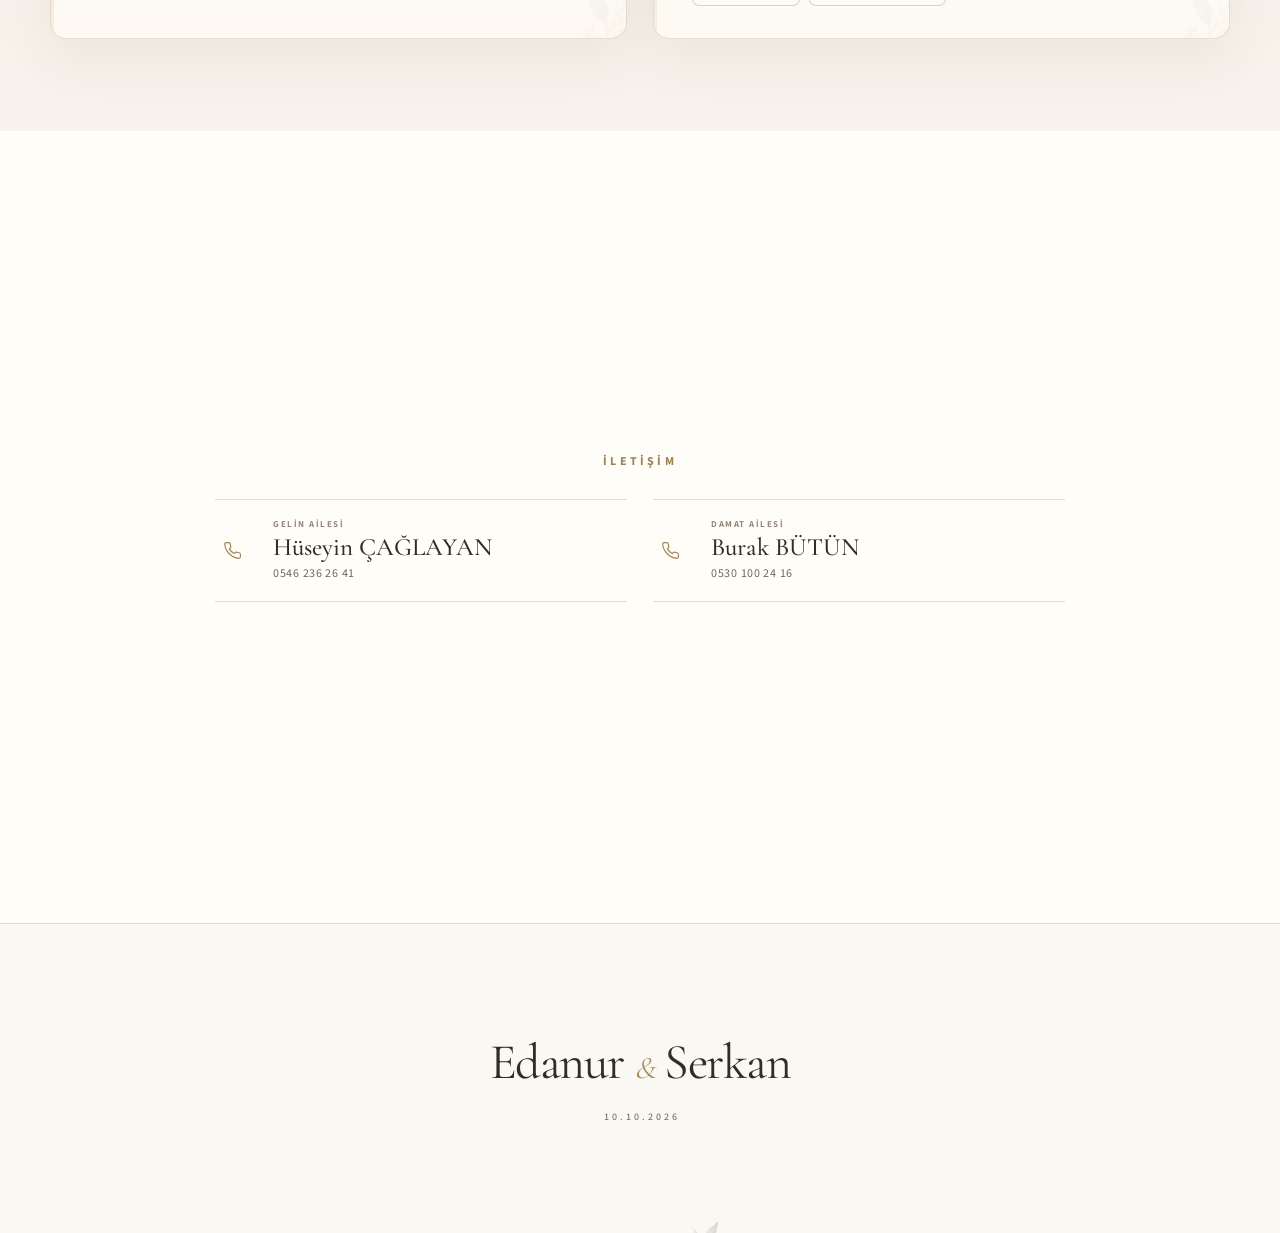
==== commit 8b703640: "Add files via upload" ====
--- a/docs/index.html
+++ b/docs/index.html
@@ -136,9 +136,8 @@
         </div>
       </section>
 
-      <section class="contact-section reveal" aria-labelledby="contact-heading">
+      <section class="contact-section reveal" aria-label="İletişim">
         <p class="section-kicker">İLETİŞİM</p>
-        <h2 id="contact-heading">İletişime geçmek için</h2>
         <div class="contact-grid">
           <a class="contact-person" href="tel:+905462362641">
             <svg viewBox="0 0 24 24" width="19" height="19" fill="none" stroke="currentColor" stroke-width="1.45" aria-hidden="true"><path d="M22 16.92v3a2 2 0 0 1-2.18 2 19.79 19.79 0 0 1-8.63-3.07 19.5 19.5 0 0 1-6-6A19.79 19.79 0 0 1 2.12 4.18 2 2 0 0 1 4.11 2h3a2 2 0 0 1 2 1.72c.13.96.36 1.9.69 2.8a2 2 0 0 1-.45 2.11L8.09 9.91a16 16 0 0 0 6 6l1.28-1.28a2 2 0 0 1 2.11-.45c.9.33 1.84.56 2.8.69A2 2 0 0 1 22 16.92Z"/></svg>
--- a/docs/styles.css
+++ b/docs/styles.css
@@ -193,3 +193,109 @@
   .event-actions a{font-size:10px}
   .contact-section h2{font-size:29px}
 }
+
+/* ===== v6: mobile readability + natural scrolling + event redesign ===== */
+html,body{overscroll-behavior-y:auto}
+body{touch-action:pan-y}
+.hero-stage,.meeting-scene,.content-body,.garden-intro,.family-section,.events-section,.contact-section{touch-action:pan-y}
+.couple-video{pointer-events:none;touch-action:pan-y}
+.motion-button,.music-control,.event-actions a,.contact-person{touch-action:manipulation}
+
+/* More readable editorial labels */
+.section-kicker{font-size:12px;letter-spacing:.27em;font-weight:700}
+.family-label{font-size:12px;font-weight:650}
+.family-names{font-size:clamp(36px,3.5vw,46px)}
+.family-surname{font-size:12px}
+.events-heading h2{font-size:clamp(54px,5.4vw,72px)}
+
+/* Events: stronger hierarchy, less empty space */
+.event{padding:38px 38px 32px;border-radius:16px;border-color:rgba(151,126,87,.24);background:linear-gradient(180deg,rgba(255,254,250,.98),rgba(253,249,242,.96));box-shadow:0 18px 54px rgba(68,53,34,.07)}
+.event::before{content:"";position:absolute;left:0;top:0;bottom:0;width:3px;background:linear-gradient(180deg,rgba(181,147,91,.72),rgba(181,147,91,.10));pointer-events:none}
+.event-header{display:flex;align-items:flex-end;justify-content:space-between;gap:20px;padding-bottom:17px}
+.event-city{order:2;font-size:10px;letter-spacing:.18em;text-align:right}
+.event-header h3{order:1;margin:0;font-size:56px}
+.event-date-row{padding:20px 0 18px}
+.event-date strong{font-size:74px}
+.event-date>span{font-size:13px}
+.event-date small{font-size:10px}
+.event-meta>p:first-child{font-size:10px}
+.event-meta span{font-size:10px}
+.event-meta strong{font-size:30px}
+.event-place{min-height:0;padding:18px 0}
+.event-place h4{font-size:31px}
+.event-place p{font-size:14px;line-height:1.5;color:#5f5951}
+.countdown-line{padding:15px 0 14px}
+.countdown-label{font-size:10px}
+.countdown-line p{font-size:11px;gap:4px 8px}
+.countdown-line b{font-size:21px}
+.event-actions{margin-top:18px}
+.event-actions a{font-size:13px;padding:0 17px}
+
+/* Contact no extra sentence/title */
+.contact-section>.section-kicker{margin-bottom:28px}
+
+@media(max-width:767px){
+  html{scroll-behavior:auto}
+  .scene-controls{left:14px;right:auto;bottom:15px}
+  .motion-button{min-width:46px;height:46px;padding:0 13px;background:rgba(24,29,24,.48)}
+  .video-control-label{font-size:11px}
+
+  .section-kicker{font-size:13px;letter-spacing:.20em;line-height:1.2}
+  .garden-intro{padding-top:46px;padding-bottom:46px}
+  .invitation-line{font-size:28px;line-height:1.24}
+
+  .family-section{padding-top:42px;padding-bottom:42px}
+  .family-section>.section-kicker{margin-bottom:20px}
+  .family{padding:19px 3px 18px}
+  .family-label{font-size:11px;letter-spacing:.14em}
+  .family-names{margin:7px 0 6px;font-size:36px;line-height:1.02}
+  .family-surname{font-size:11px;letter-spacing:.21em}
+
+  .events-section{padding-top:42px;padding-bottom:44px;padding-inline:14px}
+  .events-heading{margin-bottom:20px}
+  .events-heading h2{font-size:46px;line-height:.98}
+  .event-grid{gap:18px}
+  .event{padding:22px 19px 20px;border-radius:18px;box-shadow:0 13px 34px rgba(68,53,34,.065)}
+  .event-header{align-items:center;padding-bottom:13px;gap:10px}
+  .event-header h3{font-size:43px;line-height:1}
+  .event-city{font-size:9.5px;letter-spacing:.13em;line-height:1.25;max-width:46%}
+  .event-date-row{padding:16px 0 14px;gap:10px}
+  .event-date{gap:10px;min-width:0}
+  .event-date strong{font-size:58px;line-height:.82}
+  .event-date>span{font-size:11px;letter-spacing:.11em}
+  .event-date small{font-size:9px}
+  .event-meta{min-width:92px;padding-left:12px}
+  .event-meta>p:first-child{font-size:9.5px;letter-spacing:.12em}
+  .event-meta>p:last-child{margin-top:5px;gap:5px}
+  .event-meta span{font-size:9px}
+  .event-meta strong{font-size:25px}
+  .event-place{padding:15px 0 14px}
+  .event-place h4{font-size:29px;line-height:1.08}
+  .event-place p{margin-top:7px;font-size:13.5px;line-height:1.42}
+  .countdown-line{padding:13px 0 12px}
+  .countdown-label{font-size:9.5px;margin-bottom:5px}
+  .countdown-line p{font-size:10.5px;gap:3px 6px;line-height:1.45}
+  .countdown-line b{font-size:19px}
+  .event-actions{grid-template-columns:1fr 1fr;gap:8px;margin-top:15px}
+  .event-actions a{min-height:46px;font-size:12.5px;padding:0 8px}
+
+  .contact-section{padding-top:42px;padding-bottom:44px}
+  .contact-section>.section-kicker{margin-bottom:18px}
+  .contact-person{padding:14px 2px}
+  .contact-person small{font-size:9.5px}
+  .contact-person strong{font-size:25px;line-height:1.08}
+  .contact-person em{font-size:12.5px}
+}
+
+@media(max-width:390px){
+  .events-section{padding-inline:12px}
+  .event{padding-left:17px;padding-right:17px}
+  .event-header h3{font-size:40px}
+  .event-city{font-size:9px}
+  .event-date strong{font-size:54px}
+  .event-meta{min-width:86px;padding-left:10px}
+  .event-meta strong{font-size:23px}
+  .event-place h4{font-size:27px}
+  .event-place p{font-size:13px}
+  .family-names{font-size:34px}
+}
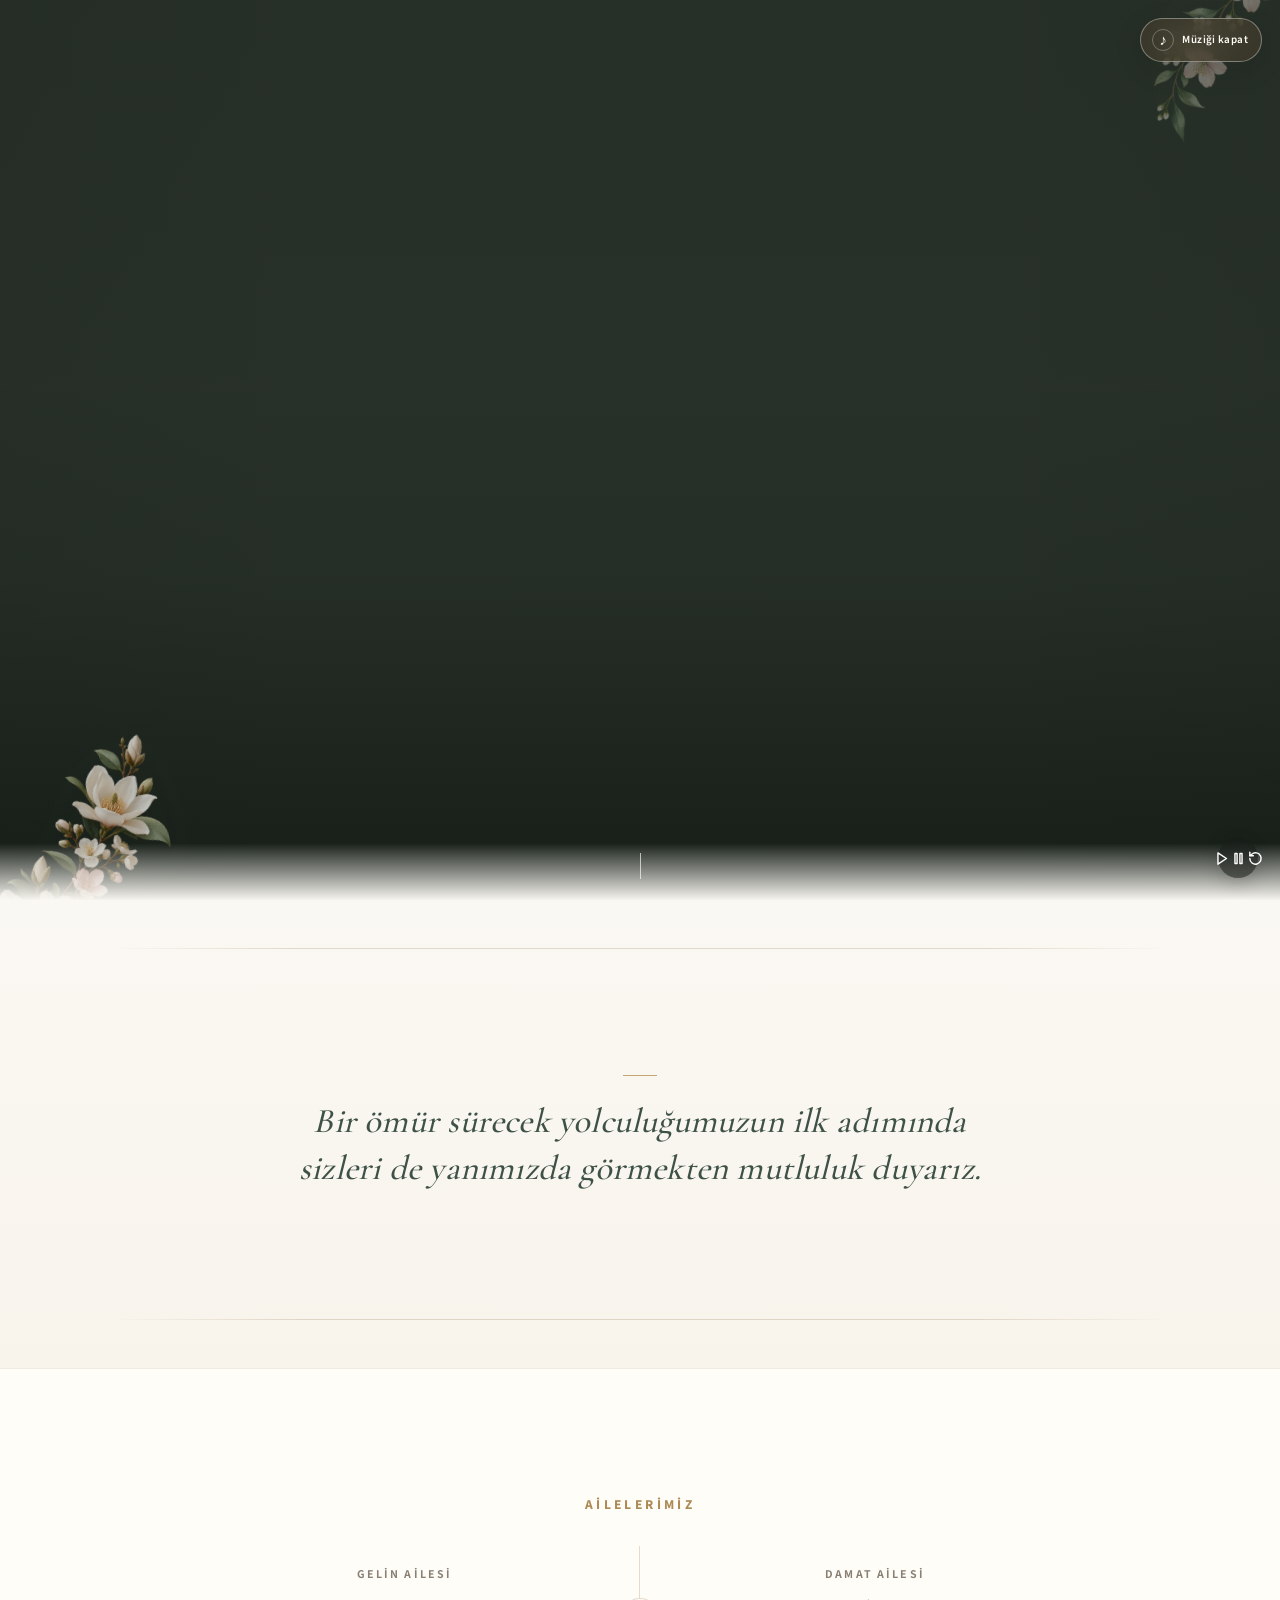
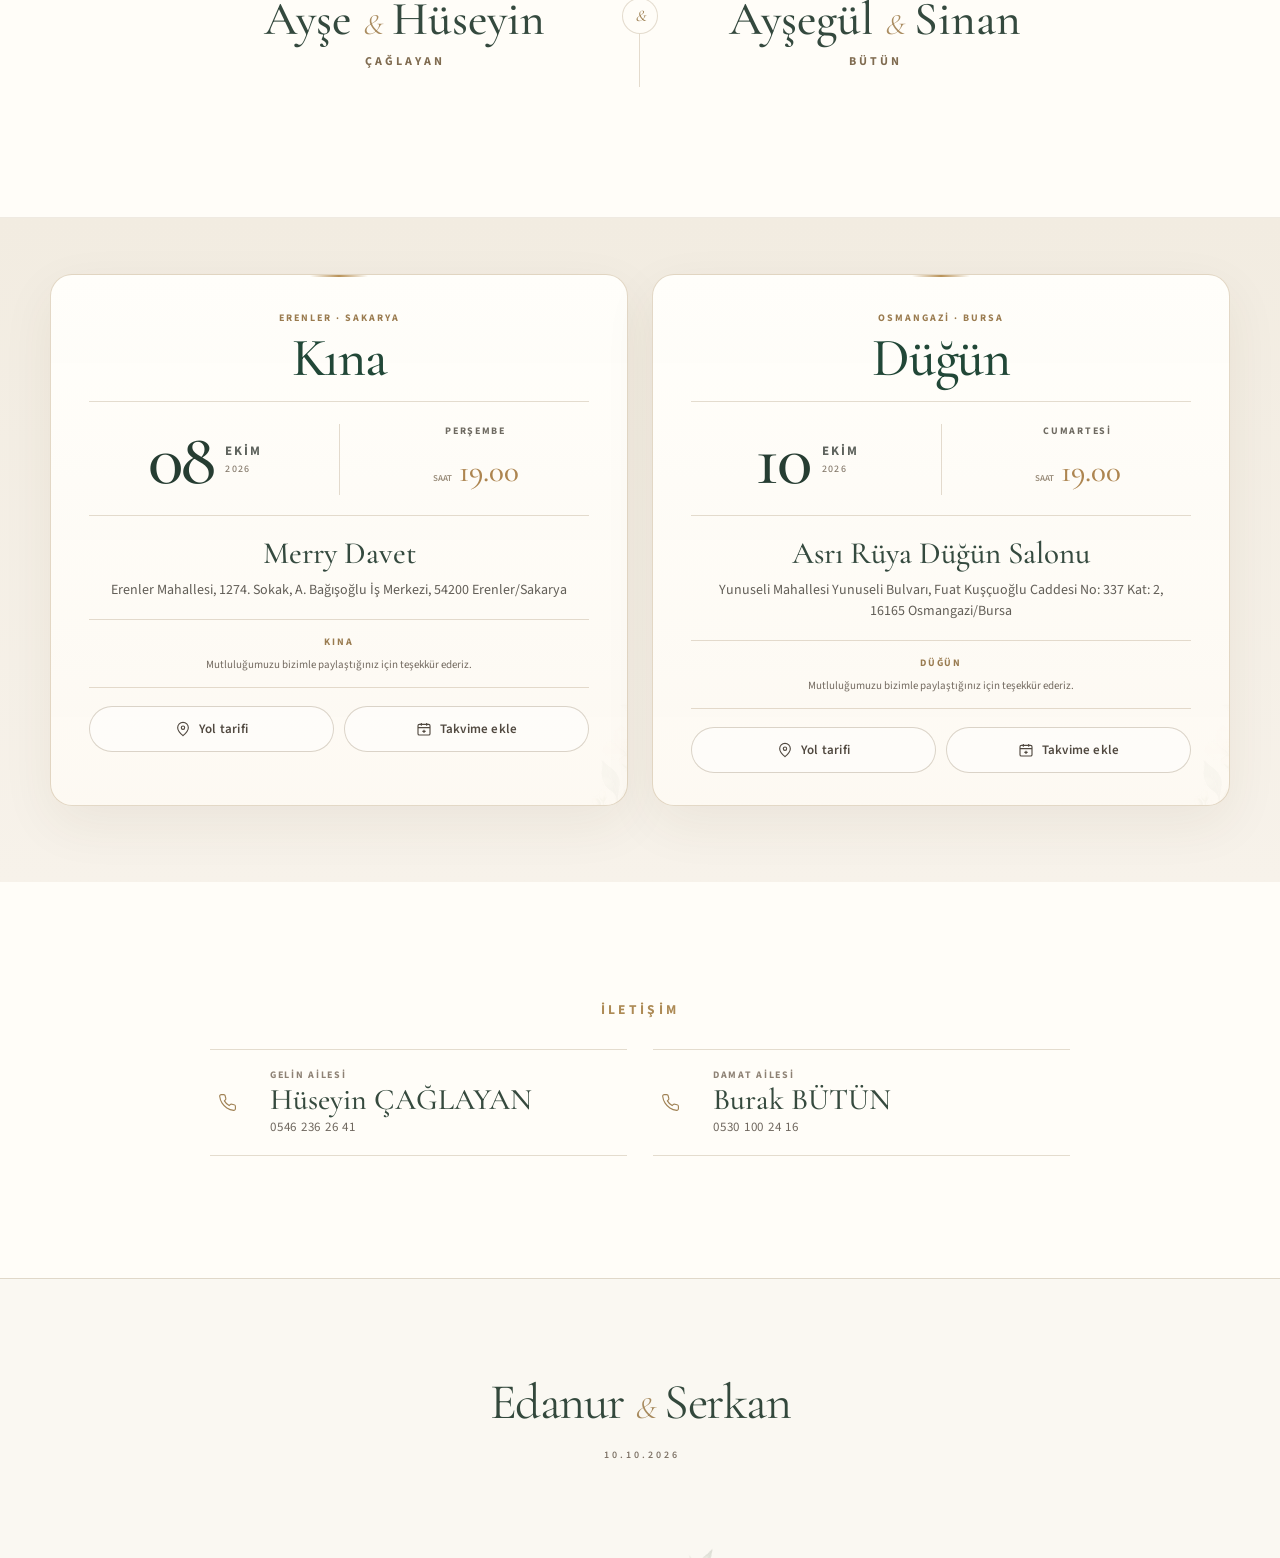
==== commit e7cd4f7f: "Add files via upload" ====
--- a/docs/index.html
+++ b/docs/index.html
@@ -35,7 +35,6 @@
         </picture>
         <div class="scene-controls">
           <button type="button" class="motion-button" aria-label="Videoyu duraklat" data-video-toggle>
-            <span class="video-control-label">Videoyu durdur</span>
             <svg data-icon-play viewBox="0 0 24 24" width="16" height="16" fill="none" stroke="currentColor" stroke-width="1.8" stroke-linecap="round" stroke-linejoin="round" aria-hidden="true" hidden><polygon points="7 4 19 12 7 20 7 4"/></svg>
             <svg data-icon-pause viewBox="0 0 24 24" width="16" height="16" fill="none" stroke="currentColor" stroke-width="1.8" stroke-linecap="round" stroke-linejoin="round" aria-hidden="true"><rect x="7" y="5" width="3" height="14"/><rect x="14" y="5" width="3" height="14"/></svg>
             <svg data-icon-replay viewBox="0 0 24 24" width="16" height="16" fill="none" stroke="currentColor" stroke-width="1.8" stroke-linecap="round" stroke-linejoin="round" aria-hidden="true" hidden><path d="M4 12a8 8 0 1 0 2.7-6L4 8"/><path d="M4 3v5h5"/></svg>
@@ -57,7 +56,6 @@
 
     <div class="content-body" id="bilgiler">
       <section class="garden-intro reveal" aria-label="Davetimiz">
-        <p class="section-kicker">BİZ EVLENİYORUZ</p>
         <span class="intro-rule" aria-hidden="true"></span>
         <p class="invitation-line">Bir ömür sürecek yolculuğumuzun ilk adımında sizleri de yanımızda görmekten mutluluk duyarız.</p>
         <span class="intro-monogram" aria-hidden="true">E <i>&amp;</i> S</span>
@@ -80,11 +78,7 @@
         </div>
       </section>
 
-      <section class="events-section reveal" aria-labelledby="events-heading">
-        <div class="events-heading">
-          <h2 id="events-heading">Kına <i>&amp;</i> Düğün</h2>
-        </div>
-
+      <section class="events-section reveal" aria-label="Kına ve düğün bilgileri">
         <div class="event-grid">
           <section class="event" aria-labelledby="henna-heading" data-countdown="2026-10-08T19:00:00+03:00" data-event-name="Kına">
             <header class="event-header">
--- a/docs/styles.css
+++ b/docs/styles.css
@@ -4,13 +4,15 @@
 :root{
   --ivory:#FAF8F2;
   --paper:#FFFDF8;
-  --paper-deep:#F4EFE6;
-  --champagne:#AF9161;
-  --champagne-soft:#D8C9B2;
-  --nude:#E8DDD4;
-  --ink:#302D29;
-  --ink-soft:#6E675E;
-  --line:rgba(123,101,70,.22);
+  --paper-soft:#F7F2E9;
+  --paper-deep:#F1EADF;
+  --green:#214737;
+  --green-soft:#52665A;
+  --champagne:#AD8A55;
+  --champagne-soft:#D8C5A7;
+  --ink:#2F302C;
+  --ink-soft:#6A675F;
+  --line:rgba(142,113,72,.24);
   --serif:"Cormorant Garamond",Georgia,"Times New Roman",serif;
   --sans:"Source Sans 3",Arial,sans-serif;
   --pointer-x:0;
@@ -18,284 +20,388 @@
   --hero-scroll:0;
   color-scheme:light;
 }
+
 *{box-sizing:border-box}
-html{scroll-behavior:smooth;background:var(--ivory);overflow-x:hidden}
-body{margin:0;background:var(--ivory);color:var(--ink);font-family:var(--sans);font-size:17px;line-height:1.6;overflow-x:hidden;-webkit-font-smoothing:antialiased;text-rendering:optimizeLegibility}
-img,video{display:block;max-width:100%}a{color:inherit;text-decoration:none}button{font:inherit}p,h1,h2,h3,h4,figure{margin:0}
-::selection{background:#DCCDB7;color:#2F2B27}
-.skip-link{position:fixed;left:18px;top:18px;z-index:1000;padding:9px 13px;background:var(--paper);border:1px solid var(--line);transform:translateY(-160%)}.skip-link:focus{transform:translateY(0)}
-
-/* HERO — video first, decoration second */
-.hero-stage{position:relative;isolation:isolate;width:100%;height:100vh;height:100svh;min-height:620px;overflow:hidden;background:#283129;color:#fffdf8}
+html{scroll-behavior:smooth;background:var(--ivory);overflow-x:clip}
+body{margin:0;background:var(--ivory);color:var(--ink);font-family:var(--sans);font-size:17px;line-height:1.55;overflow-x:clip;-webkit-font-smoothing:antialiased;text-rendering:optimizeLegibility;touch-action:pan-y;overscroll-behavior-y:auto}
+img,video{display:block;max-width:100%}
+a{color:inherit;text-decoration:none}
+button{font:inherit}
+p,h1,h2,h3,h4,figure{margin:0}
+::selection{background:#DED0B9;color:#24362D}
+.skip-link{position:fixed;left:18px;top:18px;z-index:1000;padding:9px 13px;background:var(--paper);border:1px solid var(--line);transform:translateY(-160%)}
+.skip-link:focus{transform:translateY(0)}
+
+/* HERO */
+.hero-stage{position:relative;isolation:isolate;width:100%;height:100vh;height:100svh;min-height:620px;overflow:hidden;background:#283129;color:#fffdf8;touch-action:pan-y}
 .meeting-scene,.scene-start-poster,.scene-end-poster,.couple-video{position:absolute;inset:0;width:100%;height:100%}
-.meeting-scene{overflow:hidden}.scene-start-poster,.scene-end-poster{z-index:1;pointer-events:none;transition:opacity .7s ease}.scene-start-poster img,.scene-end-poster img,.couple-video{width:100%;height:100%;object-fit:cover;object-position:center 47%}
-.couple-video{z-index:2;opacity:0;background:#283129;transition:opacity .65s ease}.couple-video.is-ready{opacity:1}.meeting-scene.is-started .scene-start-poster{opacity:0}.scene-end-poster{z-index:3;opacity:0}.scene-end-poster.is-visible{opacity:1}
-.scene-controls{position:absolute;right:24px;bottom:24px;z-index:16}.motion-button{width:42px;height:42px;display:grid;place-items:center;border:1px solid rgba(255,255,255,.52);border-radius:50%;background:rgba(26,31,26,.27);color:#fff;backdrop-filter:blur(8px);cursor:pointer;transition:background .25s ease,transform .25s ease}.motion-button:hover{background:rgba(26,31,26,.42);transform:translateY(-1px)}.motion-button:focus-visible,.hero-scroll:focus-visible,.event-actions a:focus-visible,.contact-person:focus-visible{outline:2px solid #fff3d8;outline-offset:4px}
-.hero-shade{position:absolute;inset:0;z-index:5;pointer-events:none;background:linear-gradient(180deg,rgba(12,19,14,.08) 0%,rgba(12,19,14,.015) 42%,rgba(12,19,14,.10) 63%,rgba(12,19,14,.65) 100%)}
-.hero-shade::after{content:"";position:absolute;inset:0;background:linear-gradient(90deg,rgba(17,22,17,.09),transparent 24%,transparent 76%,rgba(17,22,17,.07))}
-.hero-flower{position:absolute;z-index:7;pointer-events:none;height:auto;filter:drop-shadow(0 16px 24px rgba(31,27,21,.18));will-change:transform;transition:opacity .3s ease}
-.hero-flower-left{width:clamp(210px,21vw,340px);left:-7%;bottom:-13%;opacity:.78;transform:translate(calc(var(--pointer-x) * 2px),calc(var(--pointer-y) * 1px + var(--hero-scroll) * 14px)) rotate(-12deg)}
-.hero-flower-right{width:clamp(160px,16vw,250px);right:-5%;top:-8%;opacity:.45;filter:blur(.5px) drop-shadow(0 14px 20px rgba(31,27,21,.12));transform:translate(calc(var(--pointer-x) * -1.5px),calc(var(--pointer-y) * -1px + var(--hero-scroll) * 8px)) rotate(170deg)}
-.hero-copy{position:absolute;z-index:11;left:50%;bottom:7.5%;width:min(94vw,1180px);text-align:center;color:#fffdf8;transform:translate(-50%,12px);opacity:0;transition:opacity .9s cubic-bezier(.22,.61,.36,1),transform .9s cubic-bezier(.22,.61,.36,1);text-shadow:0 2px 24px rgba(12,15,12,.32);pointer-events:none}.hero-copy.is-revealed{opacity:1;transform:translate(-50%,0)}
-.hero-copy h1{display:flex;justify-content:center;align-items:baseline;gap:.18em;font-family:var(--serif);font-size:clamp(66px,7vw,110px);font-weight:400;line-height:.95;letter-spacing:-.045em}.hero-copy h1 span{white-space:nowrap}.hero-copy h1 i{font-size:.52em;font-weight:300;color:#F0DEC0;font-style:italic;letter-spacing:0}.hero-date{margin-top:20px;font-size:13px;font-weight:500;letter-spacing:.34em;transform:translateX(.17em)}
-.hero-scroll{position:absolute;left:50%;bottom:20px;z-index:13;width:36px;height:28px;transform:translateX(-50%);display:grid;place-items:center}.hero-scroll span{display:block;width:1px;height:26px;background:rgba(255,255,255,.65);position:relative;overflow:hidden}.hero-scroll span::after{content:"";position:absolute;left:0;top:-10px;width:1px;height:9px;background:#fff;animation:scrollLine 2.1s ease-in-out infinite}@keyframes scrollLine{0%{transform:translateY(0)}60%,100%{transform:translateY(38px)}}
+.meeting-scene{overflow:hidden;touch-action:pan-y}
+.scene-start-poster,.scene-end-poster{z-index:1;pointer-events:none;transition:opacity .7s ease}
+.scene-start-poster img,.scene-end-poster img,.couple-video{width:100%;height:100%;object-fit:cover;object-position:center 47%}
+.couple-video{z-index:2;opacity:0;background:#283129;transition:opacity .65s ease;pointer-events:none;touch-action:pan-y}
+.couple-video.is-ready{opacity:1}
+.meeting-scene.is-started .scene-start-poster{opacity:0}
+.scene-end-poster{z-index:3;opacity:0}
+.scene-end-poster.is-visible{opacity:1}
+
+.scene-controls{position:absolute;right:22px;bottom:22px;z-index:16}
+.motion-button{min-width:46px;height:46px;display:inline-flex;align-items:center;justify-content:center;gap:8px;padding:0 14px;border:1px solid rgba(255,255,255,.5);border-radius:999px;background:rgba(25,31,26,.37);color:#fff;backdrop-filter:blur(9px);cursor:pointer;transition:background .25s ease,transform .25s ease;touch-action:manipulation}
+.motion-button:hover{background:rgba(25,31,26,.52);transform:translateY(-1px)}
+.video-control-label{font-size:11px;font-weight:600;letter-spacing:.02em;white-space:nowrap}
+.motion-button svg{flex:0 0 auto}
+.motion-button:focus-visible,.hero-scroll:focus-visible,.event-actions a:focus-visible,.contact-person:focus-visible,.music-control:focus-visible{outline:2px solid #FFF3D8;outline-offset:4px}
+
+.hero-shade{position:absolute;inset:0;z-index:5;pointer-events:none;background:linear-gradient(180deg,rgba(12,19,14,.06) 0%,rgba(12,19,14,.01) 43%,rgba(12,19,14,.10) 64%,rgba(12,19,14,.65) 100%)}
+.hero-shade::after{content:"";position:absolute;inset:0;background:linear-gradient(90deg,rgba(17,22,17,.08),transparent 24%,transparent 76%,rgba(17,22,17,.06))}
+.hero-flower{position:absolute;z-index:7;pointer-events:none;height:auto;filter:drop-shadow(0 16px 24px rgba(31,27,21,.17));will-change:transform}
+.hero-flower-left{width:clamp(210px,21vw,340px);left:-7%;bottom:-13%;opacity:.74;transform:translate(calc(var(--pointer-x)*2px),calc(var(--pointer-y)*1px + var(--hero-scroll)*14px)) rotate(-12deg)}
+.hero-flower-right{width:clamp(160px,16vw,250px);right:-5%;top:-8%;opacity:.38;filter:blur(.4px) drop-shadow(0 14px 20px rgba(31,27,21,.11));transform:translate(calc(var(--pointer-x)*-1.5px),calc(var(--pointer-y)*-1px + var(--hero-scroll)*8px)) rotate(170deg)}
+
+.hero-copy{position:absolute;z-index:11;left:50%;bottom:7.5%;width:min(94vw,1180px);text-align:center;color:#fffdf8;transform:translate(-50%,12px);opacity:0;transition:opacity .9s cubic-bezier(.22,.61,.36,1),transform .9s cubic-bezier(.22,.61,.36,1);text-shadow:0 2px 24px rgba(12,15,12,.30);pointer-events:none}
+.hero-copy.is-revealed{opacity:1;transform:translate(-50%,0)}
+.hero-copy h1{display:flex;justify-content:center;align-items:baseline;gap:.18em;font-family:var(--serif);font-size:clamp(66px,7vw,110px);font-weight:400;line-height:.95;letter-spacing:-.045em}
+.hero-copy h1 span{white-space:nowrap}
+.hero-copy h1 i{font-size:.52em;font-weight:300;color:#F0DEC0;font-style:italic;letter-spacing:0}
+.hero-date{margin-top:20px;font-size:13px;font-weight:500;letter-spacing:.34em;transform:translateX(.17em)}
+.hero-scroll{position:absolute;left:50%;bottom:20px;z-index:13;width:36px;height:28px;transform:translateX(-50%);display:grid;place-items:center}
+.hero-scroll span{display:block;width:1px;height:26px;background:rgba(255,255,255,.65);position:relative;overflow:hidden}
+.hero-scroll span::after{content:"";position:absolute;left:0;top:-10px;width:1px;height:9px;background:#fff;animation:scrollLine 2.1s ease-in-out infinite}
+@keyframes scrollLine{0%{transform:translateY(0)}60%,100%{transform:translateY(38px)}}
 .hero-transition{position:absolute;left:0;right:0;bottom:-1px;z-index:12;height:58px;background:linear-gradient(to bottom,transparent,var(--ivory));pointer-events:none}
 
-/* CONTENT SYSTEM */
-.content-body{width:min(100%,1240px);margin:0 auto;padding:0 48px}.section-kicker{font-size:10px;font-weight:650;letter-spacing:.32em;text-transform:uppercase;color:#9D8156}.reveal{opacity:0;transform:translateY(16px);transition:opacity .72s cubic-bezier(.22,.61,.36,1),transform .72s cubic-bezier(.22,.61,.36,1)}.reveal.is-visible{opacity:1;transform:none}
-
-.garden-intro{position:relative;min-height:500px;display:flex;flex-direction:column;justify-content:center;align-items:center;text-align:center;padding:92px 80px 88px}.garden-intro::before,.garden-intro::after{content:"";position:absolute;left:7%;right:7%;height:1px;background:linear-gradient(90deg,transparent,var(--line) 18%,var(--line) 82%,transparent)}.garden-intro::before{top:52px}.garden-intro::after{bottom:52px}.intro-rule{width:36px;height:1px;background:#C6AA7D;margin:24px 0 25px}.invitation-line{max-width:760px;font-family:var(--serif);font-size:clamp(34px,3.2vw,46px);font-weight:400;line-height:1.28;letter-spacing:-.018em;color:#37322D}.intro-monogram{position:absolute;right:7%;bottom:61px;font-family:var(--serif);font-size:13px;letter-spacing:.34em;color:#B19A78;opacity:.72}.intro-monogram i{font-size:.74em}
-
-.family-section{padding:88px 0 98px;text-align:center;border-bottom:1px solid var(--line)}.family-section>h2{margin:10px 0 50px;font-family:var(--serif);font-size:clamp(42px,4.2vw,58px);font-weight:400;line-height:1.1;letter-spacing:-.035em}.family-grid{position:relative;display:grid;grid-template-columns:1fr 1fr;max-width:900px;margin:0 auto}.family{padding:18px 60px 14px}.family:first-child{border-right:1px solid var(--line)}.family-label{font-size:11px;font-weight:600;letter-spacing:.18em;text-transform:uppercase;color:#8A8074}.family-names{display:flex;justify-content:center;align-items:baseline;gap:.2em;margin:10px 0 7px;font-family:var(--serif);font-size:clamp(30px,3vw,40px);font-weight:500;line-height:1.15}.family-names i{font-size:.65em;font-weight:300;color:#AA8C60}.family-surname{font-size:11px;font-weight:650;letter-spacing:.25em;color:#72685E}.family-divider{position:absolute;left:50%;top:50%;width:34px;height:34px;display:grid;place-items:center;transform:translate(-50%,-50%);background:var(--ivory);border:1px solid var(--line);border-radius:50%;font-family:var(--serif);color:#A2865A}.family-divider i{font-style:italic;font-size:15px}
-
-.events-section{position:relative;padding:112px 0 118px;isolation:isolate}.events-section::before{content:"";position:absolute;z-index:-2;top:0;bottom:0;left:50%;width:100vw;transform:translateX(-50%);background:linear-gradient(180deg,#F4EFE6 0%,#F6F1E9 100%)}.events-section::after{content:"";position:absolute;z-index:-1;inset:0;opacity:.17;background-image:radial-gradient(rgba(82,68,48,.26) .42px,transparent .56px);background-size:5px 5px;mask-image:linear-gradient(to bottom,transparent,#000 14%,#000 86%,transparent)}.events-heading{text-align:center;margin-bottom:48px}.events-heading h2{margin-top:8px;font-family:var(--serif);font-size:clamp(48px,5vw,66px);font-weight:400;letter-spacing:-.04em}.events-heading h2 i{font-size:.64em;font-weight:300;color:#A78A5D}.event-grid{display:grid;grid-template-columns:1fr 1fr;gap:26px}.event{position:relative;overflow:hidden;padding:42px 42px 38px;background:rgba(255,253,248,.86);border:1px solid rgba(151,126,87,.28);border-radius:4px;box-shadow:0 18px 60px rgba(66,51,31,.055);transition:transform .28s ease,box-shadow .28s ease,border-color .28s ease}.event::after{content:"";position:absolute;right:-70px;bottom:-100px;width:230px;height:230px;background:url("images/botanik-dal.webp") center/contain no-repeat;opacity:.035;transform:rotate(-18deg);pointer-events:none}.event:hover{transform:translateY(-3px);box-shadow:0 22px 64px rgba(66,51,31,.075);border-color:rgba(151,126,87,.39)}.event-header{padding-bottom:23px;border-bottom:1px solid var(--line)}.event-city{font-size:9px;font-weight:650;letter-spacing:.24em;color:#8B7C6A}.event-header h3{margin-top:5px;font-family:var(--serif);font-size:52px;font-weight:400;line-height:1;letter-spacing:-.03em}.event-date-row{display:flex;align-items:center;justify-content:space-between;gap:22px;padding:27px 0 25px}.event-date{display:flex;align-items:center;gap:14px}.event-date strong{font-family:var(--serif);font-size:80px;font-weight:400;line-height:.8;letter-spacing:-.055em}.event-date>span{display:flex;flex-direction:column;font-size:12px;font-weight:650;letter-spacing:.14em;line-height:1.25}.event-date small{margin-top:4px;font-size:10px;font-weight:500;letter-spacing:.11em;color:#817466}.event-meta{min-width:96px;padding-left:20px;border-left:1px solid var(--line);text-align:right}.event-meta>p:first-child{font-size:9px;font-weight:650;letter-spacing:.16em;color:#887B6C}.event-meta>p:last-child{margin-top:9px;display:flex;align-items:baseline;justify-content:flex-end;gap:6px}.event-meta span{font-size:9px;color:#918577}.event-meta strong{font-family:var(--serif);font-size:27px;font-weight:500}.event-place{min-height:122px;padding:22px 0;border-top:1px solid var(--line)}.event-place h4{font-family:var(--serif);font-size:29px;font-weight:500;line-height:1.18}.event-place p{margin-top:8px;max-width:500px;font-size:13px;line-height:1.58;color:#6F685F}.countdown-line{padding:18px 0 16px;border-top:1px solid var(--line);border-bottom:1px solid var(--line)}.countdown-label{display:block;margin-bottom:7px;font-size:9px;font-weight:650;letter-spacing:.18em;text-transform:uppercase;color:#9A805A}.countdown-line p{display:flex;flex-wrap:wrap;align-items:baseline;gap:3px 7px;font-size:10px;letter-spacing:.02em;color:#766B60}.countdown-line p span{white-space:nowrap}.countdown-line b{font-family:var(--serif);font-size:20px;font-weight:500;color:#3B3630}.countdown-line i{font-style:normal;color:#BCA785}.event-actions{display:flex;flex-wrap:wrap;gap:9px;margin-top:23px}.event-actions a{min-height:44px;display:inline-flex;align-items:center;justify-content:center;gap:8px;padding:0 15px;border:1px solid rgba(126,105,72,.28);border-radius:7px;background:rgba(255,255,255,.30);font-size:12px;font-weight:500;letter-spacing:.02em;color:#514940;transition:transform .22s ease,border-color .22s ease,background .22s ease}.event-actions a:hover{transform:translateY(-1px);border-color:rgba(126,105,72,.5);background:#FFFDF8}.event-actions a:focus-visible{outline-color:#A88A5C}
-
-.contact-section{padding:102px 0 112px;text-align:center}.contact-section h2{margin:7px 0 40px;font-family:var(--serif);font-size:clamp(44px,4.6vw,60px);font-weight:400;letter-spacing:-.035em}.contact-grid{display:grid;grid-template-columns:1fr 1fr;gap:26px;max-width:850px;margin:0 auto;text-align:left}.contact-person{display:grid;grid-template-columns:36px 1fr;align-items:center;gap:14px;padding:18px 8px;border-top:1px solid var(--line);border-bottom:1px solid var(--line);transition:transform .22s ease,border-color .22s ease}.contact-person:hover{transform:translateY(-2px);border-color:rgba(175,145,97,.48)}.contact-person>svg{color:#A08255}.contact-person>span{display:flex;flex-direction:column;min-width:0}.contact-person small{font-size:9px;font-weight:650;letter-spacing:.17em;text-transform:uppercase;color:#8E8275}.contact-person strong{font-family:var(--serif);font-size:25px;font-weight:500;line-height:1.25}.contact-person em{font-size:12px;font-style:normal;letter-spacing:.06em;color:#6F675E}
-
-.site-footer{position:relative;min-height:310px;display:flex;flex-direction:column;align-items:center;justify-content:center;padding:62px 30px 72px;text-align:center;border-top:1px solid var(--line);overflow:hidden}.site-footer img{position:absolute;width:135px;height:auto;left:50%;bottom:-82px;transform:translateX(-50%) rotate(34deg);opacity:.22;filter:grayscale(.15) saturate(.7)}.site-footer p{position:relative;font-family:var(--serif);font-size:clamp(36px,4vw,50px);font-weight:400;letter-spacing:-.03em}.site-footer p i{font-size:.62em;font-weight:300;color:#A78A5D}.site-footer>span{position:relative;margin-top:7px;font-size:10px;font-weight:500;letter-spacing:.30em;color:#7D7266;transform:translateX(.15em)}
-
-@media(max-width:1050px){.content-body{padding:0 34px}.event{padding:36px 32px 32px}.event-date strong{font-size:70px}.family{padding-left:42px;padding-right:42px}}
-
-@media(max-width:767px){
-  body{font-size:16px}.hero-stage{min-height:600px}.scene-start-poster img,.scene-end-poster img,.couple-video{object-position:center 48%}.scene-controls{right:17px;bottom:17px}.motion-button{width:42px;height:42px}.hero-shade{background:linear-gradient(180deg,rgba(12,19,14,.035) 0%,rgba(12,19,14,.01) 51%,rgba(12,19,14,.10) 66%,rgba(12,19,14,.72) 100%)}.hero-flower-right{display:none}.hero-flower-left{width:138px;left:-72px;bottom:-15px;opacity:.52;filter:blur(.3px) drop-shadow(0 10px 15px rgba(31,27,21,.12))}.hero-copy{bottom:8.8%;width:92vw}.hero-copy h1{flex-direction:column;align-items:center;gap:0;font-size:clamp(52px,15vw,68px);line-height:.79}.hero-copy h1 i{font-size:31px;line-height:1.16;margin:7px 0 7px}.hero-date{margin-top:21px;font-size:10px;letter-spacing:.30em}.hero-scroll{bottom:16px}.hero-transition{height:44px}
-  .content-body{padding:0 21px}.section-kicker{font-size:9px;letter-spacing:.27em}.garden-intro{min-height:430px;padding:80px 0 76px}.garden-intro::before{top:35px;left:0;right:0}.garden-intro::after{bottom:35px;left:0;right:0}.intro-rule{margin:20px 0 21px}.invitation-line{max-width:345px;font-size:clamp(28px,8.2vw,34px);line-height:1.30}.intro-monogram{right:0;bottom:43px;font-size:11px}
-  .family-section{padding:75px 0 80px}.family-section>h2{font-size:40px;margin:9px auto 30px;max-width:320px}.family-grid{grid-template-columns:1fr;max-width:380px}.family{padding:25px 10px}.family:first-child{border-right:0;border-bottom:1px solid var(--line)}.family-names{font-size:32px}.family-divider{top:50%;left:50%;width:32px;height:32px}.family-label{font-size:10px}
-  .events-section{padding:86px 0 91px}.events-heading{margin-bottom:34px}.events-heading h2{font-size:47px}.event-grid{grid-template-columns:1fr;gap:20px}.event{padding:31px 24px 28px}.event:hover{transform:none}.event-header{padding-bottom:19px}.event-header h3{font-size:44px}.event-date-row{gap:10px;padding:23px 0 21px}.event-date{gap:10px}.event-date strong{font-size:62px}.event-date>span{font-size:10px}.event-meta{min-width:86px;padding-left:15px}.event-meta strong{font-size:23px}.event-place{min-height:0;padding:19px 0}.event-place h4{font-size:27px}.event-place p{font-size:12px;line-height:1.55}.countdown-line{padding:16px 0 14px}.countdown-line p{font-size:9px;gap:2px 5px;line-height:1.7}.countdown-line b{font-size:18px}.event-actions{display:grid;grid-template-columns:1fr 1fr;gap:7px;margin-top:19px}.event-actions a{width:100%;padding:0 8px;font-size:11px}
-  .contact-section{padding:79px 0 87px}.contact-section h2{font-size:42px;margin-bottom:28px}.contact-grid{grid-template-columns:1fr;gap:8px;max-width:380px}.contact-person{padding:16px 4px}.contact-person strong{font-size:24px}.site-footer{min-height:270px;padding:54px 20px 65px}.site-footer p{font-size:39px}.site-footer img{width:105px;bottom:-64px}
-}
-
-@media(max-width:390px){.content-body{padding:0 18px}.hero-copy h1{font-size:clamp(50px,15vw,62px)}.event{padding-left:21px;padding-right:21px}.event-date strong{font-size:59px}.event-meta{min-width:80px}.event-actions a{font-size:10.5px}}
-
-@media(min-width:1200px) and (min-aspect-ratio:2/1){.meeting-scene::before{content:"";position:absolute;inset:-28px;background:url("images/couple-story-poster.webp") center/cover no-repeat;filter:blur(25px) brightness(.62);transform:scale(1.06)}.scene-start-poster img,.scene-end-poster img,.couple-video{object-fit:contain;object-position:center}}
-@media(max-height:620px) and (orientation:landscape){.hero-stage{min-height:520px}.hero-copy{bottom:7%}.hero-copy h1{font-size:64px}.hero-date{margin-top:11px}.hero-flower-left{width:190px}}
-@media(prefers-reduced-motion:reduce){html{scroll-behavior:auto}*,*::before,*::after{animation:none!important;transition:none!important}.reveal{opacity:1!important;transform:none!important}.hero-copy{opacity:1!important;transform:translate(-50%,0)!important}.hero-flower{transform:none!important}}
-
-/* Fon müziği kontrolü */
-.music-control{position:fixed;z-index:80;right:max(18px,env(safe-area-inset-right));top:max(18px,env(safe-area-inset-top));min-height:44px;display:inline-flex;align-items:center;gap:8px;padding:0 13px 0 11px;border:1px solid rgba(255,255,255,.36);border-radius:999px;background:rgba(24,25,22,.42);-webkit-backdrop-filter:blur(11px);backdrop-filter:blur(11px);box-shadow:0 8px 28px rgba(20,18,14,.12);color:#FFFDF8;font-size:11px;font-weight:550;letter-spacing:.035em;cursor:pointer;transition:background .22s ease,border-color .22s ease,transform .22s ease,opacity .22s ease}.music-control:hover{transform:translateY(-1px);background:rgba(24,25,22,.54);border-color:rgba(255,255,255,.52)}.music-control:focus-visible{outline:2px solid #FFF8EA;outline-offset:3px}.music-control-icon{width:22px;height:22px;display:grid;place-items:center;border:1px solid rgba(255,255,255,.28);border-radius:50%;font-family:var(--serif);font-size:15px;line-height:1}.music-control.is-playing .music-control-icon{animation:musicPulse 2.4s ease-in-out infinite}.music-control.is-playing{background:rgba(76,65,47,.55)}@keyframes musicPulse{0%,100%{transform:scale(1)}50%{transform:scale(1.08)}}
-@media(max-width:767px){.music-control{right:max(14px,env(safe-area-inset-right));top:max(14px,env(safe-area-inset-top));min-height:42px;padding:0 11px}.music-control-label{font-size:10.5px}}
-@media(prefers-reduced-motion:reduce){.music-control.is-playing .music-control-icon{animation:none!important}}
-
-/* ===== v5: page-by-page editorial flow + compact mobile ===== */
-.scene-controls{right:22px;bottom:22px}
-.motion-button{width:auto;min-width:44px;height:44px;display:inline-flex;align-items:center;justify-content:center;gap:8px;padding:0 14px;border-radius:999px}
-.video-control-label{font-size:11px;font-weight:600;letter-spacing:.025em;white-space:nowrap}
-.motion-button svg{flex:0 0 auto}
-
-.content-body{width:100%;max-width:none;margin:0;padding:0}
-.garden-intro,.family-section,.events-section,.contact-section{
-  width:100%;
-  min-height:88svh;
-  margin:0;
-  padding-inline:max(48px,calc((100vw - 1180px)/2));
-  display:flex;
-  flex-direction:column;
-  justify-content:center;
-  position:relative;
-  overflow:hidden;
-}
-.garden-intro{background:linear-gradient(180deg,#FAF8F2 0%,#F8F4EC 100%);padding-top:96px;padding-bottom:96px}
-.family-section{background:#FFFDF8;padding-top:92px;padding-bottom:92px;border-top:1px solid rgba(123,101,70,.13);border-bottom:1px solid rgba(123,101,70,.13)}
-.family-section>h2{display:none}
-.family-section>.section-kicker{margin-bottom:34px}
-.family-grid{width:min(900px,100%)}
-.events-section{background:linear-gradient(180deg,#F3EEE4 0%,#F7F3EC 100%);padding-top:86px;padding-bottom:92px}
-.events-section::before,.events-section::after{display:none}
-.events-heading{margin-bottom:36px}
-.events-heading .section-kicker{display:none}
-.contact-section{background:#FFFDF8;padding-top:88px;padding-bottom:88px}
-.contact-section h2{margin:8px 0 34px;font-size:clamp(40px,4.3vw,56px)}
-
-.garden-intro::before,.garden-intro::after{left:max(48px,calc((100vw - 1060px)/2));right:max(48px,calc((100vw - 1060px)/2))}
-.invitation-line{max-width:820px}
-
-.event-grid{width:min(1180px,100%);margin:0 auto}
-.event{background:rgba(255,253,248,.94);box-shadow:0 20px 60px rgba(69,55,36,.055)}
-.contact-grid{width:min(850px,100%)}
-
-/* Mobile: use the screen efficiently, no artificial empty height */
-@media(max-width:767px){
-  .hero-stage{min-height:100svh}
-  .scene-controls{right:14px;bottom:15px}
-  .motion-button{min-width:44px;height:44px;padding:0 12px;gap:7px;background:rgba(24,29,24,.42)}
-  .video-control-label{font-size:10.5px}
-
-  .garden-intro,.family-section,.events-section,.contact-section{
-    min-height:0;
-    padding-inline:18px;
-  }
-  .garden-intro{padding-top:54px;padding-bottom:54px}
-  .garden-intro::before{top:22px;left:18px;right:18px}
-  .garden-intro::after{bottom:22px;left:18px;right:18px}
-  .intro-rule{margin:15px 0 17px}
-  .invitation-line{max-width:355px;font-size:clamp(25px,7.1vw,30px);line-height:1.25}
-  .intro-monogram{right:20px;bottom:27px;font-size:10px}
-
-  .family-section{padding-top:48px;padding-bottom:48px}
-  .family-section>.section-kicker{margin-bottom:18px}
-  .family-grid{grid-template-columns:1fr;max-width:390px;gap:0}
-  .family{padding:18px 4px}
-  .family:first-child{border-right:0;border-bottom:1px solid var(--line)}
-  .family-label{font-size:9px;letter-spacing:.17em}
-  .family-names{margin:7px 0 5px;font-size:30px;line-height:1.05}
-  .family-surname{font-size:10px}
-  .family-divider{display:none}
-
-  .events-section{padding-top:50px;padding-bottom:52px}
-  .events-heading{margin-bottom:22px}
-  .events-heading h2{margin-top:0;font-size:39px;line-height:1}
-  .event-grid{grid-template-columns:1fr;gap:16px}
-  .event{padding:24px 19px 20px;border-radius:10px;box-shadow:0 12px 38px rgba(69,55,36,.055)}
-  .event-header{padding-bottom:14px}
-  .event-city{font-size:8px;letter-spacing:.19em}
-  .event-header h3{font-size:38px;margin-top:3px}
-  .event-date-row{padding:17px 0 15px;gap:8px}
-  .event-date{gap:9px}
-  .event-date strong{font-size:52px}
-  .event-date>span{font-size:9px}
-  .event-date small{font-size:8px}
-  .event-meta{min-width:75px;padding-left:11px}
-  .event-meta>p:first-child{font-size:8px}
-  .event-meta>p:last-child{margin-top:6px}
-  .event-meta span{font-size:8px}
-  .event-meta strong{font-size:20px}
-  .event-place{min-height:0;padding:14px 0}
-  .event-place h4{font-size:24px;line-height:1.12}
-  .event-place p{margin-top:6px;font-size:11.5px;line-height:1.43}
-  .countdown-line{padding:12px 0}
-  .countdown-label{margin-bottom:5px;font-size:8px}
-  .countdown-line p{gap:2px 5px;font-size:8.7px;line-height:1.55}
-  .countdown-line b{font-size:16px}
-  .event-actions{display:grid;grid-template-columns:1fr 1fr;gap:8px;margin-top:14px}
-  .event-actions a{min-height:44px;padding:0 7px;font-size:10.5px}
-
-  .contact-section{padding-top:50px;padding-bottom:52px}
-  .contact-section h2{margin:6px auto 20px;max-width:330px;font-size:32px;line-height:1.05}
-  .contact-grid{grid-template-columns:1fr;gap:5px;max-width:390px}
-  .contact-person{grid-template-columns:31px 1fr;gap:11px;padding:13px 2px}
-  .contact-person>svg{width:17px;height:17px}
-  .contact-person small{font-size:8px}
-  .contact-person strong{font-size:22px;line-height:1.08}
-  .contact-person em{font-size:11px}
-
-  .site-footer{min-height:220px;padding:48px 18px 58px}
-  .site-footer p{font-size:35px}
-
-  .music-control{top:auto;bottom:max(14px,env(safe-area-inset-bottom));right:max(14px,env(safe-area-inset-right));min-height:42px}
-}
-
-@media(max-width:390px){
-  .garden-intro,.family-section,.events-section,.contact-section{padding-inline:15px}
-  .invitation-line{font-size:25px}
-  .family-names{font-size:28px}
-  .event{padding-left:17px;padding-right:17px}
-  .event-date strong{font-size:49px}
-  .event-meta{min-width:70px}
-  .event-actions a{font-size:10px}
-  .contact-section h2{font-size:29px}
-}
-
-/* ===== v6: mobile readability + natural scrolling + event redesign ===== */
-html,body{overscroll-behavior-y:auto}
-body{touch-action:pan-y}
-.hero-stage,.meeting-scene,.content-body,.garden-intro,.family-section,.events-section,.contact-section{touch-action:pan-y}
-.couple-video{pointer-events:none;touch-action:pan-y}
-.motion-button,.music-control,.event-actions a,.contact-person{touch-action:manipulation}
-
-/* More readable editorial labels */
-.section-kicker{font-size:12px;letter-spacing:.27em;font-weight:700}
-.family-label{font-size:12px;font-weight:650}
-.family-names{font-size:clamp(36px,3.5vw,46px)}
-.family-surname{font-size:12px}
-.events-heading h2{font-size:clamp(54px,5.4vw,72px)}
-
-/* Events: stronger hierarchy, less empty space */
-.event{padding:38px 38px 32px;border-radius:16px;border-color:rgba(151,126,87,.24);background:linear-gradient(180deg,rgba(255,254,250,.98),rgba(253,249,242,.96));box-shadow:0 18px 54px rgba(68,53,34,.07)}
-.event::before{content:"";position:absolute;left:0;top:0;bottom:0;width:3px;background:linear-gradient(180deg,rgba(181,147,91,.72),rgba(181,147,91,.10));pointer-events:none}
-.event-header{display:flex;align-items:flex-end;justify-content:space-between;gap:20px;padding-bottom:17px}
-.event-city{order:2;font-size:10px;letter-spacing:.18em;text-align:right}
-.event-header h3{order:1;margin:0;font-size:56px}
-.event-date-row{padding:20px 0 18px}
-.event-date strong{font-size:74px}
-.event-date>span{font-size:13px}
-.event-date small{font-size:10px}
-.event-meta>p:first-child{font-size:10px}
-.event-meta span{font-size:10px}
-.event-meta strong{font-size:30px}
-.event-place{min-height:0;padding:18px 0}
-.event-place h4{font-size:31px}
-.event-place p{font-size:14px;line-height:1.5;color:#5f5951}
-.countdown-line{padding:15px 0 14px}
-.countdown-label{font-size:10px}
-.countdown-line p{font-size:11px;gap:4px 8px}
-.countdown-line b{font-size:21px}
-.event-actions{margin-top:18px}
-.event-actions a{font-size:13px;padding:0 17px}
-
-/* Contact no extra sentence/title */
+/* CONTENT FLOW */
+.content-body{width:100%;margin:0;padding:0;touch-action:pan-y}
+.section-kicker{font-size:12px;font-weight:700;letter-spacing:.27em;text-transform:uppercase;color:var(--champagne)}
+.reveal{opacity:0;transform:translateY(15px);transition:opacity .72s cubic-bezier(.22,.61,.36,1),transform .72s cubic-bezier(.22,.61,.36,1)}
+.reveal.is-visible{opacity:1;transform:none}
+
+.garden-intro,.family-section,.events-section,.contact-section{width:100%;margin:0;position:relative;overflow:hidden;display:flex;flex-direction:column;justify-content:center;padding-inline:max(48px,calc((100vw - 1180px)/2));touch-action:pan-y}
+
+/* DAVET METNİ */
+.garden-intro{min-height:68svh;padding-top:88px;padding-bottom:88px;align-items:center;text-align:center;background:linear-gradient(180deg,#FAF8F2 0%,#F8F4EC 100%)}
+.garden-intro::before,.garden-intro::after{content:"";position:absolute;left:max(48px,calc((100vw - 1060px)/2));right:max(48px,calc((100vw - 1060px)/2));height:1px;background:linear-gradient(90deg,transparent,var(--line) 18%,var(--line) 82%,transparent)}
+.garden-intro::before{top:48px}
+.garden-intro::after{bottom:48px}
+.intro-rule{width:34px;height:1px;background:#C4A675;margin:20px 0 21px}
+.invitation-line{max-width:720px;font-family:var(--serif);font-size:clamp(27px,2.45vw,35px);font-style:italic;font-weight:500;line-height:1.34;letter-spacing:.006em;color:#3E5146}
+.intro-monogram{position:absolute;right:max(48px,calc((100vw - 1060px)/2));bottom:57px;font-family:var(--serif);font-size:12px;letter-spacing:.34em;color:#B19A78;opacity:.68}
+.intro-monogram i{font-size:.74em}
+
+/* AİLELER */
+.family-section{min-height:68svh;padding-top:82px;padding-bottom:88px;text-align:center;background:#FFFDF8;border-top:1px solid rgba(123,101,70,.12);border-bottom:1px solid rgba(123,101,70,.12)}
+.family-section>.section-kicker{margin-bottom:30px}
+.family-grid{position:relative;display:grid;grid-template-columns:1fr 1fr;width:min(940px,100%);margin:0 auto}
+.family{padding:20px 64px 16px}
+.family:first-child{border-right:1px solid var(--line)}
+.family-label{font-size:12px;font-weight:650;letter-spacing:.18em;text-transform:uppercase;color:#8A8074}
+.family-names{display:flex;justify-content:center;align-items:baseline;gap:.22em;margin:10px 0 7px;font-family:var(--serif);font-size:clamp(40px,3.5vw,50px);font-weight:500;line-height:1.08;color:#34493E}
+.family-names i{font-size:.62em;font-weight:300;color:#AA8C60}
+.family-surname{font-size:12px;font-weight:700;letter-spacing:.25em;color:#806C51}
+.family-divider{position:absolute;left:50%;top:50%;width:36px;height:36px;display:grid;place-items:center;transform:translate(-50%,-50%);background:#FFFDF8;border:1px solid var(--line);border-radius:50%;font-family:var(--serif);color:#A2865A}
+.family-divider i{font-style:italic;font-size:16px}
+
+/* KINA & DÜĞÜN — en önemli bilgi bölümü */
+.events-section{min-height:82svh;padding-top:78px;padding-bottom:88px;background:linear-gradient(180deg,#F2ECE1 0%,#F7F2EA 100%)}
+.events-heading{text-align:center;margin-bottom:34px}
+.events-heading h2{font-family:var(--serif);font-size:clamp(56px,5.3vw,72px);font-weight:400;line-height:1;letter-spacing:-.035em;color:var(--green)}
+.events-heading h2 i{font-size:.64em;font-weight:300;color:#A78A5D}
+.event-grid{display:grid;grid-template-columns:1fr 1fr;gap:24px;width:min(1180px,100%);margin:0 auto}
+.event{position:relative;overflow:hidden;padding:36px 38px 32px;background:linear-gradient(180deg,rgba(255,254,250,.98),rgba(253,249,242,.97));border:1px solid rgba(165,132,84,.31);border-radius:22px;box-shadow:0 18px 54px rgba(68,53,34,.065);transition:transform .28s ease,box-shadow .28s ease,border-color .28s ease}
+.event::before{content:"";position:absolute;left:50%;top:0;width:58px;height:2px;transform:translateX(-50%);background:linear-gradient(90deg,transparent,#B99258,transparent);pointer-events:none}
+.event::after{content:"";position:absolute;right:-76px;bottom:-98px;width:220px;height:220px;background:url("images/botanik-dal.webp") center/contain no-repeat;opacity:.028;transform:rotate(-18deg);pointer-events:none}
+.event:hover{transform:translateY(-2px);box-shadow:0 22px 62px rgba(68,53,34,.08);border-color:rgba(165,132,84,.42)}
+.event-header{display:flex;flex-direction:column;align-items:center;text-align:center;gap:5px;padding-bottom:18px;border-bottom:1px solid var(--line)}
+.event-city{order:1;font-size:10px;font-weight:700;letter-spacing:.20em;color:#9A7B4F}
+.event-header h3{order:2;font-family:var(--serif);font-size:54px;font-weight:500;line-height:.95;letter-spacing:-.025em;color:var(--green)}
+.event-date-row{display:grid;grid-template-columns:1fr 1fr;align-items:center;padding:22px 0 20px;border-bottom:1px solid var(--line)}
+.event-date{display:flex;align-items:center;justify-content:center;gap:13px;padding-right:18px}
+.event-date strong{font-family:var(--serif);font-size:74px;font-weight:500;line-height:.78;letter-spacing:-.045em;color:#263D32}
+.event-date>span{display:flex;flex-direction:column;align-items:flex-start;font-size:13px;font-weight:700;letter-spacing:.15em;line-height:1.18;color:#5E635D}
+.event-date small{margin-top:5px;font-size:10px;font-weight:500;letter-spacing:.13em;color:#867B6D}
+.event-meta{min-width:0;padding-left:22px;border-left:1px solid var(--line);text-align:center}
+.event-meta>p:first-child{font-size:10px;font-weight:700;letter-spacing:.17em;color:#6E6A61}
+.event-meta>p:last-child{margin-top:8px;display:flex;align-items:baseline;justify-content:center;gap:7px}
+.event-meta span{font-size:9px;font-weight:600;color:#9A8D7B}
+.event-meta strong{font-family:var(--serif);font-size:31px;font-weight:500;color:#AD8550}
+.event-place{padding:20px 8px 18px;text-align:center}
+.event-place h4{font-family:var(--serif);font-size:31px;font-weight:500;line-height:1.12;color:#354A3F}
+.event-place p{margin:9px auto 0;max-width:470px;font-size:14px;line-height:1.48;color:#625E57}
+.countdown-line{padding:15px 0 14px;border-top:1px solid var(--line);border-bottom:1px solid var(--line);text-align:center}
+.countdown-label{display:block;margin-bottom:6px;font-size:10px;font-weight:700;letter-spacing:.18em;text-transform:uppercase;color:#997B50}
+.countdown-line p{display:flex;flex-wrap:wrap;align-items:baseline;justify-content:center;gap:4px 8px;font-size:11px;color:#72695F}
+.countdown-line p span{white-space:nowrap}
+.countdown-line b{font-family:var(--serif);font-size:22px;font-weight:600;color:#38463D}
+.countdown-line i{font-style:normal;color:#BCA785}
+.event-actions{display:grid;grid-template-columns:1fr 1fr;gap:10px;margin-top:18px}
+.event-actions a{min-height:46px;display:inline-flex;align-items:center;justify-content:center;gap:8px;padding:0 14px;border:1px solid rgba(126,105,72,.28);border-radius:999px;background:rgba(255,255,255,.48);font-size:13px;font-weight:600;letter-spacing:.015em;color:#514940;transition:transform .22s ease,border-color .22s ease,background .22s ease;touch-action:manipulation}
+.event-actions a:hover{transform:translateY(-1px);border-color:rgba(126,105,72,.5);background:#FFFDF8}
+
+/* İLETİŞİM */
+.contact-section{min-height:58svh;padding-top:76px;padding-bottom:80px;text-align:center;background:#FFFDF8}
 .contact-section>.section-kicker{margin-bottom:28px}
-
+.contact-grid{display:grid;grid-template-columns:1fr 1fr;gap:26px;width:min(860px,100%);margin:0 auto;text-align:left}
+.contact-person{display:grid;grid-template-columns:38px 1fr;align-items:center;gap:14px;padding:18px 8px;border-top:1px solid var(--line);border-bottom:1px solid var(--line);transition:transform .22s ease,border-color .22s ease;touch-action:manipulation}
+.contact-person:hover{transform:translateY(-2px);border-color:rgba(175,145,97,.48)}
+.contact-person>svg{color:#A08255}
+.contact-person>span{display:flex;flex-direction:column;min-width:0}
+.contact-person small{font-size:10px;font-weight:700;letter-spacing:.17em;text-transform:uppercase;color:#8E8275}
+.contact-person strong{font-family:var(--serif);font-size:28px;font-weight:500;line-height:1.12;color:#364A3E}
+.contact-person em{font-size:13px;font-style:normal;letter-spacing:.06em;color:#6F675E}
+
+/* FOOTER */
+.site-footer{position:relative;min-height:280px;display:flex;flex-direction:column;align-items:center;justify-content:center;padding:58px 30px 68px;text-align:center;border-top:1px solid var(--line);overflow:hidden;background:var(--ivory)}
+.site-footer img{position:absolute;width:125px;height:auto;left:50%;bottom:-78px;transform:translateX(-50%) rotate(34deg);opacity:.18;filter:grayscale(.12) saturate(.8)}
+.site-footer p{position:relative;font-family:var(--serif);font-size:clamp(38px,4vw,50px);font-weight:400;letter-spacing:-.03em;color:#33483C}
+.site-footer p i{font-size:.62em;font-weight:300;color:#A78A5D}
+.site-footer>span{position:relative;margin-top:7px;font-size:10px;font-weight:600;letter-spacing:.30em;color:#7D7266;transform:translateX(.15em)}
+
+/* MUSIC */
+.music-control{position:fixed;z-index:80;right:max(18px,env(safe-area-inset-right));top:max(18px,env(safe-area-inset-top));min-height:44px;display:inline-flex;align-items:center;gap:8px;padding:0 13px 0 11px;border:1px solid rgba(255,255,255,.36);border-radius:999px;background:rgba(24,25,22,.42);backdrop-filter:blur(11px);box-shadow:0 8px 28px rgba(20,18,14,.12);color:#FFFDF8;font-size:11px;font-weight:600;letter-spacing:.035em;cursor:pointer;transition:background .22s ease,border-color .22s ease,transform .22s ease,opacity .22s ease;touch-action:manipulation}
+.music-control:hover{transform:translateY(-1px);background:rgba(24,25,22,.54);border-color:rgba(255,255,255,.52)}
+.music-control-icon{width:22px;height:22px;display:grid;place-items:center;border:1px solid rgba(255,255,255,.28);border-radius:50%;font-family:var(--serif);font-size:15px;line-height:1}
+.music-control.is-playing .music-control-icon{animation:musicPulse 2.4s ease-in-out infinite}
+.music-control.is-playing{background:rgba(76,65,47,.55)}
+@keyframes musicPulse{0%,100%{transform:scale(1)}50%{transform:scale(1.08)}}
+
+/* TABLET */
+@media(max-width:1050px){
+  .garden-intro,.family-section,.events-section,.contact-section{padding-inline:34px}
+  .event{padding:32px 28px 28px}
+  .event-date strong{font-size:66px}
+  .family{padding-left:42px;padding-right:42px}
+}
+
+/* MOBILE — 375 / 390 / 430 */
 @media(max-width:767px){
   html{scroll-behavior:auto}
+  body{font-size:16px}
+  .hero-stage{min-height:100svh}
+  .scene-start-poster img,.scene-end-poster img,.couple-video{object-position:center 48%}
   .scene-controls{left:14px;right:auto;bottom:15px}
-  .motion-button{min-width:46px;height:46px;padding:0 13px;background:rgba(24,29,24,.48)}
+  .motion-button{min-width:46px;height:46px;padding:0 13px;background:rgba(24,29,24,.50)}
   .video-control-label{font-size:11px}
+  .hero-shade{background:linear-gradient(180deg,rgba(12,19,14,.035) 0%,rgba(12,19,14,.01) 50%,rgba(12,19,14,.10) 66%,rgba(12,19,14,.72) 100%)}
+  .hero-flower-right{display:none}
+  .hero-flower-left{width:128px;left:-64px;bottom:-8px;opacity:.48;filter:blur(.2px) drop-shadow(0 10px 15px rgba(31,27,21,.11))}
+  .hero-copy{bottom:8.6%;width:92vw}
+  .hero-copy h1{flex-direction:column;align-items:center;gap:0;font-size:clamp(52px,15vw,68px);line-height:.80}
+  .hero-copy h1 i{font-size:31px;line-height:1.15;margin:7px 0}
+  .hero-date{margin-top:20px;font-size:10px;letter-spacing:.30em}
+  .hero-scroll{bottom:16px}
+  .hero-transition{height:44px}
 
   .section-kicker{font-size:13px;letter-spacing:.20em;line-height:1.2}
-  .garden-intro{padding-top:46px;padding-bottom:46px}
-  .invitation-line{font-size:28px;line-height:1.24}
-
-  .family-section{padding-top:42px;padding-bottom:42px}
-  .family-section>.section-kicker{margin-bottom:20px}
-  .family{padding:19px 3px 18px}
+  .garden-intro,.family-section,.events-section,.contact-section{min-height:0;padding-inline:16px}
+
+  .garden-intro{padding-top:48px;padding-bottom:48px}
+  .garden-intro::before{top:22px;left:16px;right:16px}
+  .garden-intro::after{bottom:22px;left:16px;right:16px}
+  .intro-rule{margin:15px 0 17px}
+  .invitation-line{max-width:345px;font-size:23px;line-height:1.34;letter-spacing:.004em}
+  .intro-monogram{right:18px;bottom:27px;font-size:10px}
+
+  .family-section{padding-top:44px;padding-bottom:44px}
+  .family-section>.section-kicker{margin-bottom:18px}
+  .family-grid{grid-template-columns:1fr;width:min(100%,390px);gap:0}
+  .family{padding:20px 4px 19px}
+  .family:first-child{border-right:0;border-bottom:1px solid var(--line)}
   .family-label{font-size:11px;letter-spacing:.14em}
-  .family-names{margin:7px 0 6px;font-size:36px;line-height:1.02}
+  .family-names{margin:8px 0 6px;font-size:38px;line-height:1.02}
   .family-surname{font-size:11px;letter-spacing:.21em}
-
-  .events-section{padding-top:42px;padding-bottom:44px;padding-inline:14px}
+  .family-divider{display:none}
+
+  .events-section{padding-top:44px;padding-bottom:48px;padding-inline:12px}
   .events-heading{margin-bottom:20px}
-  .events-heading h2{font-size:46px;line-height:.98}
-  .event-grid{gap:18px}
-  .event{padding:22px 19px 20px;border-radius:18px;box-shadow:0 13px 34px rgba(68,53,34,.065)}
-  .event-header{align-items:center;padding-bottom:13px;gap:10px}
-  .event-header h3{font-size:43px;line-height:1}
-  .event-city{font-size:9.5px;letter-spacing:.13em;line-height:1.25;max-width:46%}
-  .event-date-row{padding:16px 0 14px;gap:10px}
-  .event-date{gap:10px;min-width:0}
+  .events-heading h2{font-size:48px;line-height:.98}
+  .event-grid{grid-template-columns:1fr;gap:16px;width:min(100%,430px)}
+  .event{width:100%;padding:24px 20px 20px;border-radius:20px;box-shadow:0 13px 34px rgba(68,53,34,.065)}
+  .event:hover{transform:none}
+  .event-header{gap:4px;padding-bottom:15px}
+  .event-city{font-size:10px;letter-spacing:.16em;line-height:1.25}
+  .event-header h3{font-size:48px;line-height:.96}
+  .event-date-row{grid-template-columns:1fr 1fr;padding:18px 0 16px}
+  .event-date{justify-content:center;gap:10px;padding-right:11px}
   .event-date strong{font-size:58px;line-height:.82}
   .event-date>span{font-size:11px;letter-spacing:.11em}
   .event-date small{font-size:9px}
-  .event-meta{min-width:92px;padding-left:12px}
+  .event-meta{min-width:0;padding-left:11px}
   .event-meta>p:first-child{font-size:9.5px;letter-spacing:.12em}
-  .event-meta>p:last-child{margin-top:5px;gap:5px}
+  .event-meta>p:last-child{margin-top:5px;gap:5px;justify-content:center}
   .event-meta span{font-size:9px}
-  .event-meta strong{font-size:25px}
-  .event-place{padding:15px 0 14px}
-  .event-place h4{font-size:29px;line-height:1.08}
-  .event-place p{margin-top:7px;font-size:13.5px;line-height:1.42}
+  .event-meta strong{font-size:26px}
+  .event-place{padding:16px 0 15px}
+  .event-place h4{font-size:30px;line-height:1.08}
+  .event-place p{margin-top:8px;max-width:330px;font-size:13.5px;line-height:1.43}
   .countdown-line{padding:13px 0 12px}
   .countdown-label{font-size:9.5px;margin-bottom:5px}
   .countdown-line p{font-size:10.5px;gap:3px 6px;line-height:1.45}
   .countdown-line b{font-size:19px}
   .event-actions{grid-template-columns:1fr 1fr;gap:8px;margin-top:15px}
-  .event-actions a{min-height:46px;font-size:12.5px;padding:0 8px}
-
-  .contact-section{padding-top:42px;padding-bottom:44px}
+  .event-actions a{min-height:46px;font-size:12px;padding:0 8px}
+
+  .contact-section{padding-top:44px;padding-bottom:48px}
   .contact-section>.section-kicker{margin-bottom:18px}
-  .contact-person{padding:14px 2px}
+  .contact-grid{grid-template-columns:1fr;gap:5px;width:min(100%,390px)}
+  .contact-person{grid-template-columns:32px 1fr;gap:11px;padding:14px 2px}
+  .contact-person>svg{width:18px;height:18px}
   .contact-person small{font-size:9.5px}
-  .contact-person strong{font-size:25px;line-height:1.08}
+  .contact-person strong{font-size:26px;line-height:1.08}
   .contact-person em{font-size:12.5px}
+
+  .site-footer{min-height:220px;padding:48px 18px 58px}
+  .site-footer p{font-size:36px}
+  .site-footer img{width:105px;bottom:-64px}
+
+  .music-control{top:auto;bottom:max(14px,env(safe-area-inset-bottom));right:max(14px,env(safe-area-inset-right));min-height:42px;padding:0 11px}
+  .music-control-label{font-size:10.5px}
 }
 
 @media(max-width:390px){
-  .events-section{padding-inline:12px}
+  .garden-intro,.family-section,.contact-section{padding-inline:14px}
+  .events-section{padding-inline:10px}
+  .invitation-line{font-size:22px;max-width:330px}
+  .family-names{font-size:36px}
   .event{padding-left:17px;padding-right:17px}
-  .event-header h3{font-size:40px}
-  .event-city{font-size:9px}
-  .event-date strong{font-size:54px}
-  .event-meta{min-width:86px;padding-left:10px}
+  .event-header h3{font-size:46px}
+  .event-date strong{font-size:55px}
+  .event-meta strong{font-size:24px}
+  .event-place h4{font-size:28px}
+  .event-place p{font-size:13px}
+  .event-actions a{font-size:11.5px}
+}
+
+@media(max-width:360px){
+  .events-section{padding-inline:8px}
+  .event{padding-left:15px;padding-right:15px}
+  .event-date strong{font-size:51px}
+  .event-date>span{font-size:10px}
   .event-meta strong{font-size:23px}
-  .event-place h4{font-size:27px}
-  .event-place p{font-size:13px}
   .family-names{font-size:34px}
-}
+  .event-actions{grid-template-columns:1fr}
+}
+
+@media(min-width:1200px) and (min-aspect-ratio:2/1){
+  .meeting-scene::before{content:"";position:absolute;inset:-28px;background:url("images/couple-story-poster.webp") center/cover no-repeat;filter:blur(25px) brightness(.62);transform:scale(1.06)}
+  .scene-start-poster img,.scene-end-poster img,.couple-video{object-fit:contain;object-position:center}
+}
+
+@media(max-height:620px) and (orientation:landscape){
+  .hero-stage{min-height:520px}
+  .hero-copy{bottom:7%}
+  .hero-copy h1{font-size:64px}
+  .hero-date{margin-top:11px}
+  .hero-flower-left{width:190px}
+}
+
+@media(prefers-reduced-motion:reduce){
+  html{scroll-behavior:auto}
+  *,*::before,*::after{animation:none!important;transition:none!important}
+  .reveal{opacity:1!important;transform:none!important}
+  .hero-copy{opacity:1!important;transform:translate(-50%,0)!important}
+  .hero-flower{transform:none!important}
+  .music-control.is-playing .music-control-icon{animation:none!important}
+}
+
+/* FINAL POLISH — reviewed at 390 / 430 / 1440 */
+.section-kicker{font-size:13.5px;letter-spacing:.25em}
+.intro-monogram{display:none}
+.garden-intro{min-height:52svh;padding-top:72px;padding-bottom:72px}
+.family-section{min-height:50svh;padding-top:68px;padding-bottom:72px}
+.events-section{min-height:72svh;padding-top:70px;padding-bottom:76px}
+.contact-section{min-height:44svh;padding-top:62px;padding-bottom:66px}
+.family-names{font-size:clamp(42px,3.7vw,52px)}
+.contact-person strong{font-size:30px}
+@media(max-width:767px){
+  .section-kicker{font-size:14px;letter-spacing:.19em}
+  .garden-intro{min-height:0;padding-top:46px;padding-bottom:46px}
+  .family-section{min-height:0;padding-top:42px;padding-bottom:42px}
+  .events-section{min-height:0;padding-top:42px;padding-bottom:46px}
+  .contact-section{min-height:0;padding-top:42px;padding-bottom:46px}
+  .family-names{font-size:38px}
+  .contact-person strong{font-size:26px}
+}
+@media(max-width:390px){
+  .section-kicker{font-size:13.5px}
+  .family-names{font-size:36px}
+}
+
+/* v8 FINAL — sade hero, ikon video kontrolü, tekrar başlıksız içerik */
+.motion-button{
+  width:40px;
+  min-width:40px;
+  height:40px;
+  padding:0;
+  gap:0;
+  border:0;
+  border-radius:50%;
+  background:rgba(18,22,19,.52);
+  box-shadow:0 5px 18px rgba(0,0,0,.16);
+  -webkit-backdrop-filter:blur(8px);
+  backdrop-filter:blur(8px);
+}
+.motion-button:hover{background:rgba(18,22,19,.68);transform:none}
+.motion-button svg{width:17px;height:17px;stroke-width:2;display:block}
+.video-control-label{display:none!important}
+
+/* İsimler: modern editorial, dikkat çekici ama videonun önüne geçmeyen */
+.hero-copy{bottom:7.2%;width:min(92vw,980px);text-shadow:0 2px 18px rgba(7,12,8,.34)}
+.hero-copy h1{
+  display:flex;
+  flex-direction:row;
+  justify-content:center;
+  align-items:baseline;
+  gap:.16em;
+  font-family:var(--serif);
+  font-size:clamp(58px,5.8vw,82px);
+  font-weight:500;
+  line-height:.95;
+  letter-spacing:-.025em;
+}
+.hero-copy h1 span{white-space:nowrap}
+.hero-copy h1 i{
+  font-size:.54em;
+  font-weight:300;
+  font-style:italic;
+  color:#EED8B4;
+  letter-spacing:0;
+  transform:translateY(-.04em);
+}
+.hero-date{margin-top:13px;letter-spacing:.28em}
+
+/* Davet metni: başlık yok, yalnızca zarif metin */
+.garden-intro{padding-top:72px;padding-bottom:74px}
+.intro-rule{margin:0 0 22px}
+.invitation-line{font-size:clamp(30px,2.7vw,40px);line-height:1.35}
+
+/* Kına & Düğün üst başlığı kaldırıldığı için alanı yukarı topluyoruz */
+.events-section{padding-top:56px}
+.events-heading{display:none!important}
+
+@media(max-width:767px){
+  .scene-controls{left:12px;right:auto;bottom:13px}
+  .motion-button{width:35px;min-width:35px;height:35px;padding:0;background:rgba(18,22,19,.55)}
+  .motion-button svg{width:15px;height:15px}
+
+  .hero-copy{bottom:8.3%;width:94vw}
+  .hero-copy h1{
+    flex-direction:row;
+    align-items:baseline;
+    gap:.13em;
+    font-size:clamp(39px,10.8vw,47px);
+    line-height:1;
+    letter-spacing:-.02em;
+  }
+  .hero-copy h1 i{font-size:.53em;margin:0;line-height:1}
+  .hero-date{margin-top:12px;font-size:9px;letter-spacing:.27em}
+
+  .garden-intro{padding-top:40px;padding-bottom:42px}
+  .intro-rule{margin:0 0 16px}
+  .invitation-line{max-width:330px;font-size:21px;line-height:1.38;letter-spacing:.003em}
+
+  .events-section{padding-top:30px;padding-bottom:46px}
+}
+
+@media(max-width:390px){
+  .hero-copy h1{font-size:40px}
+  .invitation-line{font-size:20.5px;max-width:315px}
+}
